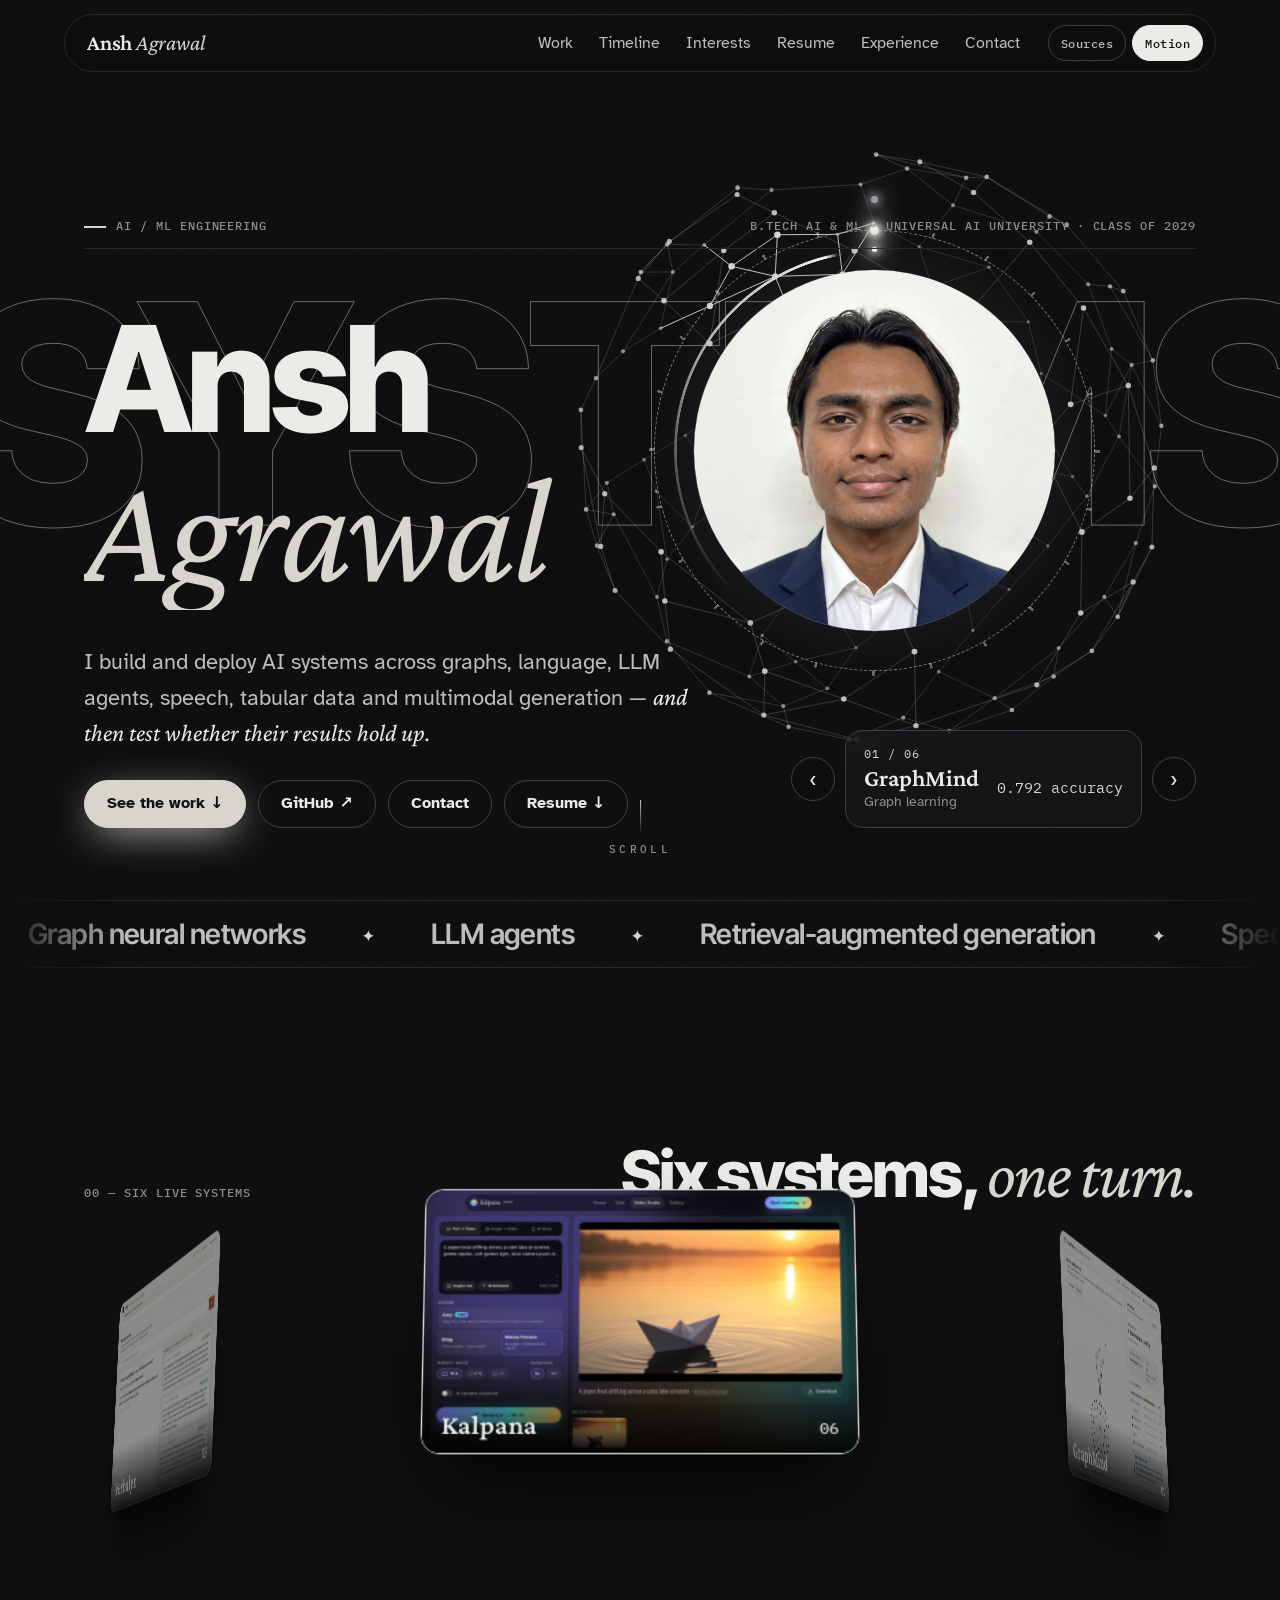
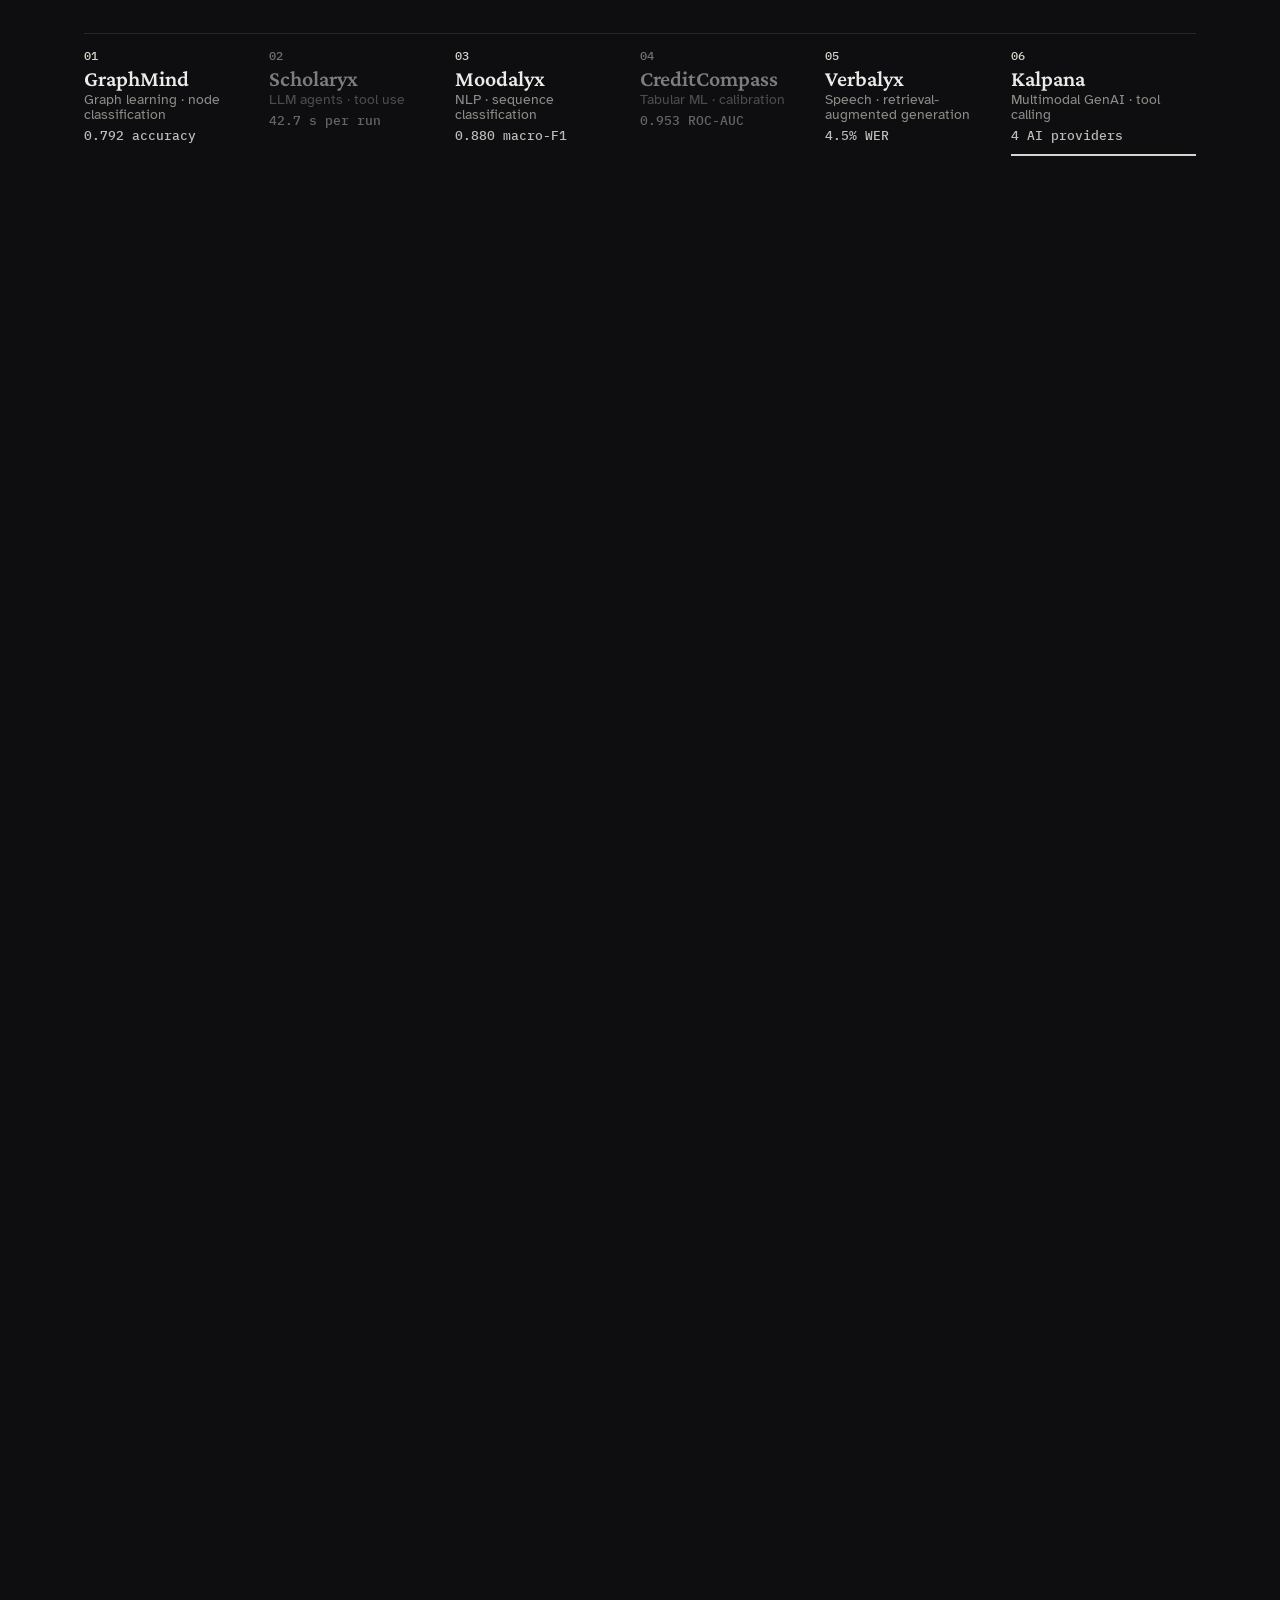
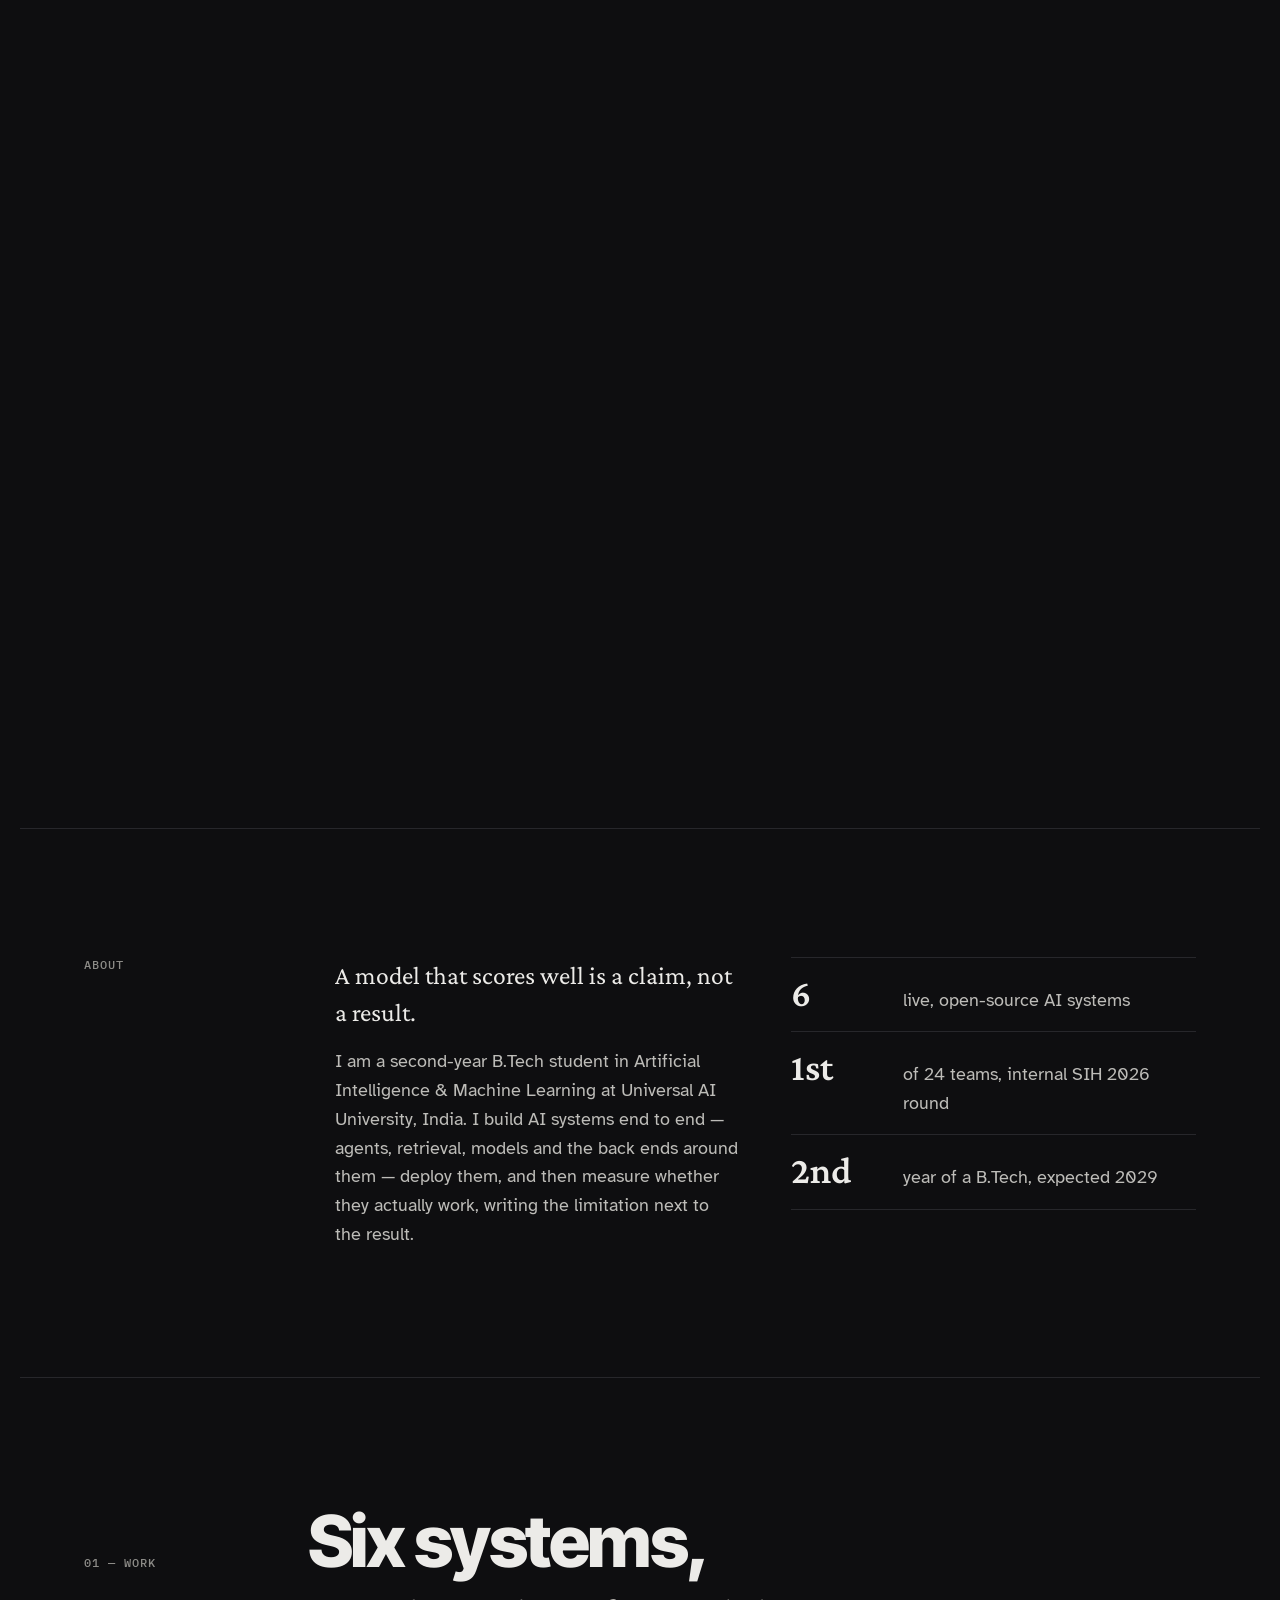
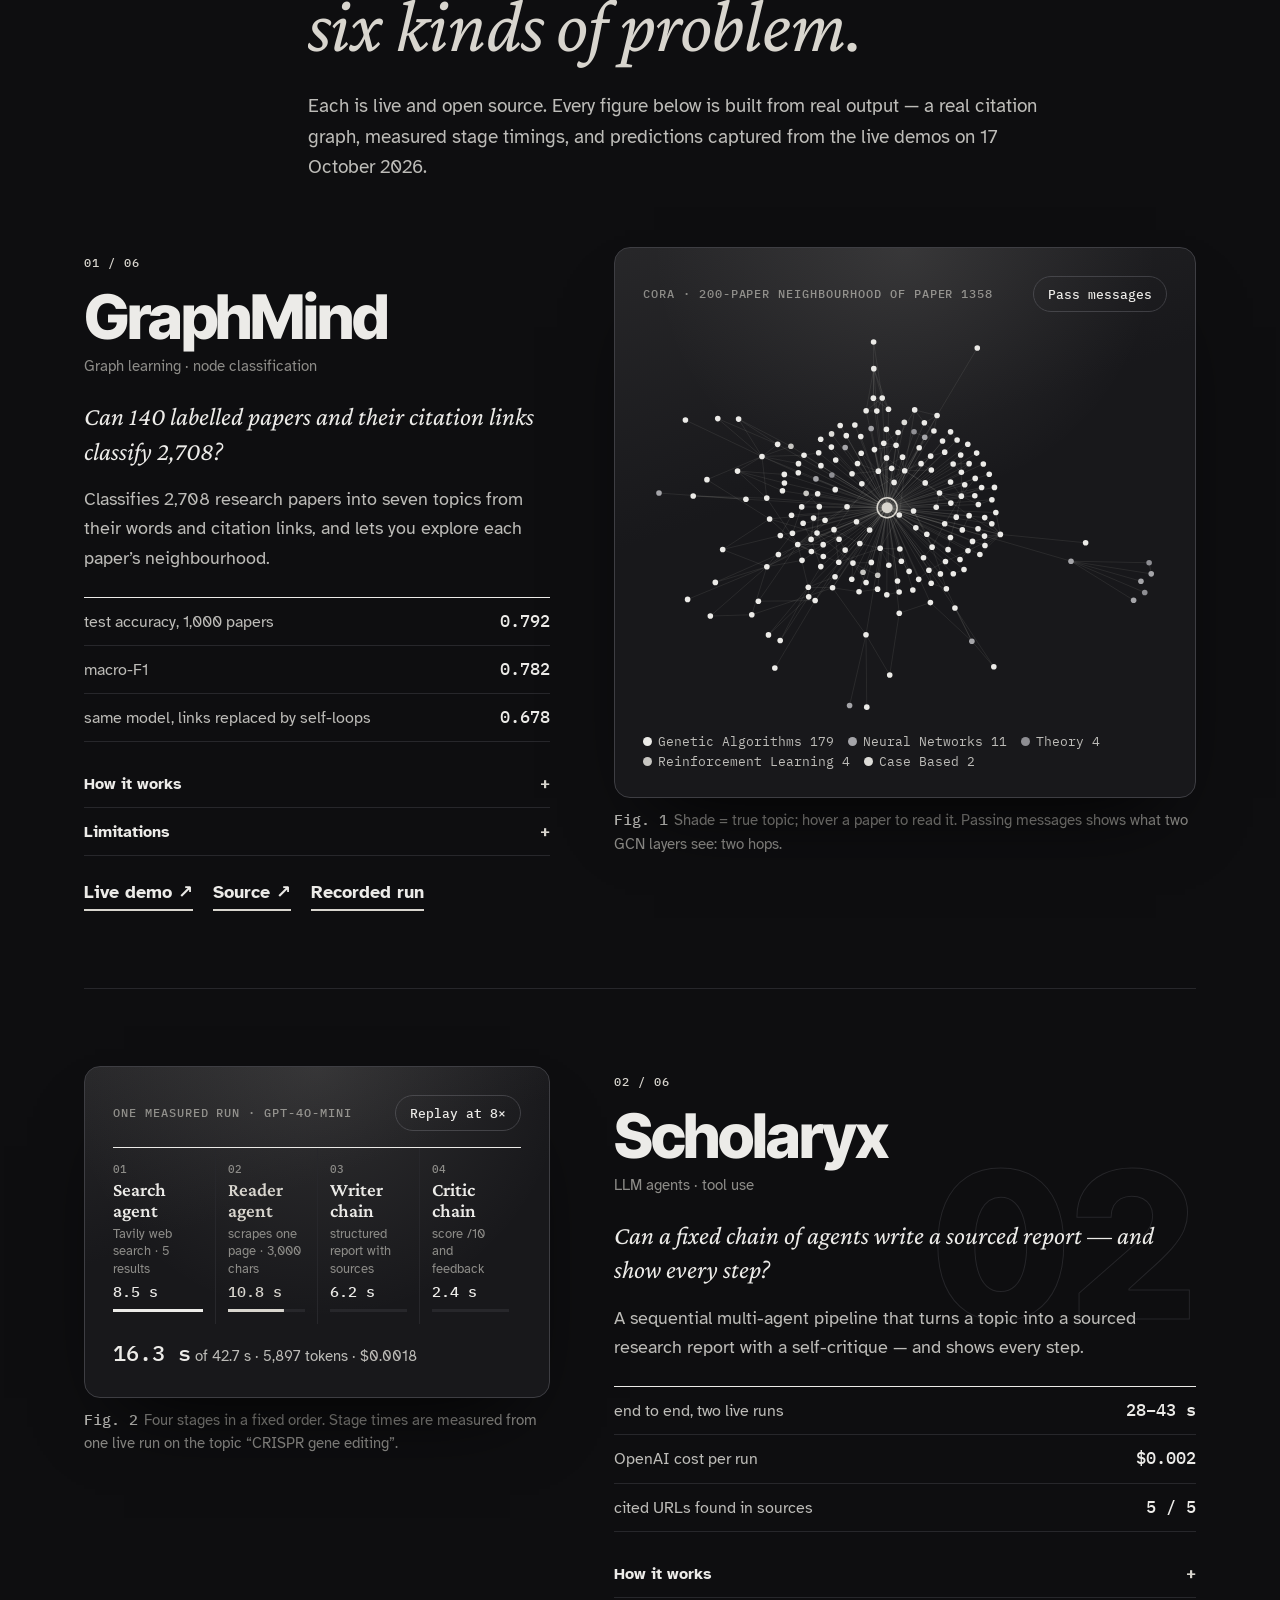
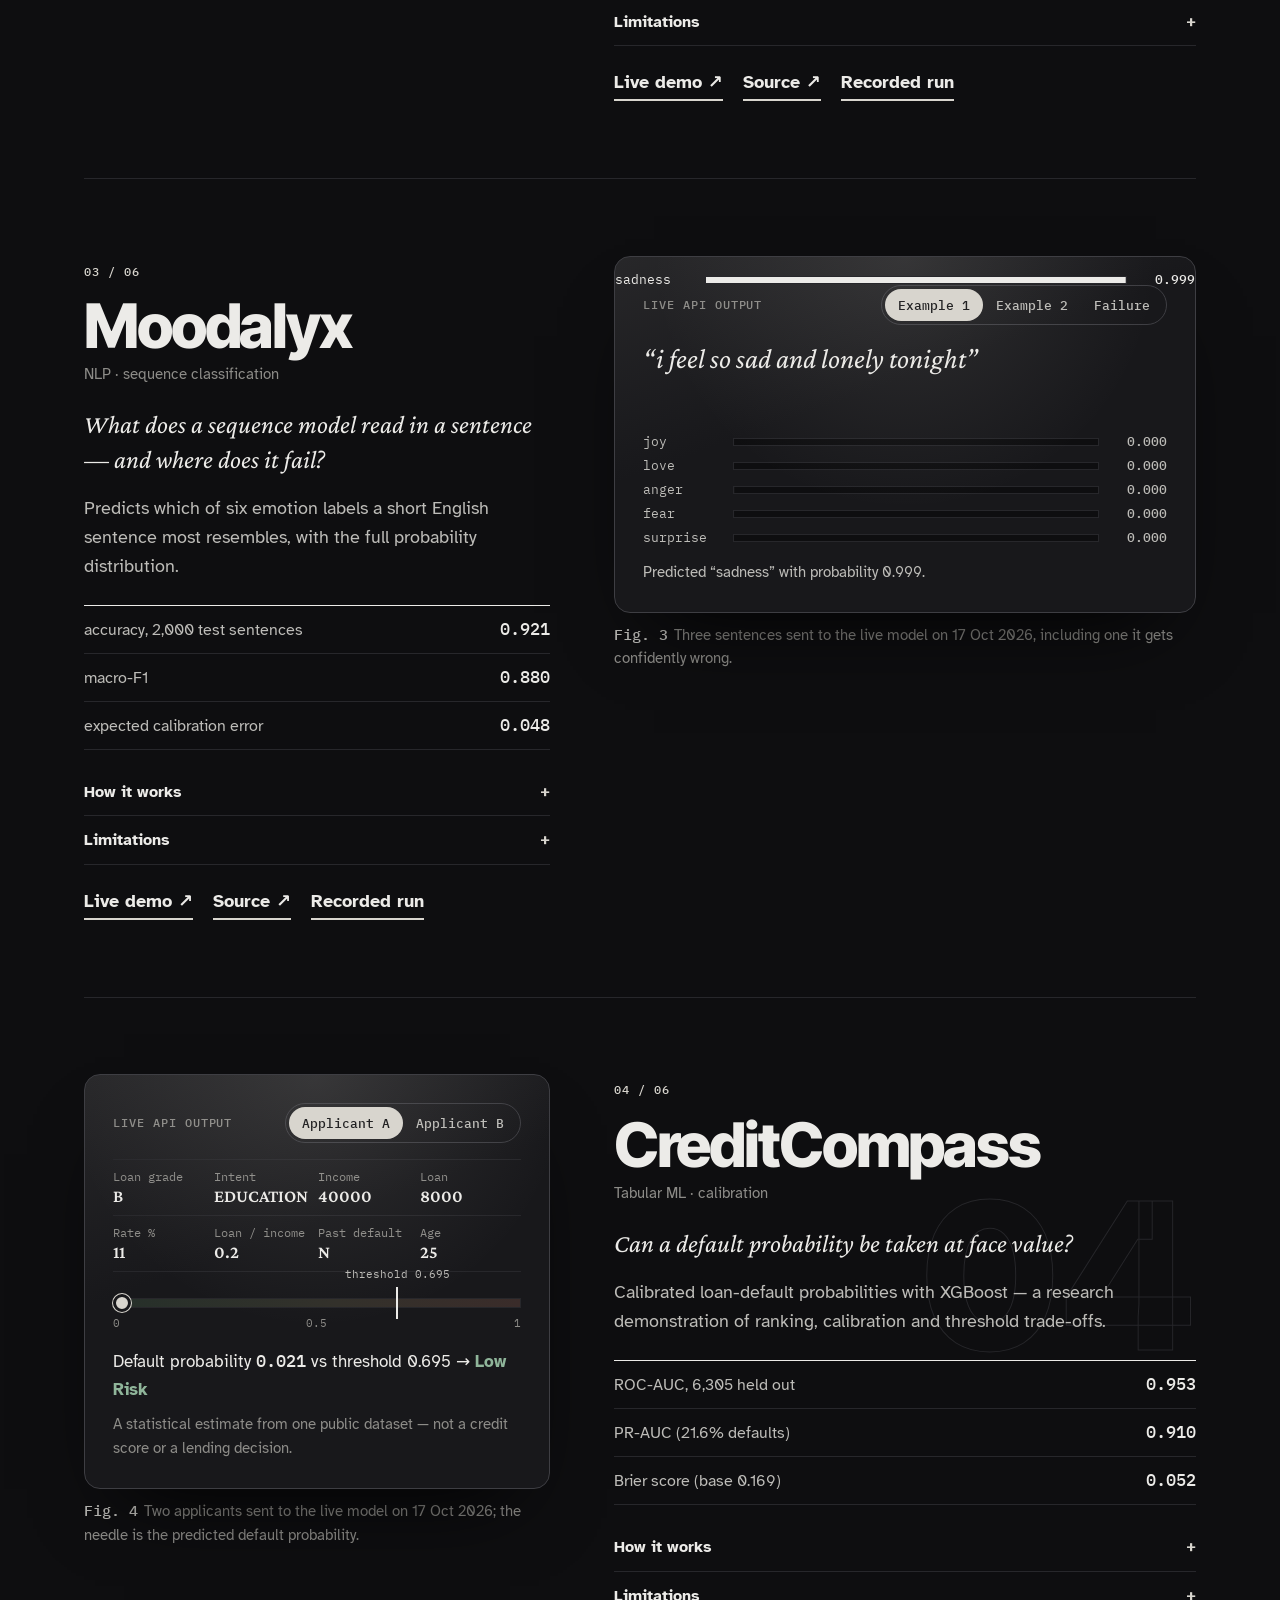
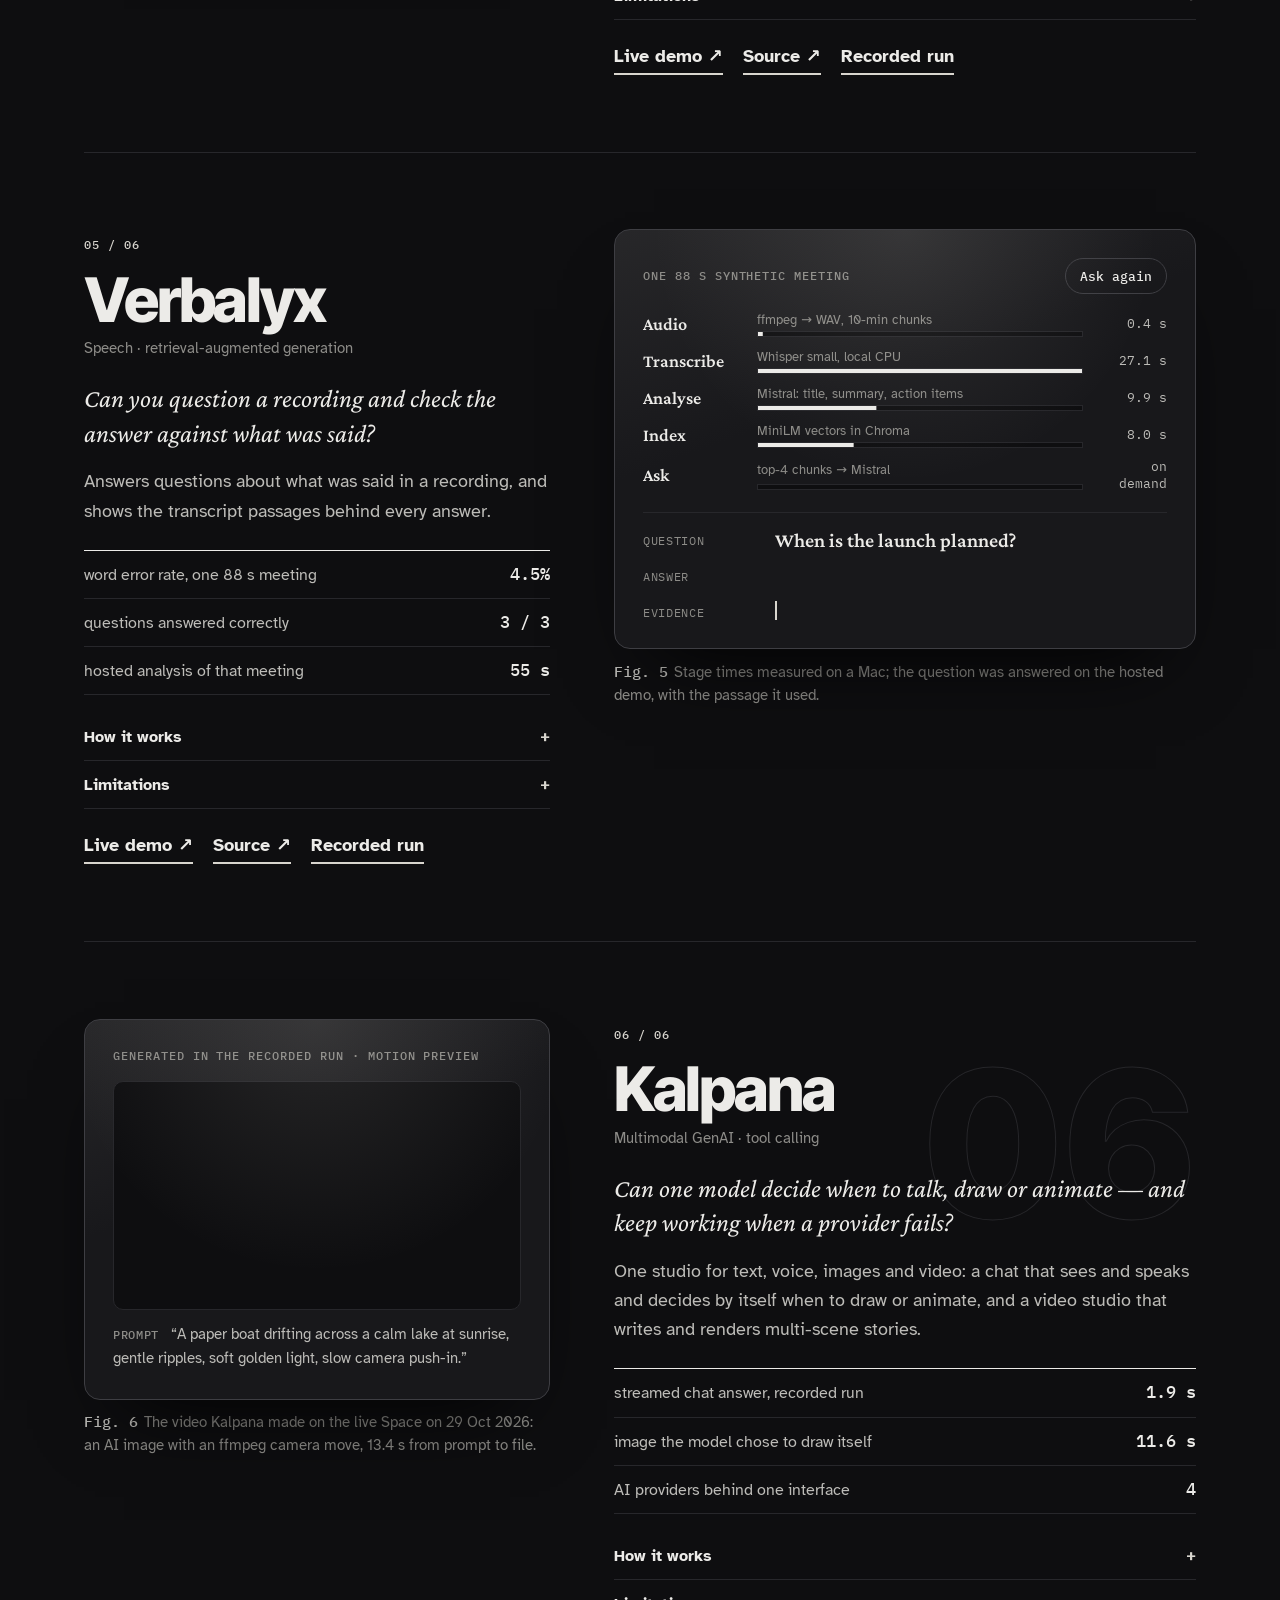
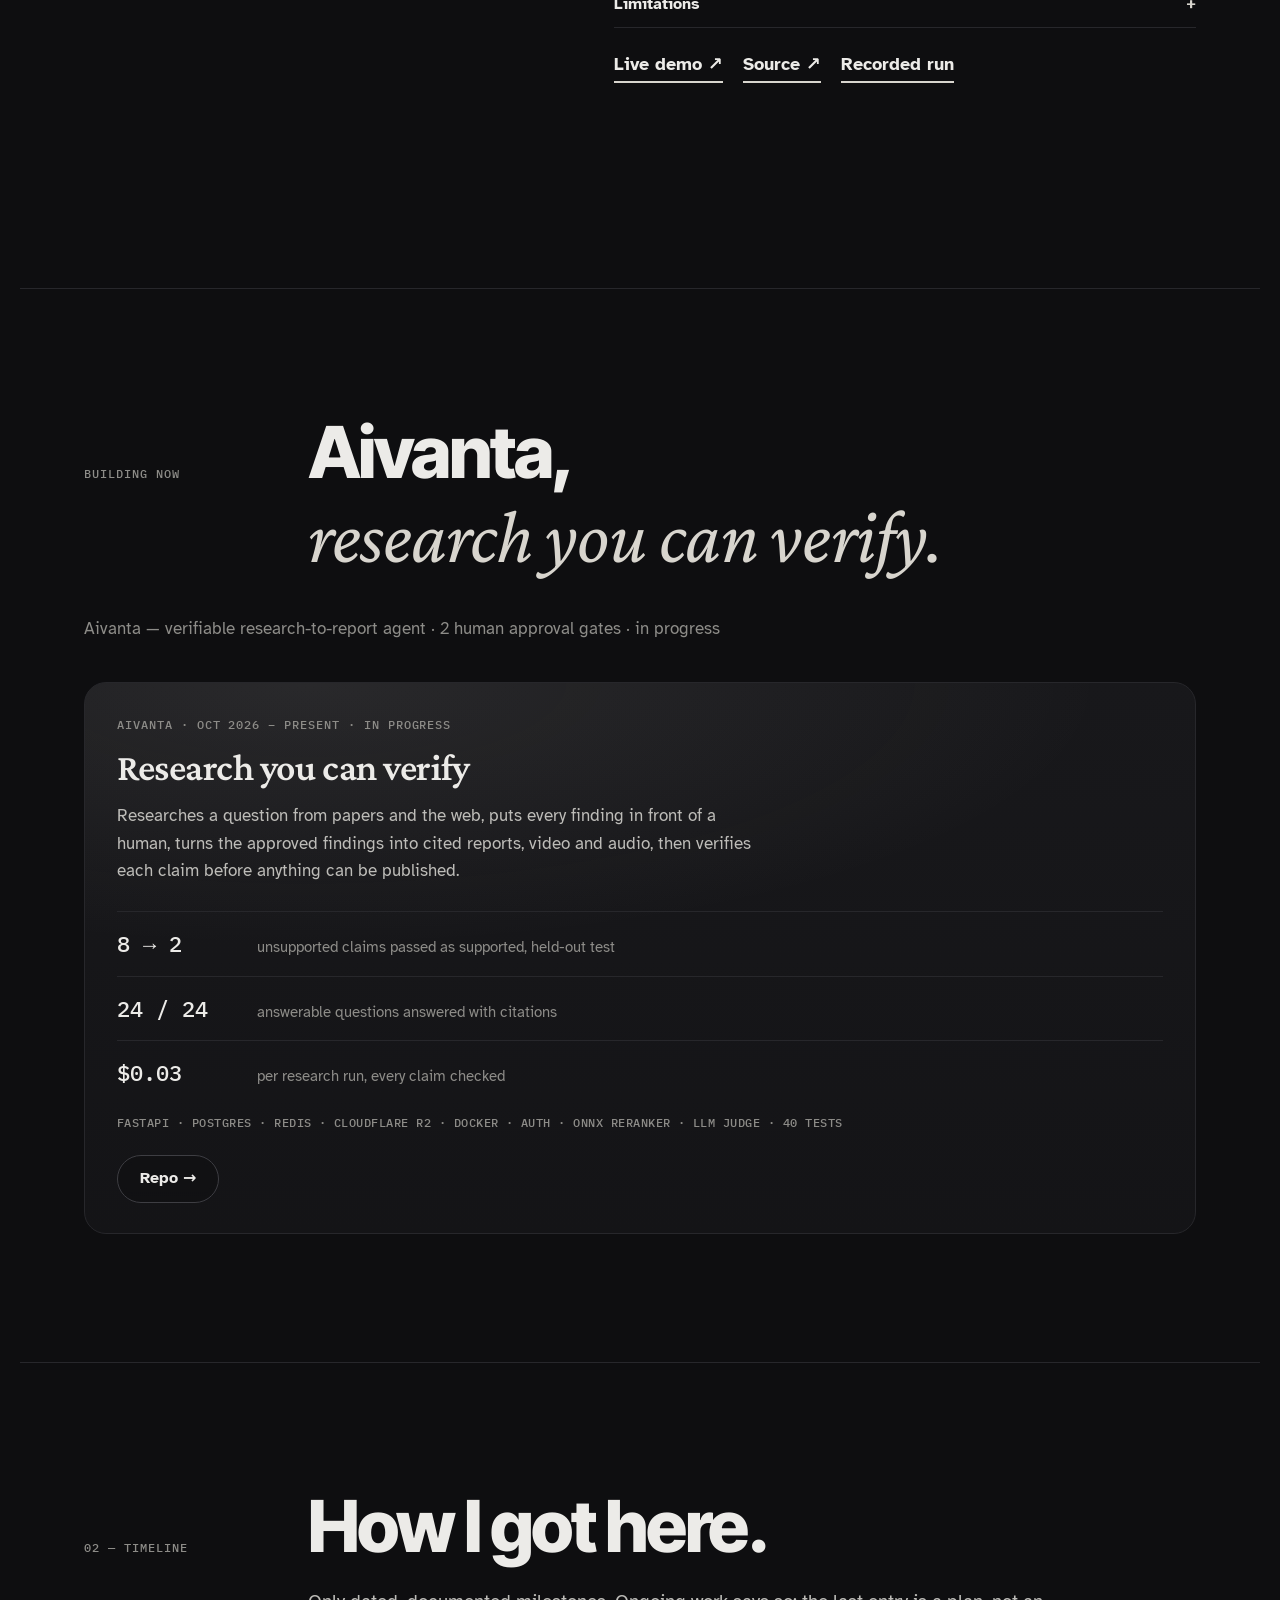
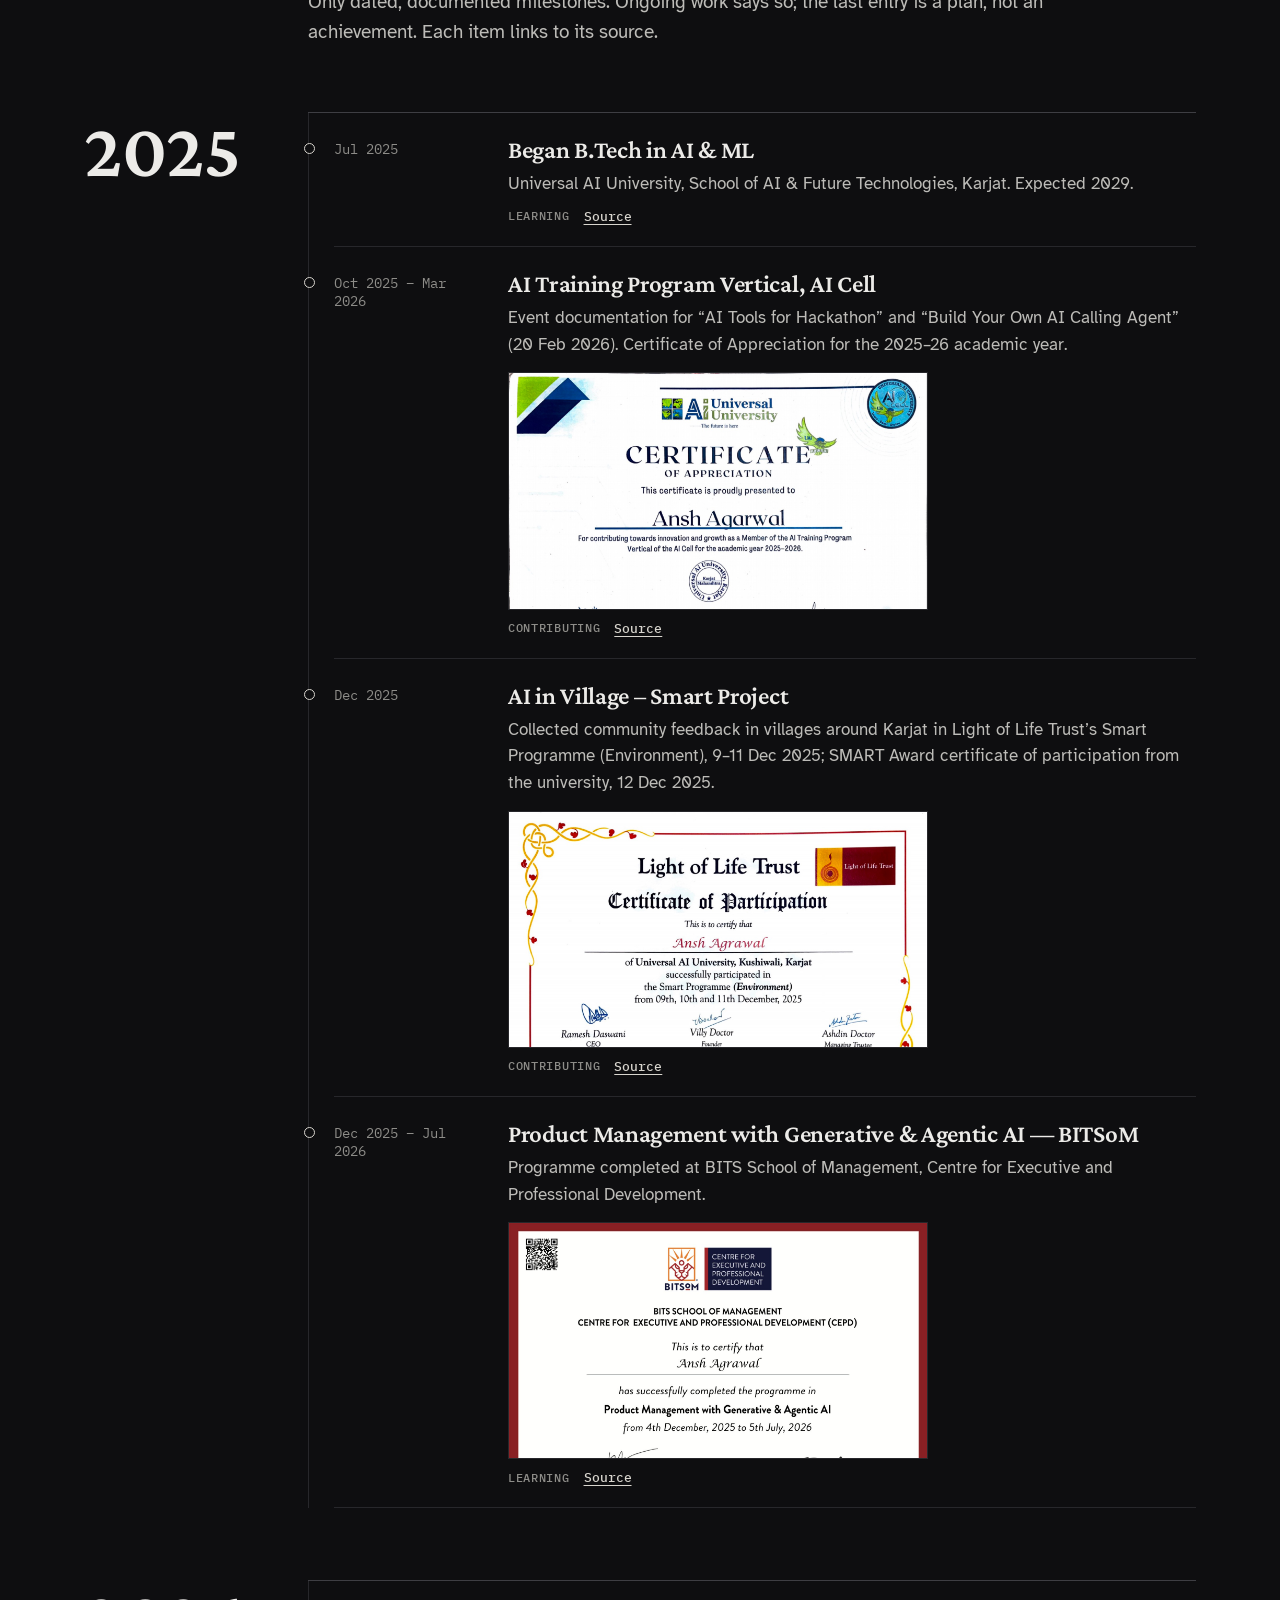
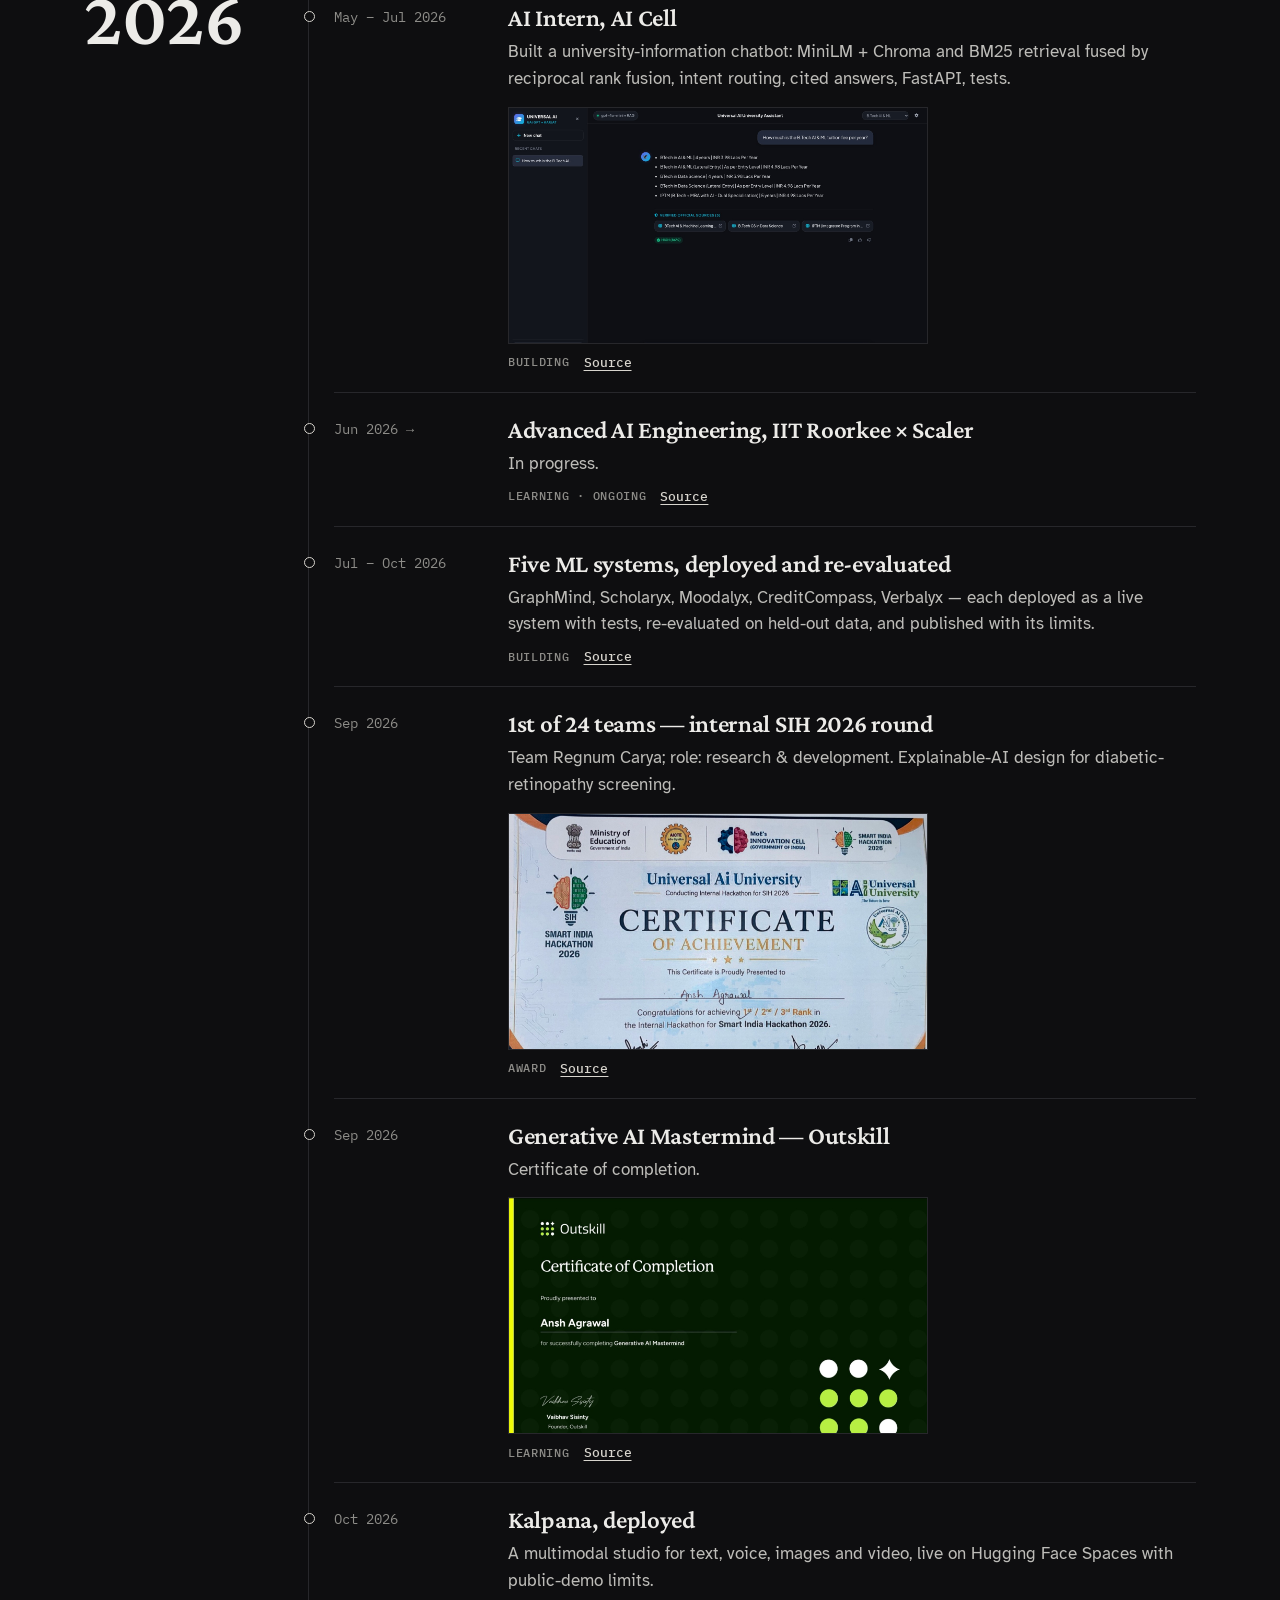
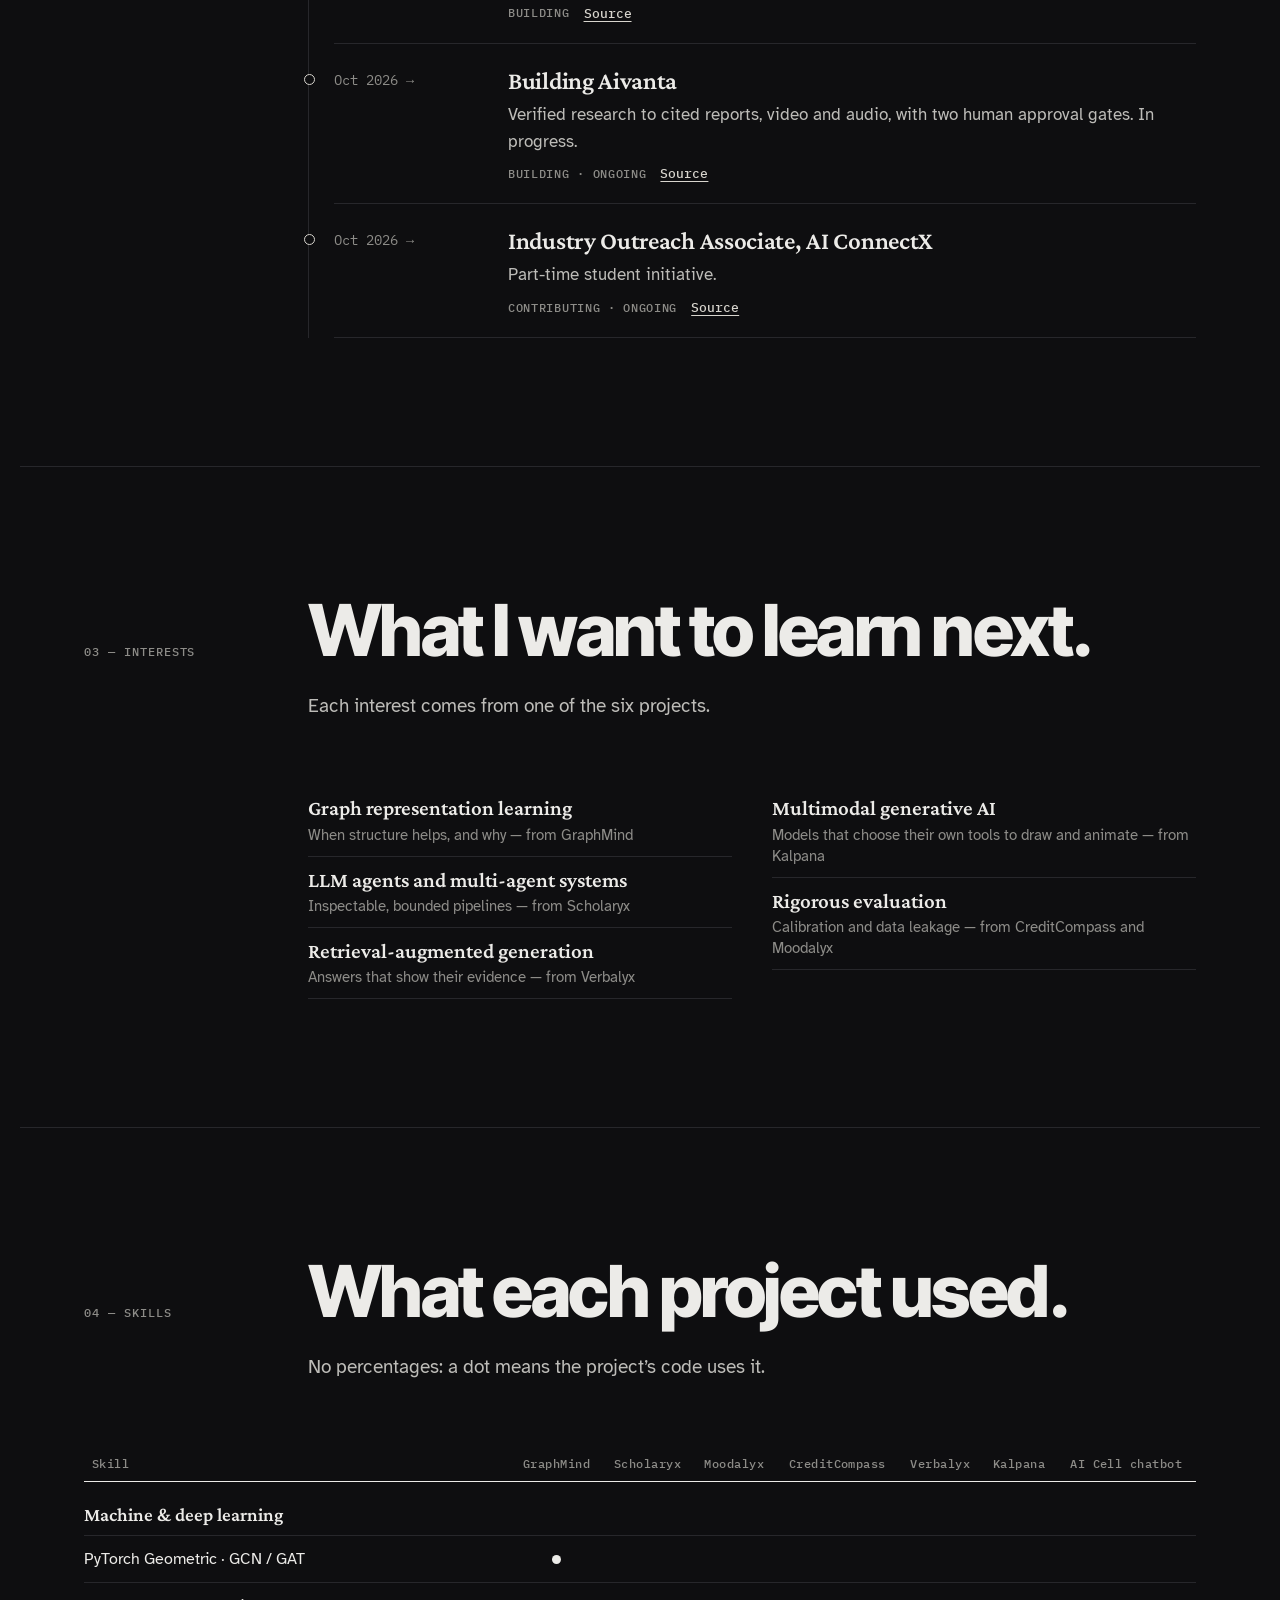
==== index.html @ 38a1052b "Revert "Mirror: swap to anshaiml369 identity" This reverts commit 66f76820b9efb1f8fb9ae2992f6c72053b" ====
<!doctype html>
<html lang="en" class="no-js">
<head>
<meta charset="utf-8">
<meta name="viewport" content="width=device-width, initial-scale=1">
<title>Ansh Agrawal — AI / ML engineering</title>
<meta name="description" content="Ansh Agrawal, B.Tech AI & ML student. Six live AI systems across graphs, language, LLM agents, speech, tabular data and multimodal generation — each re-evaluated, with every claim traced to its source.">
<meta name="theme-color" content="#0c0b0a">
<meta property="og:title" content="Ansh Agrawal — AI / ML engineering">
<meta property="og:description" content="Six live AI systems across graphs, language, LLM agents, speech, tabular data and multimodal generation, each deployed and measured.">
<meta property="og:type" content="website">
<meta property="og:url" content="https://oblivioncore-369.github.io/">
<meta property="og:image" content="https://oblivioncore-369.github.io/assets/og-card.png">
<meta property="og:image:width" content="1200">
<meta property="og:image:height" content="630">
<meta property="og:image:alt" content="Ansh Agrawal — AI / ML engineering">
<meta name="twitter:card" content="summary_large_image">
<meta name="twitter:image" content="https://oblivioncore-369.github.io/assets/og-card.png">
<link rel="icon" href="assets/favicon-aa.svg" type="image/svg+xml">
<link rel="preconnect" href="https://fonts.googleapis.com">
<link rel="preconnect" href="https://fonts.gstatic.com" crossorigin>
<link href="https://fonts.googleapis.com/css2?family=Atkinson+Hyperlegible:ital,wght@0,400;0,700;1,400&family=Crimson+Pro:ital,wght@0,400;0,600;1,400&family=Inter+Tight:wght@600;800&display=swap" rel="stylesheet">
<link rel="stylesheet" href="vendor/lenis-1.3.27.css">
<link rel="stylesheet" href="css/journal.css?v=17">
<script>document.documentElement.classList.replace("no-js", "js");</script>
</head>
<body>
<a class="skip" href="#main">Skip to content</a>
<div class="intro" aria-hidden="true"><div class="intro-in"><span class="intro-name">Ansh <em>Agrawal</em></span><span class="intro-count num">000</span></div><i class="intro-l"></i><i class="intro-r"></i></div>
<div class="progress" aria-hidden="true"><i></i></div>
<div class="spot" aria-hidden="true"></div>
<div class="grid-bg" aria-hidden="true"></div>

<header class="top" id="top-bar">
  <div class="wrap top-in">
    <a class="wordmark" href="#main">Ansh <em>Agrawal</em></a>
    <button class="menu-btn" type="button" aria-expanded="false" aria-controls="menu">Menu</button>
    <ul class="menu" id="menu">
      <li><a href="#systems">Work</a></li>
      <li><a href="#timeline">Timeline</a></li>
      <li><a href="#interests">Interests</a></li>
      <li><a href="assets/cv/Ansh_Agrawal_Resume.pdf" target="_blank" rel="noopener">Resume</a></li>
      <li><a href="#experience">Experience</a></li>
      <li><a href="#contact">Contact</a></li>
    </ul>
    <div class="tools">
      <button class="tog" id="lens" type="button" aria-pressed="false" title="Show the source of every claim (E)">Sources</button>
      <button class="tog" id="motion" type="button" aria-pressed="true" title="Turn animation on or off">Motion</button>
    </div>
  </div>
</header>

<main id="main" tabindex="-1">

<!-- 1–3 · identity, positioning, introduction -->
<section class="hero" aria-labelledby="name">
  <p class="hero-word" aria-hidden="true">SYSTEMS</p>
  <canvas class="hero-orb" aria-hidden="true"></canvas>
  <figure class="hero-portrait">
    <div class="pf">
      <span class="pf-glow"></span><span class="pf-dash"></span><span class="pf-ping"></span>
      <picture><source srcset="assets/photo/ansh-hero-circle.webp" type="image/webp"><img src="assets/photo/ansh-hero-circle.jpg" width="1200" height="1200" alt="Ansh Agrawal" fetchpriority="high"></picture>
      <span class="pf-arc"></span>
      <span class="pf-orbit o1"><i></i></span><span class="pf-orbit o2"><i></i></span><span class="pf-orbit o3"><i></i></span><span class="pf-orbit o4"><i></i></span>
    </div>
  </figure>
  <div class="wrap hero-in">
    <div class="mast"><span class="label"><i class="tick"></i>AI / ML engineering</span><span class="label">B.Tech AI &amp; ML · Universal AI University · class of 2029</span></div>
    <div class="hero-copy">
      <h1 class="hero-name" id="name"><span class="line rise"><span class="hn-sans">Ansh</span></span><span class="line rise"><span class="hn-serif">Agrawal</span></span></h1>
      <div class="enter">
        <p class="position">I build and deploy AI systems across graphs, language, LLM agents, speech, tabular data and multimodal generation — <em>and then test whether their results hold up.</em></p>
        <div class="hero-links">
          <a class="btn-pill solid" href="#systems">See the work ↓</a>
          <a class="btn-pill" href="https://github.com/OblivionCore-369" target="_blank" rel="noopener">GitHub ↗</a>
          <a class="btn-pill" href="#contact">Contact</a>
          <a class="btn-pill" href="assets/cv/Ansh_Agrawal_Resume.pdf" download>Resume ↓</a>
        </div>
      </div>
    </div>
    <div class="hero-switch enter" aria-label="The six systems">
      <button class="sw-arrow" type="button" data-dir="-1" aria-label="Previous system">‹</button>
      <a class="sw-card" href="#work"><span class="sw-n num">01 / 06</span><b class="sw-name">GraphMind</b><span class="sw-dom">Graph learning</span><span class="sw-fig num">0.792 accuracy</span></a>
      <button class="sw-arrow" type="button" data-dir="1" aria-label="Next system">›</button>
    </div>
    <span class="scroll-cue" aria-hidden="true">Scroll</span>
  </div>
</section>

<div class="marquee" aria-hidden="true"><div class="mq-track"><span>Graph neural networks</span><span>LLM agents</span><span>Retrieval-augmented generation</span><span>Speech recognition</span><span>Calibration</span><span>PyTorch Geometric</span><span>TensorFlow</span><span>LangChain</span><span>XGBoost</span><span>FastAPI</span><span>ONNX</span><span>Hugging Face Spaces</span><span>Function calling</span><span>Multimodal generation</span><span>Docker</span></div></div>

<!-- 3D ring: the six systems turn as you scroll -->
<section class="systems" id="systems" aria-labelledby="sys-h">
  <div class="sys-pin">
    <div class="wrap sys-head">
      <span class="label">00 — Six live systems</span>
      <h2 id="sys-h"><span class="line rise"><span>Six systems, <em>one turn.</em></span></span></h2>
    </div>
    <div class="ring-stage" aria-hidden="true"><div class="ring" id="ring"></div></div>
    <nav class="wrap contents" aria-label="Six systems"><ol id="contents"></ol></nav>
  </div>
</section>

<section class="section wrap" id="about" aria-labelledby="about-h">
  <div class="about">
    <h2 class="label" id="about-h">About</h2>
    <div class="about-text enter">
      <p>A model that scores well is a claim, not a result.</p>
      <p>I am a second-year B.Tech student in Artificial Intelligence &amp; Machine Learning at Universal AI University, India. I build AI systems end to end — agents, retrieval, models and the back ends around them — deploy them, and then measure whether they actually work, writing the limitation next to the result.</p>
    </div>
    <ul class="facts enter">
      <li data-ev="verified" data-src="Six Hugging Face Spaces, all HTTP 200 on 29 Oct 2026"><b class="num">6</b><span>live, open-source AI systems</span></li>
      <li data-ev="checked" data-src="Certificate of Achievement, internal hackathon for SIH 2026"><b class="num">1st</b><span>of 24 teams, internal SIH 2026 round</span></li>
      <li data-ev="checked" data-src="Résumé; AI Cell offer letter"><b class="num">2nd</b><span>year of a B.Tech, expected 2029</span></li>
    </ul>
  </div>
</section>

<!-- 4 · the six systems, equal weight -->
<section class="section wrap" id="work" aria-labelledby="work-h">
  <header class="sec-head">
    <span class="label">01 — Work</span>
    <div>
      <h2 id="work-h"><span class="line rise"><span>Six systems,</span></span><span class="line rise"><span><em>six kinds of problem.</em></span></span></h2>
      <p class="sec-lead">Each is live and open source. Every figure below is built from real output — a real citation graph, measured stage timings, and predictions captured from the live demos on 17 October 2026.</p>
    </div>
  </header>
  <div id="work-list"></div>
</section>

<!-- 4b · what I am building now -->
<section class="section wrap" id="building" aria-labelledby="bd-h">
  <header class="sec-head build-head">
    <p class="label">Building now</p>
    <h2 id="bd-h"><span class="line rise"><span>Aivanta,</span></span><span class="line rise"><span><em>research you can verify.</em></span></span></h2>
    <p class="build-subtitle">Aivanta — verifiable research-to-report agent · 2 human approval gates · in progress</p>
  </header>
  <div class="build-grid">
    <article class="build-card enter">
      <p class="label">Aivanta · Oct 2026 – present · in progress</p>
      <h3>Research you can verify</h3>
      <p class="build-line">Researches a question from papers and the web, puts every finding in front of a human, turns the approved findings into cited reports, video and audio, then verifies each claim before anything can be published.</p>
      <ul class="build-metrics">
        <li data-ev="verified" data-src="Held-out test, 69 constructed claims, run once on the frozen system (docs/STAGE3_VERIFICATION.md)"><b class="num">8 → 2</b><span>unsupported claims passed as supported, held-out test</span></li>
        <li data-ev="verified" data-src="Assistant held-out test, 45 questions (docs/STAGE5_ASSISTANT.md)"><b class="num">24 / 24</b><span>answerable questions answered with citations</span></li>
        <li data-ev="checked" data-src="Metering table, 20 live research runs"><b class="num">$0.03</b><span>per research run, every claim checked</span></li>
      </ul>
      <p class="build-tags">FastAPI · Postgres · Redis · Cloudflare R2 · Docker · auth · ONNX reranker · LLM judge · 40 tests</p>
      <div class="build-links">
        <a class="btn-pill" href="https://github.com/OblivionCore-369/aivanta" target="_blank" rel="noopener">Repo →</a>
        <!-- <a class="btn-pill" href="[AIVANTA_DEMO_URL]" target="_blank" rel="noopener">Demo →</a> -->
      </div>
    </article>
  </div>
</section>

<!-- 5 · timeline -->
<section class="section wrap" id="timeline" aria-labelledby="tl-h">
  <header class="sec-head">
    <span class="label">02 — Timeline</span>
    <div>
      <h2 id="tl-h"><span class="line rise"><span>How I got here.</span></span></h2>
      <p class="sec-lead">Only dated, documented milestones. Ongoing work says so; the last entry is a plan, not an achievement. Each item links to its source.</p>
    </div>
  </header>
  <div id="tl"></div>
</section>

<!-- 6 · interests -->
<section class="section wrap" id="interests" aria-labelledby="in-h">
  <header class="sec-head">
    <span class="label">03 — Interests</span>
    <div>
      <h2 id="in-h"><span class="line rise"><span>What I want to learn next.</span></span></h2>
      <p class="sec-lead">Each interest comes from one of the six projects.</p>
    </div>
  </header>
  <div class="interests">
    <span aria-hidden="true"></span>
    <ul class="enter" data-ev="checked" data-src="Interests as stated on the CV; each linked to the project that sparked it">
      <li>Graph representation learning<span>When structure helps, and why — from GraphMind</span></li>
      <li>LLM agents and multi-agent systems<span>Inspectable, bounded pipelines — from Scholaryx</span></li>
      <li>Retrieval-augmented generation<span>Answers that show their evidence — from Verbalyx</span></li>
      <li>Multimodal generative AI<span>Models that choose their own tools to draw and animate — from Kalpana</span></li>
      <li>Rigorous evaluation<span>Calibration and data leakage — from CreditCompass and Moodalyx</span></li>
    </ul>
  </div>
</section>

<!-- 6b · skills -->
<section class="section wrap" id="skills" aria-labelledby="sk-h">
  <header class="sec-head">
    <span class="label">04 — Skills</span>
    <div>
      <h2 id="sk-h"><span class="line rise"><span>What each project used.</span></span></h2>
      <p class="sec-lead">No percentages: a dot means the project’s code uses it.</p>
    </div>
  </header>
  <div class="skills-wrap enter"><table class="skills" id="skills-table"></table></div>
  <div class="skills-mobile enter" id="skills-mobile"></div>
</section>

<!-- 7 · experience & achievements -->
<section class="section wrap" id="experience" aria-labelledby="xp-h">
  <div class="xp">
    <h2 class="label" id="xp-h">05 — Experience</h2>
    <div class="xp-col enter">
      <h3>Roles</h3>
      <ul class="xp-list">
        <li data-ev="checked" data-src="Offer letter (4 May – 14 Jul 2026); internship report"><b>Artificial Intelligence Intern</b><span>AI Cell, Universal AI University · May – Jul 2026 · remote</span><p>Built a university-information chatbot: dense and keyword retrieval fused by reciprocal rank fusion, intent routing, cited answers, FastAPI, tests.</p></li>
        <li data-ev="self" data-src="LinkedIn (self-reported)"><b>Industry Outreach Associate</b><span>AI ConnectX · Oct 2026 – present</span></li>
        <li data-ev="checked" data-src="Certificate of Appreciation (AI Cell, AY 2025–26), inspected; AI Cell event report"><b>Member, AI Training Program Vertical</b><span>AI Cell, Universal AI University · academic year 2025–26</span><p>Documentation for two training events, including “Build Your Own AI Calling Agent” (20 Feb 2026).</p></li>
        <li data-ev="checked" data-src="Light of Life Trust participation certificate and UAi SMART Award certificate, both inspected"><b>AI in Village – Smart Project</b><span>Light of Life Trust · Smart Programme (Environment) · 9–11 Dec 2025</span><p>Community feedback collection in villages around Karjat.</p></li>
      </ul>
    </div>
    <div class="xp-col enter">
      <h3>Achievements &amp; credentials</h3>
      <ul class="xp-list">
        <li><b>Product Management with Generative &amp; Agentic AI</b><span>BITS School of Management (BITSoM), Centre for Executive and Professional Development · 4 Dec 2025 – 5 Jul 2026</span><span class="status s-info">Certificate inspected</span></li>
        <li><b>1st of 24 teams — internal hackathon for SIH 2026</b><span>Universal AI University · Sep 2026 · team Regnum Carya · role: research &amp; development</span><span class="status s-info">Certificate inspected</span></li>
        <li><b>Certificate of Appreciation</b><span>AI Cell, AI Training Program Vertical · 2025–26</span><span class="status s-info">Certificate inspected</span></li>
        <li><b>SMART Award · Certificate of Participation</b><span>Universal AI University, Centre for Social, Sustainable &amp; Spiritual Development · 12 Dec 2025</span><span class="status s-info">Certificate inspected</span></li>
        <li><b>Generative AI Mastermind</b><span>Outskill · Sep 2026</span><span class="status s-info">Certificate inspected</span></li>
        <li><b>Advanced AI Engineering</b><span>IIT Roorkee × Scaler · Jun 2026 – present · Scaler progress card: top 20% of learners, 77.42% problem solving</span><span class="status s-warn">In progress</span></li>
        <li><b>Master Python Programming</b><span>Udemy · 2026</span><span class="status s-warn">Self-reported</span></li>
      </ul>
    </div>
  </div>
  <div class="certs-wrap enter">
    <h3 class="certs-h">Certificates <span>— select one to open it</span></h3>
    <ul class="certs" id="certs" aria-label="Certificate images"></ul>
  </div>
</section>

<!-- 8 · contact -->
<section class="contact wrap" id="contact" aria-labelledby="ct-h">
  <span class="label">06 — Contact</span>
  <h2 id="ct-h"><span class="line rise"><span>Let’s <em>talk.</em></span></span></h2>
  <div class="contact-grid">
    <div>
      <p class="sec-lead" style="margin:0 0 18px">Open to Forward Deployed Engineering, generative-AI and applied-ML engineering internships — onsite anywhere in the world, or remote.</p>
      <a class="mail" href="mailto:ansh.aiml369@gmail.com">ansh.aiml369@gmail.com</a>
      <div class="ct-buttons">
        <a class="btn-pill solid" href="assets/cv/Ansh_Agrawal_Resume.pdf" target="_blank" rel="noopener">Download Resume (PDF)</a>
        <a class="btn-pill" href="https://github.com/OblivionCore-369" target="_blank" rel="noopener">GitHub</a>
        <a class="btn-pill" href="https://www.linkedin.com/in/ansh-agrawal-0738803a6/" target="_blank" rel="noopener">LinkedIn</a>
      </div>
    </div>
    <ul class="c-links">
      <li><a href="https://github.com/OblivionCore-369" target="_blank" rel="noopener">GitHub <span>OblivionCore-369 ↗</span></a></li>
      <li><a href="https://www.linkedin.com/in/ansh-agrawal-0738803a6/" target="_blank" rel="noopener">LinkedIn <span>ansh-agrawal ↗</span></a></li>
      <li><a href="assets/cv/Ansh_Agrawal_Resume.pdf" download>Resume <span>1 page · PDF ↓</span></a></li>
      <li><a href="assets/cv/Ansh_Agrawal_CV.pdf" download>CV <span>2 pages · PDF ↓</span></a></li>
      <li><a href="#systems">The six systems <span>↑</span></a></li>
    </ul>
  </div>
  <footer class="foot">
    <p>© 2026 Ansh Agrawal · HTML, CSS and JavaScript · no trackers.</p>
    <p class="legend"><span><i style="background:var(--ok)"></i>re-run</span><span><i style="background:var(--info)"></i>document checked</span><span><i style="background:var(--warn)"></i>self-reported</span><span>press <b>E</b> or “Sources” to show them</span></p>
  </footer>
</section>

</main>

<dialog id="media"><form method="dialog"><button class="dlg-close" aria-label="Close">×</button></form><div id="media-body"></div><p id="media-cap"></p></dialog>

<script src="vendor/motion-12.43.0.js"></script>
<script src="vendor/lenis-1.3.27.min.js"></script>
<script src="js/data.js?v=23"></script>
<script src="js/evidence-data.js?v=23"></script>
<script src="js/core.js?v=20"></script>
<script src="js/work.js?v=4"></script>
<script src="js/timeline.js?v=1"></script>
<script src="js/skills.js?v=2"></script>
<script src="js/fx.js?v=3"></script>
<script src="js/site.js?v=4"></script>
</body>
</html>
---- vendor/lenis-1.3.27.css ----
html.lenis,
html.lenis body {
  height: auto;
}

.lenis:not(.lenis-autoToggle).lenis-stopped {
  overflow: clip;
}

.lenis [data-lenis-prevent],
.lenis [data-lenis-prevent-wheel],
.lenis [data-lenis-prevent-touch],
.lenis [data-lenis-prevent-vertical],
.lenis [data-lenis-prevent-horizontal] {
  overscroll-behavior: contain;
}

.lenis.lenis-smooth iframe {
  pointer-events: none;
}

.lenis.lenis-autoToggle {
  transition-property: overflow;
  transition-duration: 1ms;
  transition-behavior: allow-discrete;
}
---- css/journal.css ----
/* ANSH AGRAWAL — "Research journal" theme.
   UI UX Pro Max: academic/scholarly pairing (Crimson Pro display · Atkinson Hyperlegible text), neutral ground,
   minimal accent, 4.5:1+ contrast, 150–300 ms feedback, reduced motion respected.
   Roles: Crimson Pro = names, headings, quotes · Atkinson = everything you read · Plex Mono = numbers, figure labels. */
@font-face { font-family: "Plex Mono"; src: url(../assets/fonts/ibm-plex-mono-400.woff2) format("woff2"); font-weight: 400; font-display: swap; }
@font-face { font-family: "Plex Mono"; src: url(../assets/fonts/ibm-plex-mono-500.woff2) format("woff2"); font-weight: 500; font-display: swap; }

:root {
  /* v8 "monochrome": graphite ground, warm off-white ink, silver accent; no pure black or white */
  --paper: #0e0e10;      /* ground */
  --sheet: #18181b;      /* figure surfaces */
  --ink: #ecebe8;        /* text */
  --ink-2: #bdbcb8;      /* secondary */
  --ink-3: #8d8c88;      /* captions */
  --rule: #27272b;
  --rule-2: #3e3e43;
  --accent: #d8d5ce;     /* silver: the only highlight */
  --accent-soft: #2b2b2f;
  --on-accent: #111113;
  --ok: #8fb59a; --info: #9aaec2; --warn: #c8b07c; --bad: #c78c82;   /* evidence + model outputs only, muted */
  --display: "Inter Tight", "Atkinson Hyperlegible", system-ui, sans-serif;
  --serif: "Crimson Pro", Georgia, "Times New Roman", serif;
  --sans: "Atkinson Hyperlegible", system-ui, -apple-system, "Segoe UI", sans-serif;
  --mono: "Plex Mono", ui-monospace, "SF Mono", Menlo, monospace;
  --gut: clamp(20px, 5vw, 72px);
  --max: 1240px;
  --ease: cubic-bezier(.22,1,.36,1);
  --t-fast: .2s; --t-base: .6s; --t-head: .9s;
  color-scheme: dark;
}
* { box-sizing: border-box; }
html { background: var(--paper); }
body { margin: 0; background: var(--paper); color: var(--ink); font: 400 18px/1.62 var(--sans); -webkit-font-smoothing: antialiased; text-rendering: optimizeLegibility; overflow-x: clip; }
img, svg, canvas, video { display: block; max-width: 100%; }
img { height: auto; }
a { color: inherit; text-decoration-color: var(--rule-2); text-underline-offset: 3px; }
a:hover { text-decoration-color: var(--accent); }
button { font: inherit; color: inherit; }
::selection { background: var(--accent); color: var(--on-accent); }
:focus-visible { outline: 2px solid var(--accent); outline-offset: 3px; border-radius: 3px; }
.sr-only { position: absolute; width: 1px; height: 1px; overflow: hidden; clip: rect(0 0 0 0); white-space: nowrap; }
.skip { position: fixed; left: 16px; top: -60px; z-index: 50; padding: 10px 14px; background: var(--ink); color: var(--paper); text-decoration: none; border-radius: 4px; }
.skip:focus { top: 16px; }
.wrap { max-width: var(--max); margin: 0 auto; padding: 0 var(--gut); }
.label { font: 500 12px/1.4 var(--mono); letter-spacing: .08em; text-transform: uppercase; color: var(--ink-3); }
.num { font-family: var(--mono); font-feature-settings: "tnum"; }
h1, h2, h3 { font-family: var(--serif); font-weight: 600; letter-spacing: -.012em; margin: 0; }
p { margin: 0; }

/* ---------- header ---------- */
.top { position: fixed; top: 14px; left: 0; right: 0; z-index: 30; transition: transform .5s var(--ease); }
.top .top-in { max-width: calc(var(--max) - 2 * var(--gut) + 40px); padding: 0 12px 0 22px; border: 1px solid var(--rule); border-radius: 999px; background: color-mix(in srgb, var(--paper) 62%, transparent); backdrop-filter: blur(14px) saturate(1.3); transition: background var(--t-fast), border-color var(--t-fast); }
.top.scrolled .top-in { background: color-mix(in srgb, var(--sheet) 85%, transparent); border-color: var(--rule-2); }
.top.hide { transform: translateY(-140%); }
.top-in { display: flex; align-items: center; gap: 28px; height: 58px; margin: 0 auto; }
.wordmark { font: 600 22px/1 var(--serif); text-decoration: none; letter-spacing: -.01em; white-space: nowrap; }
.menu { display: flex; gap: 26px; margin-left: auto; list-style: none; padding: 0; }
.menu a { text-decoration: none; font-size: 16px; color: var(--ink-2); padding: 6px 0; border-bottom: 1px solid transparent; transition: color var(--t-fast), border-color var(--t-fast); }
.menu a:hover, .menu a[aria-current] { color: var(--ink); border-bottom-color: var(--accent); }
.tools { display: flex; gap: 6px; }
.tog { min-height: 36px; padding: 0 12px; border: 1px solid var(--rule-2); border-radius: 999px; background: transparent; font: 500 12px var(--mono); letter-spacing: .04em; color: var(--ink-2); cursor: pointer; transition: background var(--t-fast), color var(--t-fast); }
.tog[aria-pressed="true"] { background: var(--ink); color: var(--paper); border-color: var(--ink); }
.wordmark em { font-style: italic; font-weight: 400; color: var(--accent); }
.menu-btn { display: none; min-height: 40px; padding: 0 14px; border: 1px solid var(--rule-2); border-radius: 999px; background: transparent; cursor: pointer; }

/* ---------- hero: giant outlined word + 3D graph orb behind the name (reel 1 · VVP) ---------- */
.hero { position: relative; min-height: 100svh; display: flex; align-items: flex-end; overflow: clip; padding: 110px 0 clamp(40px, 6vw, 72px); }
.hero-in { position: relative; z-index: 2; width: 100%; }
.hero-word { position: absolute; left: 50%; top: 46%; margin: 0; transform: translate(-50%, -50%) scale(var(--ws, 1)); font: 800 clamp(110px, 24vw, 420px)/.8 var(--display); letter-spacing: -.04em; color: transparent; -webkit-text-stroke: 1px color-mix(in srgb, var(--accent) 45%, transparent); white-space: nowrap; pointer-events: none; user-select: none; z-index: 0; }
.hero-orb { position: absolute; z-index: 1; right: max(2vw, calc(50% - 760px)); top: 50%; width: min(64vw, 760px); aspect-ratio: 1; height: auto; transform: translateY(-50%); pointer-events: none; }
.hero-portrait { position: absolute; z-index: 1; right: max(2vw, calc(50% - 760px)); top: 50%; width: min(64vw, 760px); aspect-ratio: 1; margin: 0; transform: translateY(-50%); display: grid; place-items: center; pointer-events: none; }
.hero-portrait .pf { position: relative; width: 46%; aspect-ratio: 1; transform: translate3d(var(--px, 0px), var(--py, 0px), 0) scale(var(--ps, 1)); will-change: transform; }
.hero-portrait picture { position: absolute; inset: 9%; border-radius: 50%; overflow: hidden; z-index: 2; background: #141416; box-shadow: 0 0 0 1px color-mix(in srgb, var(--accent) 50%, transparent), 0 30px 90px -20px color-mix(in srgb, var(--accent) 55%, transparent); }
.hero-portrait img { display: block; width: 100%; height: 100%; object-fit: cover; object-position: 50% 50%; }
/* soft ember aura */
.pf-glow { position: absolute; inset: -18%; border-radius: 50%; background: radial-gradient(closest-side, color-mix(in srgb, var(--accent) 40%, transparent), color-mix(in srgb, #5d5d66 14%, transparent) 55%, transparent 74%); filter: blur(14px); z-index: 0; animation: pf-breathe 6s ease-in-out infinite; }
/* sweeping light arc (conic gradient masked to a thin ring) */
.pf-arc { position: absolute; inset: 4.5%; border-radius: 50%; z-index: 3; background: conic-gradient(from 0deg, transparent 0 62%, color-mix(in srgb, var(--accent) 30%, transparent) 76%, var(--accent) 92%, #f4f2ee 96%, transparent 97%); -webkit-mask: radial-gradient(closest-side, transparent calc(100% - 3px), #000 calc(100% - 2.5px)); mask: radial-gradient(closest-side, transparent calc(100% - 3px), #000 calc(100% - 2.5px)); filter: drop-shadow(0 0 6px var(--accent)); animation: pf-spin 5.5s linear infinite; }
/* outer dashed ring, counter-rotating, with tick marks */
.pf-dash { position: absolute; inset: 0; border-radius: 50%; z-index: 1; border: 1px dashed color-mix(in srgb, var(--accent) 55%, transparent); animation: pf-spin 40s linear infinite reverse; }
.pf-dash::before { content: ""; position: absolute; inset: -6px; border-radius: 50%; background: repeating-conic-gradient(color-mix(in srgb, var(--ink) 40%, transparent) 0 .6deg, transparent .6deg 15deg); -webkit-mask: radial-gradient(closest-side, transparent calc(100% - 6px), #000 calc(100% - 5px)); mask: radial-gradient(closest-side, transparent calc(100% - 6px), #000 calc(100% - 5px)); }
/* graph nodes orbiting the portrait, like messages passing along edges */
.pf-orbit { position: absolute; inset: var(--o, 0%); border-radius: 50%; z-index: 4; animation: pf-spin var(--d, 9s) linear infinite; animation-delay: var(--dl, 0s); }
.pf-orbit i { position: absolute; left: 50%; top: 0; width: var(--s, 9px); aspect-ratio: 1; margin: calc(var(--s, 9px) / -2) 0 0 calc(var(--s, 9px) / -2); border-radius: 50%; background: var(--c, var(--accent)); box-shadow: 0 0 10px 2px var(--c, var(--accent)), 0 0 24px 6px color-mix(in srgb, var(--c, var(--accent)) 40%, transparent); }
.pf-orbit.o1 { --o: 0%; --d: 9s; --s: 9px; }
.pf-orbit.o2 { --o: 0%; --d: 14s; --s: 6px; --dl: -6s; --c: #ecebe8; animation-direction: reverse; }
.pf-orbit.o3 { --o: 4.5%; --d: 5.5s; --s: 5px; --dl: -1.2s; --c: #f4f2ee; }
.pf-orbit.o4 { --o: -7%; --d: 22s; --s: 7px; --dl: -11s; --c: #9b9ba3; }
/* ripple fired in sync with the orb's message-passing pulse (fx.js adds .ping) */
.pf-ping { position: absolute; inset: 9%; border-radius: 50%; z-index: 1; border: 1.5px solid var(--accent); opacity: 0; }
.hero-portrait.ping .pf-ping { animation: pf-ping 1.6s cubic-bezier(.2,.7,.2,1) 1; }
/* entrance: circular wipe + settle, after the intro curtain */
.motion-on .hero-portrait .pf { opacity: 0; --ps: .86; filter: blur(8px); transition: opacity .9s var(--ease), filter .9s var(--ease); }
.motion-on .hero-portrait.in .pf { opacity: 1; --ps: 1; filter: none; transition: opacity .9s var(--ease), filter .9s var(--ease), transform 1.2s var(--ease); }
.motion-on .hero-portrait.settled .pf { transition: none; }
.motion-on .hero-portrait picture { clip-path: circle(0% at 50% 50%); transition: clip-path 1.3s cubic-bezier(.76,0,.24,1) .15s; }
.motion-on .hero-portrait.in picture { clip-path: circle(50% at 50% 50%); }
@media (min-width: 1280px) { .hero-portrait .pf { width: 58%; } }
@keyframes pf-spin { to { transform: rotate(1turn); } }
@keyframes pf-breathe { 50% { transform: scale(1.06); opacity: .8; } }
@keyframes pf-ping { 0% { opacity: .9; transform: scale(1); } 100% { opacity: 0; transform: scale(1.45); } }
.motion-off .hero-portrait *, .motion-off .hero-portrait *::before { animation: none !important; }
.motion-off .pf-orbit.o2, .motion-off .pf-orbit.o4 { transform: rotate(140deg); }
.motion-off .pf-orbit.o3 { transform: rotate(250deg); }
.motion-off .pf-arc { transform: rotate(200deg); }
.mast { display: flex; justify-content: space-between; gap: 16px; flex-wrap: wrap; padding-bottom: 14px; border-bottom: 1px solid var(--rule); }
.mast .tick { display: inline-block; width: 22px; height: 2px; background: var(--accent); vertical-align: middle; margin-right: 10px; }
.hero-copy { max-width: 760px; margin-top: clamp(28px, 5vw, 64px); }
.hero-name { font-size: clamp(64px, 11.5vw, 184px); line-height: .9; margin: 0 0 clamp(20px, 3vw, 36px); }
.hero-name .line { display: block; overflow: hidden; padding-bottom: .08em; }
.hero-name .line > span { display: inline-block; }
.hn-sans { font: 800 1em/.9 var(--display); letter-spacing: -.045em; }
.hn-serif { font: italic 400 1.04em/.9 var(--serif); color: var(--accent); letter-spacing: -.02em; }
.position { font-size: clamp(19px, 1.7vw, 23px); line-height: 1.5; color: var(--ink-2); max-width: 46ch; }
.position em { font-family: var(--serif); font-style: italic; font-size: 1.12em; color: var(--ink); }
.hero-links { display: flex; gap: 12px; margin-top: 28px; flex-wrap: wrap; }
.btn-pill { display: inline-flex; align-items: center; min-height: 48px; padding: 0 22px; border: 1px solid var(--rule-2); border-radius: 999px; text-decoration: none; font-weight: 700; font-size: 16px; background: color-mix(in srgb, var(--paper) 50%, transparent); backdrop-filter: blur(6px); transition: background var(--t-fast), border-color var(--t-fast), color var(--t-fast); }
.btn-pill:hover { border-color: var(--accent); color: var(--accent); }
.btn-pill.solid { background: var(--accent); border-color: var(--accent); color: var(--on-accent); box-shadow: 0 10px 40px -10px var(--accent); }
.btn-pill.solid:hover { color: var(--on-accent); filter: brightness(1.08); }
.link-arrow { font-weight: 700; text-decoration: none; border-bottom: 2px solid var(--accent); padding-bottom: 2px; transition: color var(--t-fast); }
.link-arrow:hover { color: var(--accent); }
/* switcher card (VVP / KKBM): one system at a time, arrows + auto-advance */
.hero-switch { position: absolute; right: var(--gut); bottom: 0; display: flex; align-items: center; gap: 10px; }
.sw-arrow { width: 44px; height: 44px; border-radius: 50%; border: 1px solid var(--rule-2); background: color-mix(in srgb, var(--paper) 60%, transparent); font-size: 22px; line-height: 1; cursor: pointer; transition: border-color var(--t-fast), color var(--t-fast); }
.sw-arrow:hover { border-color: var(--accent); color: var(--accent); }
.sw-card { display: grid; grid-template-columns: 1fr auto; column-gap: 18px; min-width: 260px; padding: 14px 18px; border: 1px solid var(--rule-2); border-radius: 18px; background: color-mix(in srgb, var(--sheet) 70%, transparent); backdrop-filter: blur(12px); text-decoration: none; }
.sw-card.swap { animation: swap .55s var(--ease); }
@keyframes swap { from { opacity: 0; transform: translateY(10px) rotateX(-30deg); } }
.sw-n { font-size: 11.5px; color: var(--accent); letter-spacing: .08em; grid-column: 1 / 3; }
.sw-name { font: 600 24px/1.15 var(--serif); }
.sw-dom { grid-column: 1; font-size: 13.5px; color: var(--ink-3); }
.sw-fig { grid-column: 2; grid-row: 2 / 4; align-self: center; font-size: 15px; color: var(--accent); }
.scroll-cue { position: absolute; left: 50%; bottom: -28px; transform: translateX(-50%); font: 500 11px var(--mono); letter-spacing: .3em; text-transform: uppercase; color: var(--ink-3); }
.scroll-cue::before { content: ""; position: absolute; left: 50%; bottom: 22px; width: 1px; height: 34px; background: linear-gradient(var(--accent), transparent); animation: cue 2s var(--ease) infinite; }
@keyframes cue { 0% { transform: scaleY(0); transform-origin: top; } 50% { transform: scaleY(1); transform-origin: top; } 51% { transform-origin: bottom; } 100% { transform: scaleY(0); transform-origin: bottom; } }

/* intro curtain (VVP / KKBM): counter, then two panels part */
.intro { position: fixed; inset: 0; z-index: 100; pointer-events: none; display: none; }
.motion-on .intro { display: block; }
.intro-l, .intro-r { position: absolute; top: 0; bottom: 0; width: 50.5%; background: #09090b; transition: transform 1s cubic-bezier(.76,0,.24,1); }
.intro-l { left: 0; } .intro-r { right: 0; }
.intro-in { position: absolute; inset: 0; z-index: 1; display: grid; place-content: center; justify-items: center; gap: 14px; transition: opacity .4s; }
.intro-name { font: 800 clamp(34px, 6vw, 72px)/1 var(--display); letter-spacing: -.04em; }
.intro-name em { font: italic 400 1.05em var(--serif); color: var(--accent); }
.intro-count { font-size: 13px; color: var(--ink-3); letter-spacing: .2em; }
.intro.open .intro-in { opacity: 0; }
.intro.open .intro-l { transform: translateX(-100%); } .intro.open .intro-r { transform: translateX(100%); }
.intro.gone { display: none; }

/* ambient layers: grid paper (reel 2), cursor spotlight, scroll progress */
.grid-bg { position: fixed; inset: 0; z-index: -1; pointer-events: none; background-image: linear-gradient(var(--rule) 1px, transparent 1px), linear-gradient(90deg, var(--rule) 1px, transparent 1px); background-size: 64px 64px; opacity: .45; -webkit-mask-image: radial-gradient(ellipse 80% 70% at 50% 30%, #000 20%, transparent 75%); mask-image: radial-gradient(ellipse 80% 70% at 50% 30%, #000 20%, transparent 75%); }
.spot { position: fixed; z-index: 0; left: 0; top: 0; width: 640px; height: 640px; margin: -320px 0 0 -320px; border-radius: 50%; pointer-events: none; background: radial-gradient(circle, color-mix(in srgb, var(--accent) 13%, transparent), transparent 62%); opacity: 0; transition: opacity .6s; }
.spot.on { opacity: 1; }
.progress { position: fixed; top: 0; left: 0; right: 0; height: 2px; z-index: 40; pointer-events: none; }
.progress i { display: block; height: 100%; background: var(--accent); transform-origin: left; transform: scaleX(var(--sp, 0)); box-shadow: 0 0 12px var(--accent); }
main { position: relative; z-index: 1; }

/* marquee */
.marquee { overflow: hidden; border-block: 1px solid var(--rule); padding: 16px 0; -webkit-mask-image: linear-gradient(90deg, transparent, #000 10%, #000 90%, transparent); mask-image: linear-gradient(90deg, transparent, #000 10%, #000 90%, transparent); }
.mq-track { display: flex; width: max-content; animation: mq 38s linear infinite; }
.mq-track span { font: 600 clamp(20px, 2.2vw, 30px) var(--display); letter-spacing: -.02em; padding: 0 28px; white-space: nowrap; color: var(--ink-2); }
.mq-track span::after { content: "✦"; margin-left: 56px; color: var(--accent); font-size: .6em; vertical-align: middle; }
.motion-off .mq-track { animation: none; flex-wrap: wrap; width: auto; }
@keyframes mq { to { transform: translateX(-50%); } }

/* 3D ring (reel 3 · VVP ring gallery): pinned while the posters turn with scroll */
.systems { position: relative; }
.motion-on .systems { height: 340vh; }
.sys-pin { position: relative; padding-block: clamp(72px, 9vw, 120px) 40px; }
.motion-on .sys-pin { position: sticky; top: 0; height: 100svh; display: flex; flex-direction: column; justify-content: center; padding: 76px 0 20px; overflow: clip; }
.sys-head { display: flex; justify-content: space-between; align-items: baseline; gap: 16px; flex-wrap: wrap; width: 100%; }
.sys-head h2 { font: 800 clamp(36px, 5vw, 72px)/1 var(--display); letter-spacing: -.035em; }
.sys-head h2 .line { display: block; overflow: hidden; padding-bottom: .1em; }
.sys-head h2 .line > span { display: inline-block; }
.sys-head h2 em { font: italic 400 1.06em var(--serif); color: var(--accent); }
.ring-stage { --r: min(40vw, 480px); position: relative; height: clamp(240px, 46vh, 480px); perspective: 1800px; margin: 0; }
.ring { position: absolute; left: 50%; top: 50%; width: 0; height: 0; transform-style: preserve-3d; transform: rotateX(var(--rx, -6deg)) rotateY(var(--ry, 0deg)); }
.ring figure { position: absolute; margin: 0; width: clamp(220px, 25vw, 360px); aspect-ratio: 16 / 10; left: 0; top: 0; transform: translate(-50%, -50%) rotateY(calc(var(--n) * 360deg / var(--count, 6))) translateZ(var(--r)); border-radius: 14px; overflow: hidden; border: 1px solid var(--rule-2); background: var(--sheet); backface-visibility: hidden; cursor: pointer; box-shadow: 0 30px 60px -20px #000; transition: border-color .3s, filter .3s; }
.ring figure img { width: 100%; height: 100%; object-fit: cover; object-position: top left; }
.ring figure figcaption { position: absolute; left: 0; right: 0; bottom: 0; padding: 26px 14px 10px; background: linear-gradient(transparent, rgba(0,0,0,.85)); font: 600 20px var(--serif); display: flex; justify-content: space-between; align-items: baseline; }
.ring figure figcaption span { font: 500 11.5px var(--mono); color: var(--accent); }
.ring figure.front { border-color: var(--accent); }
.ring figure:not(.front) { filter: brightness(.55) saturate(.7); }
.motion-off .ring-stage { display: none; }
.contents { width: 100%; }
.contents ol { list-style: none; margin: 0; padding: 0; display: grid; grid-template-columns: repeat(6, 1fr); border-top: 1px solid var(--rule); }
.contents a { display: grid; gap: 4px; padding: 14px 14px 10px 0; text-decoration: none; border-bottom: 2px solid transparent; transition: border-color var(--t-fast), opacity var(--t-fast); }
.motion-on .contents a { opacity: .5; }
.contents a:hover, .contents a.on, .contents a:focus-visible { opacity: 1; border-bottom-color: var(--accent); }
.contents .c-n { font: 500 12px var(--mono); color: var(--accent); }
.contents .c-name { font: 600 22px/1.1 var(--serif); }
.contents .c-dom { display: block; font-size: 13.5px; color: var(--ink-3); margin-top: 2px; font-family: var(--sans); font-weight: 400; }
.contents .c-fig { font: 500 13px var(--mono); color: var(--ink-2); }
/* ---------- sections ---------- */
.section { padding-block: clamp(72px, 10vw, 140px); border-top: 1px solid var(--rule); }
.sec-head { display: grid; grid-template-columns: 200px 1fr; gap: 24px; margin-bottom: clamp(36px, 5vw, 64px); align-items: baseline; }
.sec-head h2 { font: 800 clamp(40px, 5.6vw, 80px)/1 var(--display); letter-spacing: -.035em; }
.sec-head h2 .line { display: block; overflow: hidden; padding-bottom: .08em; }
.sec-head h2 .line > span { display: inline-block; }
.sec-head h2 em { font: italic 400 1.06em var(--serif); letter-spacing: -.01em; color: var(--accent); }
.sec-lead { grid-column: 2; max-width: 62ch; color: var(--ink-2); font-size: 19px; margin-top: 18px; }

/* about */
.about { display: grid; grid-template-columns: 200px 1fr 1fr; gap: 24px clamp(24px, 4vw, 64px); }
.about-text p { font: 400 clamp(22px, 2vw, 28px)/1.45 var(--serif); color: var(--ink); }
.about-text p + p { margin-top: 16px; font: 400 18px/1.6 var(--sans); color: var(--ink-2); }
.facts { list-style: none; margin: 0; padding: 0; }
.facts li { display: grid; grid-template-columns: 96px 1fr; gap: 16px; padding: 16px 0; border-top: 1px solid var(--rule); align-items: baseline; }
.facts li:last-child { border-bottom: 1px solid var(--rule); }
.facts b { font: 600 38px/1 var(--serif); }
.facts span { color: var(--ink-2); }

/* ---------- work: five equal figure spreads ---------- */
.work-item { position: relative; display: grid; grid-template-columns: 1fr 1.25fr; gap: clamp(28px, 5vw, 80px); padding: clamp(48px, 6vw, 80px) 0; border-top: 1px solid var(--rule); align-items: start; }
.work-item:first-of-type { border-top: 0; padding-top: 0; }
.work-item:nth-of-type(even) .w-text { order: 2; }
.w-n { font: 500 12px var(--mono); color: var(--accent); letter-spacing: .08em; }
.w-name { font: 800 clamp(42px, 4.8vw, 68px)/1 var(--display); letter-spacing: -.035em; margin: 10px 0 6px; }
.work-item::before { content: attr(data-n); position: absolute; right: 0; top: clamp(20px, 3vw, 40px); font: 800 clamp(120px, 16vw, 240px)/1 var(--display); color: transparent; -webkit-text-stroke: 1px var(--rule-2); opacity: .5; pointer-events: none; z-index: -1; transform: translateY(var(--py, 0px)); }
.w-dom { color: var(--ink-3); font-size: 15px; }
.w-q { font: italic 400 clamp(22px, 2vw, 27px)/1.35 var(--serif); color: var(--ink); margin: 22px 0 16px; }
.w-line { color: var(--ink-2); }
.w-metrics { margin: 24px 0 0; padding: 0; border-top: 1px solid var(--ink); }
.w-metrics div { display: flex; justify-content: space-between; gap: 16px; align-items: baseline; padding: 11px 0; border-bottom: 1px solid var(--rule); }
.w-metrics dt { color: var(--ink-2); font-size: 15.5px; }
.w-metrics dd { margin: 0; font: 500 17px var(--mono); white-space: nowrap; }
.w-more { margin-top: 18px; }
.w-more details { border-bottom: 1px solid var(--rule); }
.w-more summary { cursor: pointer; list-style: none; padding: 11px 0; font-weight: 700; font-size: 15.5px; display: flex; justify-content: space-between; }
.w-more summary::-webkit-details-marker { display: none; }
.w-more summary::after { content: "+"; font-family: var(--mono); color: var(--accent); }
.w-more details[open] summary::after { content: "−"; }
.w-more details p { padding: 0 0 14px; color: var(--ink-2); font-size: 16px; }
.w-links { display: flex; gap: 20px; flex-wrap: wrap; margin-top: 22px; align-items: center; }
.w-links button.link-arrow { background: none; border-width: 0 0 2px; cursor: pointer; padding: 0 0 2px; }
.fig { margin: 0; }
.fig-box { position: relative; background: linear-gradient(160deg, color-mix(in srgb, var(--sheet) 92%, var(--accent)), var(--sheet) 40%); border: 1px solid var(--rule-2); border-radius: 16px; padding: clamp(18px, 2.4vw, 28px); box-shadow: 0 40px 80px -40px #000; transform: perspective(1400px) rotateX(var(--tx, 0deg)) rotateY(var(--ty, 0deg)); transition: transform .5s var(--ease), border-color .3s; }
.fig-box:hover { border-color: color-mix(in srgb, var(--accent) 55%, var(--rule-2)); }
.fig-box::before { content: ""; position: absolute; inset: 0; border-radius: inherit; pointer-events: none; background: radial-gradient(420px circle at var(--mx, 50%) var(--my, 0%), color-mix(in srgb, var(--accent) 12%, transparent), transparent 60%); }
.fig figcaption { margin-top: 10px; font-size: 14.5px; color: var(--ink-3); }
.fig figcaption b { font-family: var(--mono); font-weight: 500; color: var(--ink-2); margin-right: 6px; }
.fig-top { display: flex; justify-content: space-between; align-items: center; gap: 12px; margin-bottom: 16px; flex-wrap: wrap; }
.btn-line { min-height: 36px; padding: 0 14px; border: 1px solid var(--rule-2); border-radius: 999px; background: transparent; font: 500 12.5px var(--mono); cursor: pointer; transition: background var(--t-fast), color var(--t-fast); }
.btn-line:hover { background: var(--accent); border-color: var(--accent); color: var(--on-accent); }
.tabs { display: inline-flex; border: 1px solid var(--rule-2); border-radius: 999px; padding: 3px; flex-wrap: wrap; }
.tabs button { min-height: 32px; padding: 0 13px; border: 0; border-radius: 999px; background: transparent; font: 500 12.5px var(--mono); color: var(--ink-2); cursor: pointer; }
.tabs button[aria-selected="true"], .tabs button[aria-checked="true"] { background: var(--accent); color: var(--on-accent); }

/* GraphMind figure */
.gm-canvas { width: 100%; aspect-ratio: 4 / 3; cursor: crosshair; }
.gm-legend { display: flex; flex-wrap: wrap; gap: 4px 14px; margin-top: 12px; font: 400 12.5px var(--mono); color: var(--ink-2); }
.gm-legend i { display: inline-block; width: 9px; height: 9px; border-radius: 50%; margin-right: 6px; }
/* Scholaryx figure */
.pipe { display: grid; grid-template-columns: repeat(4, 1fr); border-top: 1px solid var(--ink); }
.pipe-node { padding: 14px 12px 12px 0; display: grid; gap: 4px; position: relative; }
.pipe-node + .pipe-node { padding-left: 12px; border-left: 1px solid var(--rule); }
.pipe-n { font: 500 11px var(--mono); color: var(--ink-3); }
.pipe-node b { font: 600 19px/1.1 var(--serif); }
.pipe-d { font-size: 13px; color: var(--ink-3); line-height: 1.35; min-height: 36px; }
.pipe-t { font: 500 15px var(--mono); }
.pipe-bar { height: 3px; background: var(--rule); margin-top: 4px; }
.pipe-bar i { display: block; height: 100%; background: var(--ink); transform-origin: left; transform: scaleX(0); }
.pipe-node.active b, .pipe-node.active .pipe-t { color: var(--accent); }
.pipe-node.active .pipe-bar i { background: var(--accent); }
.pipe-total { margin-top: 14px; color: var(--ink-2); font-size: 15px; }
.pipe-total b { font: 500 22px var(--mono); color: var(--ink); }
/* Moodalyx figure */
.md-text { font: italic 400 clamp(23px, 2.2vw, 30px)/1.3 var(--serif); min-height: 2.7em; margin: 4px 0 16px; }
.md-bars { display: grid; gap: 7px; }
.md-row { display: grid; grid-template-columns: 78px 1fr 56px; gap: 12px; align-items: center; font: 400 13px var(--mono); color: var(--ink-2); }
.md-track { height: 8px; background: var(--paper); border: 1px solid var(--rule); }
.md-track i { display: block; height: 100%; background: var(--rule-2); transform-origin: left; transform: scaleX(0); }
.md-row.top { color: var(--ink); } .md-row.top .md-track i { background: var(--ink); }
.md-row.fail, .md-row.fail b { color: var(--bad); } .md-row.fail .md-track i { background: var(--bad); }
.md-row b { text-align: right; font-weight: 500; }
.md-note { margin-top: 14px; font-size: 15px; color: var(--ink-2); }
.md-note.is-fail { color: var(--bad); }
/* CreditCompass figure */
.cc-inputs { display: grid; grid-template-columns: repeat(4, 1fr); border-top: 1px solid var(--rule); margin: 4px 0 26px; }
.cc-inputs div { padding: 9px 10px 9px 0; border-bottom: 1px solid var(--rule); }
.cc-inputs dt { font: 400 11.5px var(--mono); color: var(--ink-3); }
.cc-inputs dd { margin: 2px 0 0; font: 600 18px var(--serif); }
.cc-track { position: relative; height: 10px; background: linear-gradient(90deg, #26302a, #33312b 55%, #3a2c2a); border: 1px solid var(--rule); }
.cc-thr { position: absolute; top: -12px; bottom: -12px; width: 2px; background: var(--ink); }
.cc-thr::after { content: "threshold 0.695"; position: absolute; top: -20px; left: 50%; transform: translateX(-50%); white-space: nowrap; font: 400 11px var(--mono); color: var(--ink-2); }
.cc-needle { position: absolute; top: 50%; width: 18px; height: 18px; margin: -9px 0 0 -9px; border-radius: 50%; background: var(--accent); border: 3px solid var(--sheet); box-shadow: 0 0 0 1px var(--accent); }
.cc-ticks { display: flex; justify-content: space-between; font: 400 11px var(--mono); color: var(--ink-3); margin-top: 8px; }
.cc-out { margin-top: 18px; font-size: 17px; }
.cc-out b { font-family: var(--mono); font-weight: 500; }
.cc-out .hi { color: var(--bad); font-weight: 700; } .cc-out .lo { color: var(--ok); font-weight: 700; }
.cc-note { margin-top: 10px; font-size: 14.5px; color: var(--ink-3); }
/* Verbalyx figure */
.vx-stages { display: grid; gap: 10px; }
.vx-row { display: grid; grid-template-columns: 100px 1fr 70px; column-gap: 14px; align-items: center; }
.vx-n { font: 600 18px var(--serif); grid-row: 1 / 3; }
.vx-d { font-size: 13px; color: var(--ink-3); }
.vx-track { grid-column: 2; height: 6px; background: var(--paper); border: 1px solid var(--rule); }
.vx-track i { display: block; height: 100%; background: var(--ink); transform-origin: left; transform: scaleX(0); }
.vx-row b { grid-column: 3; grid-row: 1 / 3; text-align: right; font: 400 13px var(--mono); color: var(--ink-2); }
.vx-qa { margin-top: 20px; padding-top: 16px; border-top: 1px solid var(--rule); display: grid; gap: 10px; }
.vx-qa p { display: grid; grid-template-columns: 120px 1fr; gap: 12px; }
.vx-qa span { font: 400 11.5px var(--mono); text-transform: uppercase; letter-spacing: .06em; color: var(--ink-3); padding-top: 4px; }
.vx-q b { font: 600 20px var(--serif); min-height: 1.3em; }
.vx-a b { font: 600 20px var(--serif); color: var(--accent); min-height: 1.3em; }
.vx-ev i { font-style: normal; color: var(--ink-2); font-size: 14.5px; border-left: 2px solid var(--accent); padding-left: 10px; }

/* ---------- timeline ---------- */
.tl { display: grid; grid-template-columns: 200px 1fr; gap: 24px; }
.tl-year { font: 600 clamp(54px, 6vw, 84px)/1 var(--serif); position: sticky; top: 90px; align-self: start; color: var(--ink); }
.tl-list { position: relative; list-style: none; margin: 0; padding: 0 0 0 26px; border-top: 1px solid var(--rule-2); }
.tl-list::before { content: ""; position: absolute; left: 0; top: 0; bottom: 0; width: 1px; background: var(--rule); }
.tl-list::after { content: ""; position: absolute; left: 0; top: 0; bottom: 0; width: 1px; background: var(--accent); box-shadow: 0 0 10px var(--accent); transform-origin: top; transform: scaleY(var(--lp, 1)); }
.tl-item { position: relative; }
.tl-item::before { content: ""; position: absolute; left: -30px; top: 30px; width: 9px; height: 9px; border-radius: 50%; background: var(--paper); border: 1px solid var(--accent); }
.tl-item { display: grid; grid-template-columns: 150px 1fr; gap: 24px; padding: 22px 0; border-bottom: 1px solid var(--rule); }
.tl-item time { font: 400 13.5px var(--mono); color: var(--ink-3); padding-top: 5px; }
.tl-item h3 { font-size: 25px; line-height: 1.2; }
.tl-item p { color: var(--ink-2); margin-top: 6px; font-size: 16.5px; }
.tl-meta { display: flex; gap: 14px; align-items: center; margin-top: 10px; flex-wrap: wrap; }
.tl-tag { font: 500 11.5px var(--mono); letter-spacing: .06em; text-transform: uppercase; color: var(--ink-3); }
.tl-src { background: none; border: 0; padding: 0; font: 500 12.5px var(--mono); color: var(--accent); cursor: pointer; text-decoration: underline; text-underline-offset: 3px; }
.tl-srctext { margin-top: 8px; font-size: 14.5px; color: var(--ink-2); background: var(--sheet); border-left: 2px solid var(--accent); padding: 8px 12px; }
.tl-art { display: block; margin-top: 14px; max-width: 420px; padding: 0; border: 1px solid var(--rule); background: var(--sheet); cursor: zoom-in; }
.tl-art img { width: 100%; aspect-ratio: 16 / 9; object-fit: cover; object-position: top left; }
.tl-item.next h3 { font-style: italic; font-weight: 400; }
.tl-item.next time, .tl-item.next .tl-tag { color: var(--warn); }
.tl-years + .tl-years { margin-top: clamp(40px, 6vw, 72px); }

/* ---------- research ---------- */
.abstract { font: 400 clamp(21px, 1.9vw, 25px)/1.5 var(--serif); max-width: 62ch; }
.method { list-style: none; padding: 0; margin: clamp(36px, 5vw, 56px) 0; display: grid; grid-template-columns: repeat(7, 1fr); border-top: 1px solid var(--ink); }
.m-step { padding: 14px 14px 0 0; }
.m-step + .m-step { padding-left: 14px; border-left: 1px solid var(--rule); }
.m-n { font: 500 11px var(--mono); color: var(--ink-3); }
.m-step b { display: block; font: 600 19px/1.15 var(--serif); margin: 4px 0 6px; }
.m-step span:not(.m-n) { font-size: 14px; color: var(--ink-2); line-height: 1.45; display: block; }
.m-step.planned b { font-style: italic; font-weight: 400; color: var(--warn); }
.m-tag { display: block; margin-top: 6px; font: 500 11px var(--mono); color: var(--warn); }
.study { display: grid; grid-template-columns: 1.2fr 1fr; gap: clamp(28px, 5vw, 72px); align-items: start; }
.chart-fig { position: sticky; top: 90px; }
.chart-head { display: flex; justify-content: space-between; gap: 12px; align-items: center; margin-bottom: 8px; flex-wrap: wrap; }
#chart { width: 100%; height: auto; }
#chart text { font-family: var(--sans); }
#chart .row { transition: opacity .4s var(--ease); }
#chart.has-focus .row:not(.focus) { opacity: .3; }
.steps { list-style: none; margin: 0; padding: 0; }
.step { min-height: 52vh; display: flex; flex-direction: column; justify-content: center; padding: 18px 0 18px 22px; border-left: 2px solid var(--rule); transition: border-color .4s, color .4s; }
.motion-on .step { color: var(--ink-3); }
.motion-on .step.active { border-color: var(--accent); color: var(--ink); }
.step .label { color: var(--accent); }
.step h3 { font-size: clamp(26px, 2.4vw, 34px); line-height: 1.1; margin: 8px 0 10px; }
.step p { color: inherit; }
.motion-on .step:not(.active) p { color: var(--ink-3); }
.step b { font-family: var(--mono); font-weight: 500; }
.interests { margin-top: clamp(24px, 3vw, 40px); display: grid; grid-template-columns: 200px 1fr; gap: 24px; }
.interests ul { list-style: none; margin: 0; padding: 0; columns: 2; column-gap: 40px; }
.interests li { padding: 10px 0; border-bottom: 1px solid var(--rule); break-inside: avoid; font: 600 21px/1.3 var(--serif); }
.interests li span { display: block; font: 400 14.5px/1.45 var(--sans); color: var(--ink-3); margin-top: 2px; }

/* ---------- skills table ---------- */
.skills-wrap { overflow-x: auto; }
.skills { width: 100%; border-collapse: collapse; font-size: 15.5px; }
.skills th, .skills td { padding: 10px 8px; border-bottom: 1px solid var(--rule); text-align: center; }
.skills thead th { font: 500 11.5px var(--mono); letter-spacing: .04em; color: var(--ink-3); vertical-align: bottom; border-bottom: 1px solid var(--ink); }
.skills tbody th { text-align: left; font-weight: 400; padding-left: 0; }
.skills .grp th { font: 600 19px var(--serif); padding-top: 22px; color: var(--ink); text-align: left; padding-left: 0; }
.skills td .dot { display: inline-block; width: 9px; height: 9px; border-radius: 50%; background: var(--ink); }
.skills tr:hover td .dot { background: var(--accent); }
.skills tbody tr:not(.grp):hover { background: var(--sheet); }

/* ---------- experience & credentials ---------- */
.xp { display: grid; grid-template-columns: 200px 1fr 1fr; gap: 24px clamp(24px, 4vw, 64px); }
.xp-col h3 { font: 500 12px var(--mono); letter-spacing: .08em; text-transform: uppercase; color: var(--ink-3); font-family: var(--mono); padding-bottom: 10px; border-bottom: 1px solid var(--ink); }
.xp-list { list-style: none; margin: 0; padding: 0; }
.xp-list li { padding: 16px 0; border-bottom: 1px solid var(--rule); }
.xp-list b { display: block; font: 600 21px/1.25 var(--serif); }
.xp-list span { display: block; color: var(--ink-3); font-size: 15px; margin-top: 2px; }
.xp-list p { color: var(--ink-2); font-size: 16px; margin-top: 6px; }
.xp-list .status { display: inline-block; margin-top: 8px; font: 500 11px var(--mono); letter-spacing: .04em; text-transform: uppercase; }
.s-ok { color: var(--ok); } .s-info { color: var(--info); } .s-warn { color: var(--warn); }
.certs-wrap { margin-top: clamp(40px, 5vw, 64px); }
.certs-h { font: 500 12px var(--mono); letter-spacing: .08em; text-transform: uppercase; color: var(--ink-3); padding-bottom: 10px; border-bottom: 1px solid var(--ink); }
.certs-h span { text-transform: none; letter-spacing: 0; }
.certs { list-style: none; margin: 18px 0 0; padding: 0; display: grid; grid-template-columns: repeat(auto-fill, minmax(128px, 1fr)); gap: 22px 16px; }
.certs li { display: flex; flex-direction: column; gap: 6px; font-size: .82rem; line-height: 1.35; color: var(--ink-2); }
.cert-thumb { display: block; width: 100%; aspect-ratio: 4 / 3; padding: 0; border: 1px solid var(--rule); background: var(--sheet); cursor: zoom-in; overflow: hidden; transition: border-color .2s; }
.cert-thumb img { width: 100%; height: 100%; object-fit: cover; object-position: top; display: block; }
.cert-thumb:hover, .cert-thumb:focus-visible { border-color: var(--accent); }

/* ---------- contact ---------- */
.contact { padding-block: clamp(80px, 12vw, 160px) 40px; border-top: 1px solid var(--rule); }
.contact h2 { font: 800 clamp(64px, 12vw, 190px)/.92 var(--display); letter-spacing: -.045em; }
.contact h2 em { font: italic 400 1.05em var(--serif); color: var(--accent); }
.contact-grid { display: grid; grid-template-columns: 1.2fr 1fr; gap: clamp(28px, 5vw, 72px); margin-top: clamp(32px, 4vw, 52px); align-items: end; }
.mail { font: 600 clamp(26px, 3.4vw, 46px)/1.1 var(--serif); text-decoration: none; border-bottom: 2px solid var(--accent); word-break: break-word; }
.mail:hover { color: var(--accent); }
.c-links { list-style: none; margin: 0; padding: 0; border-top: 1px solid var(--ink); }
.c-links a { display: flex; justify-content: space-between; padding: 14px 0; border-bottom: 1px solid var(--rule); text-decoration: none; font-weight: 700; transition: padding-left var(--t-fast) var(--ease); }
.c-links a:hover { padding-left: 8px; color: var(--accent); }
.c-links a span { font: 400 14px var(--mono); color: var(--ink-3); }
.foot { display: flex; justify-content: space-between; gap: 16px 30px; flex-wrap: wrap; margin-top: clamp(60px, 8vw, 110px); padding-top: 18px; border-top: 1px solid var(--rule); color: var(--ink-3); font-size: 14px; }
.legend { display: flex; gap: 16px; flex-wrap: wrap; }
.legend i { display: inline-block; width: 8px; height: 8px; border-radius: 50%; margin-right: 6px; }

/* ---------- dialogs ---------- */
dialog { max-width: min(1100px, 94vw); width: 100%; padding: 16px; border: 1px solid var(--rule-2); background: var(--sheet); color: var(--ink); }
dialog::backdrop { background: rgba(0,0,0,.78); backdrop-filter: blur(6px); }
dialog img, dialog video { width: 100%; }
dialog p { color: var(--ink-2); font-size: 14.5px; margin-top: 10px; }
dialog form { margin: 0; }
.dlg-close { position: absolute; right: 10px; top: 8px; z-index: 2; width: 40px; height: 40px; border-radius: 50%; border: 1px solid var(--rule-2); background: var(--sheet); font-size: 20px; cursor: pointer; }

/* ---------- evidence lens (zero specificity: never overrides layout) ---------- */
:where([data-ev]) { position: relative; }
[data-ev="verified"] { --evc: var(--ok); } [data-ev="checked"] { --evc: var(--info); } [data-ev="self"] { --evc: var(--warn); }
body.lens :where([data-ev]) { outline: 1px dashed var(--evc); outline-offset: 4px; }
body.lens :where([data-ev])::after { content: attr(data-src); display: block; width: fit-content; max-width: 100%; margin-top: 8px; padding: 3px 8px; font: 400 11.5px/1.4 var(--mono); color: var(--on-accent); background: var(--evc); }

/* ---------- motion language: one heading reveal, one entrance ---------- */
.motion-on .rise > span { transform: translateY(105%); transition: transform var(--t-head) var(--ease); }
.motion-on .rise.in > span { transform: none; }
.motion-on .enter { opacity: 0; transform: translateY(16px); transition: opacity var(--t-base) var(--ease), transform var(--t-base) var(--ease); }
.motion-on .enter.in { opacity: 1; transform: none; }

/* ---------- responsive ---------- */
@media (max-width: 1080px) {
  .method { grid-template-columns: repeat(4, 1fr); row-gap: 18px; }
  .m-step:nth-child(5) { border-left: 0; padding-left: 0; }
}
@media (max-width: 960px) {
  .menu { display: none; }
  .menu.open { display: grid; position: absolute; top: 66px; left: 10px; right: 10px; gap: 0; padding: 8px 22px 16px; background: var(--sheet); border: 1px solid var(--rule-2); border-radius: 22px; }
  .menu.open a { display: block; padding: 12px 0; border-bottom: 1px solid var(--rule); }
  .menu-btn { display: inline-block; margin-left: auto; }
  .hero-grid, .about, .work-item, .study, .contact-grid, .xp, .interests, .tl { grid-template-columns: 1fr; }
  .work-item:nth-of-type(even) .w-text { order: 0; }
  .sec-head { grid-template-columns: 1fr; gap: 10px; }
  .sec-lead { grid-column: 1; }
  .tl-year { position: static; }
  .chart-fig { position: relative; top: 0; }
  .step { min-height: 0; padding: 20px 0 20px 18px; }
  .motion-on .step, .motion-on .step:not(.active) p { color: inherit; }
}
@media (max-width: 960px) {
  .hero-orb { width: 110vw; right: -30vw; top: 34%; opacity: .55; }
  .hero { padding-top: 330px; }
  .hero-portrait { width: 200px; left: calc(var(--gut) - 22px); right: auto; top: 78px; transform: none; }
  .hero-portrait .pf { width: 100%; }
  .hero-switch { position: static; margin-top: 28px; }
  .sw-card { flex: 1; min-width: 0; }
  .contents ol { grid-template-columns: 1fr 1fr; }
  .motion-on .contents ol { grid-template-columns: repeat(3, 1fr); }
  .motion-on .contents .c-dom, .motion-on .contents .c-fig { display: none; }
  .motion-on .contents .c-name { font-size: 16px; }
  .ring-stage { --r: 46vw; }
  .ring figure { width: 46vw; }
  .ring figure figcaption { font-size: 15px; padding: 18px 10px 8px; }
  .top { top: 8px; } .top .top-in { margin: 0 10px; }
}
@media (max-width: 640px) {
  .contents ol { grid-template-columns: 1fr; }
  .motion-on .contents { display: none; }
  .hero-word { top: 30%; }
  .scroll-cue { display: none; }
  body { font-size: 17px; }
  .wordmark { font-size: 19px; }
  .top-in { gap: 10px; }
  .menu-btn { padding: 0 12px; }
  .tools .tog { padding: 0 9px; font-size: 11px; }
  .tl-item { grid-template-columns: 1fr; gap: 4px; }
  .facts li { grid-template-columns: 80px 1fr; }
  .facts b { font-size: 32px; }
  .pipe { grid-template-columns: 1fr 1fr; }
  .pipe-node:nth-child(3) { border-left: 0; padding-left: 0; }
  .cc-inputs { grid-template-columns: repeat(2, 1fr); }
  .method { grid-template-columns: 1fr 1fr; }
  .m-step:nth-child(odd) { border-left: 0; padding-left: 0; }
  .m-step:nth-child(5) { border-left: 0; }
  .interests ul { columns: 1; }
  .vx-qa p { grid-template-columns: 1fr; gap: 2px; }
  .skills thead th { writing-mode: vertical-rl; transform: rotate(180deg); white-space: nowrap; }
}
@media (prefers-reduced-motion: reduce) {
  .hero-portrait *, .hero-portrait *::before { animation: none !important; }
  *, *::before, *::after { transition-duration: .01ms !important; animation-duration: .01ms !important; }
}

/* ---------- building now (v8) ---------- */
.build-head { margin-bottom: 40px; }
.build-grid { display: grid; grid-template-columns: repeat(auto-fit, minmax(min(100%, 420px), 1fr)); gap: 22px; }
.build-card { position: relative; padding: 34px 32px 30px; border: 1px solid var(--rule); border-radius: 22px; background:
    radial-gradient(120% 80% at var(--mx, 20%) var(--my, 0%), color-mix(in srgb, var(--accent) 9%, transparent), transparent 60%),
    linear-gradient(180deg, var(--sheet), color-mix(in srgb, var(--sheet) 60%, var(--paper))); overflow: hidden; isolation: isolate;
  transition: border-color var(--t-fast), transform .5s var(--ease); }
.build-card::before { content: ""; position: absolute; inset: -1px; border-radius: inherit; padding: 1px; z-index: -1; pointer-events: none;
  background: conic-gradient(from var(--sweep, 0deg), transparent 0 70%, color-mix(in srgb, var(--accent) 70%, transparent) 85%, transparent 95%);
  -webkit-mask: linear-gradient(#000 0 0) content-box, linear-gradient(#000 0 0); -webkit-mask-composite: xor; mask-composite: exclude; opacity: 0; transition: opacity .4s; }
.build-card:hover { border-color: var(--rule-2); transform: translateY(-3px); }
.build-card:hover::before { opacity: 1; animation: sweep 3.2s linear infinite; }
@property --sweep { syntax: "<angle>"; inherits: false; initial-value: 0deg; }
@keyframes sweep { to { --sweep: 360deg; } }
.build-card h3 { font: 600 clamp(28px, 3vw, 38px)/1.08 var(--serif); margin: 14px 0 14px; }
.build-line { color: var(--ink-2); font-size: 17px; max-width: 58ch; }
.build-metrics { list-style: none; padding: 0; margin: 26px 0 22px; display: grid; gap: 14px; }
.build-metrics li { display: grid; grid-template-columns: 10.5ch 1fr; gap: 14px; align-items: baseline; padding-top: 14px; border-top: 1px solid var(--rule); }
.build-metrics b { font-size: 22px; color: var(--ink); font-weight: 500; }
.build-metrics span { color: var(--ink-3); font-size: 15px; }
.build-tags { font: 500 12px/1.7 var(--mono); letter-spacing: .04em; color: var(--ink-3); text-transform: uppercase; }
@media (prefers-reduced-motion: reduce) { .build-card, .build-card:hover::before { transition: none; animation: none; transform: none; } }

/* ---------- building now subtitle ---------- */
.build-subtitle { grid-column: 1 / -1; font: 400 17px/1.5 var(--sans); color: var(--ink-3); margin-top: 8px; }

/* ---------- contact button row ---------- */
.ct-buttons { display: flex; gap: 12px; flex-wrap: wrap; margin-top: 22px; }

/* ---------- mobile skill matrix ---------- */
.skills-mobile { display: none; }

@media (max-width: 1023px) {
  .skills-wrap { display: none; }
  .skills-mobile { display: block; list-style: none; margin: 0; padding: 0; }
  .skills-mobile .sm-project { padding: 14px 0; border-bottom: 1px solid var(--rule); }
  .skills-mobile .sm-name { font: 600 20px var(--serif); display: block; margin-bottom: 4px; }
  .skills-mobile .sm-skills { font: 400 15px/1.6 var(--sans); color: var(--ink-2); }
}

/* film grain over the monochrome ground: texture instead of colour */
body::after { content: ""; position: fixed; inset: -50%; z-index: 60; pointer-events: none; opacity: .055; mix-blend-mode: overlay;
  background-image: url("data:image/svg+xml;utf8,<svg xmlns='http://www.w3.org/2000/svg' width='180' height='180'><filter id='n'><feTurbulence type='fractalNoise' baseFrequency='.85' numOctaves='2' stitchTiles='stitch'/></filter><rect width='100%25' height='100%25' filter='url(%23n)'/></svg>"); }
.build-links { margin-top: 22px; display: flex; gap: 10px; flex-wrap: wrap; }
.build-links a { display: inline-flex; align-items: center; text-decoration: none; color: var(--ink); }
.build-poster { display: block; position: relative; width: 100%; margin: 0 0 22px; padding: 0; border: 1px solid var(--rule); border-radius: 14px; overflow: hidden; background: var(--paper); cursor: pointer; aspect-ratio: 16 / 10; }
.build-poster img { width: 100%; height: 100%; object-fit: cover; filter: grayscale(.35) contrast(1.05); transition: transform .8s var(--ease), filter .5s; }
.build-poster span { position: absolute; left: 14px; bottom: 12px; padding: 7px 12px; border-radius: 999px; background: color-mix(in srgb, var(--paper) 78%, transparent); backdrop-filter: blur(6px); font: 500 12px var(--mono); letter-spacing: .04em; color: var(--ink); }
.build-poster:hover img { transform: scale(1.03); filter: none; }

/* Kalpana figure: the clip it generated, looping */
.kp-out { width: 100%; aspect-ratio: 16 / 9; object-fit: cover; border-radius: 10px; border: 1px solid var(--rule); background: var(--paper); }
.kp-prompt { margin-top: 12px; color: var(--ink-2); font-size: 15px; }
.kp-prompt span { font: 500 11.5px var(--mono); letter-spacing: .06em; text-transform: uppercase; color: var(--ink-3); margin-right: 8px; }
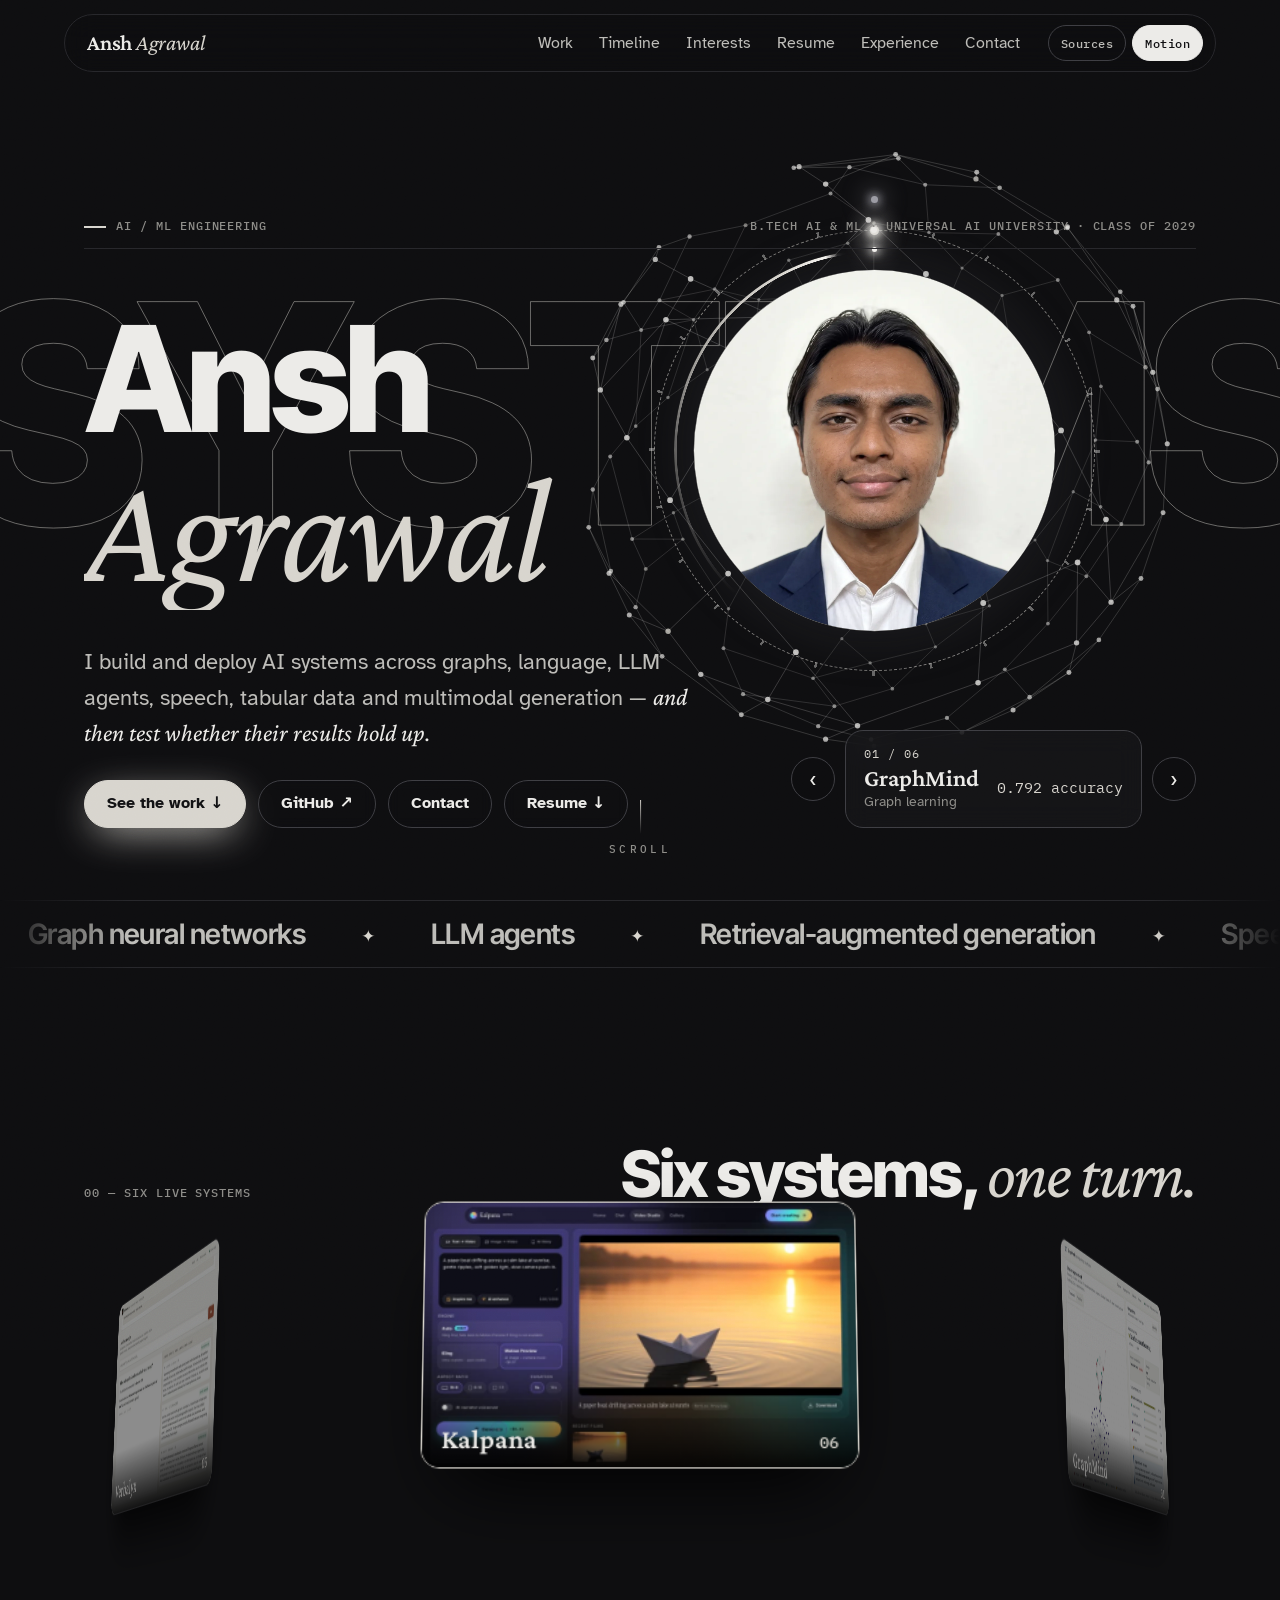
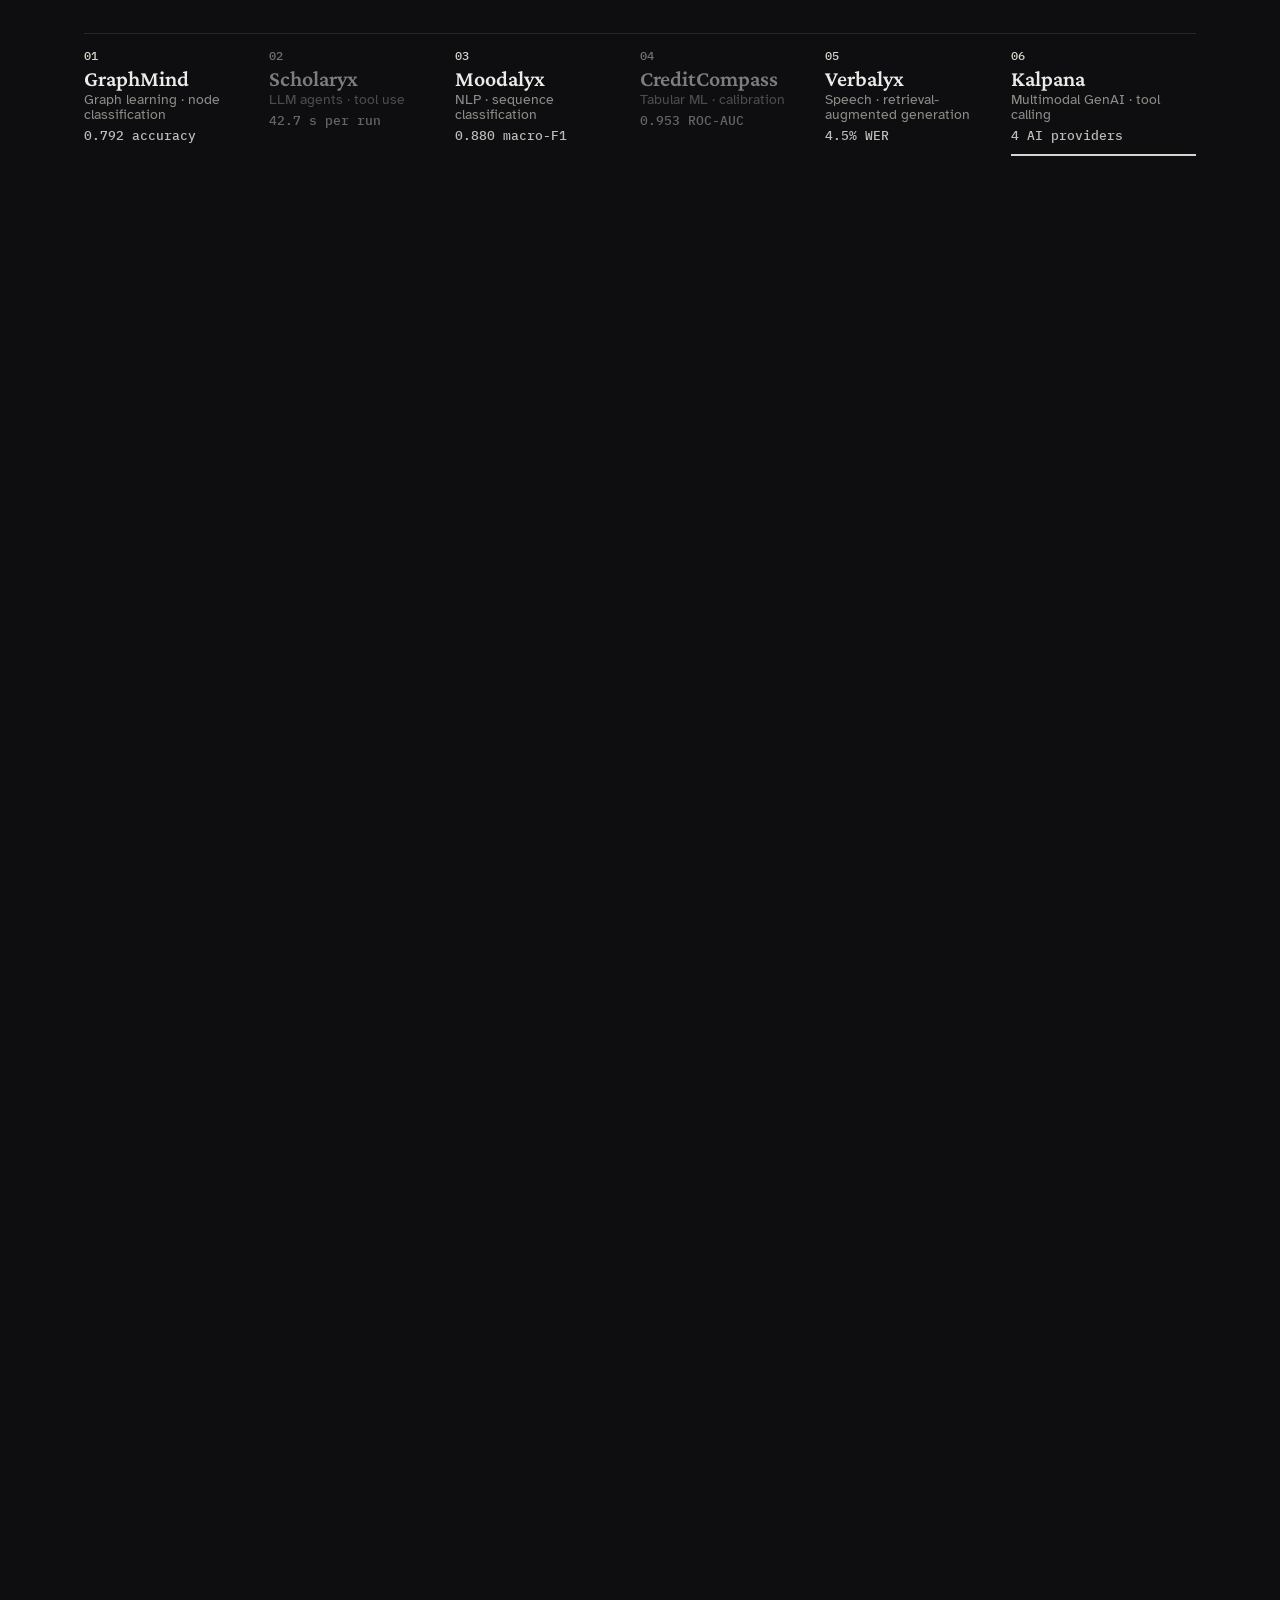
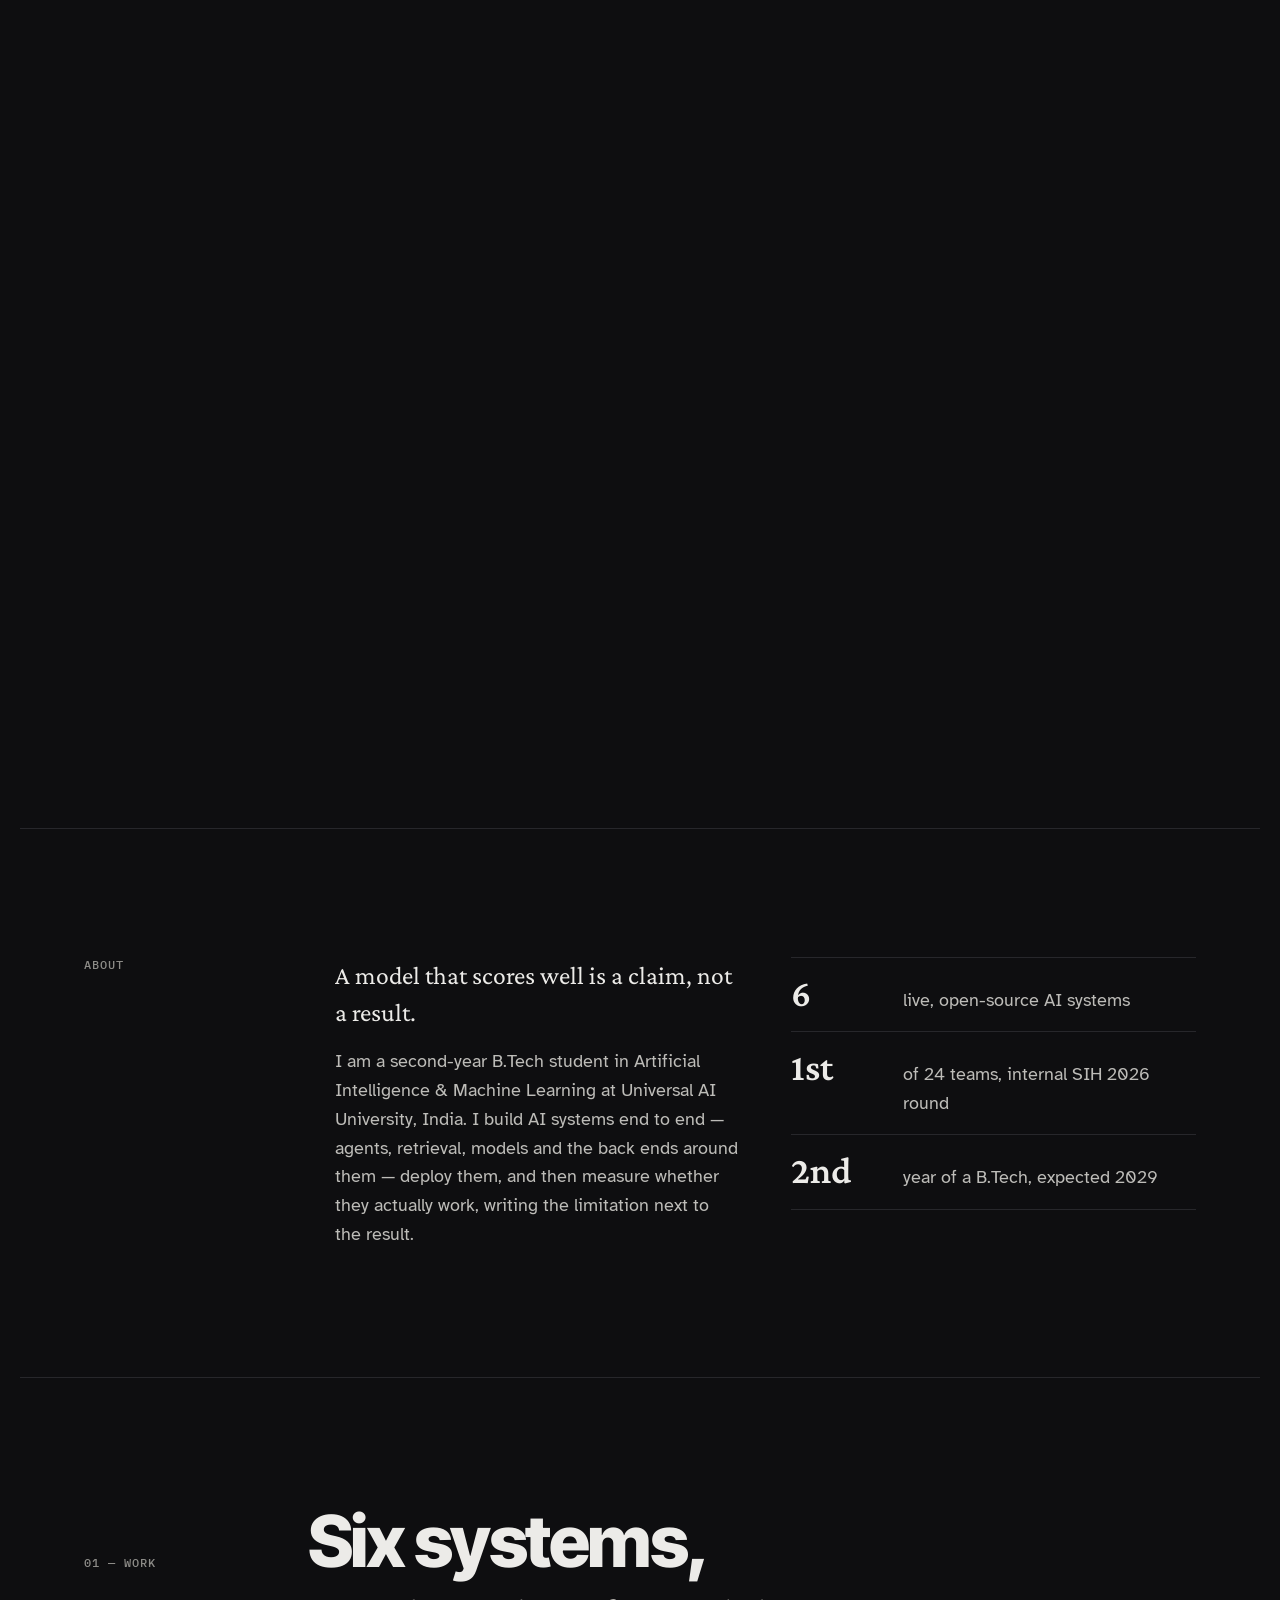
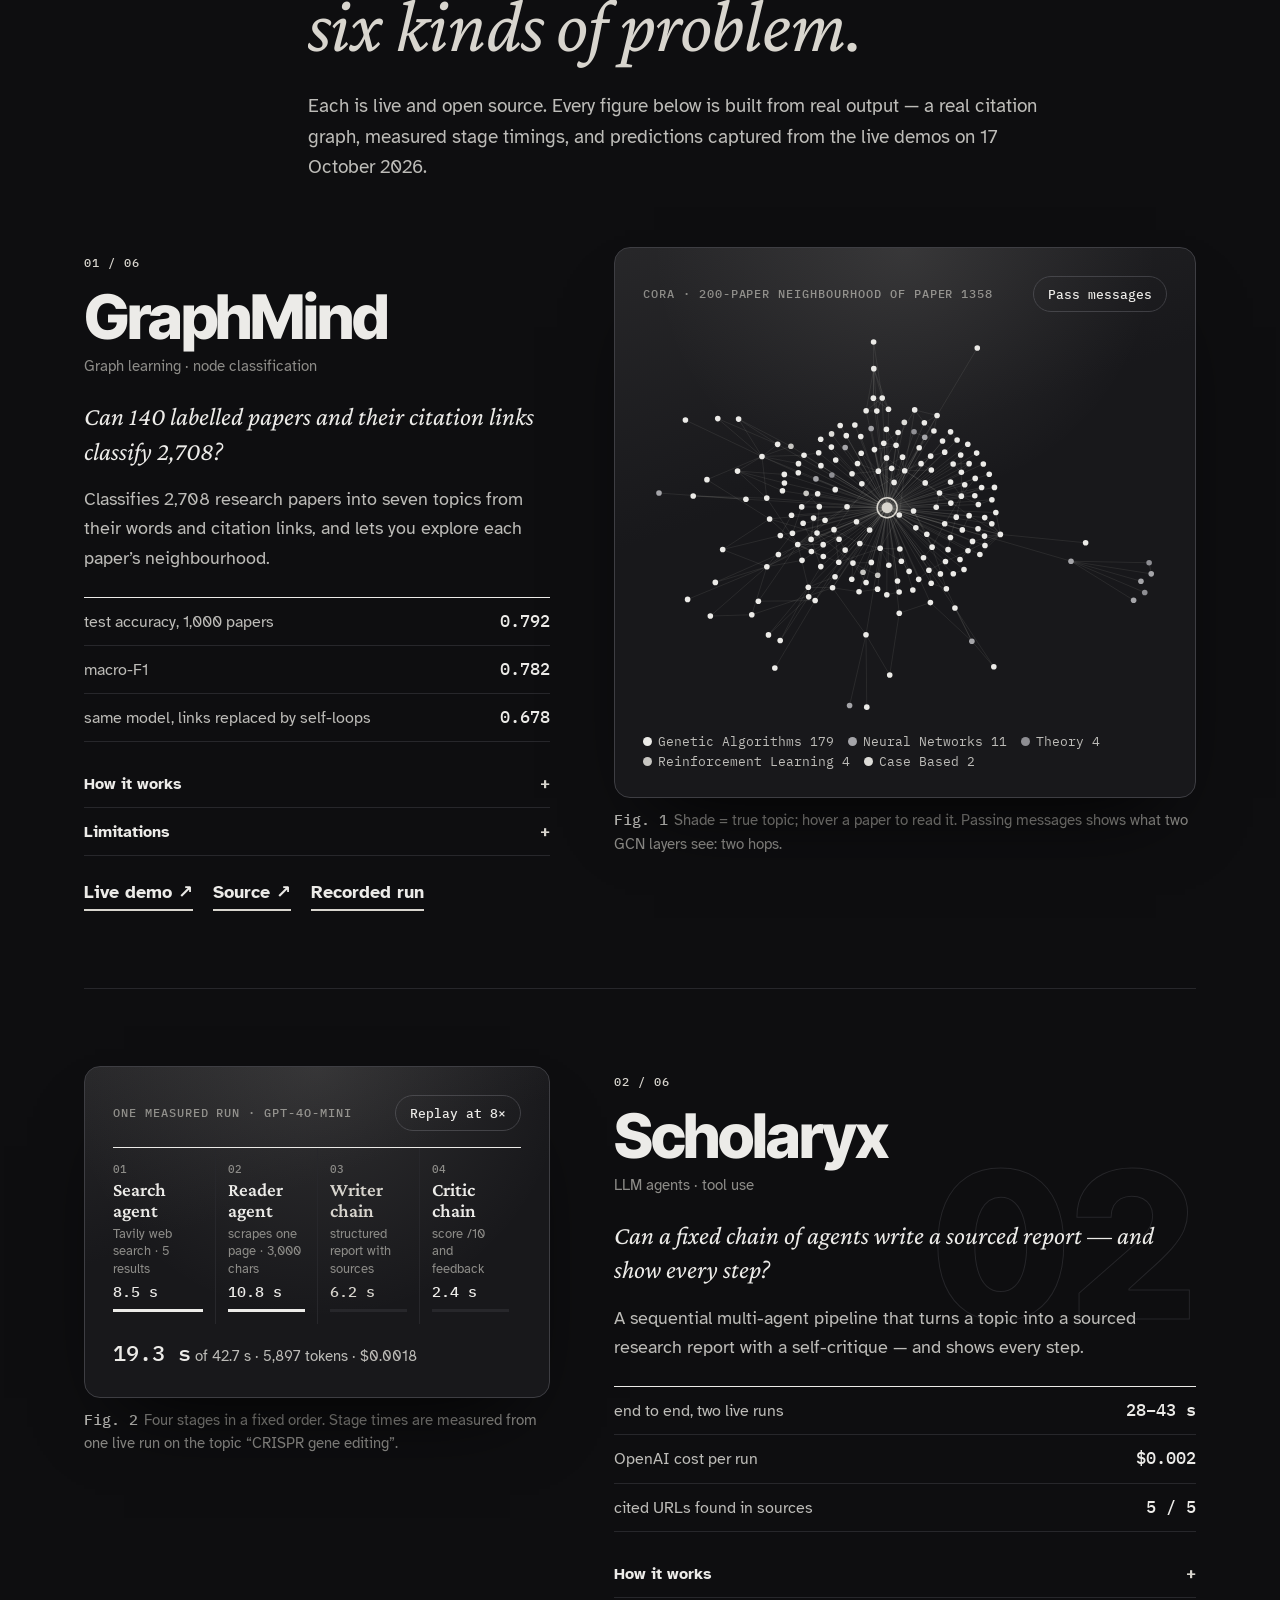
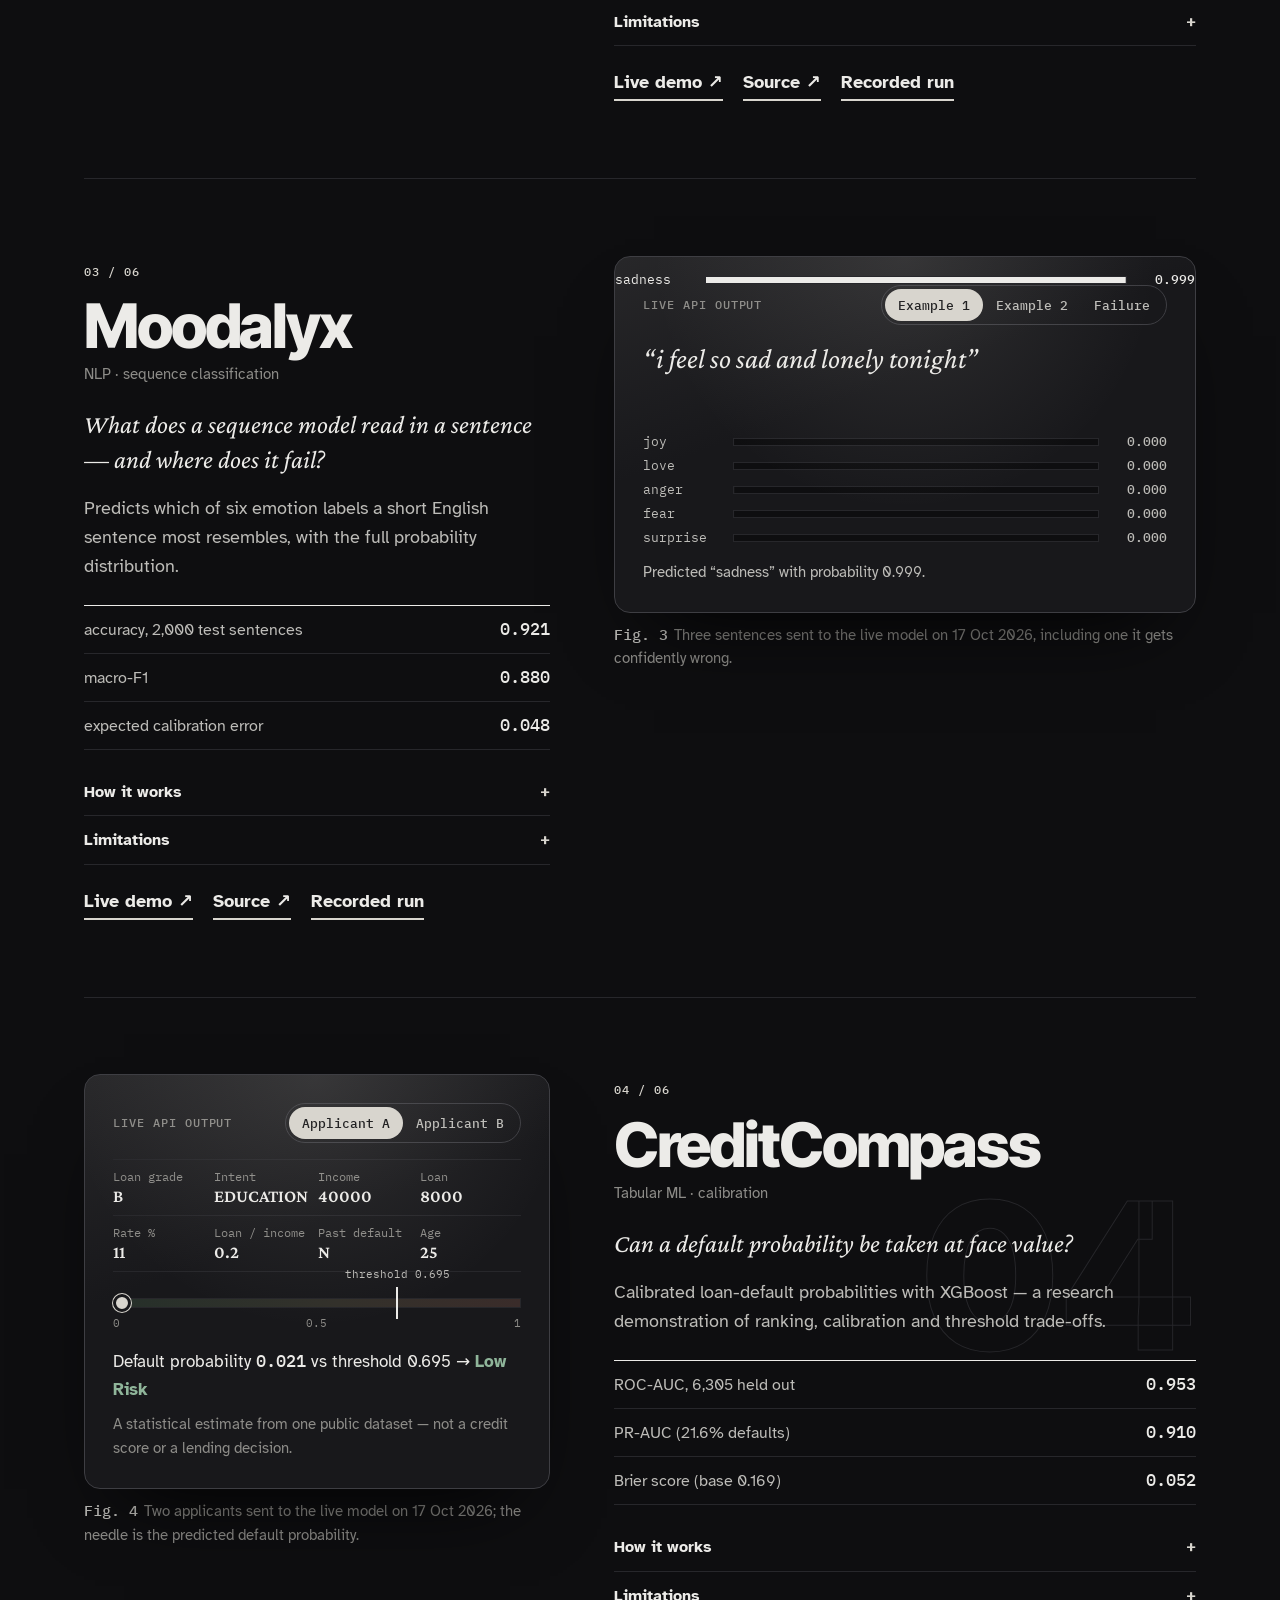
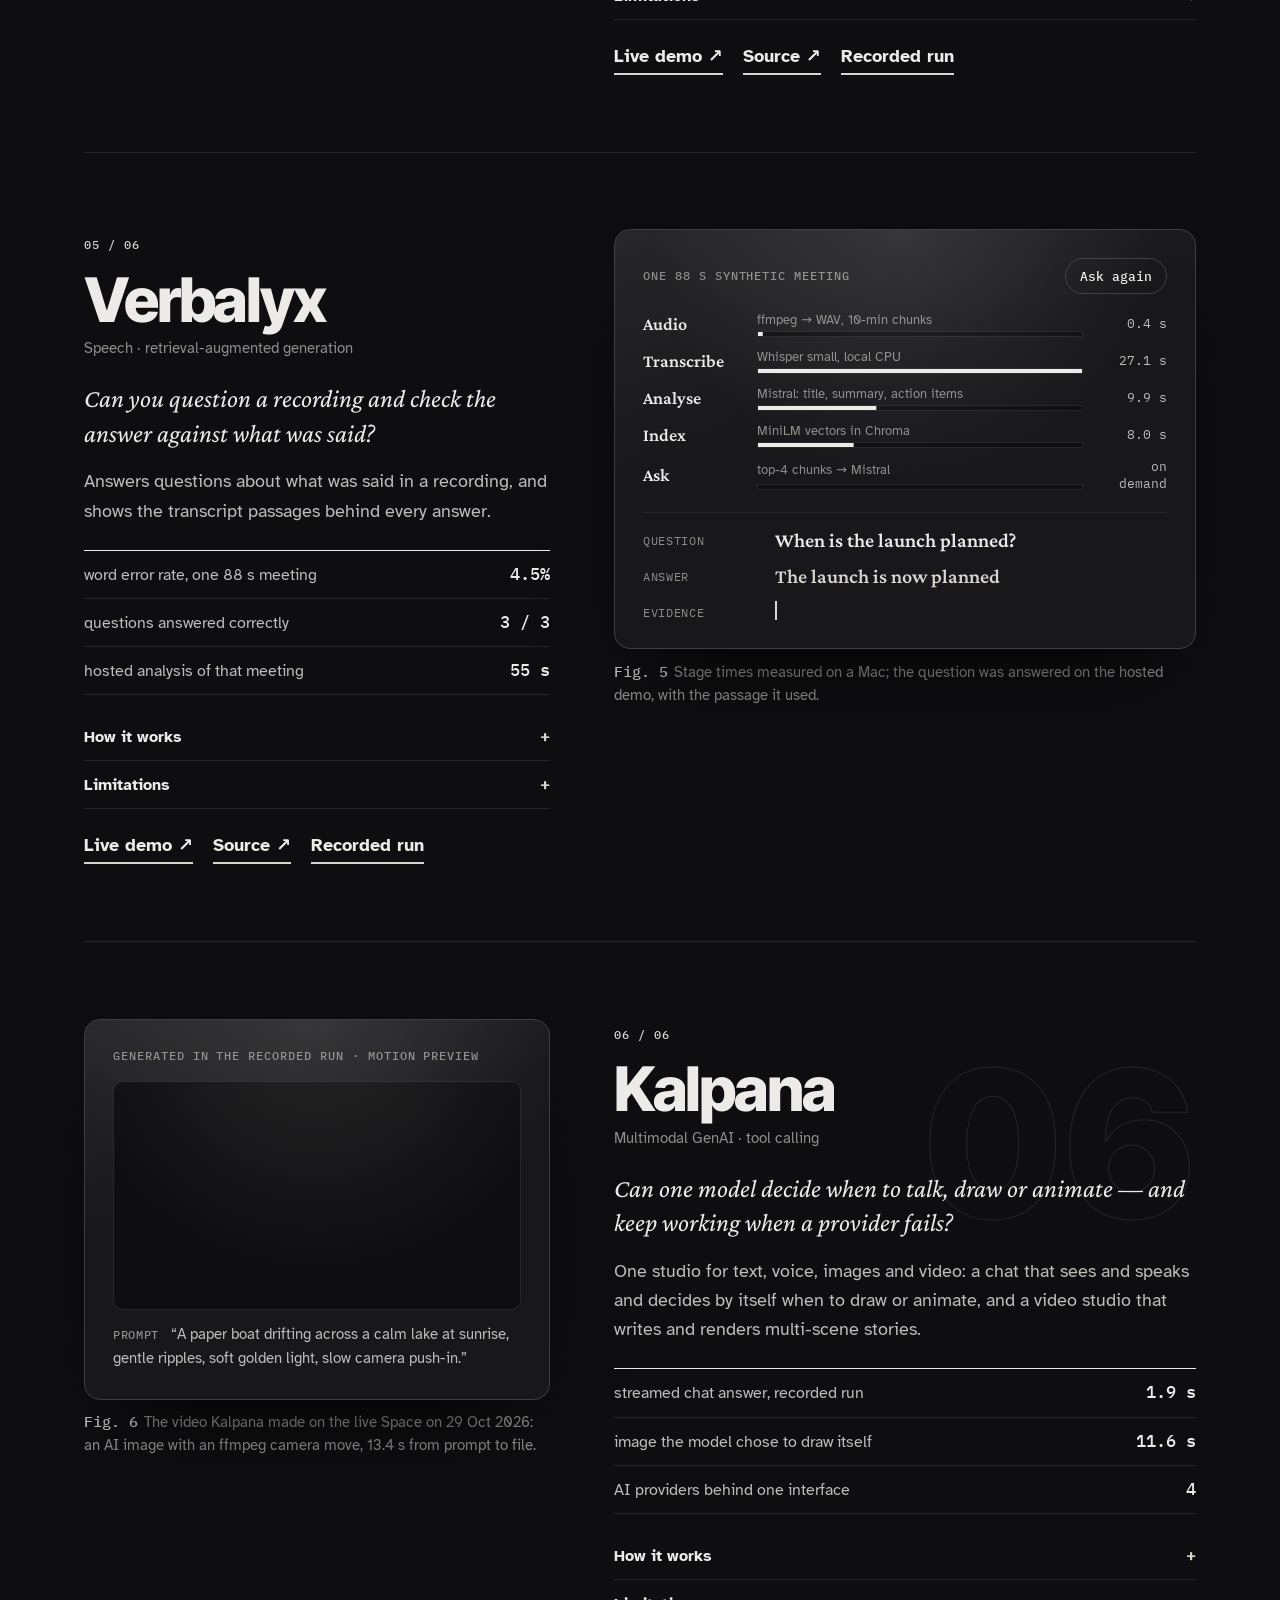
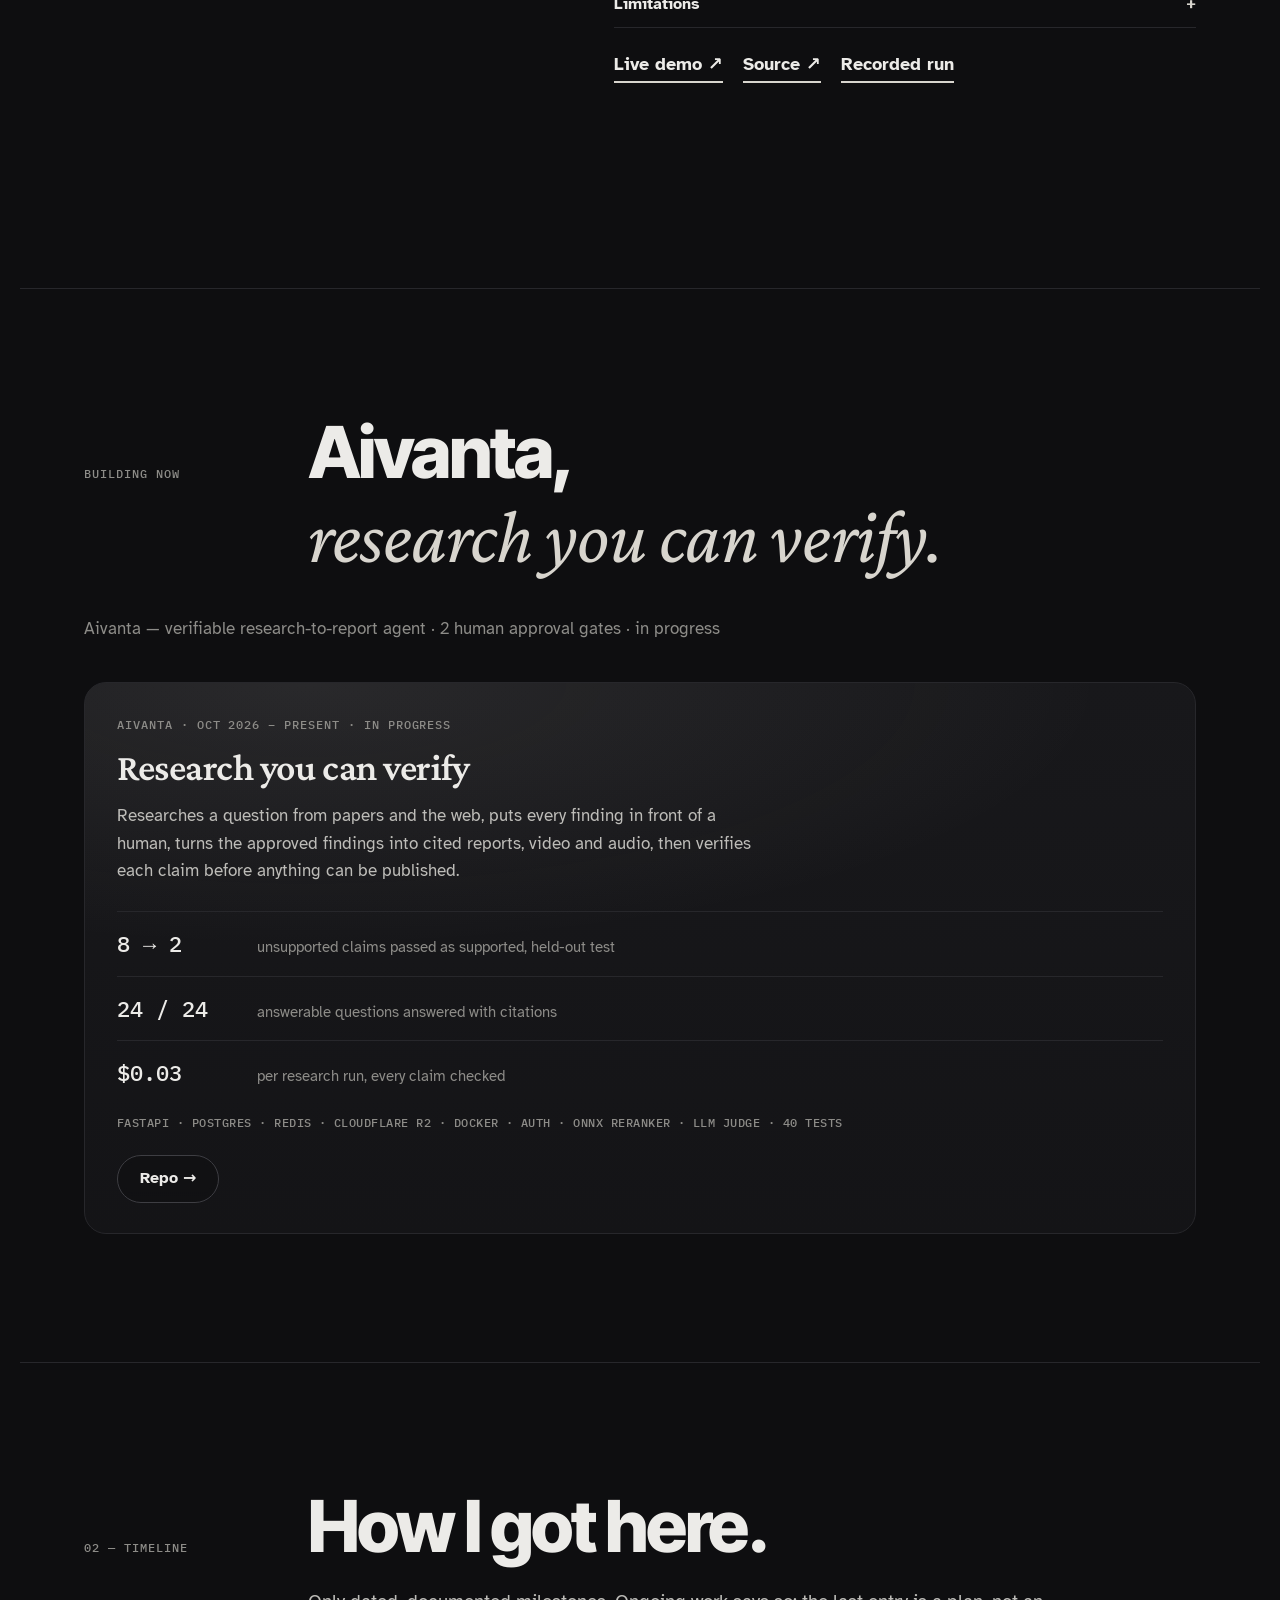
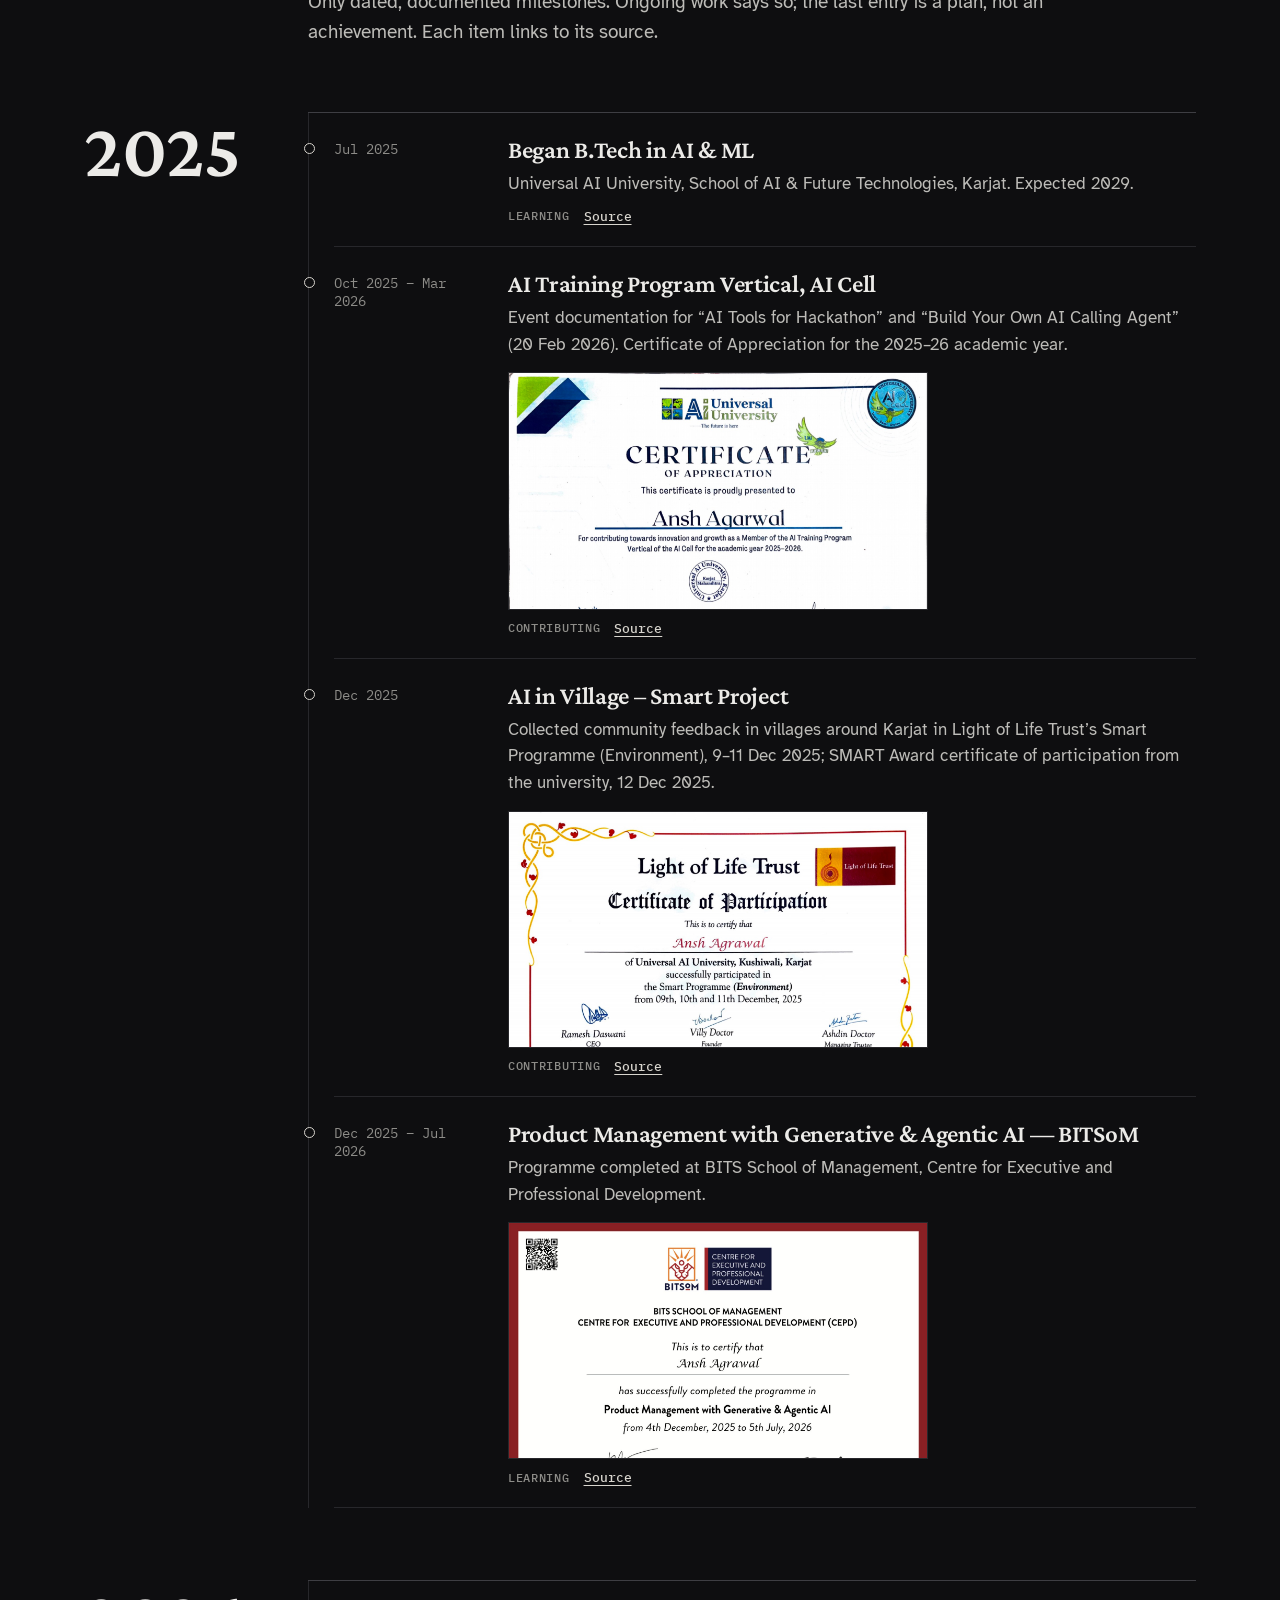
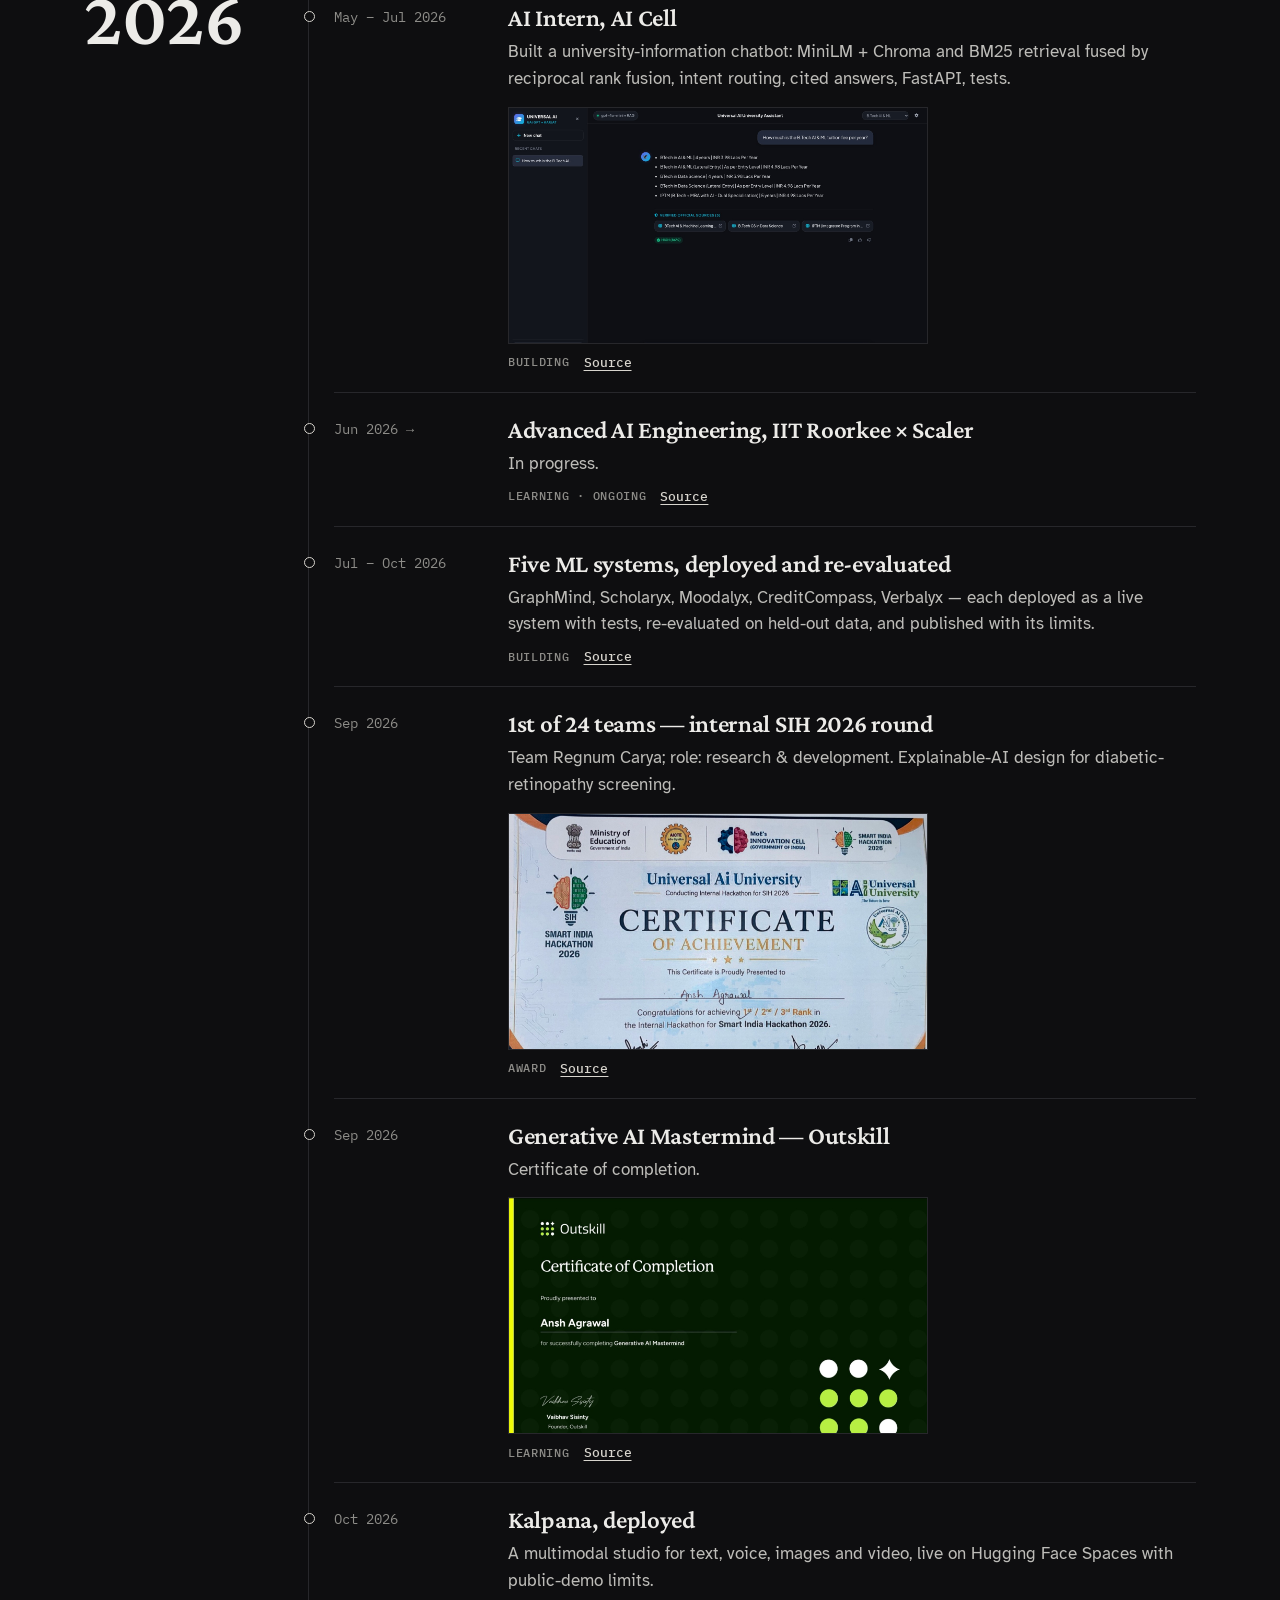
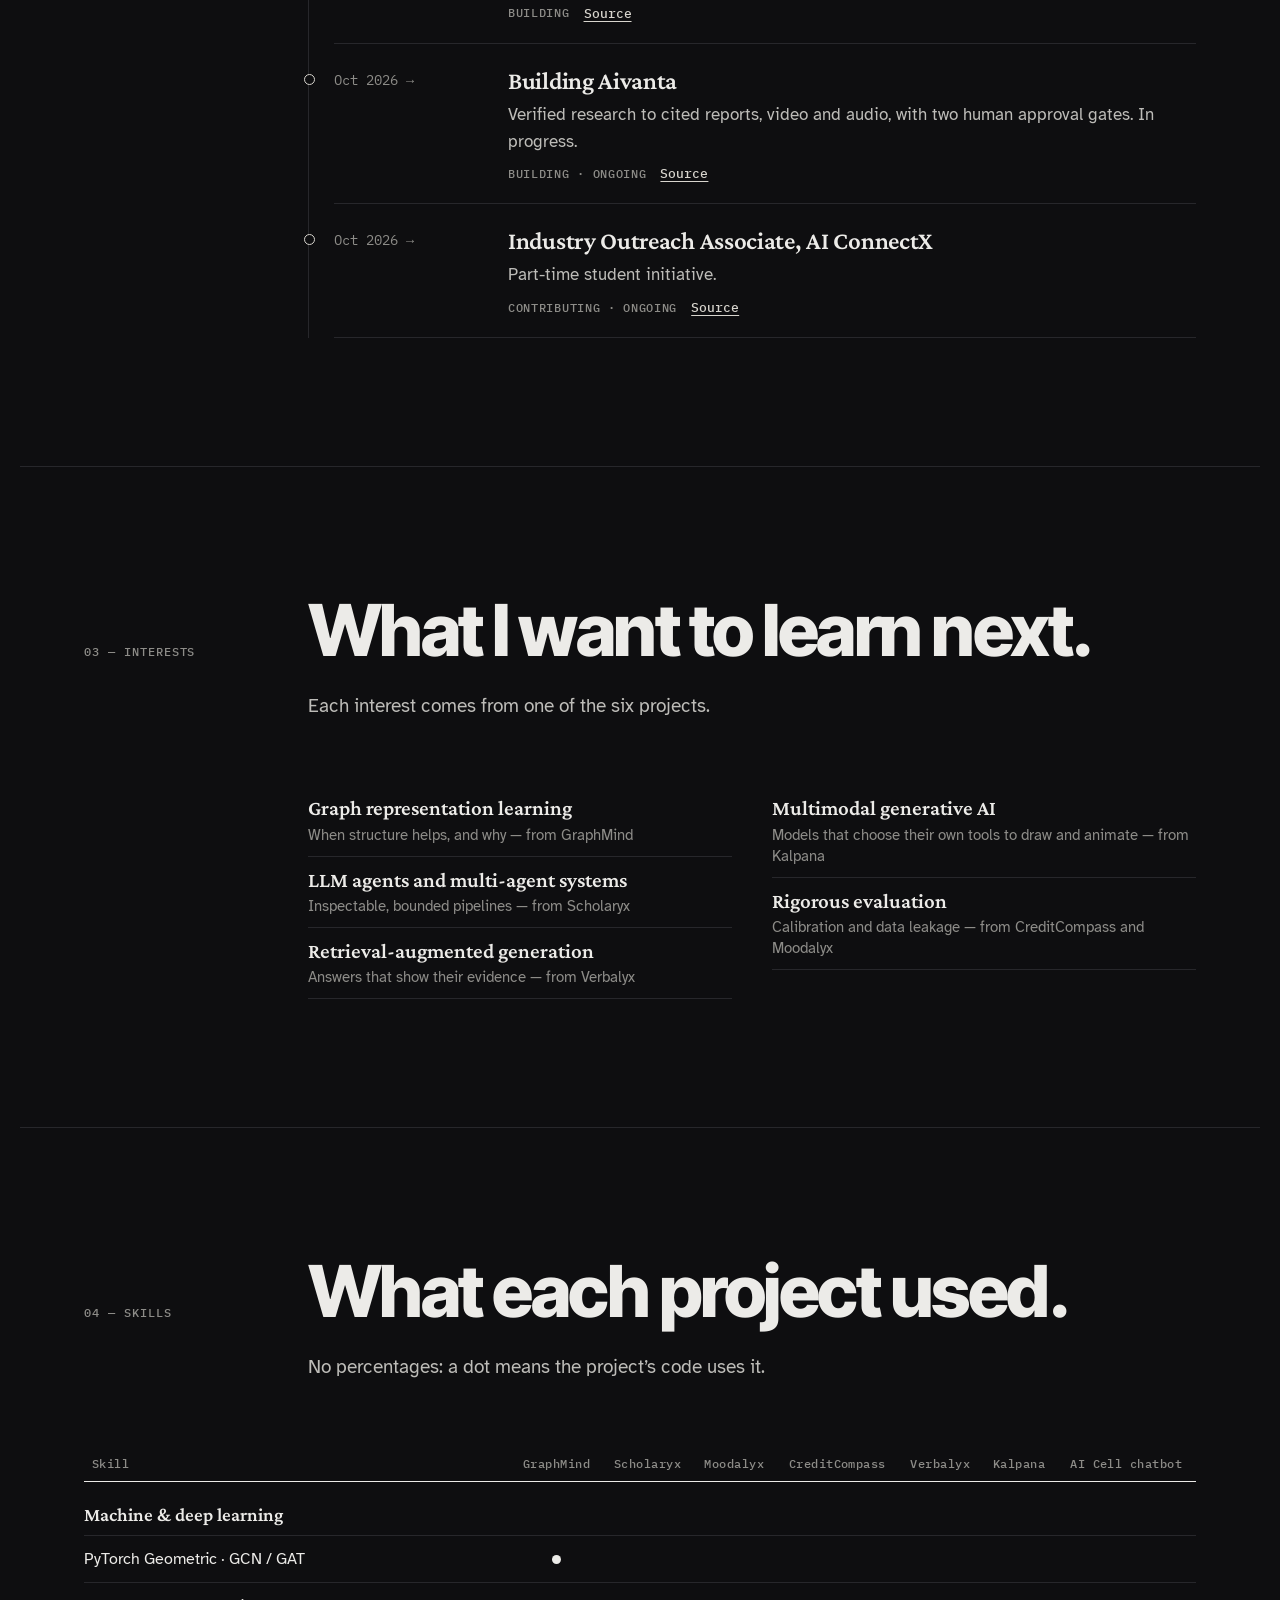
==== commit 12a5540f: "Mirror: swap to anshaiml369 identity (includes anshaiml369 resume/CV PDFs) Co-Authored-By: Claude Op" ====
--- a/index.html
+++ b/index.html
@@ -9,13 +9,13 @@
 <meta property="og:title" content="Ansh Agrawal — AI / ML engineering">
 <meta property="og:description" content="Six live AI systems across graphs, language, LLM agents, speech, tabular data and multimodal generation, each deployed and measured.">
 <meta property="og:type" content="website">
-<meta property="og:url" content="https://oblivioncore-369.github.io/">
-<meta property="og:image" content="https://oblivioncore-369.github.io/assets/og-card.png">
+<meta property="og:url" content="https://anshaiml369.github.io/">
+<meta property="og:image" content="https://anshaiml369.github.io/assets/og-card.png">
 <meta property="og:image:width" content="1200">
 <meta property="og:image:height" content="630">
 <meta property="og:image:alt" content="Ansh Agrawal — AI / ML engineering">
 <meta name="twitter:card" content="summary_large_image">
-<meta name="twitter:image" content="https://oblivioncore-369.github.io/assets/og-card.png">
+<meta name="twitter:image" content="https://anshaiml369.github.io/assets/og-card.png">
 <link rel="icon" href="assets/favicon-aa.svg" type="image/svg+xml">
 <link rel="preconnect" href="https://fonts.googleapis.com">
 <link rel="preconnect" href="https://fonts.gstatic.com" crossorigin>
@@ -72,7 +72,7 @@
         <p class="position">I build and deploy AI systems across graphs, language, LLM agents, speech, tabular data and multimodal generation — <em>and then test whether their results hold up.</em></p>
         <div class="hero-links">
           <a class="btn-pill solid" href="#systems">See the work ↓</a>
-          <a class="btn-pill" href="https://github.com/OblivionCore-369" target="_blank" rel="noopener">GitHub ↗</a>
+          <a class="btn-pill" href="https://github.com/anshaiml369" target="_blank" rel="noopener">GitHub ↗</a>
           <a class="btn-pill" href="#contact">Contact</a>
           <a class="btn-pill" href="assets/cv/Ansh_Agrawal_Resume.pdf" download>Resume ↓</a>
         </div>
@@ -147,7 +147,7 @@
       </ul>
       <p class="build-tags">FastAPI · Postgres · Redis · Cloudflare R2 · Docker · auth · ONNX reranker · LLM judge · 40 tests</p>
       <div class="build-links">
-        <a class="btn-pill" href="https://github.com/OblivionCore-369/aivanta" target="_blank" rel="noopener">Repo →</a>
+        <a class="btn-pill" href="https://github.com/anshaiml369/aivanta" target="_blank" rel="noopener">Repo →</a>
         <!-- <a class="btn-pill" href="[AIVANTA_DEMO_URL]" target="_blank" rel="noopener">Demo →</a> -->
       </div>
     </article>
@@ -242,12 +242,12 @@
       <a class="mail" href="mailto:ansh.aiml369@gmail.com">ansh.aiml369@gmail.com</a>
       <div class="ct-buttons">
         <a class="btn-pill solid" href="assets/cv/Ansh_Agrawal_Resume.pdf" target="_blank" rel="noopener">Download Resume (PDF)</a>
-        <a class="btn-pill" href="https://github.com/OblivionCore-369" target="_blank" rel="noopener">GitHub</a>
+        <a class="btn-pill" href="https://github.com/anshaiml369" target="_blank" rel="noopener">GitHub</a>
         <a class="btn-pill" href="https://www.linkedin.com/in/ansh-agrawal-0738803a6/" target="_blank" rel="noopener">LinkedIn</a>
       </div>
     </div>
     <ul class="c-links">
-      <li><a href="https://github.com/OblivionCore-369" target="_blank" rel="noopener">GitHub <span>OblivionCore-369 ↗</span></a></li>
+      <li><a href="https://github.com/anshaiml369" target="_blank" rel="noopener">GitHub <span>anshaiml369 ↗</span></a></li>
       <li><a href="https://www.linkedin.com/in/ansh-agrawal-0738803a6/" target="_blank" rel="noopener">LinkedIn <span>ansh-agrawal ↗</span></a></li>
       <li><a href="assets/cv/Ansh_Agrawal_Resume.pdf" download>Resume <span>1 page · PDF ↓</span></a></li>
       <li><a href="assets/cv/Ansh_Agrawal_CV.pdf" download>CV <span>2 pages · PDF ↓</span></a></li>
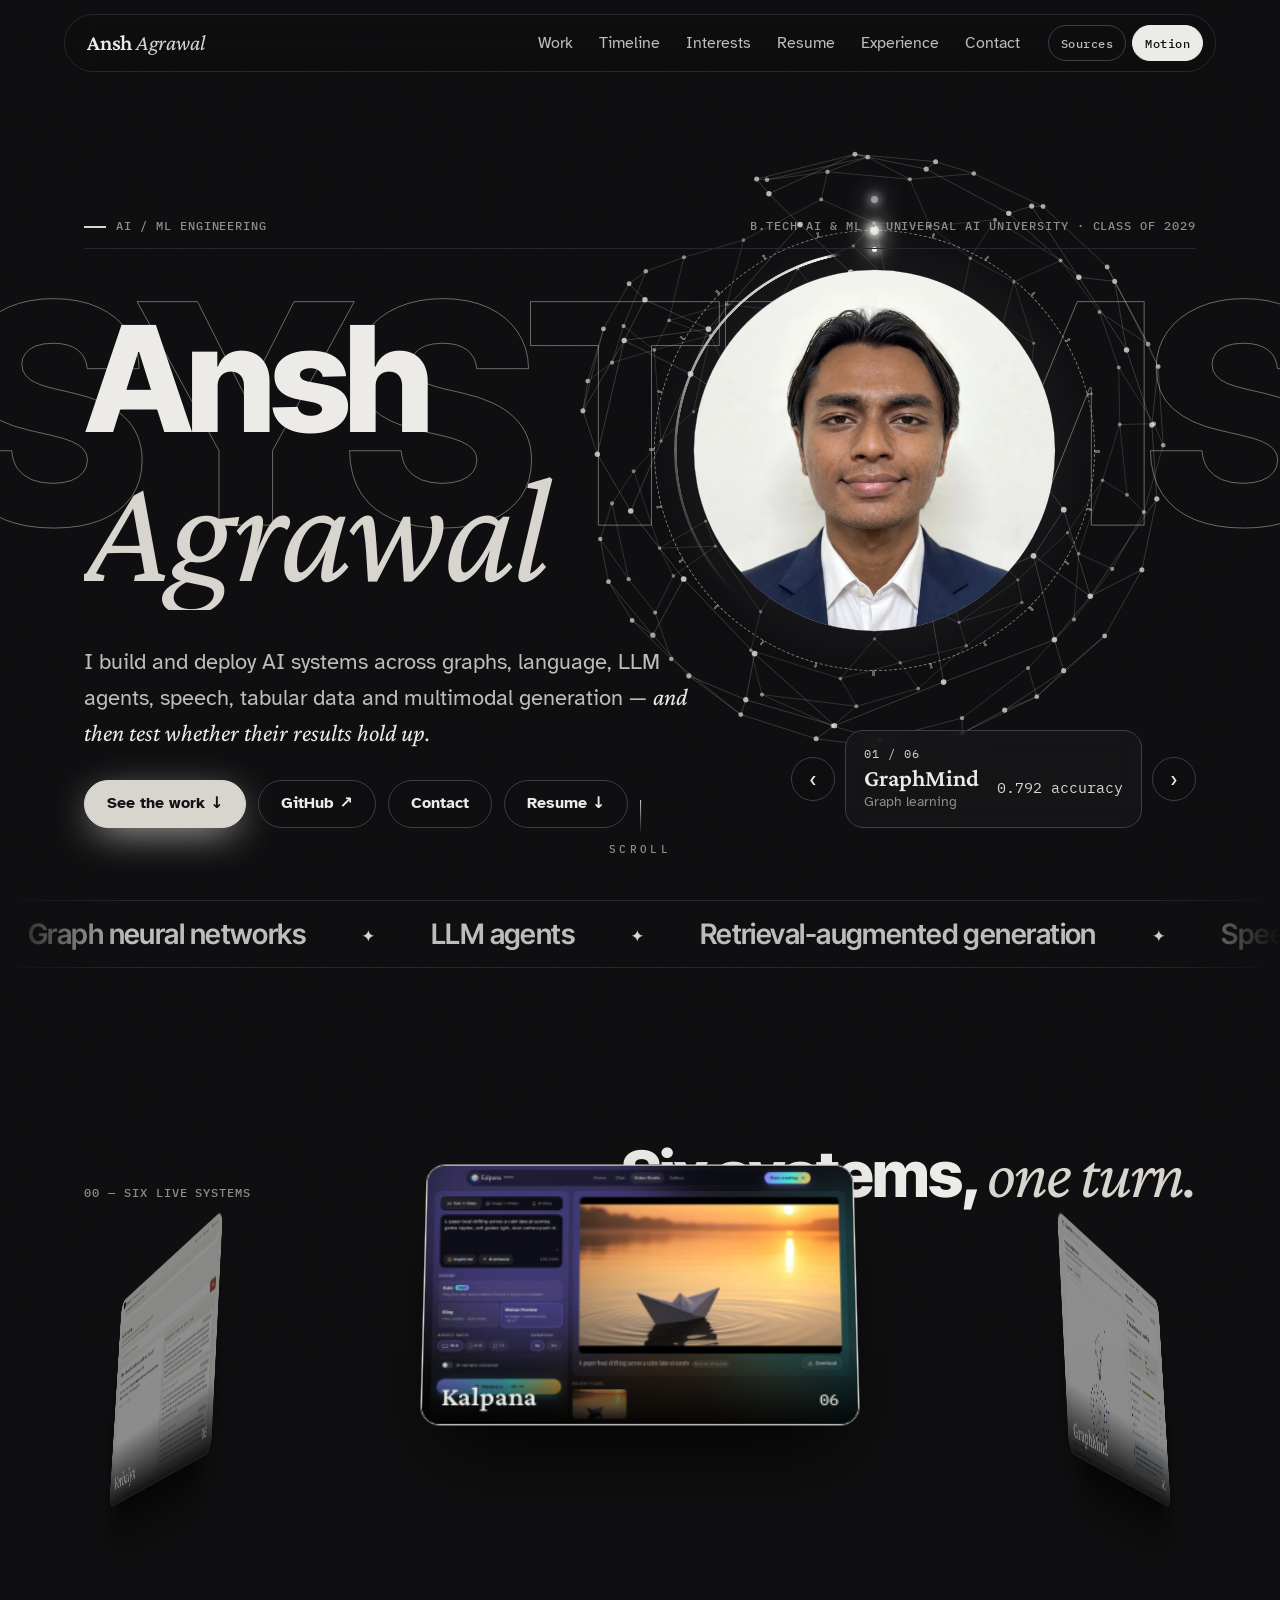
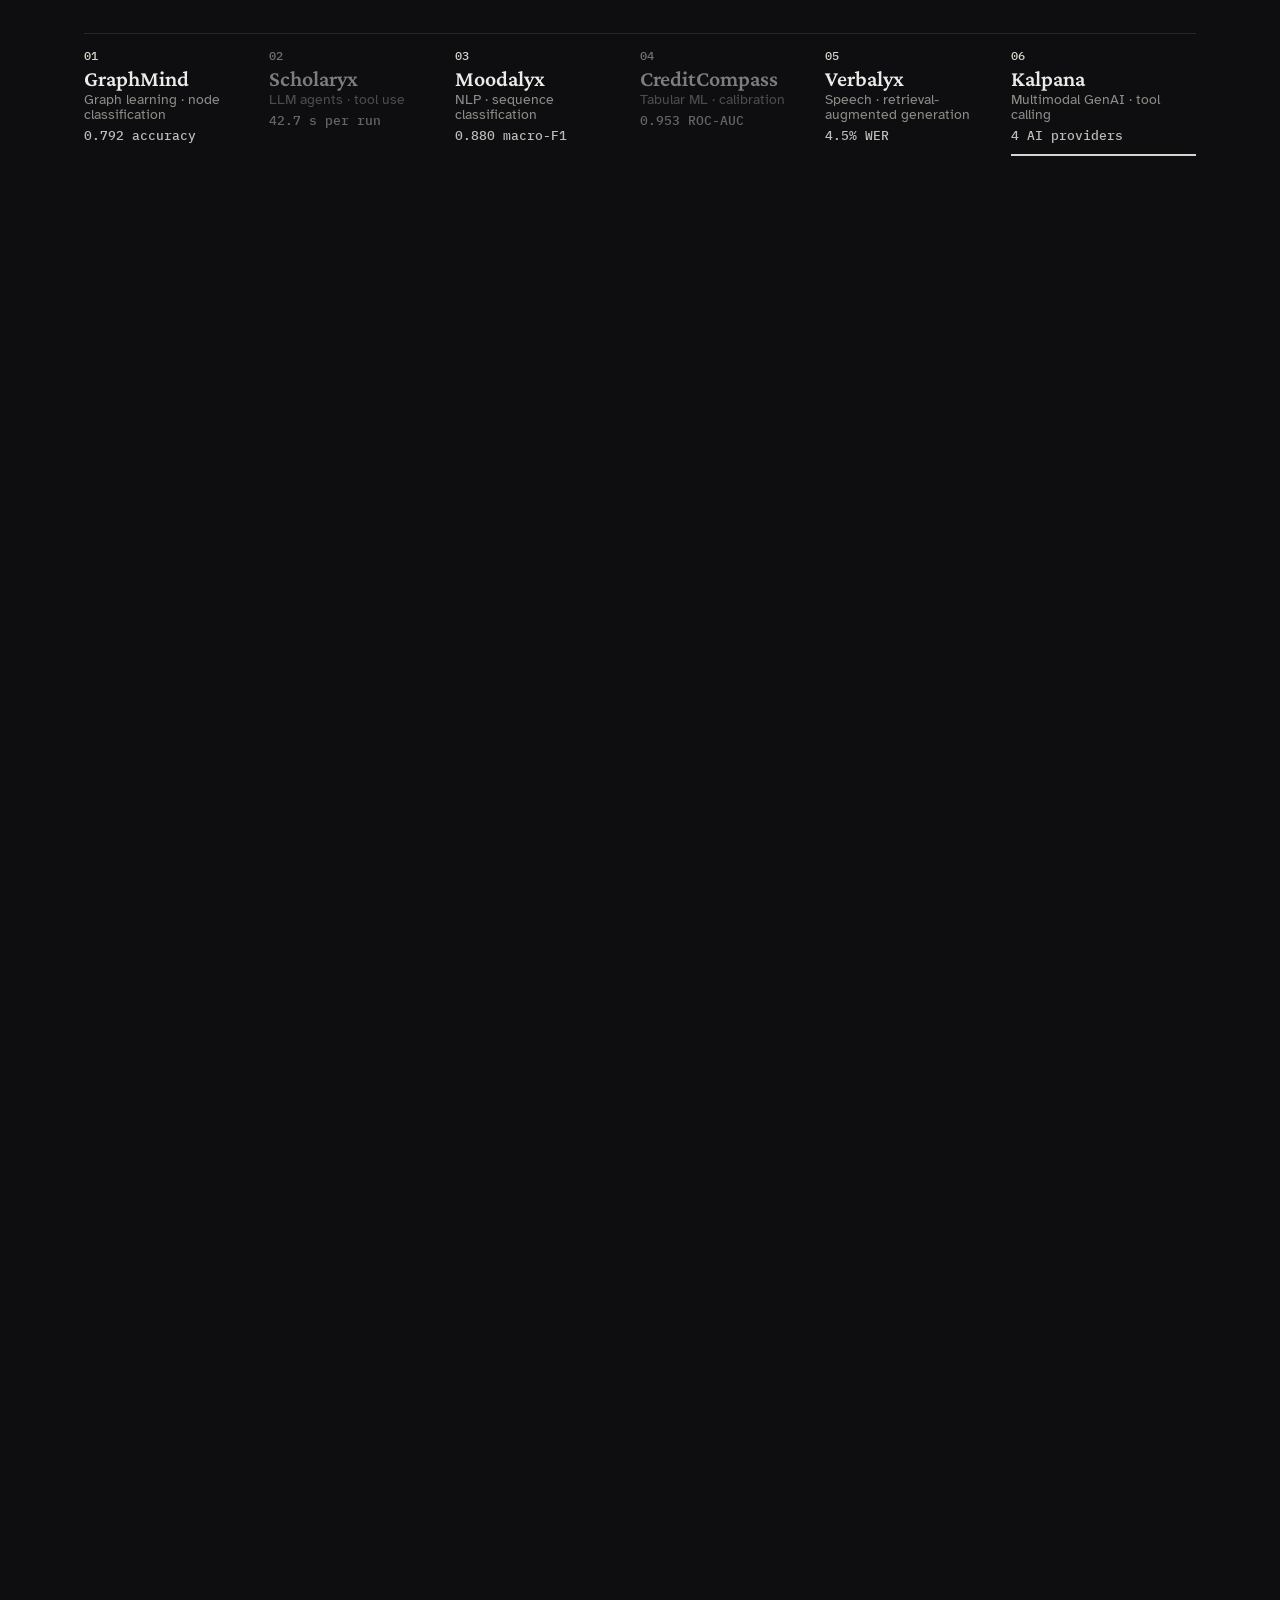
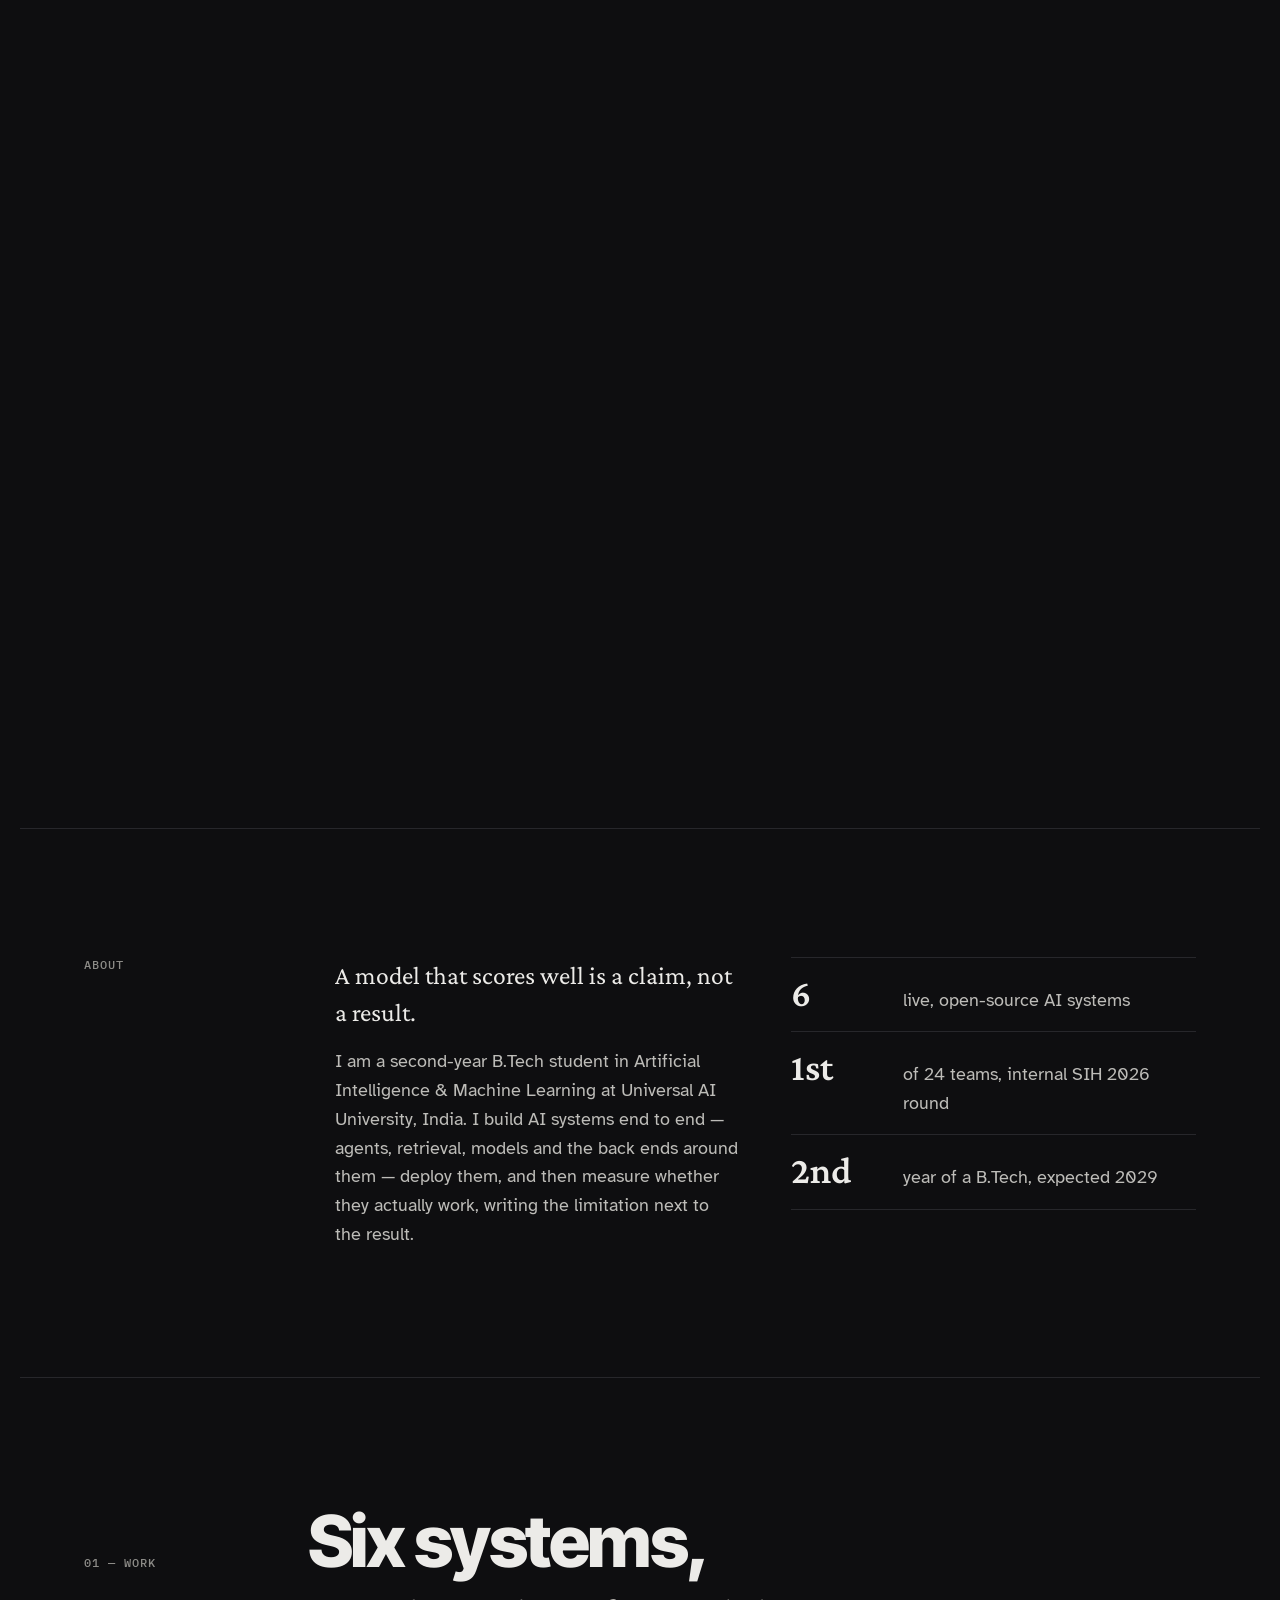
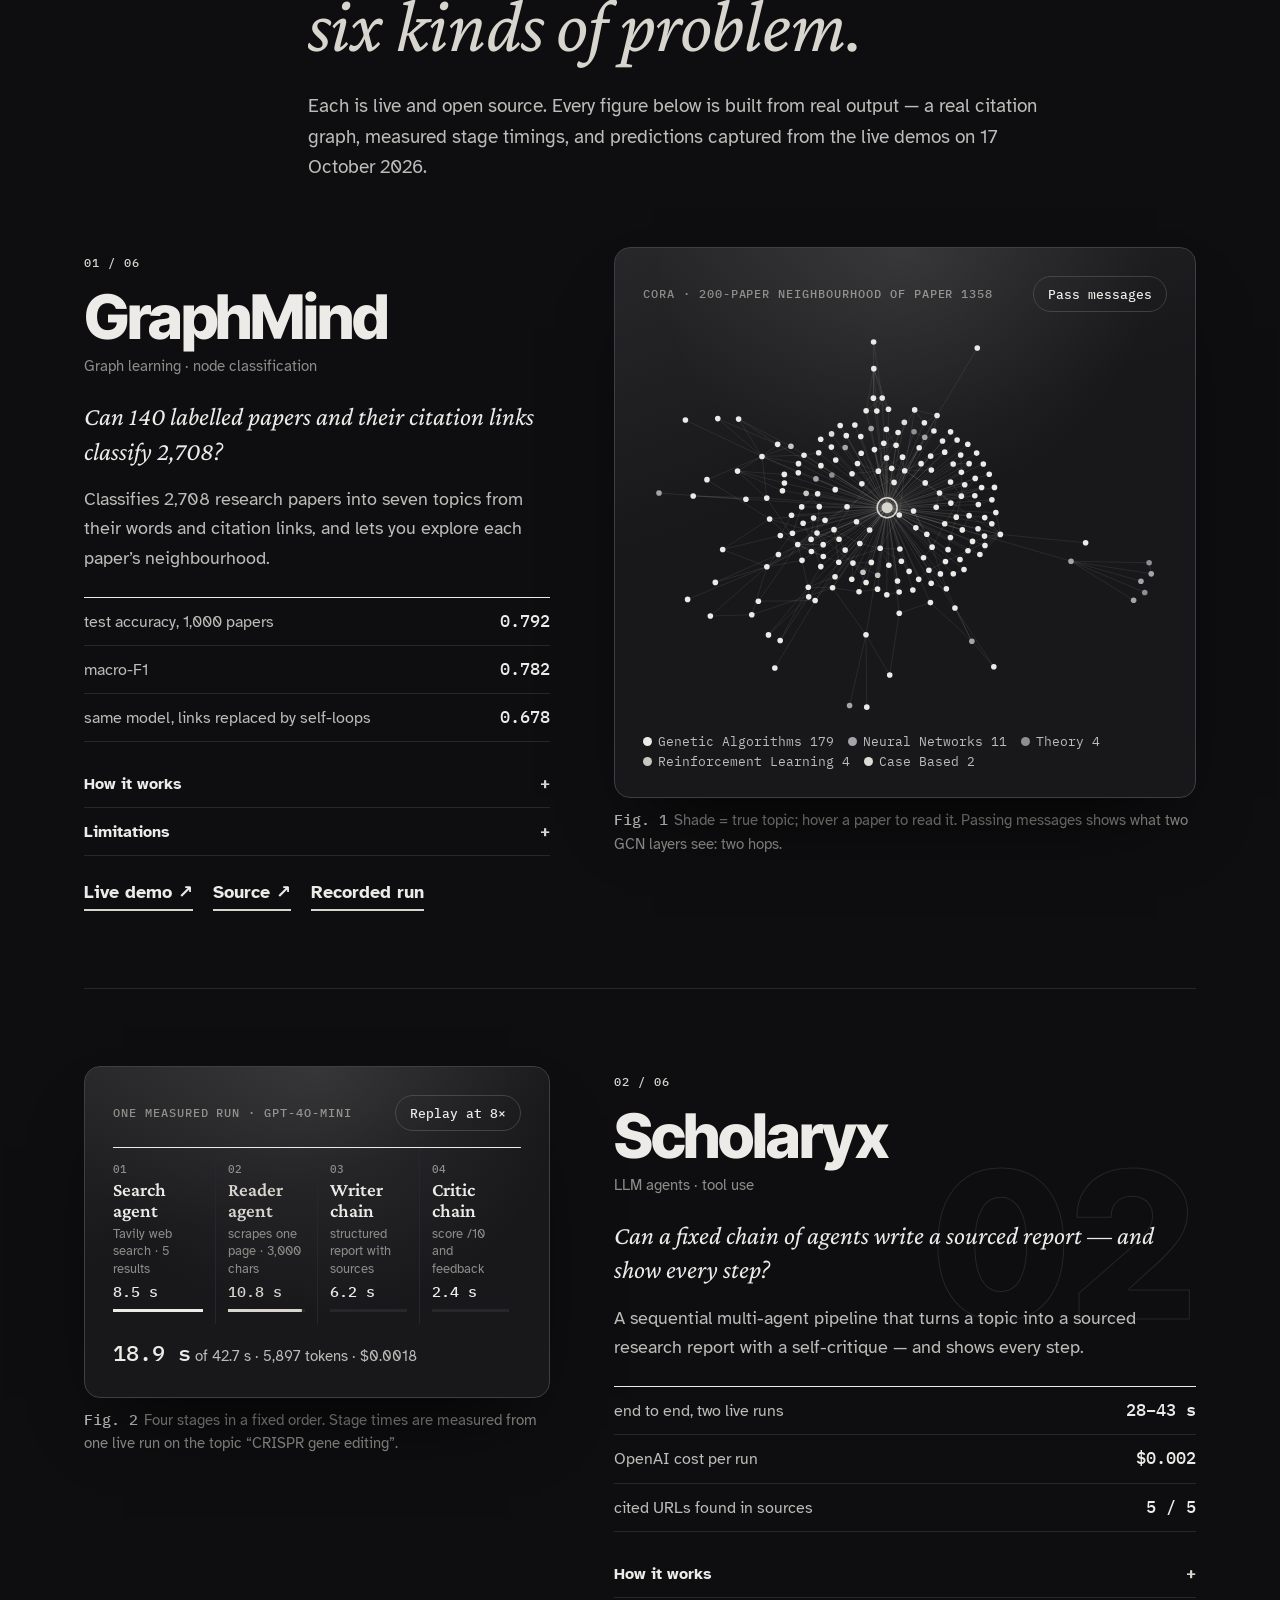
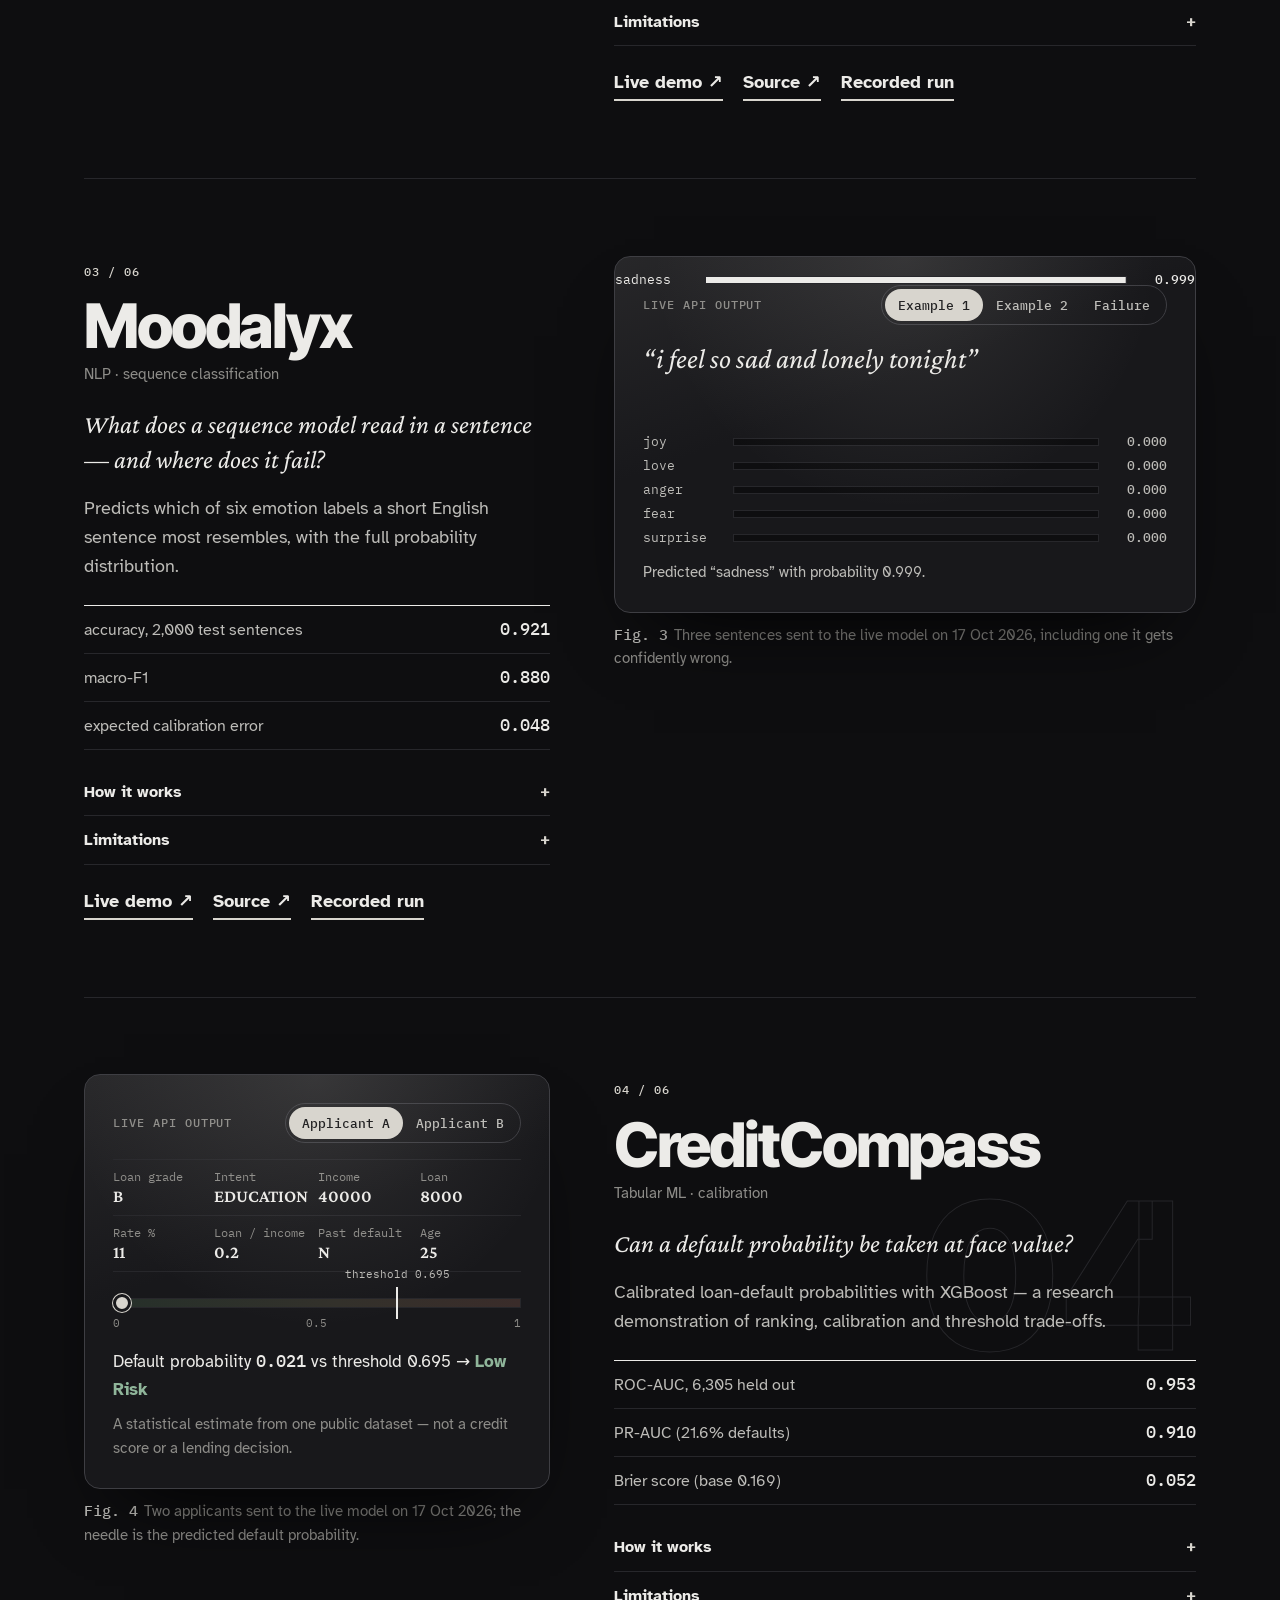
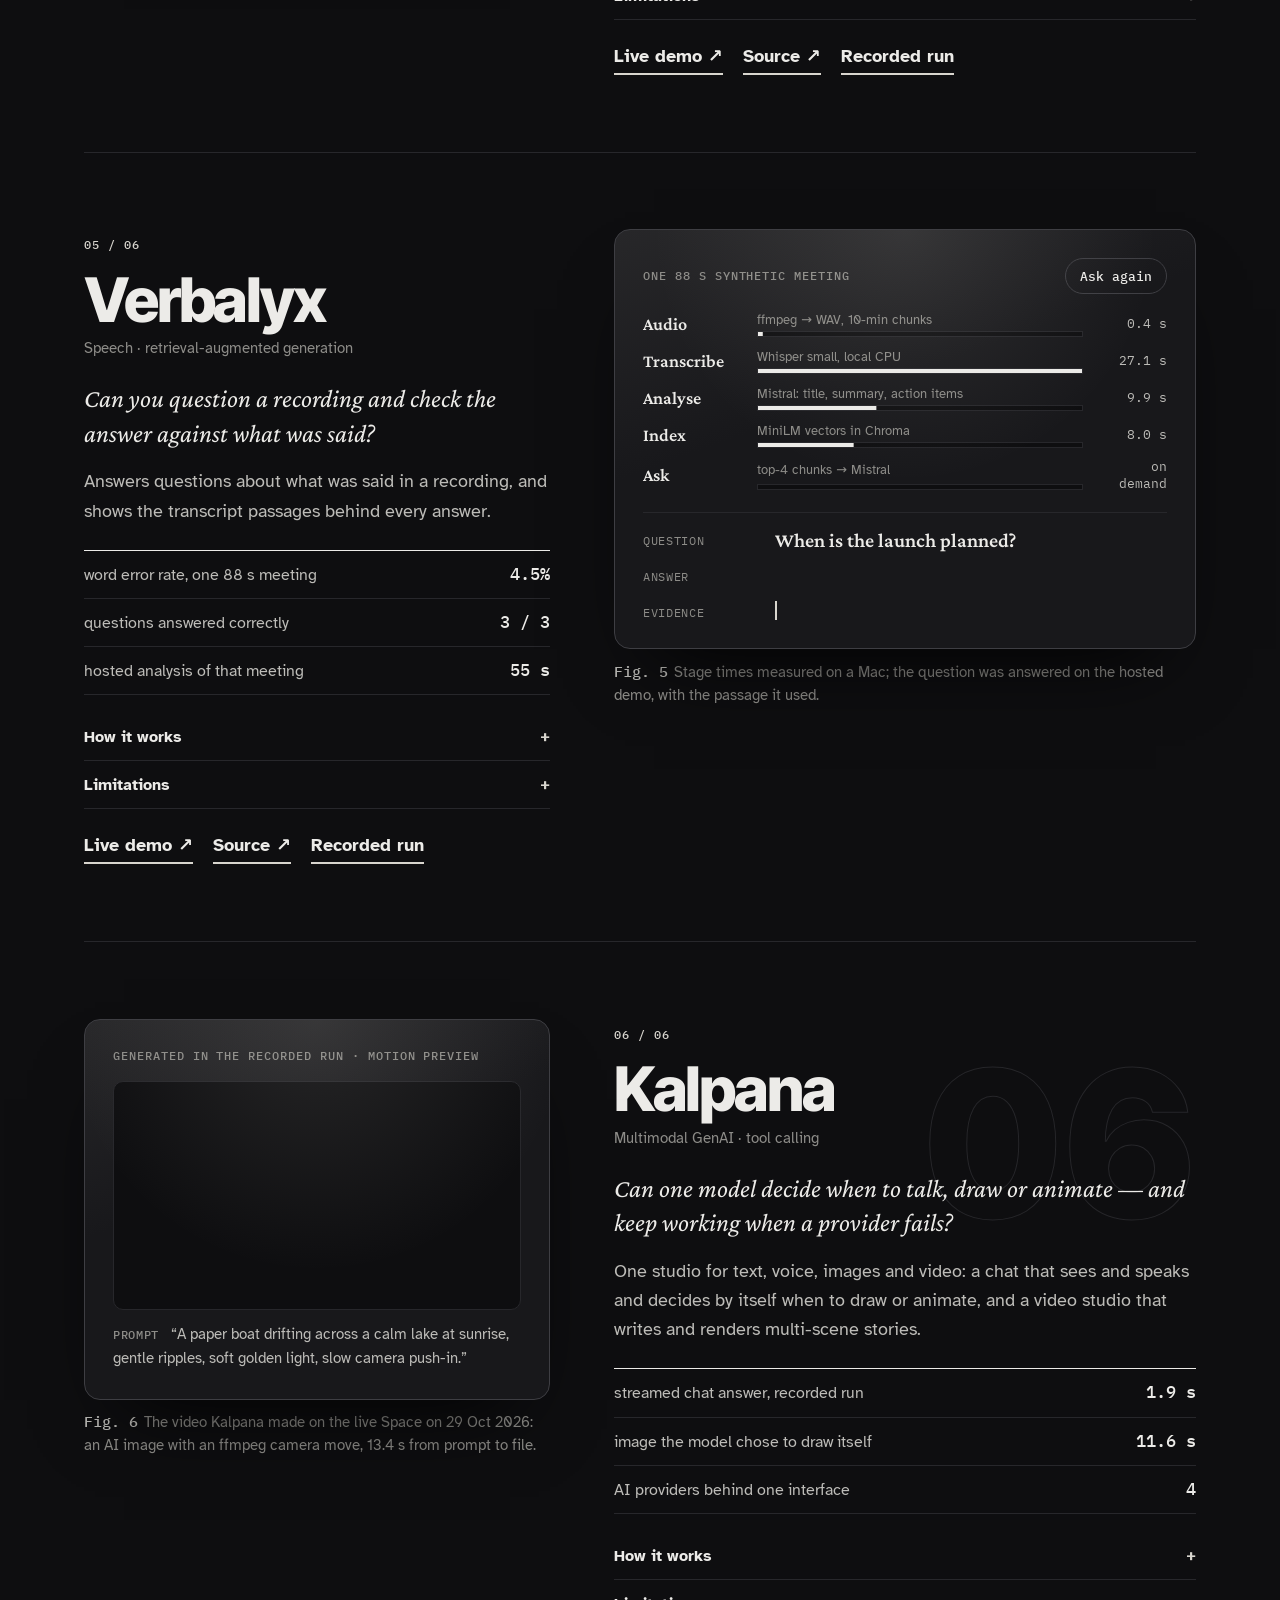
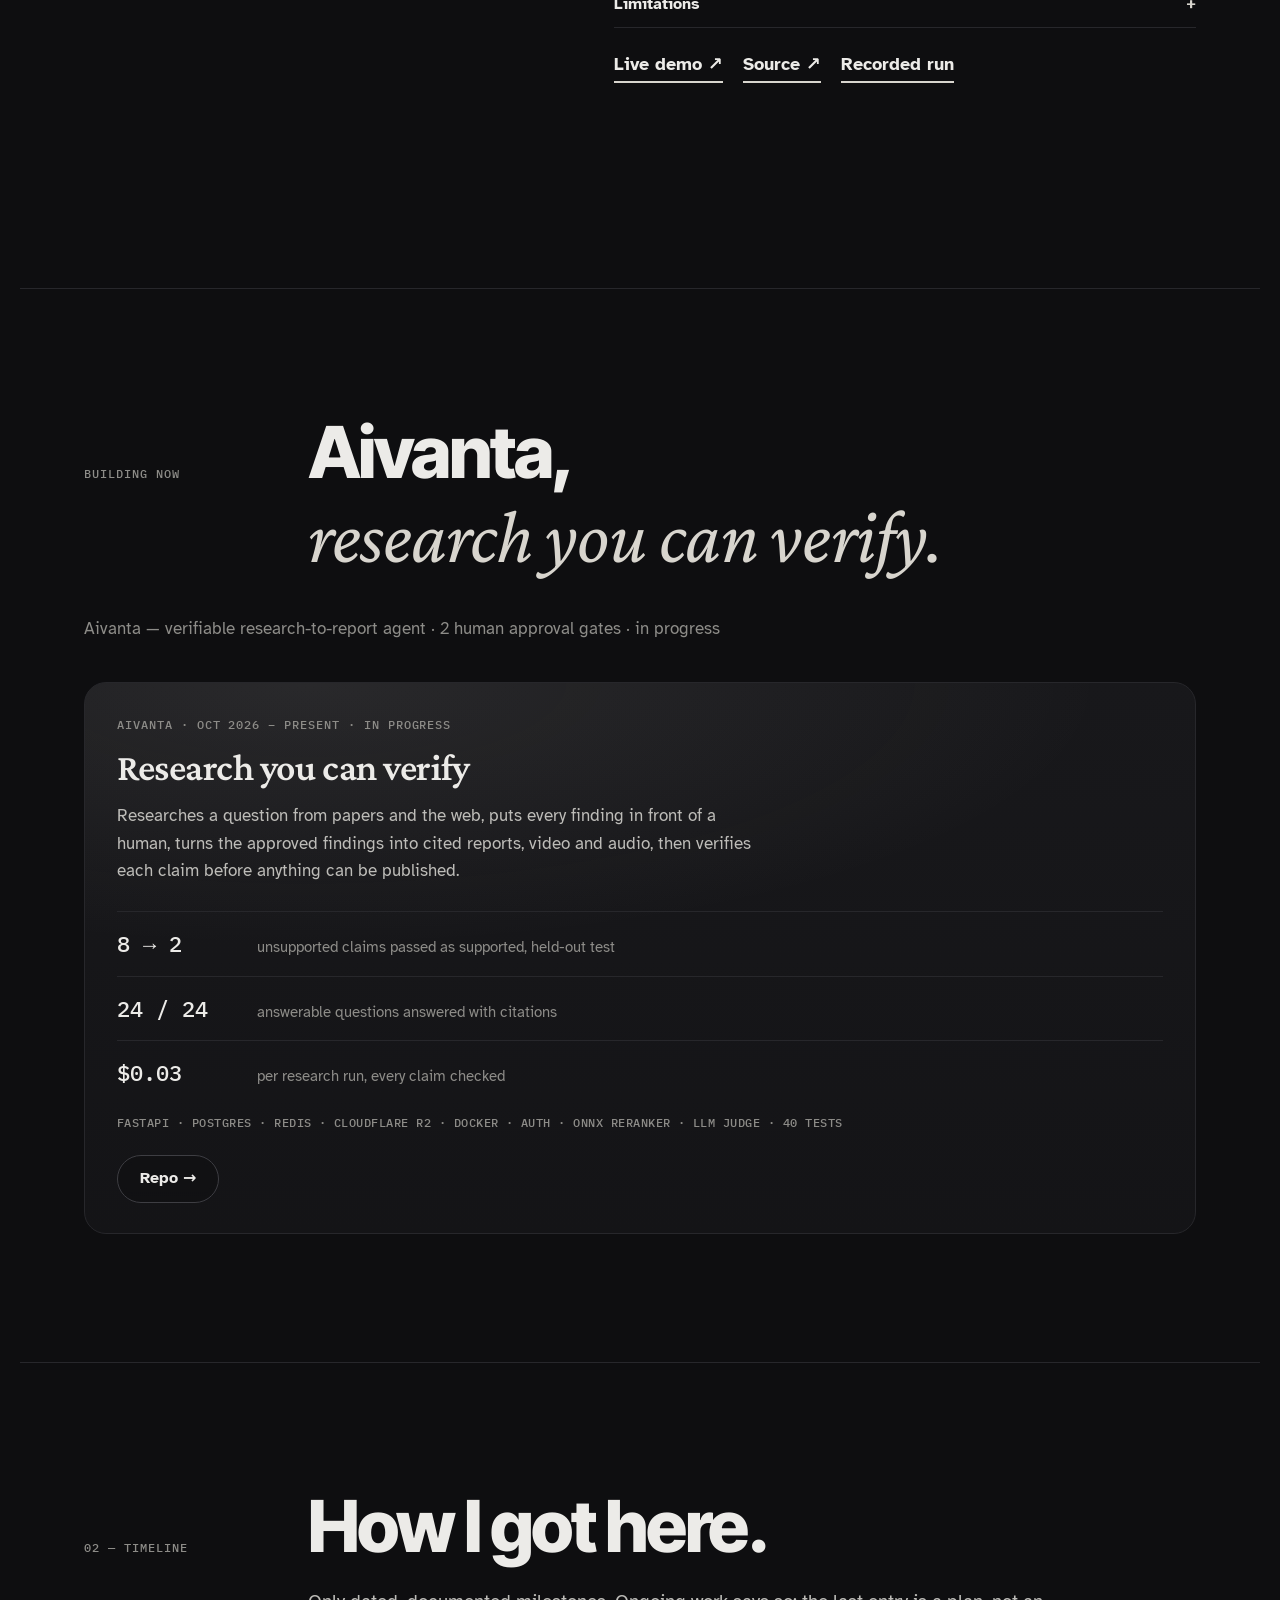
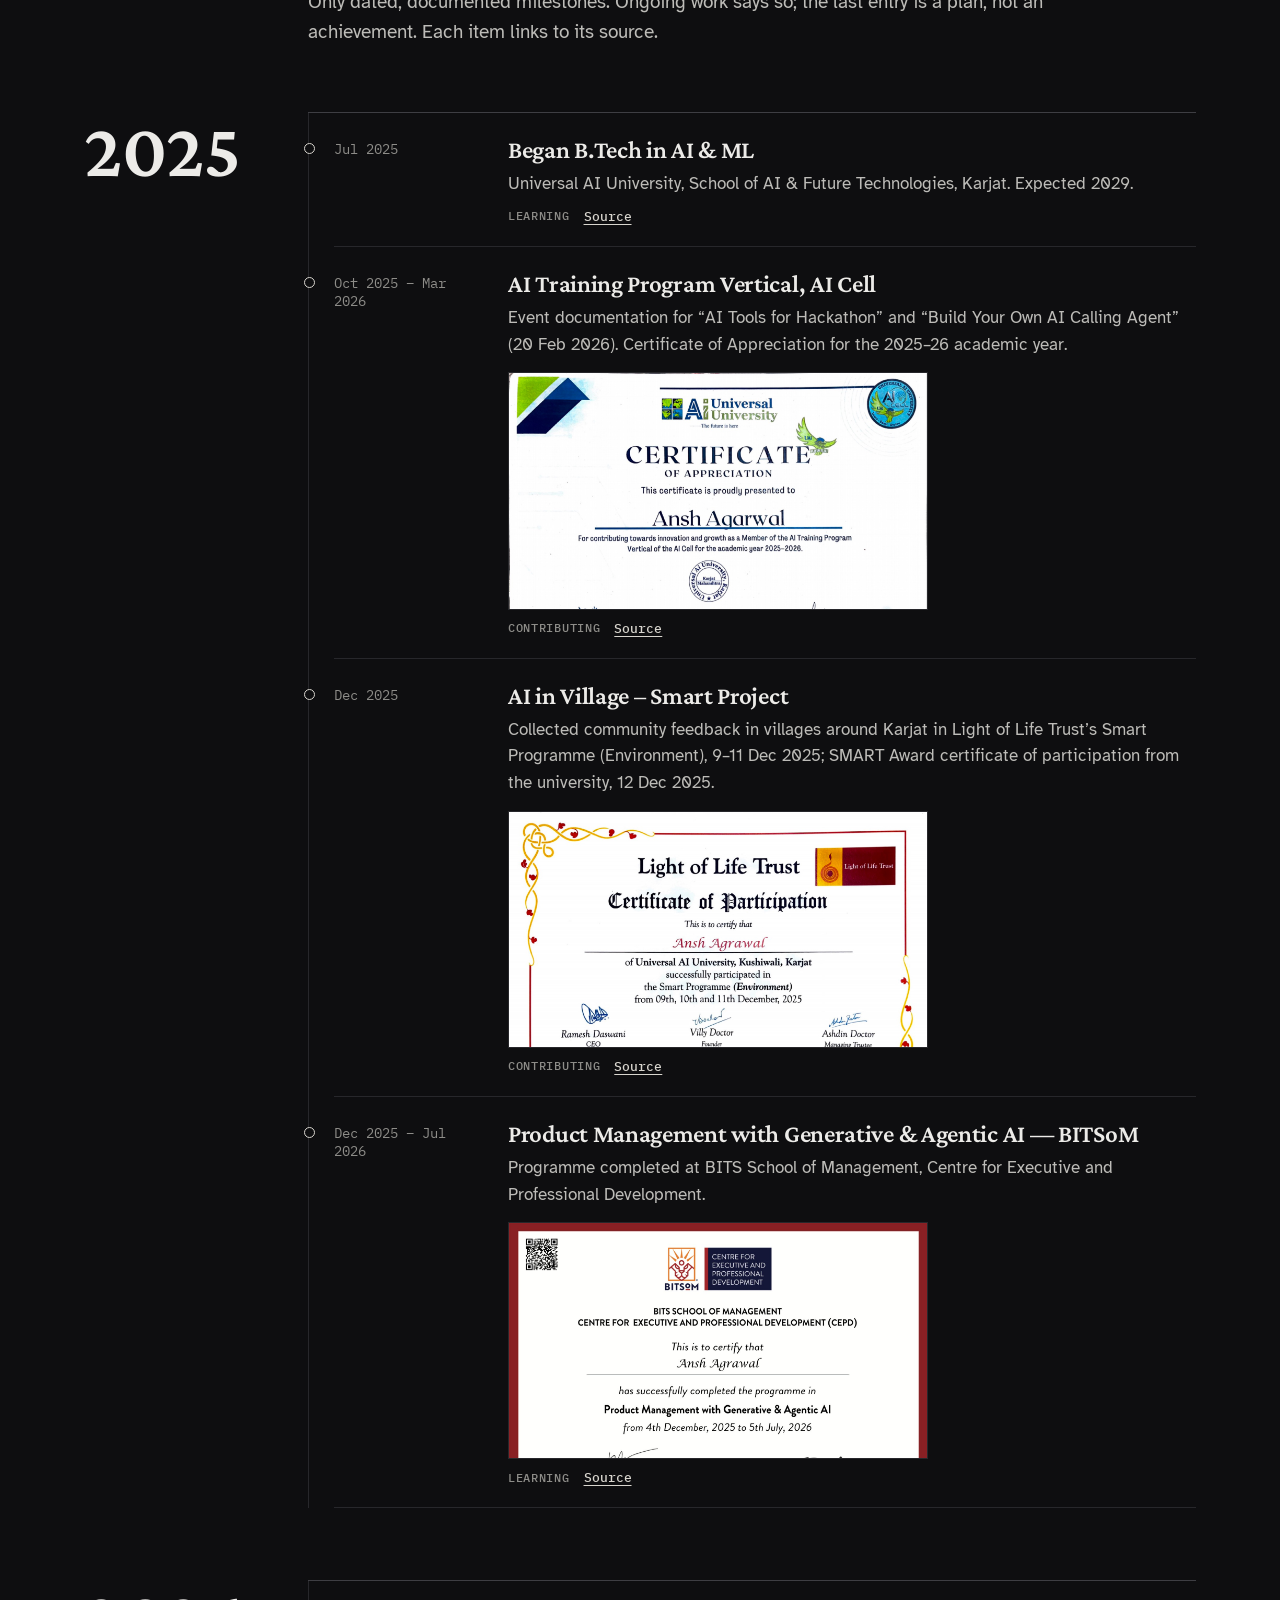
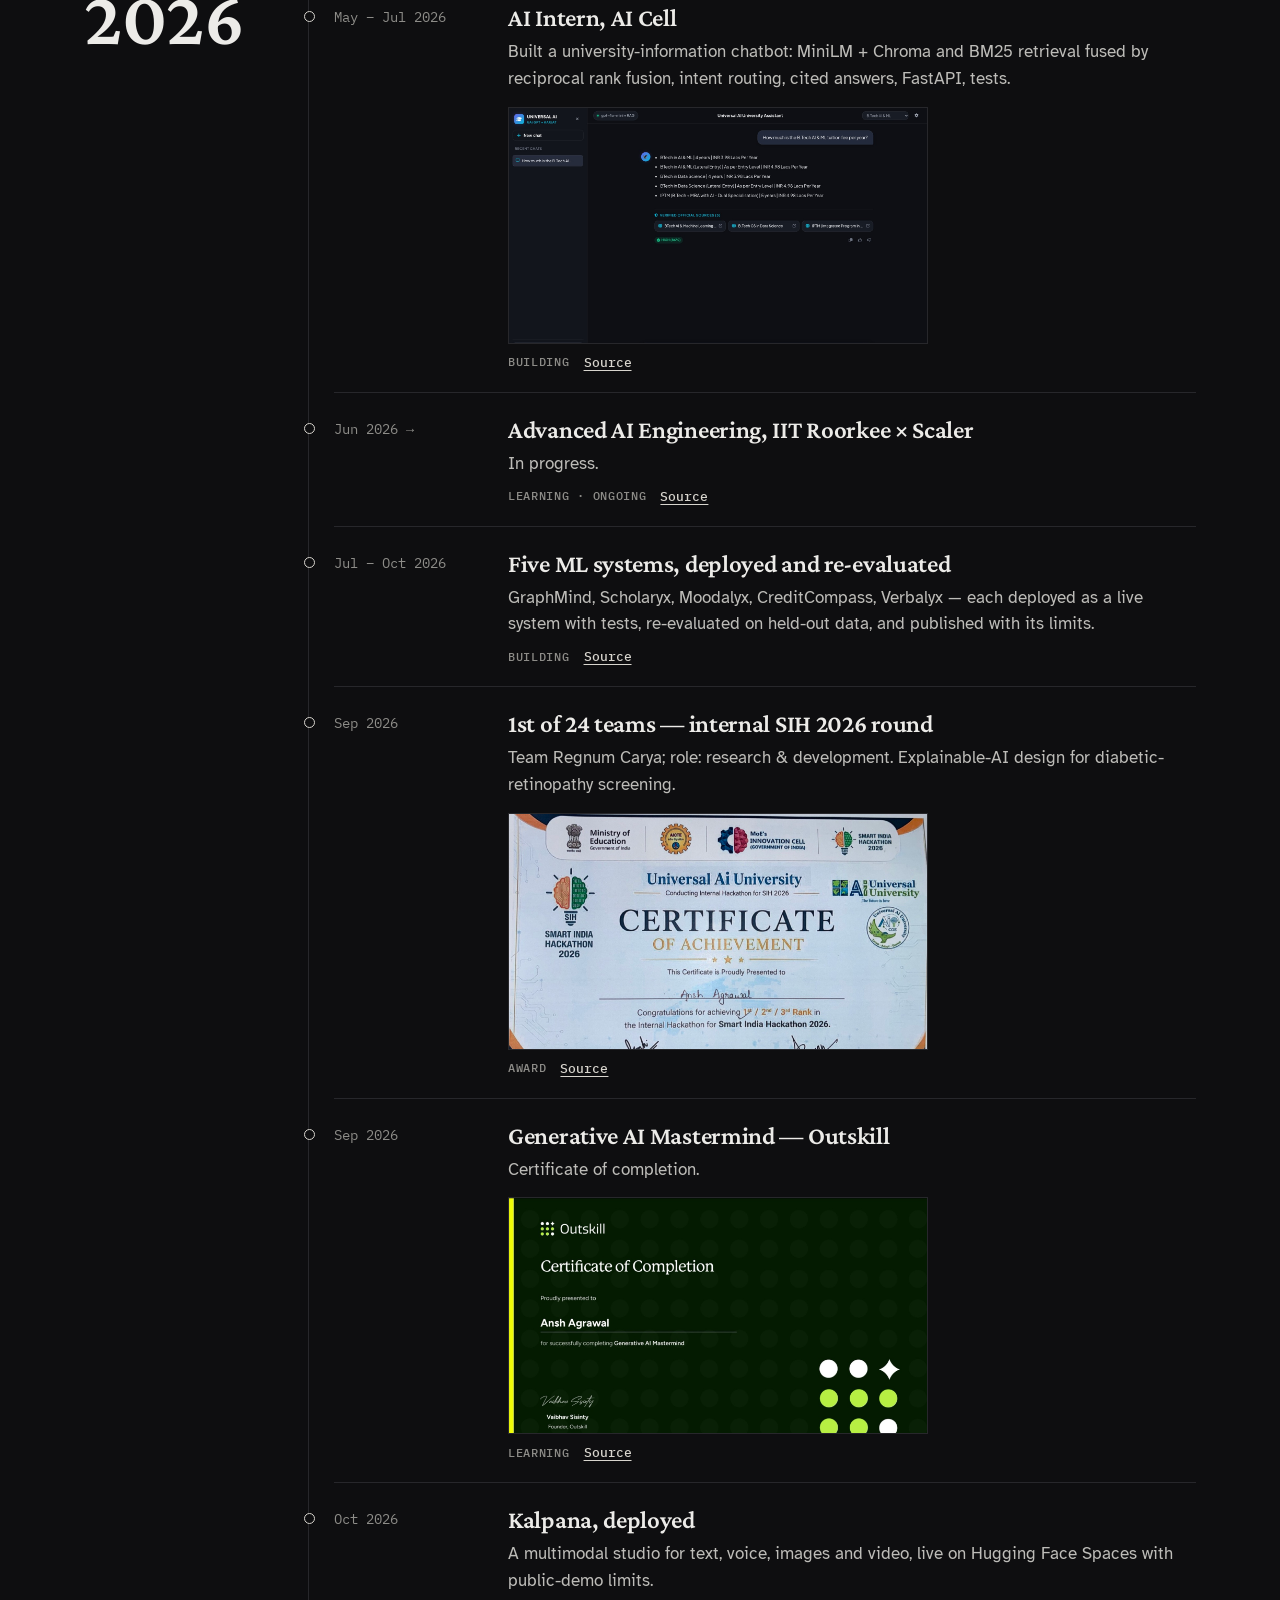
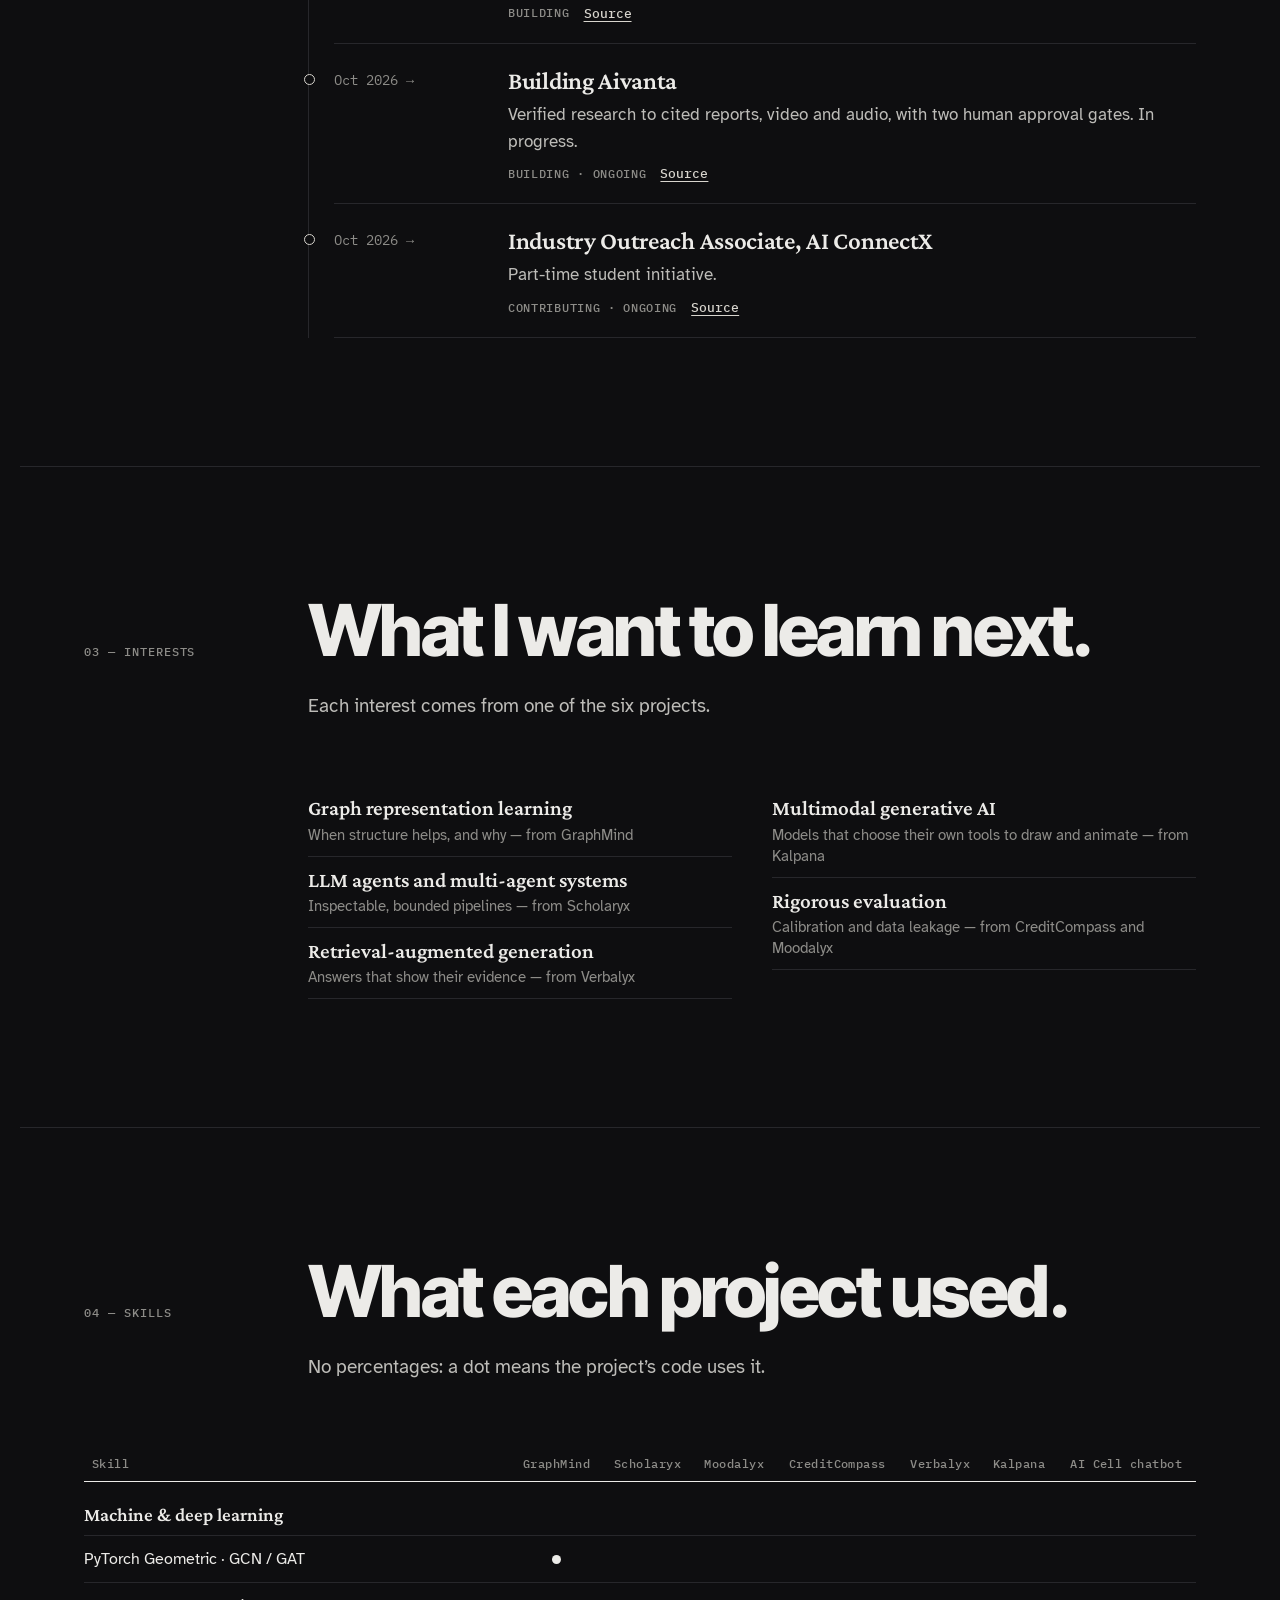
==== commit 955a4eba: "Revert "Mirror: swap to anshaiml369 identity (includes anshaiml369 resume/CV PDFs)" This reverts com" ====
--- a/index.html
+++ b/index.html
@@ -9,13 +9,13 @@
 <meta property="og:title" content="Ansh Agrawal — AI / ML engineering">
 <meta property="og:description" content="Six live AI systems across graphs, language, LLM agents, speech, tabular data and multimodal generation, each deployed and measured.">
 <meta property="og:type" content="website">
-<meta property="og:url" content="https://anshaiml369.github.io/">
-<meta property="og:image" content="https://anshaiml369.github.io/assets/og-card.png">
+<meta property="og:url" content="https://oblivioncore-369.github.io/">
+<meta property="og:image" content="https://oblivioncore-369.github.io/assets/og-card.png">
 <meta property="og:image:width" content="1200">
 <meta property="og:image:height" content="630">
 <meta property="og:image:alt" content="Ansh Agrawal — AI / ML engineering">
 <meta name="twitter:card" content="summary_large_image">
-<meta name="twitter:image" content="https://anshaiml369.github.io/assets/og-card.png">
+<meta name="twitter:image" content="https://oblivioncore-369.github.io/assets/og-card.png">
 <link rel="icon" href="assets/favicon-aa.svg" type="image/svg+xml">
 <link rel="preconnect" href="https://fonts.googleapis.com">
 <link rel="preconnect" href="https://fonts.gstatic.com" crossorigin>
@@ -72,7 +72,7 @@
         <p class="position">I build and deploy AI systems across graphs, language, LLM agents, speech, tabular data and multimodal generation — <em>and then test whether their results hold up.</em></p>
         <div class="hero-links">
           <a class="btn-pill solid" href="#systems">See the work ↓</a>
-          <a class="btn-pill" href="https://github.com/anshaiml369" target="_blank" rel="noopener">GitHub ↗</a>
+          <a class="btn-pill" href="https://github.com/OblivionCore-369" target="_blank" rel="noopener">GitHub ↗</a>
           <a class="btn-pill" href="#contact">Contact</a>
           <a class="btn-pill" href="assets/cv/Ansh_Agrawal_Resume.pdf" download>Resume ↓</a>
         </div>
@@ -147,7 +147,7 @@
       </ul>
       <p class="build-tags">FastAPI · Postgres · Redis · Cloudflare R2 · Docker · auth · ONNX reranker · LLM judge · 40 tests</p>
       <div class="build-links">
-        <a class="btn-pill" href="https://github.com/anshaiml369/aivanta" target="_blank" rel="noopener">Repo →</a>
+        <a class="btn-pill" href="https://github.com/OblivionCore-369/aivanta" target="_blank" rel="noopener">Repo →</a>
         <!-- <a class="btn-pill" href="[AIVANTA_DEMO_URL]" target="_blank" rel="noopener">Demo →</a> -->
       </div>
     </article>
@@ -242,12 +242,12 @@
       <a class="mail" href="mailto:ansh.aiml369@gmail.com">ansh.aiml369@gmail.com</a>
       <div class="ct-buttons">
         <a class="btn-pill solid" href="assets/cv/Ansh_Agrawal_Resume.pdf" target="_blank" rel="noopener">Download Resume (PDF)</a>
-        <a class="btn-pill" href="https://github.com/anshaiml369" target="_blank" rel="noopener">GitHub</a>
+        <a class="btn-pill" href="https://github.com/OblivionCore-369" target="_blank" rel="noopener">GitHub</a>
         <a class="btn-pill" href="https://www.linkedin.com/in/ansh-agrawal-0738803a6/" target="_blank" rel="noopener">LinkedIn</a>
       </div>
     </div>
     <ul class="c-links">
-      <li><a href="https://github.com/anshaiml369" target="_blank" rel="noopener">GitHub <span>anshaiml369 ↗</span></a></li>
+      <li><a href="https://github.com/OblivionCore-369" target="_blank" rel="noopener">GitHub <span>OblivionCore-369 ↗</span></a></li>
       <li><a href="https://www.linkedin.com/in/ansh-agrawal-0738803a6/" target="_blank" rel="noopener">LinkedIn <span>ansh-agrawal ↗</span></a></li>
       <li><a href="assets/cv/Ansh_Agrawal_Resume.pdf" download>Resume <span>1 page · PDF ↓</span></a></li>
       <li><a href="assets/cv/Ansh_Agrawal_CV.pdf" download>CV <span>2 pages · PDF ↓</span></a></li>
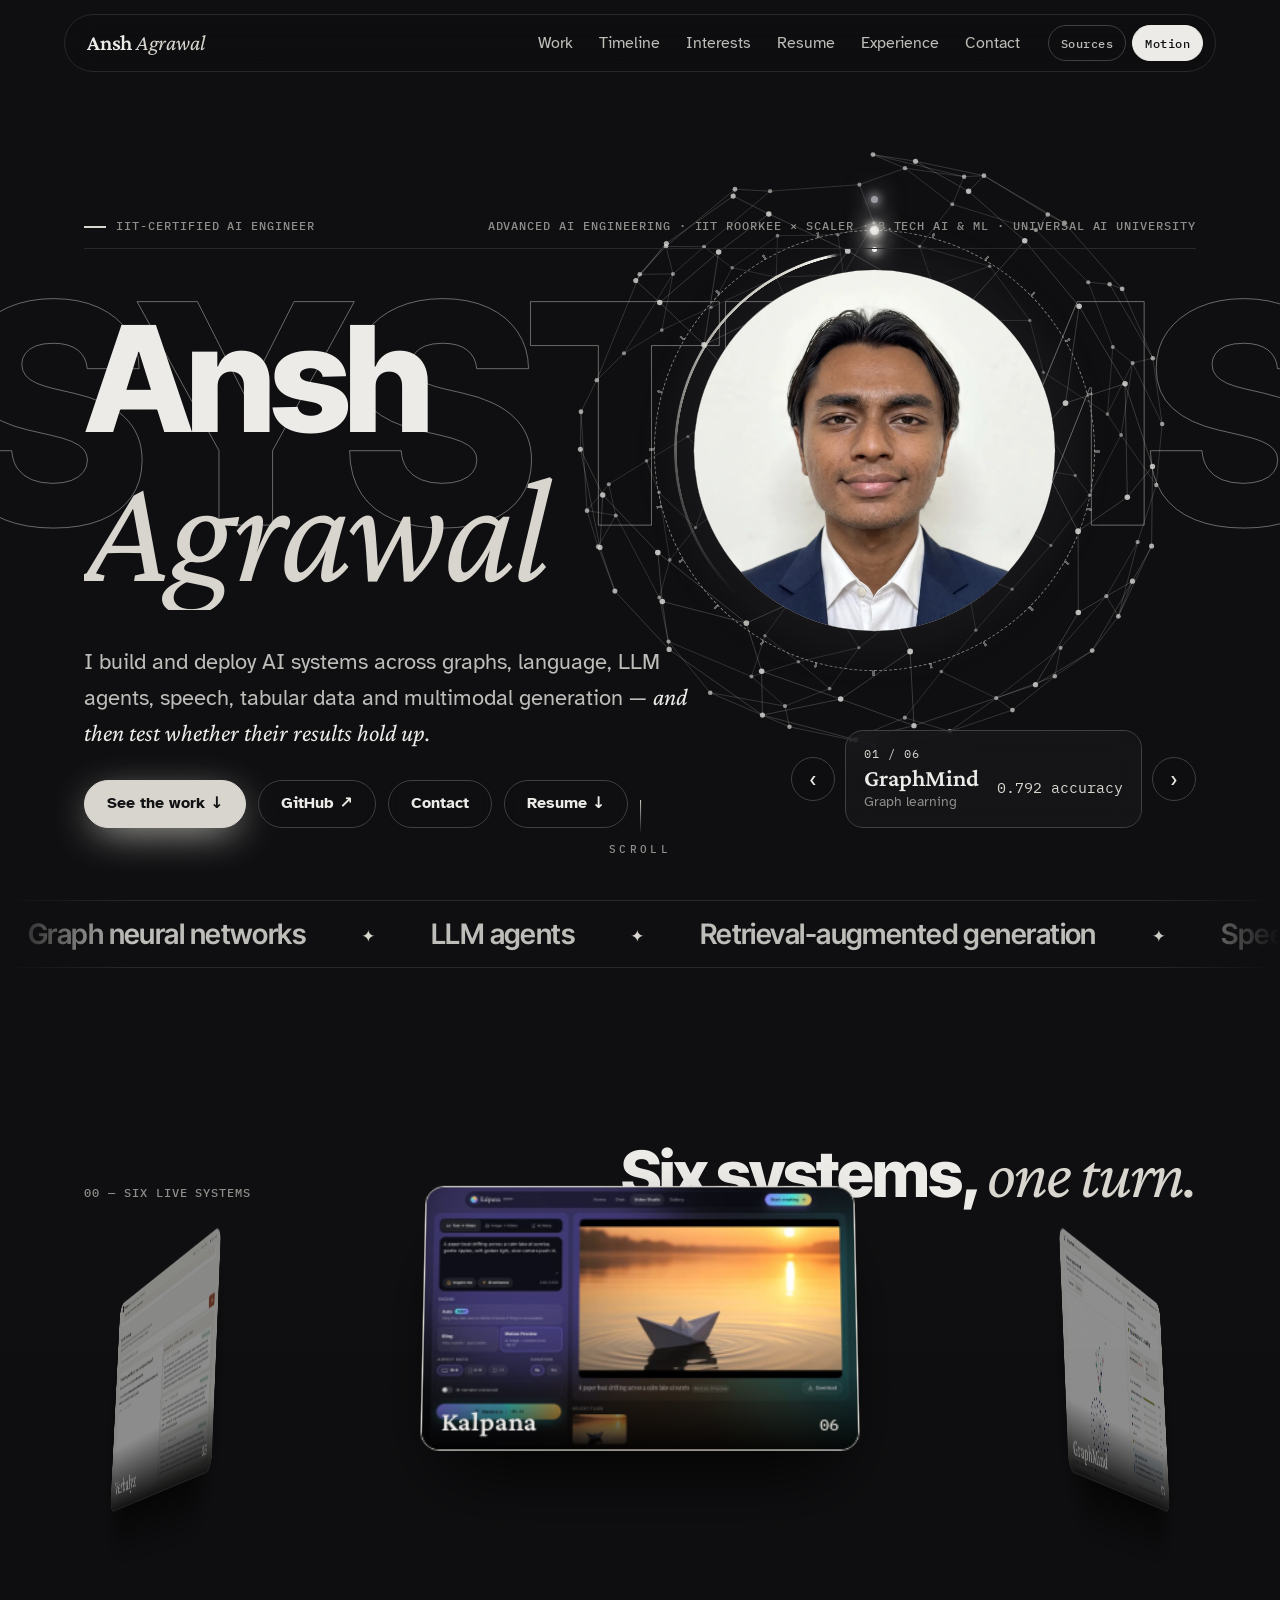
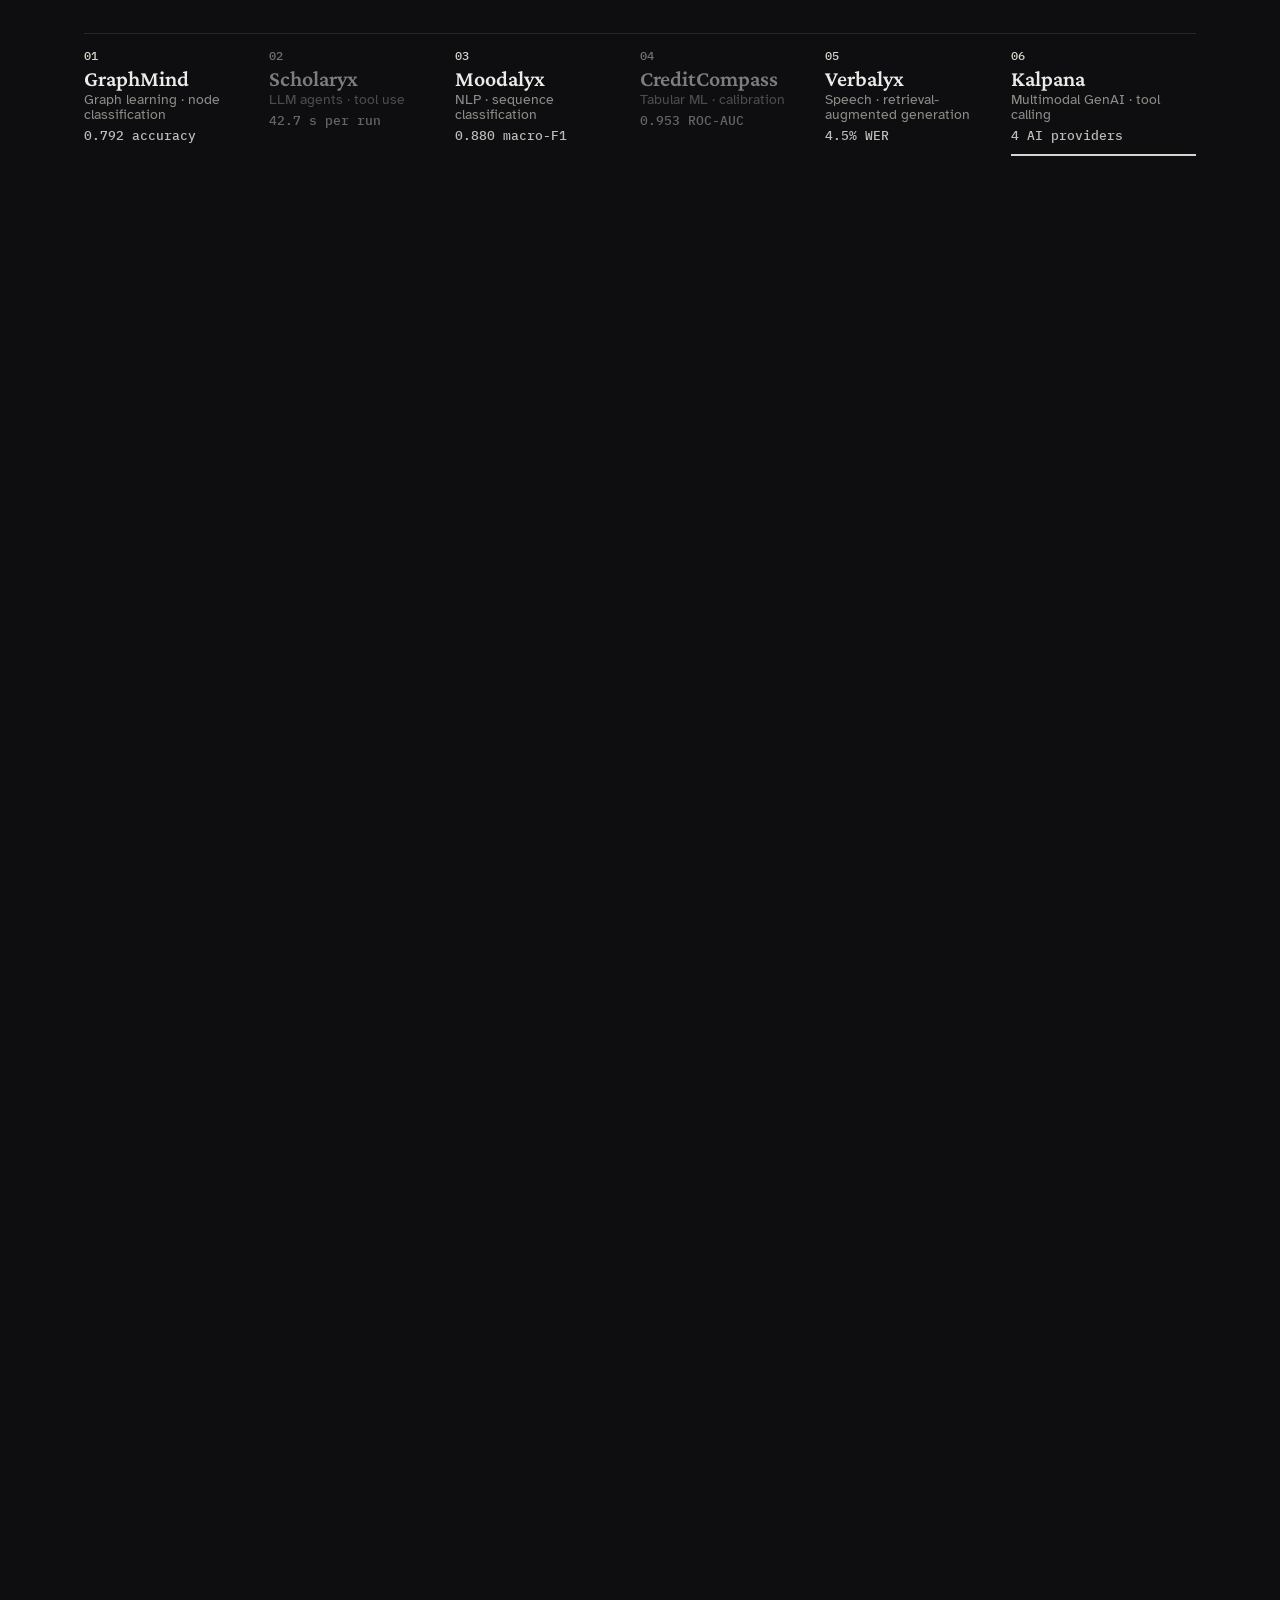
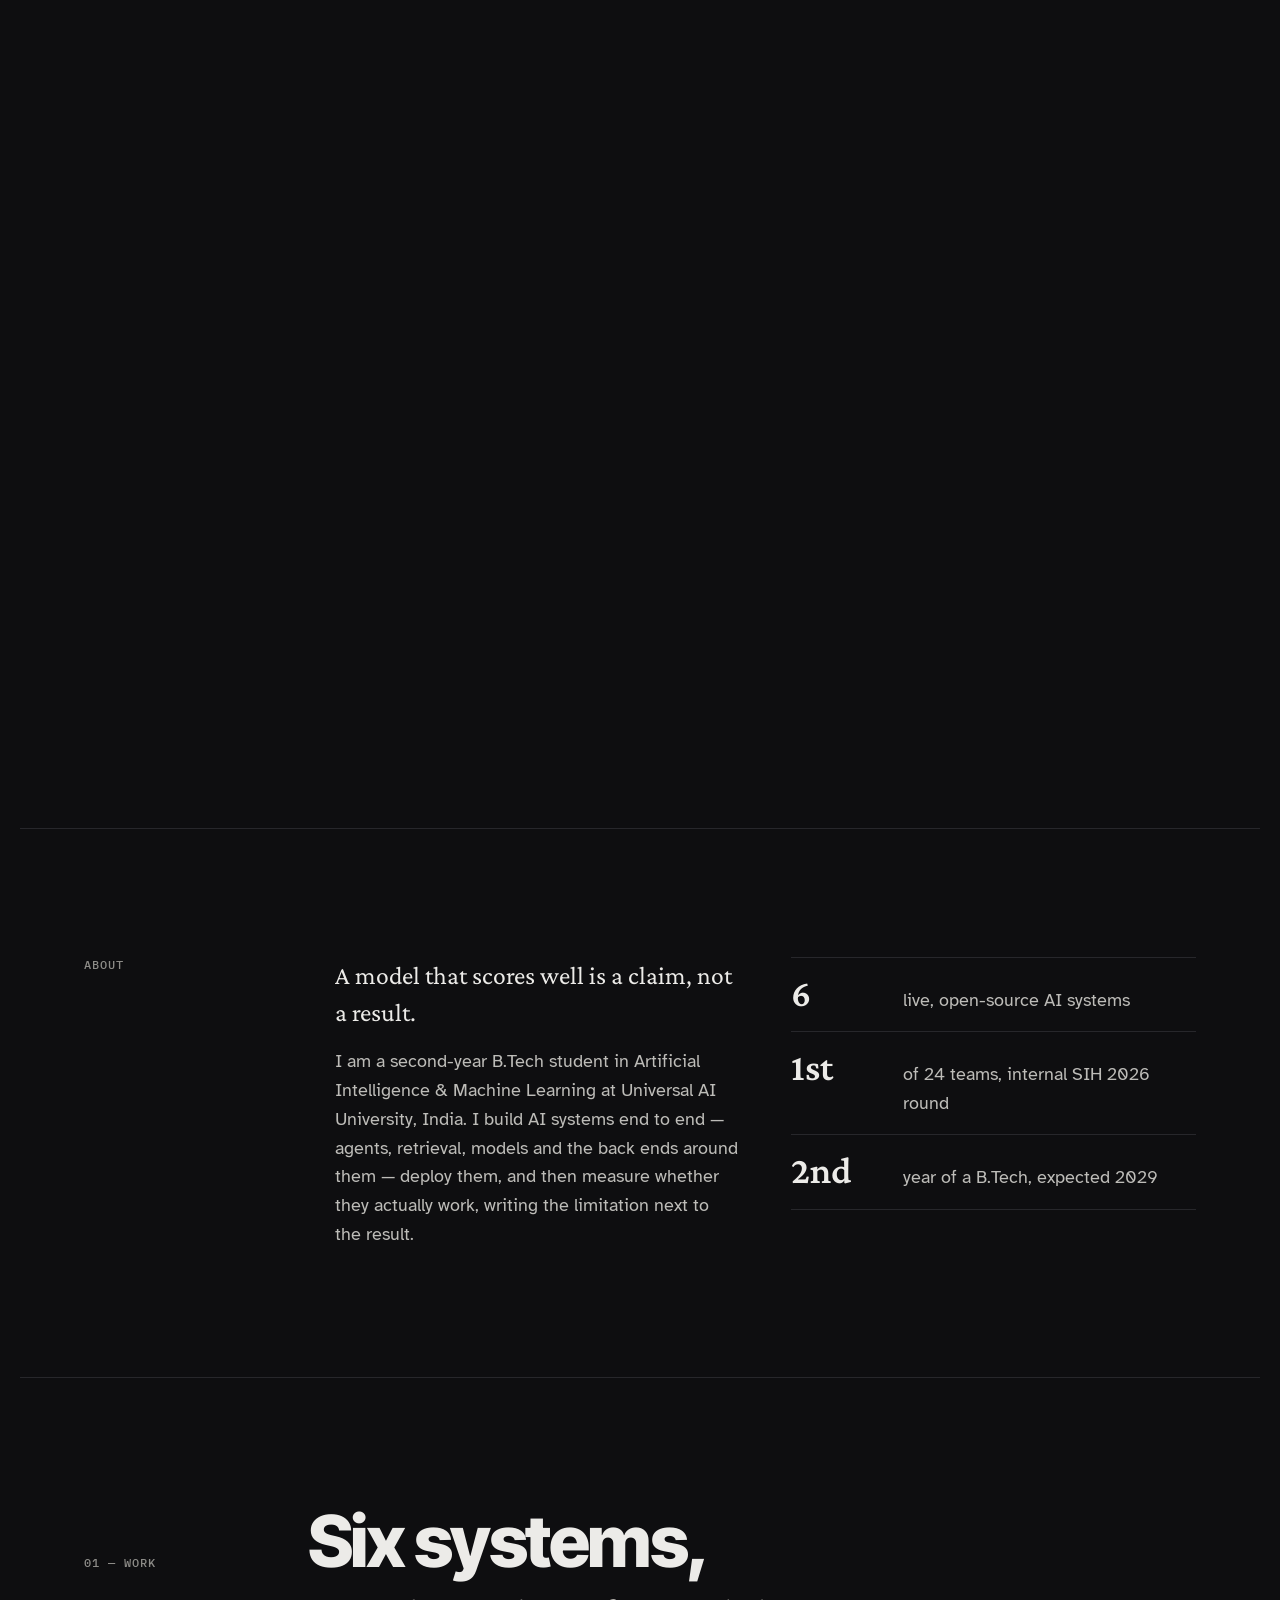
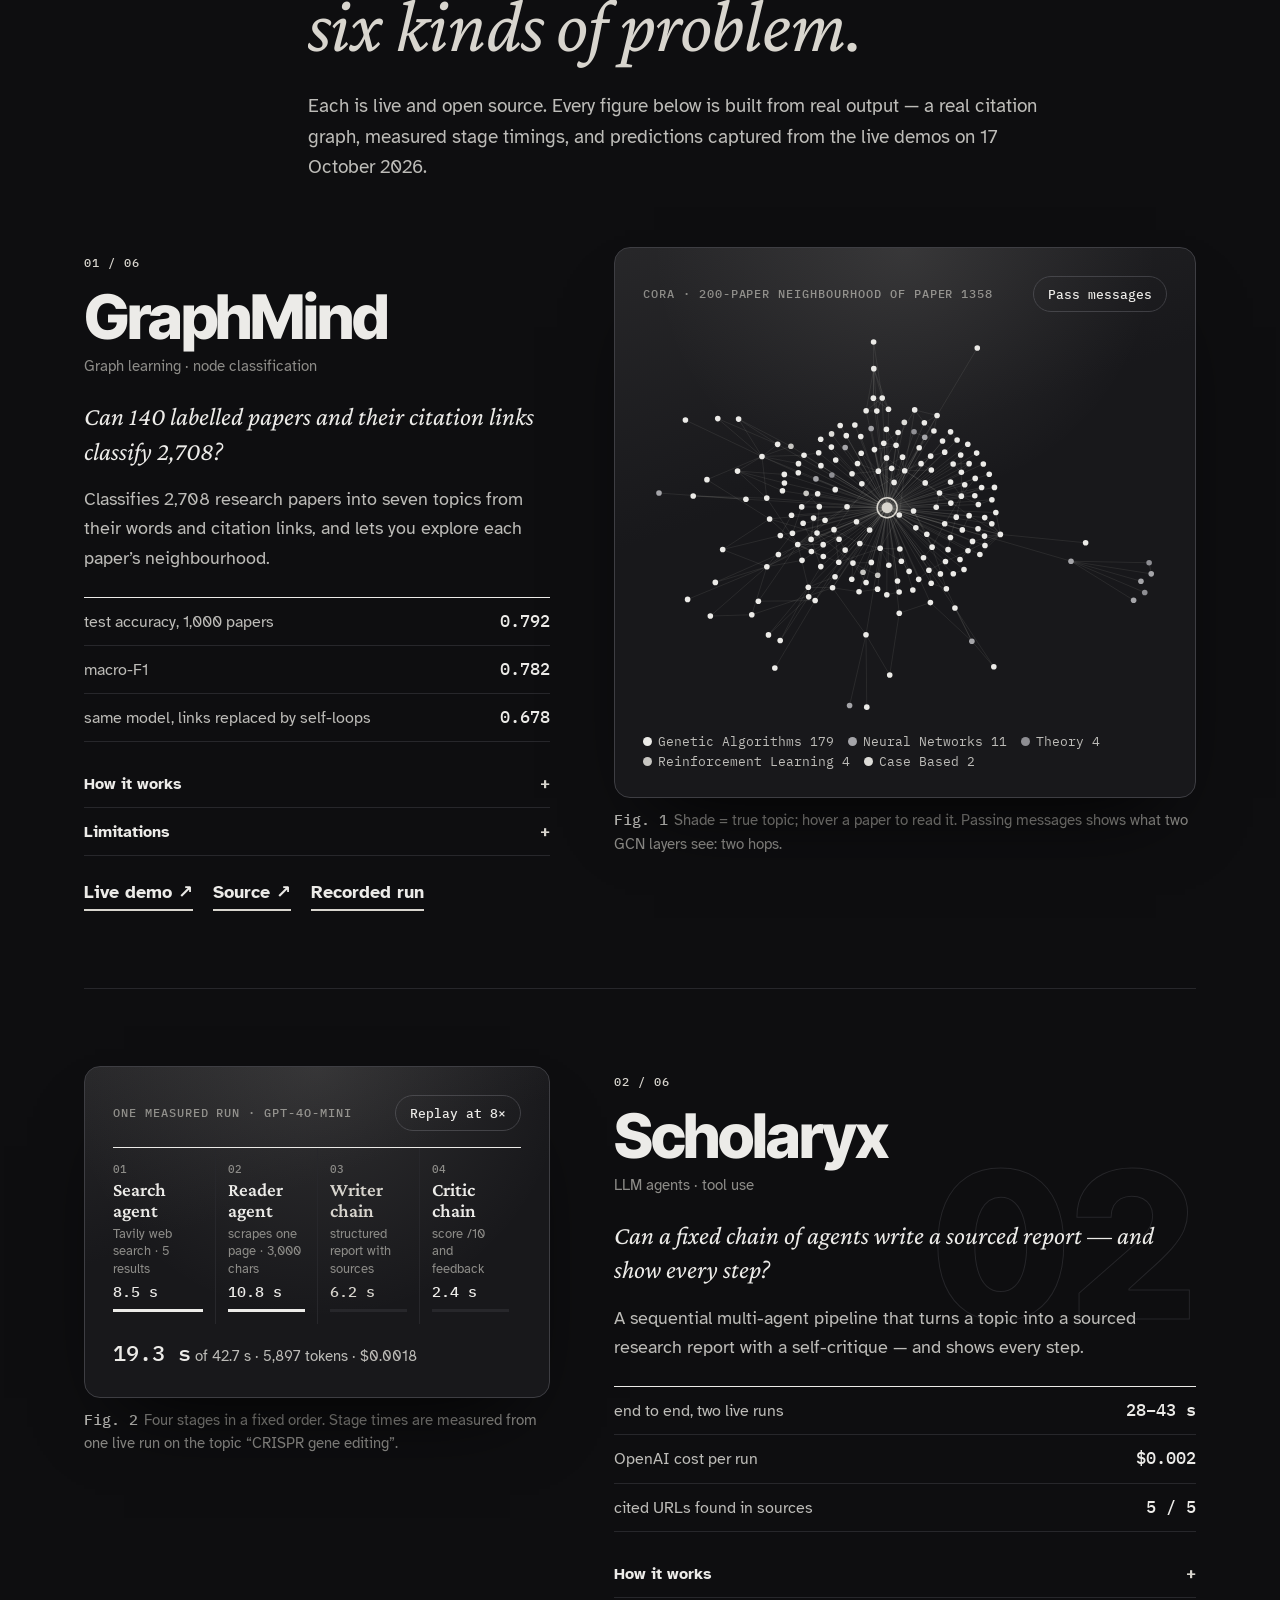
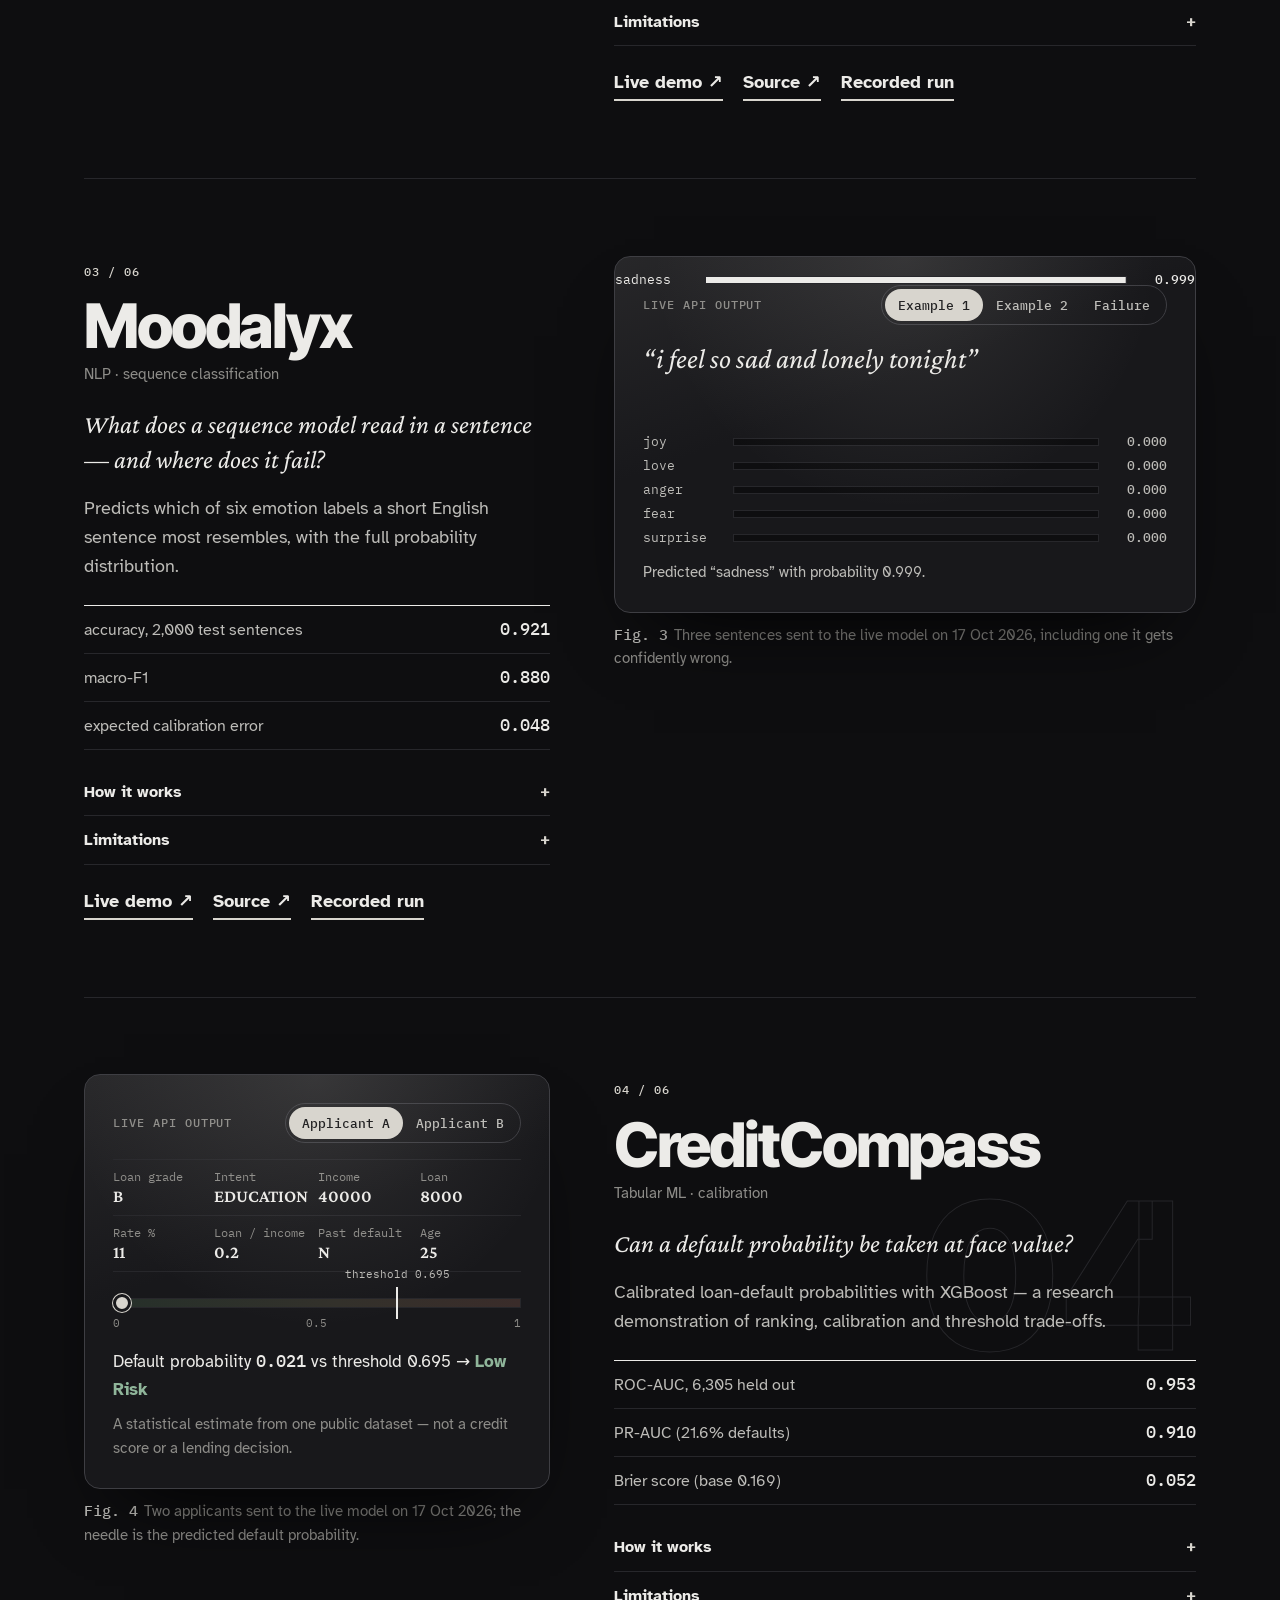
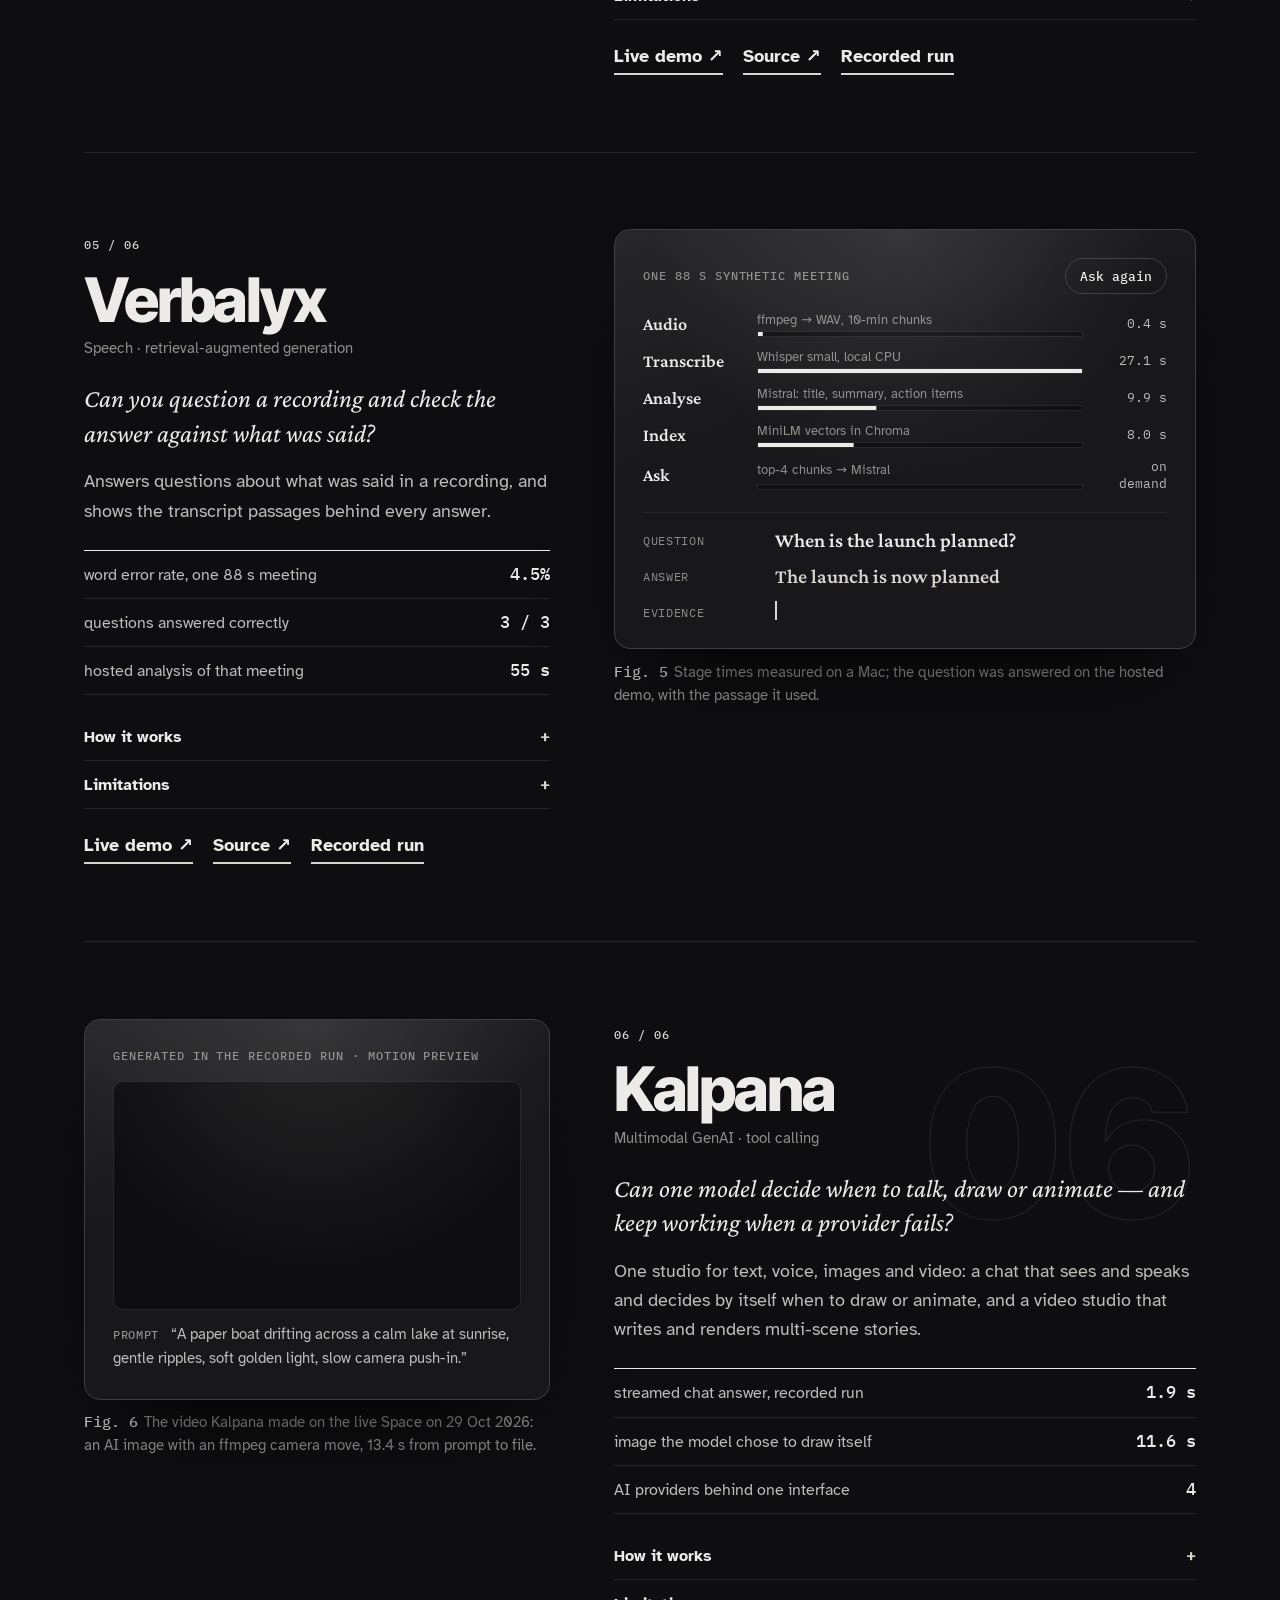
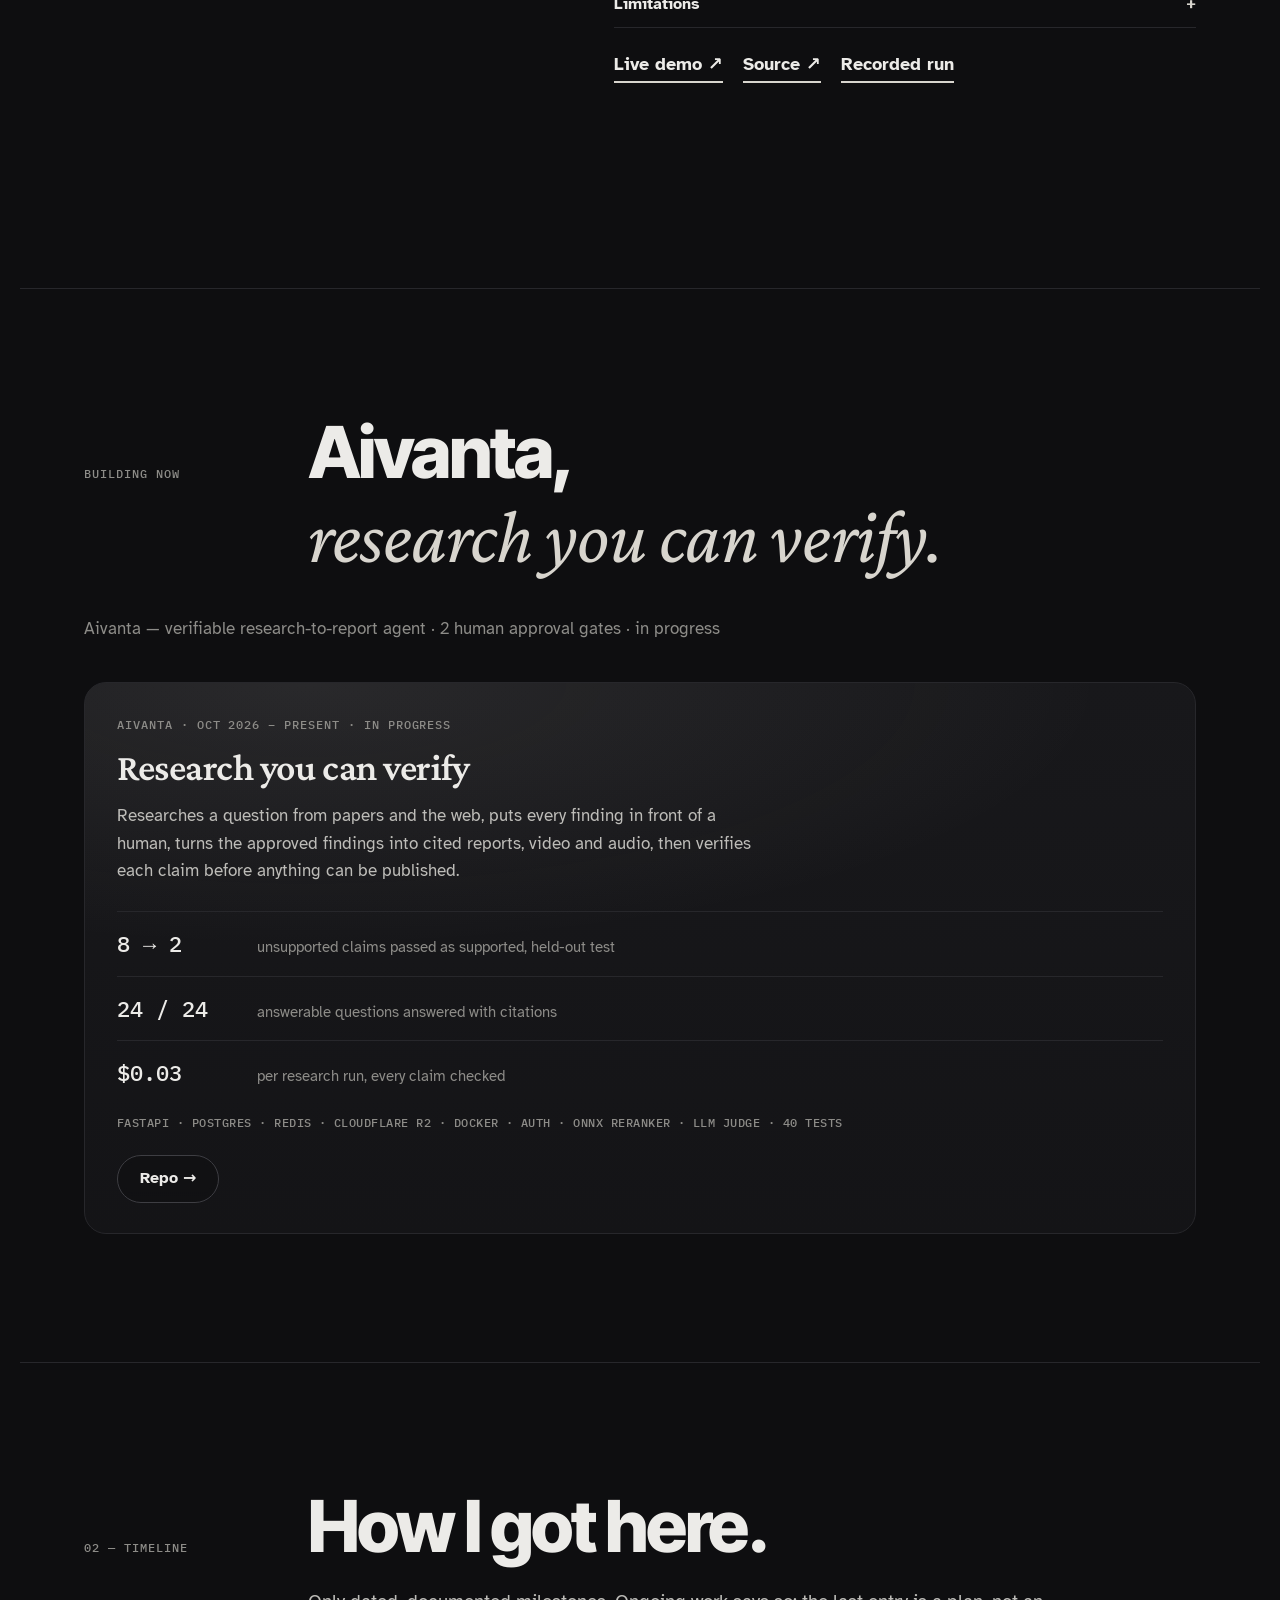
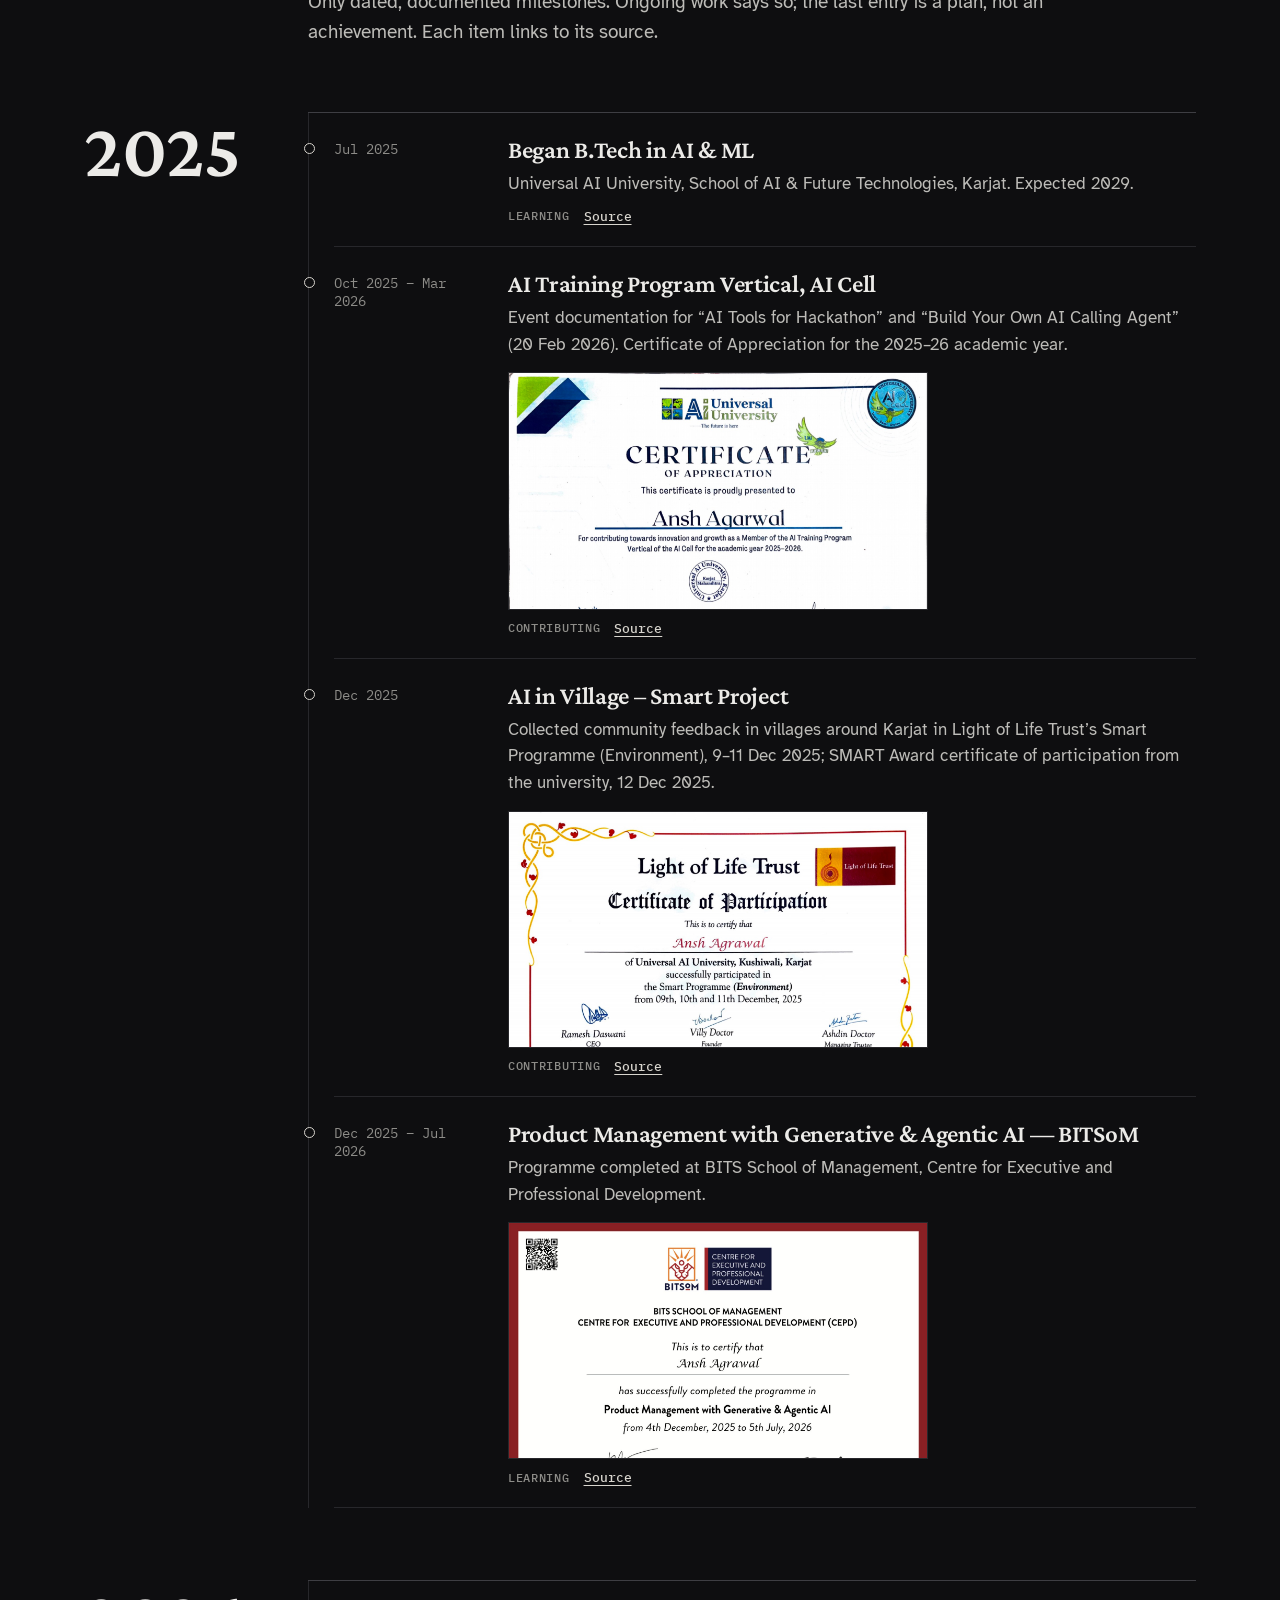
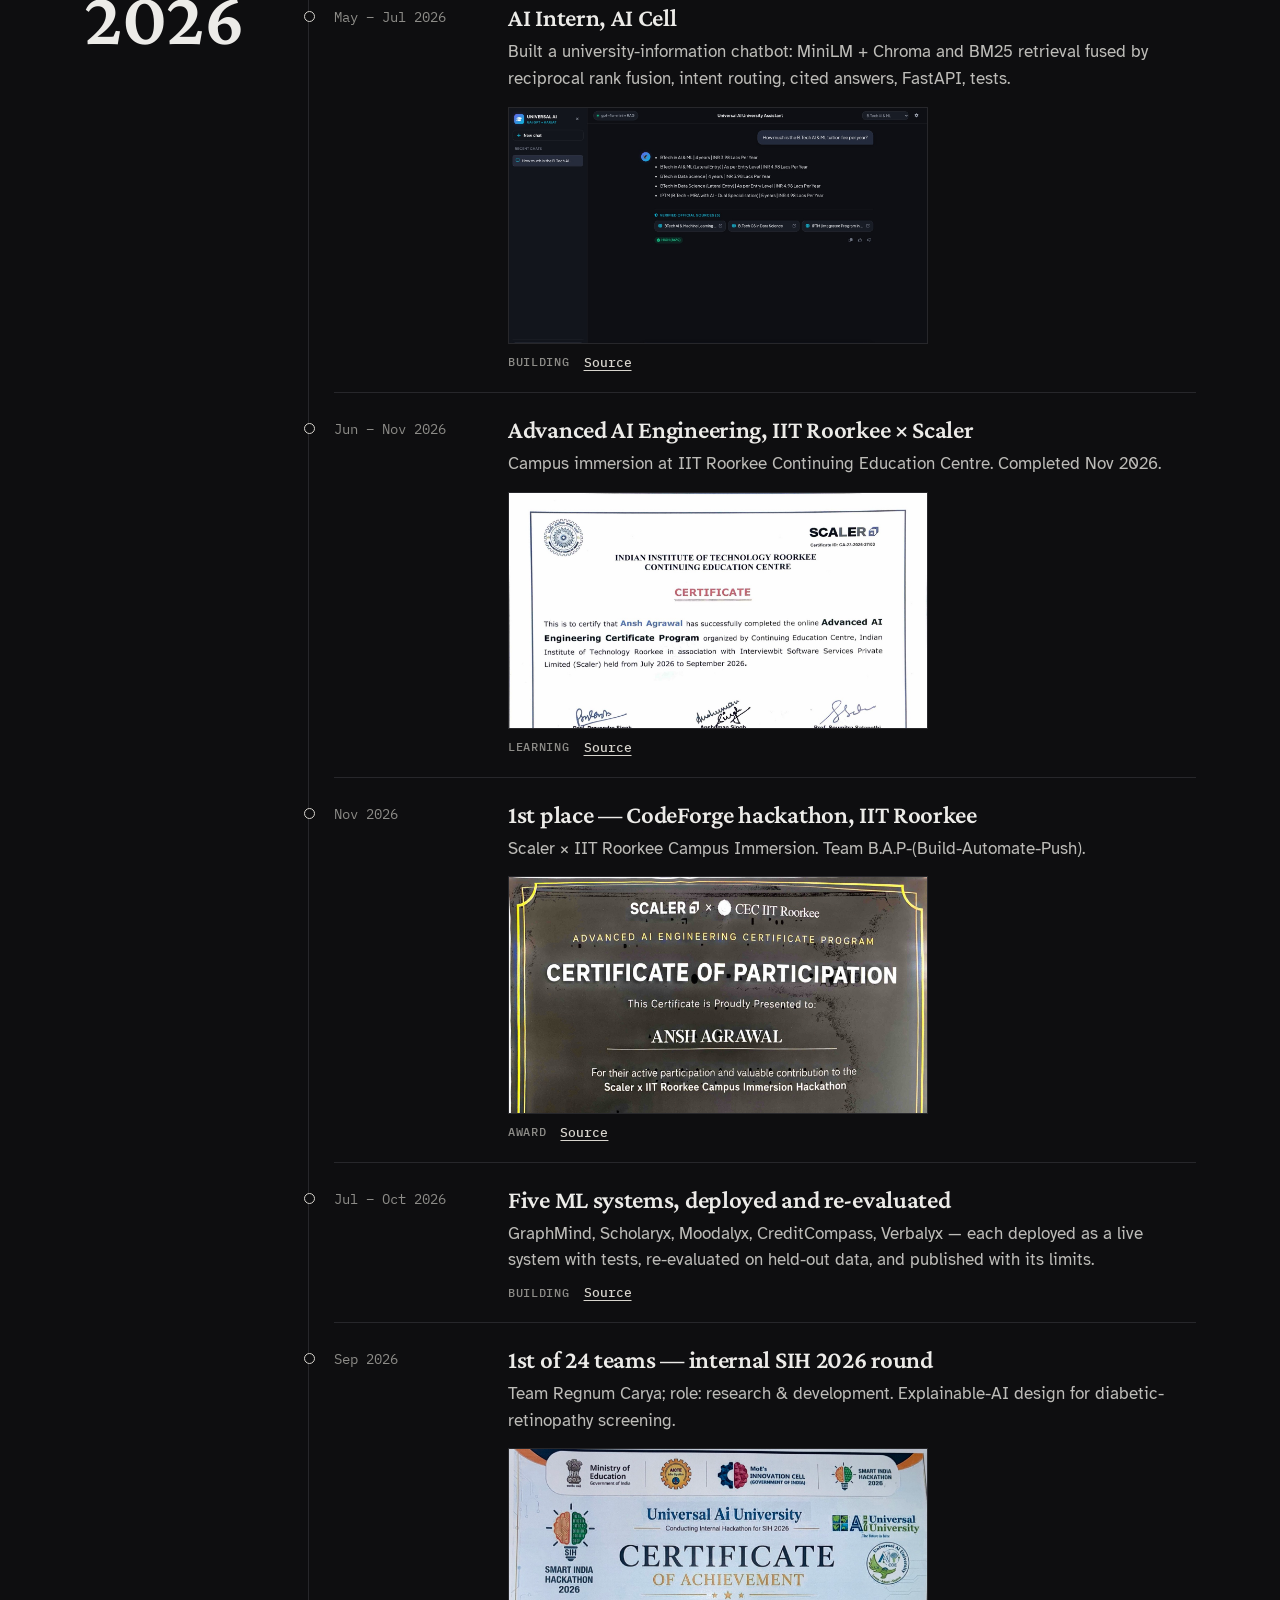
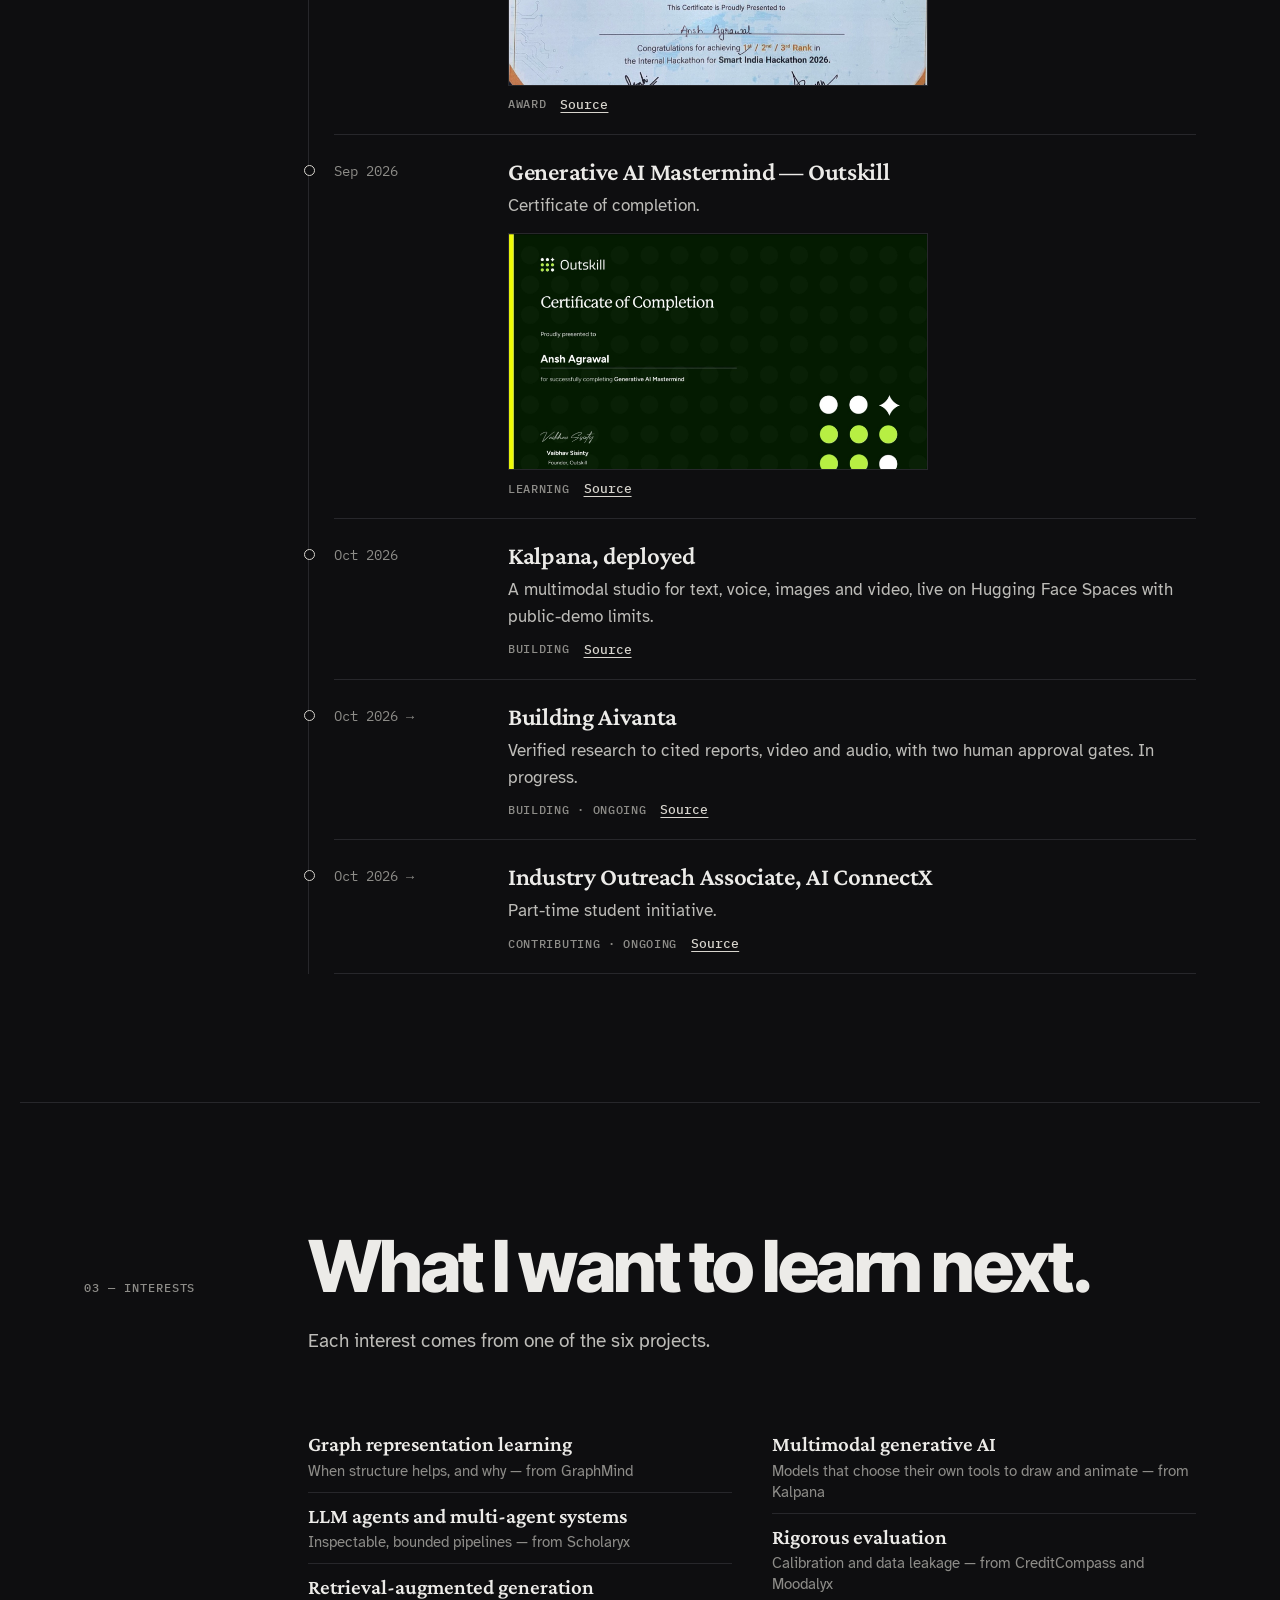
==== commit 1e74bbce: "IIT Roorkee programme completed, CodeForge 1st place, Education section Marks the IIT Roorkee × Scal" ====
--- a/index.html
+++ b/index.html
@@ -3,10 +3,10 @@
 <head>
 <meta charset="utf-8">
 <meta name="viewport" content="width=device-width, initial-scale=1">
-<title>Ansh Agrawal — AI / ML engineering</title>
+<title>Ansh Agrawal — IIT-certified AI engineer</title>
 <meta name="description" content="Ansh Agrawal, B.Tech AI & ML student. Six live AI systems across graphs, language, LLM agents, speech, tabular data and multimodal generation — each re-evaluated, with every claim traced to its source.">
 <meta name="theme-color" content="#0c0b0a">
-<meta property="og:title" content="Ansh Agrawal — AI / ML engineering">
+<meta property="og:title" content="Ansh Agrawal — IIT-certified AI engineer">
 <meta property="og:description" content="Six live AI systems across graphs, language, LLM agents, speech, tabular data and multimodal generation, each deployed and measured.">
 <meta property="og:type" content="website">
 <meta property="og:url" content="https://oblivioncore-369.github.io/">
@@ -65,7 +65,7 @@
     </div>
   </figure>
   <div class="wrap hero-in">
-    <div class="mast"><span class="label"><i class="tick"></i>AI / ML engineering</span><span class="label">B.Tech AI &amp; ML · Universal AI University · class of 2029</span></div>
+    <div class="mast"><span class="label"><i class="tick"></i>IIT-certified AI engineer</span><span class="label">Advanced AI Engineering · IIT Roorkee × Scaler · B.Tech AI &amp; ML · Universal AI University</span></div>
     <div class="hero-copy">
       <h1 class="hero-name" id="name"><span class="line rise"><span class="hn-sans">Ansh</span></span><span class="line rise"><span class="hn-serif">Agrawal</span></span></h1>
       <div class="enter">
@@ -216,15 +216,22 @@
     <div class="xp-col enter">
       <h3>Achievements &amp; credentials</h3>
       <ul class="xp-list">
+        <li data-ev="checked" data-src="On-site presentation slides listing team B.A.P as CodeForge winner"><b>1st place — CodeForge hackathon</b><span>Scaler × IIT Roorkee Campus Immersion · 15 Nov 2026 · team B.A.P-(Build-Automate-Push)</span><span class="status s-info">Document checked</span></li>
         <li><b>Product Management with Generative &amp; Agentic AI</b><span>BITS School of Management (BITSoM), Centre for Executive and Professional Development · 4 Dec 2025 – 5 Jul 2026</span><span class="status s-info">Certificate inspected</span></li>
         <li><b>1st of 24 teams — internal hackathon for SIH 2026</b><span>Universal AI University · Sep 2026 · team Regnum Carya · role: research &amp; development</span><span class="status s-info">Certificate inspected</span></li>
         <li><b>Certificate of Appreciation</b><span>AI Cell, AI Training Program Vertical · 2025–26</span><span class="status s-info">Certificate inspected</span></li>
         <li><b>SMART Award · Certificate of Participation</b><span>Universal AI University, Centre for Social, Sustainable &amp; Spiritual Development · 12 Dec 2025</span><span class="status s-info">Certificate inspected</span></li>
         <li><b>Generative AI Mastermind</b><span>Outskill · Sep 2026</span><span class="status s-info">Certificate inspected</span></li>
-        <li><b>Advanced AI Engineering</b><span>IIT Roorkee × Scaler · Jun 2026 – present · Scaler progress card: top 20% of learners, 77.42% problem solving</span><span class="status s-warn">In progress</span></li>
-        <li><b>Master Python Programming</b><span>Udemy · 2026</span><span class="status s-warn">Self-reported</span></li>
+        <li data-ev="checked" data-src="Certificate inspected (IIT Roorkee CEC × Scaler)"><b>Advanced AI Engineering</b><span>IIT Roorkee × Scaler · Jun – Nov 2026 · completed</span><span class="status s-info">Certificate inspected</span></li>
       </ul>
     </div>
+  </div>
+  <div class="xp-col enter">
+    <h3>Education</h3>
+    <ul class="xp-list">
+      <li data-ev="checked" data-src="Certificate inspected (IIT Roorkee CEC × Scaler)"><b>Advanced AI Engineering Program</b><span>IIT Roorkee, Continuing Education Centre × Scaler · Jun – Nov 2026 · 5 months</span><p>Production-grade AI systems, NL-to-code agents, policy gates, sandbox execution. Campus immersion at IIT Roorkee CEC, Nov 2026.</p></li>
+      <li data-ev="checked" data-src="Course schedule from 15 Jul 2025; offer letter"><b>B.Tech, Artificial Intelligence &amp; Machine Learning</b><span>Universal AI University, Karjat · Jul 2025 – 2029 (expected) · CGPA 7.78/10</span></li>
+    </ul>
   </div>
   <div class="certs-wrap enter">
     <h3 class="certs-h">Certificates <span>— select one to open it</span></h3>
@@ -266,7 +273,7 @@
 
 <script src="vendor/motion-12.43.0.js"></script>
 <script src="vendor/lenis-1.3.27.min.js"></script>
-<script src="js/data.js?v=23"></script>
+<script src="js/data.js?v=24"></script>
 <script src="js/evidence-data.js?v=23"></script>
 <script src="js/core.js?v=20"></script>
 <script src="js/work.js?v=4"></script>
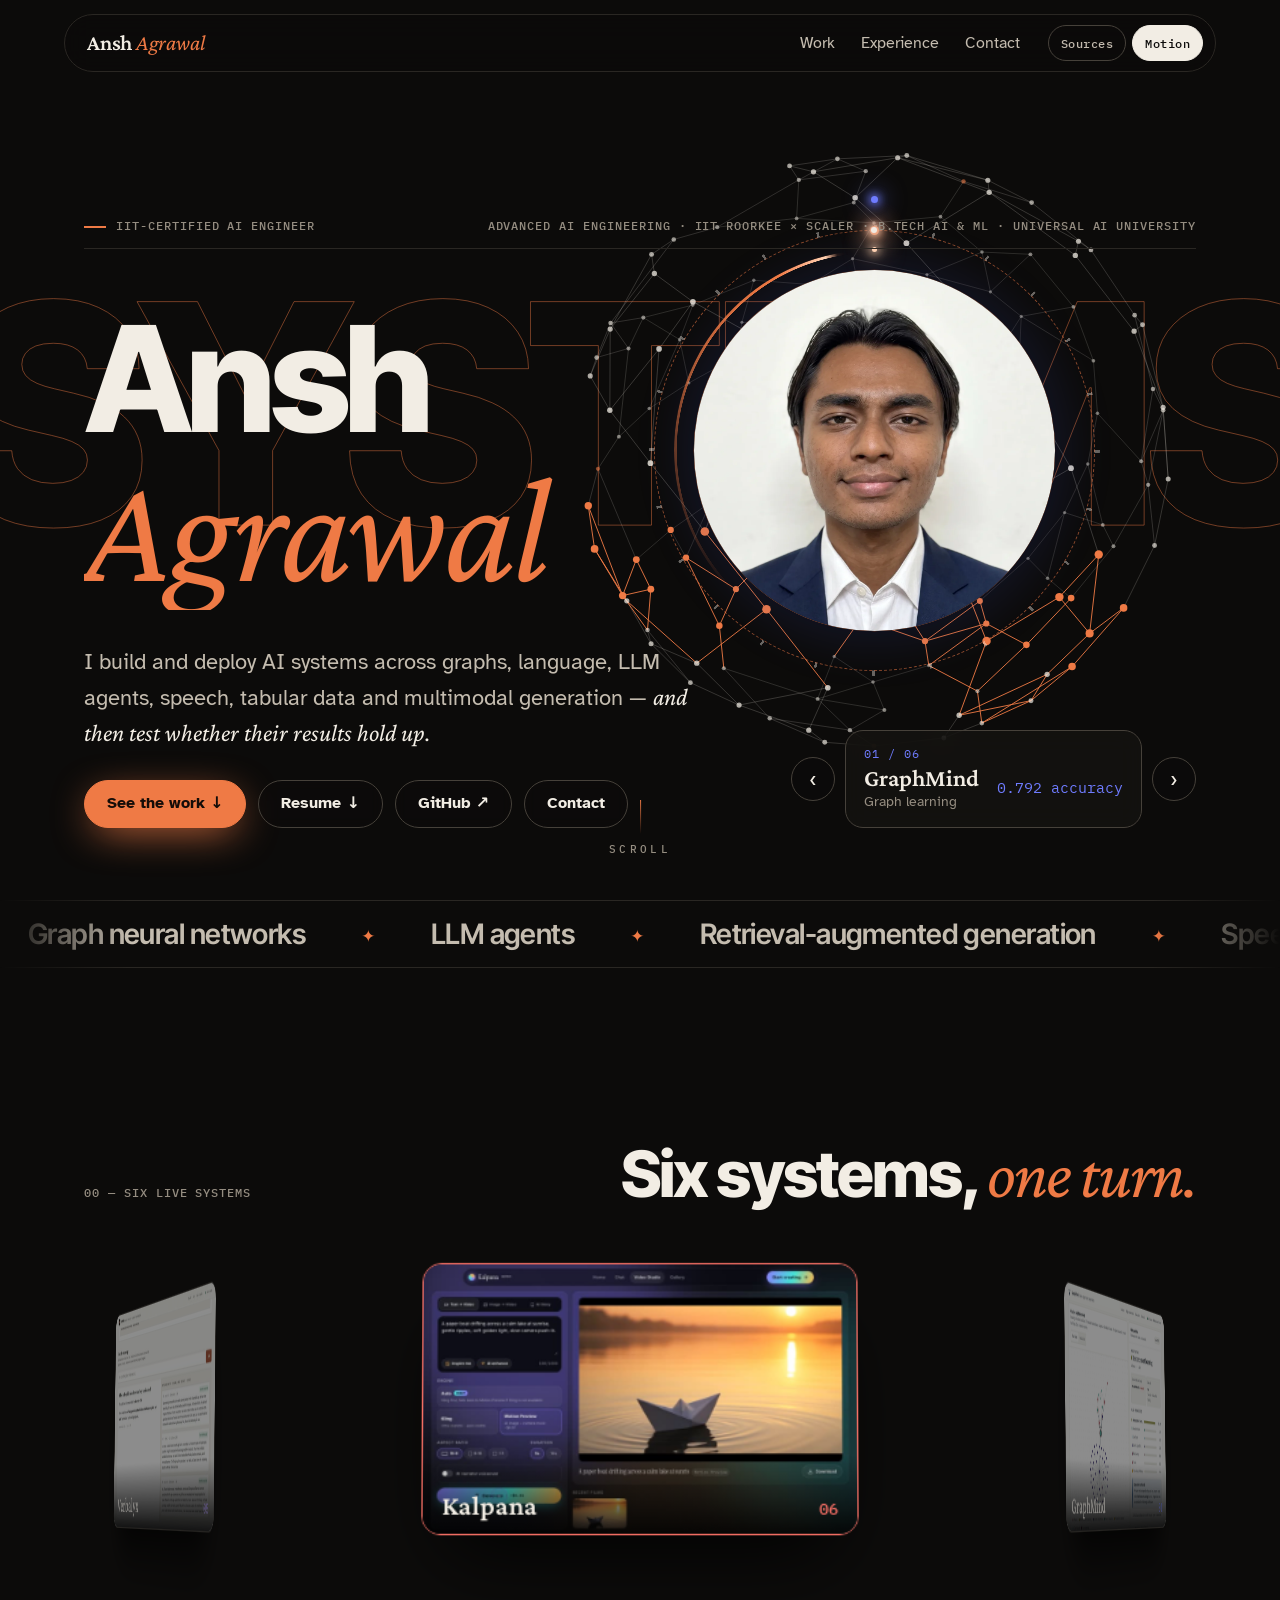
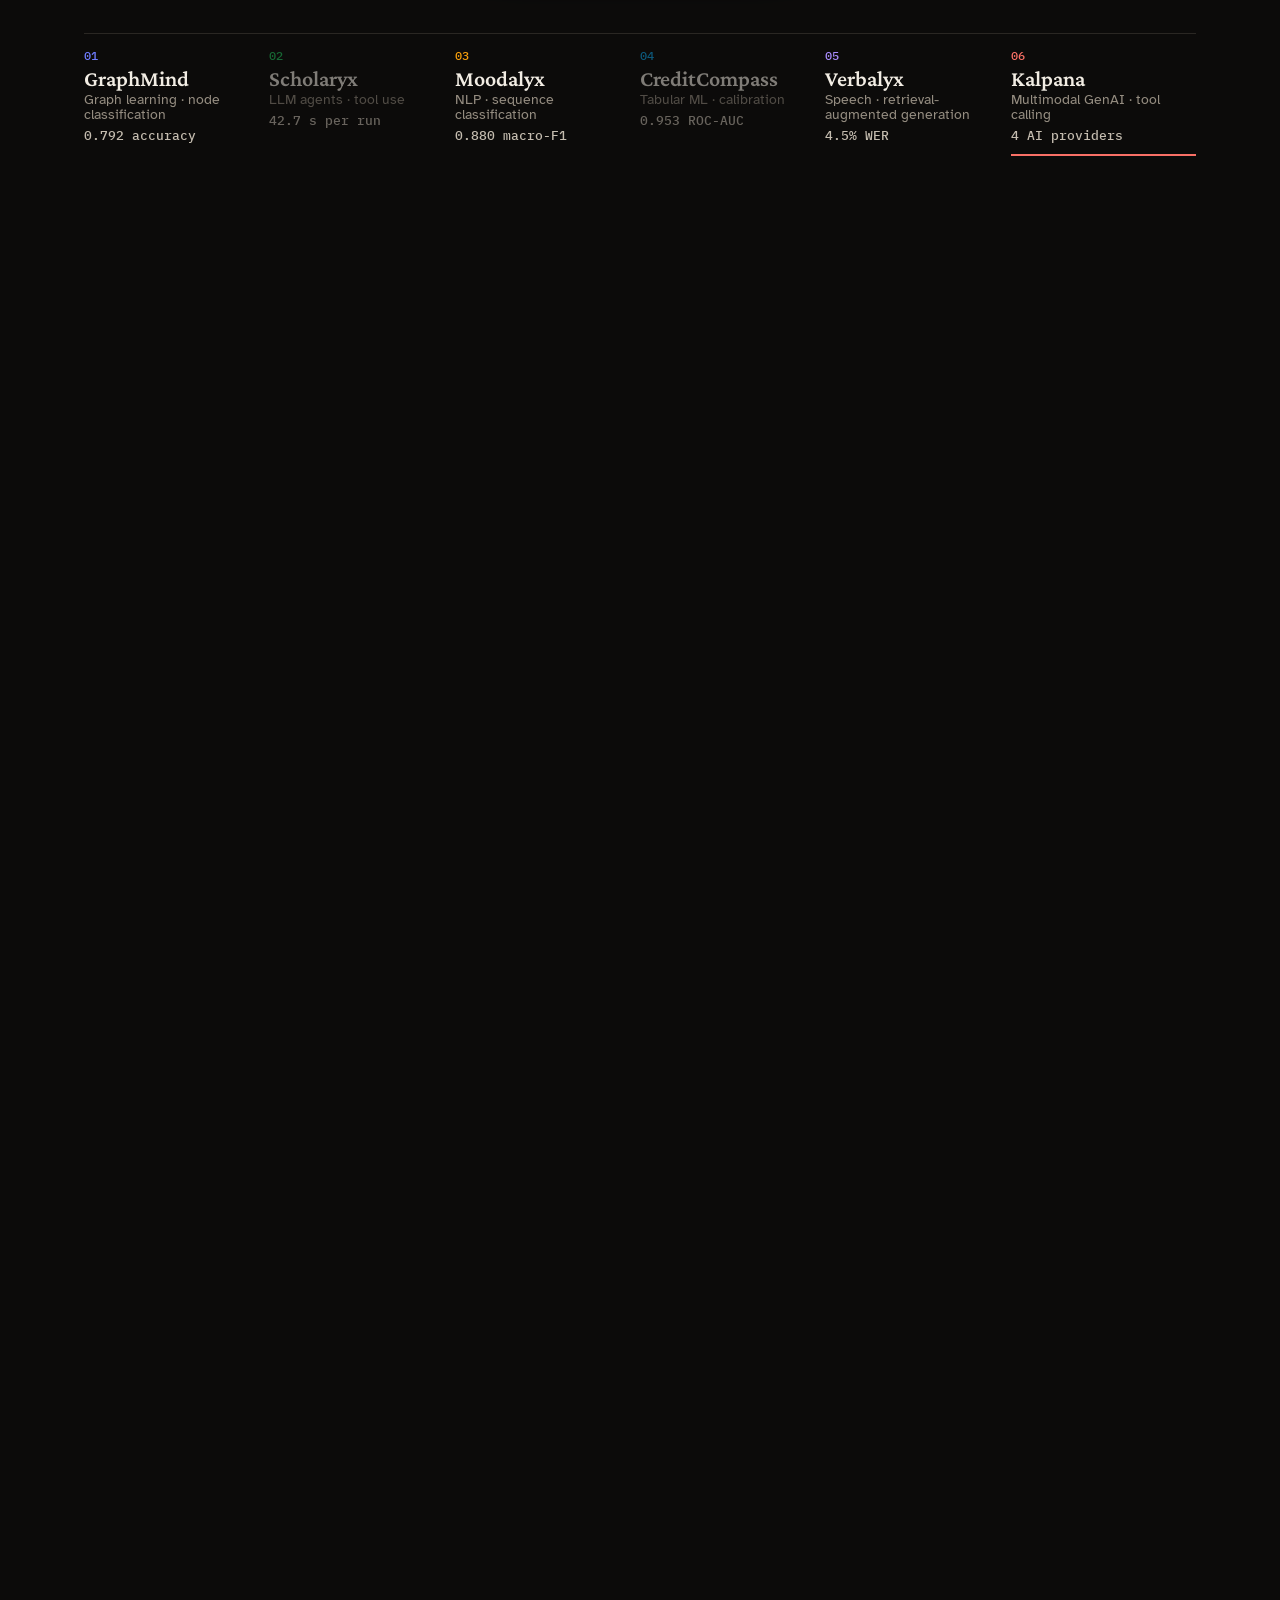
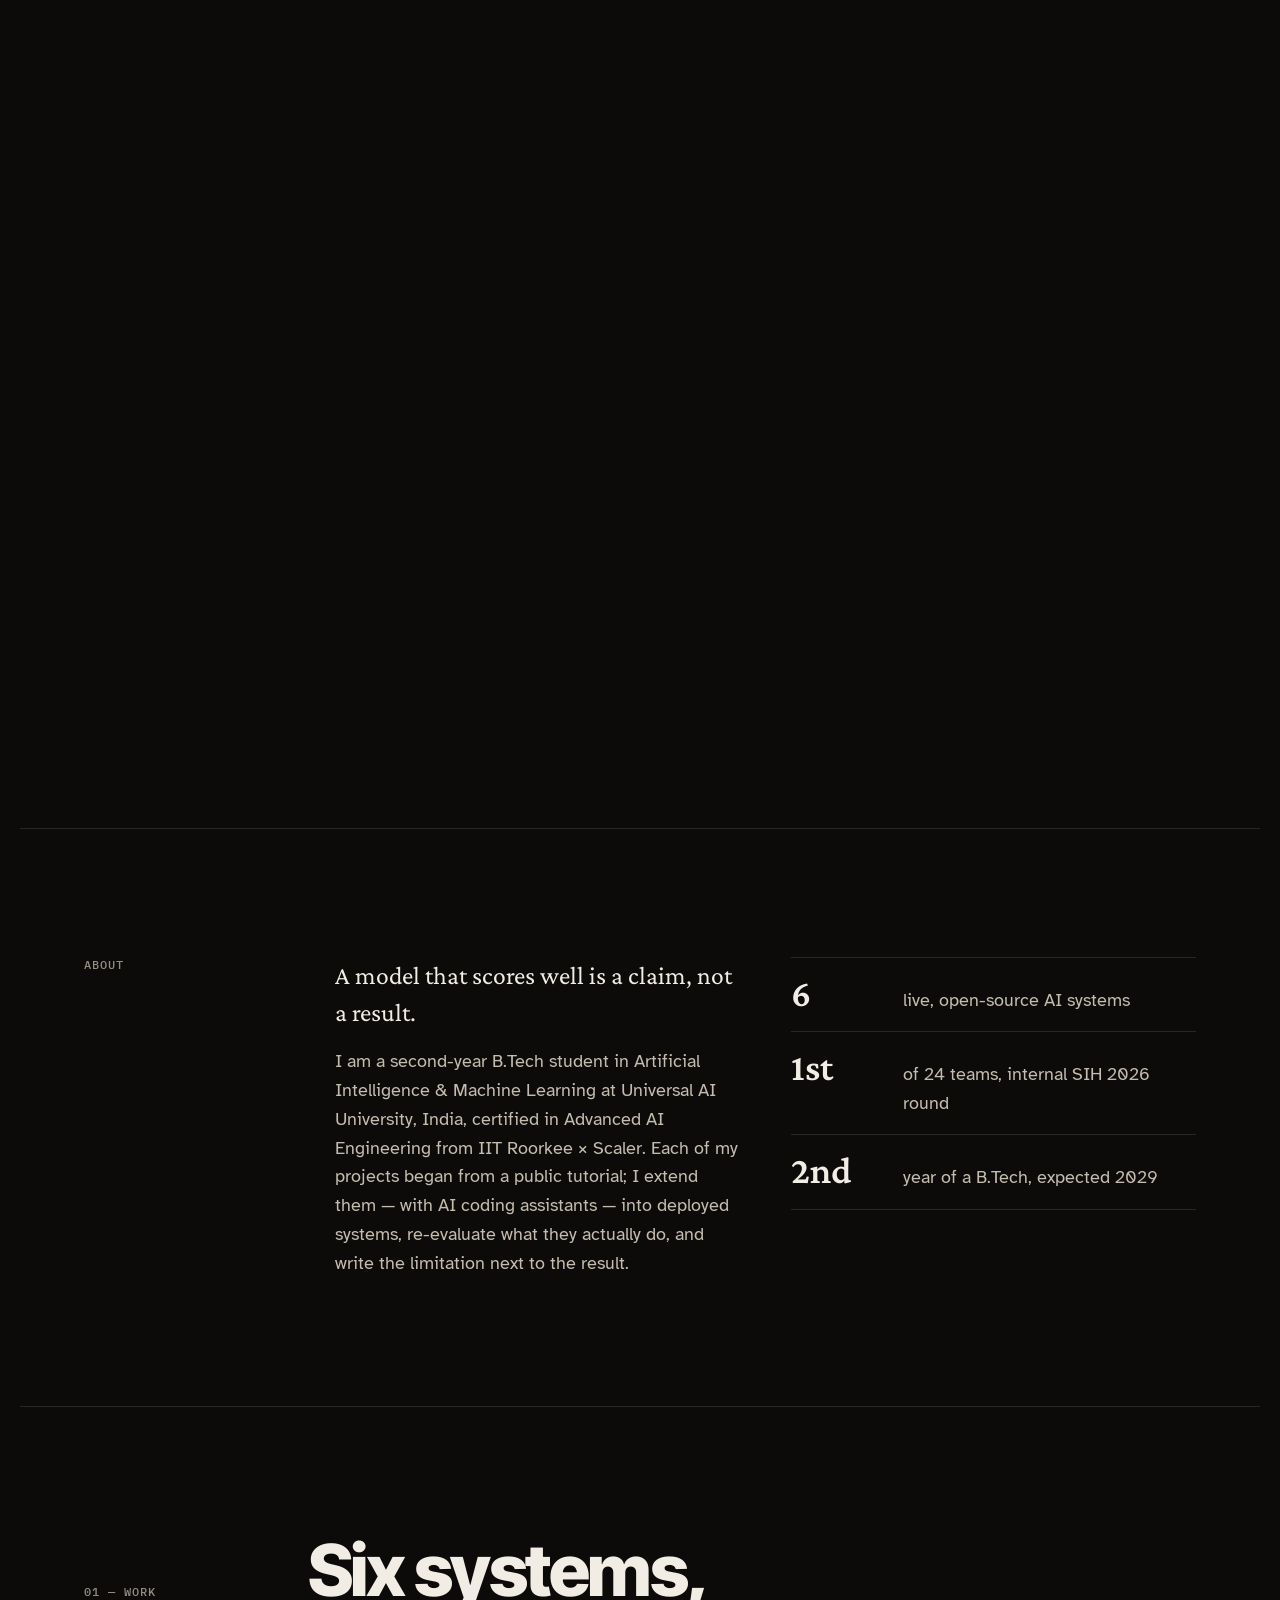
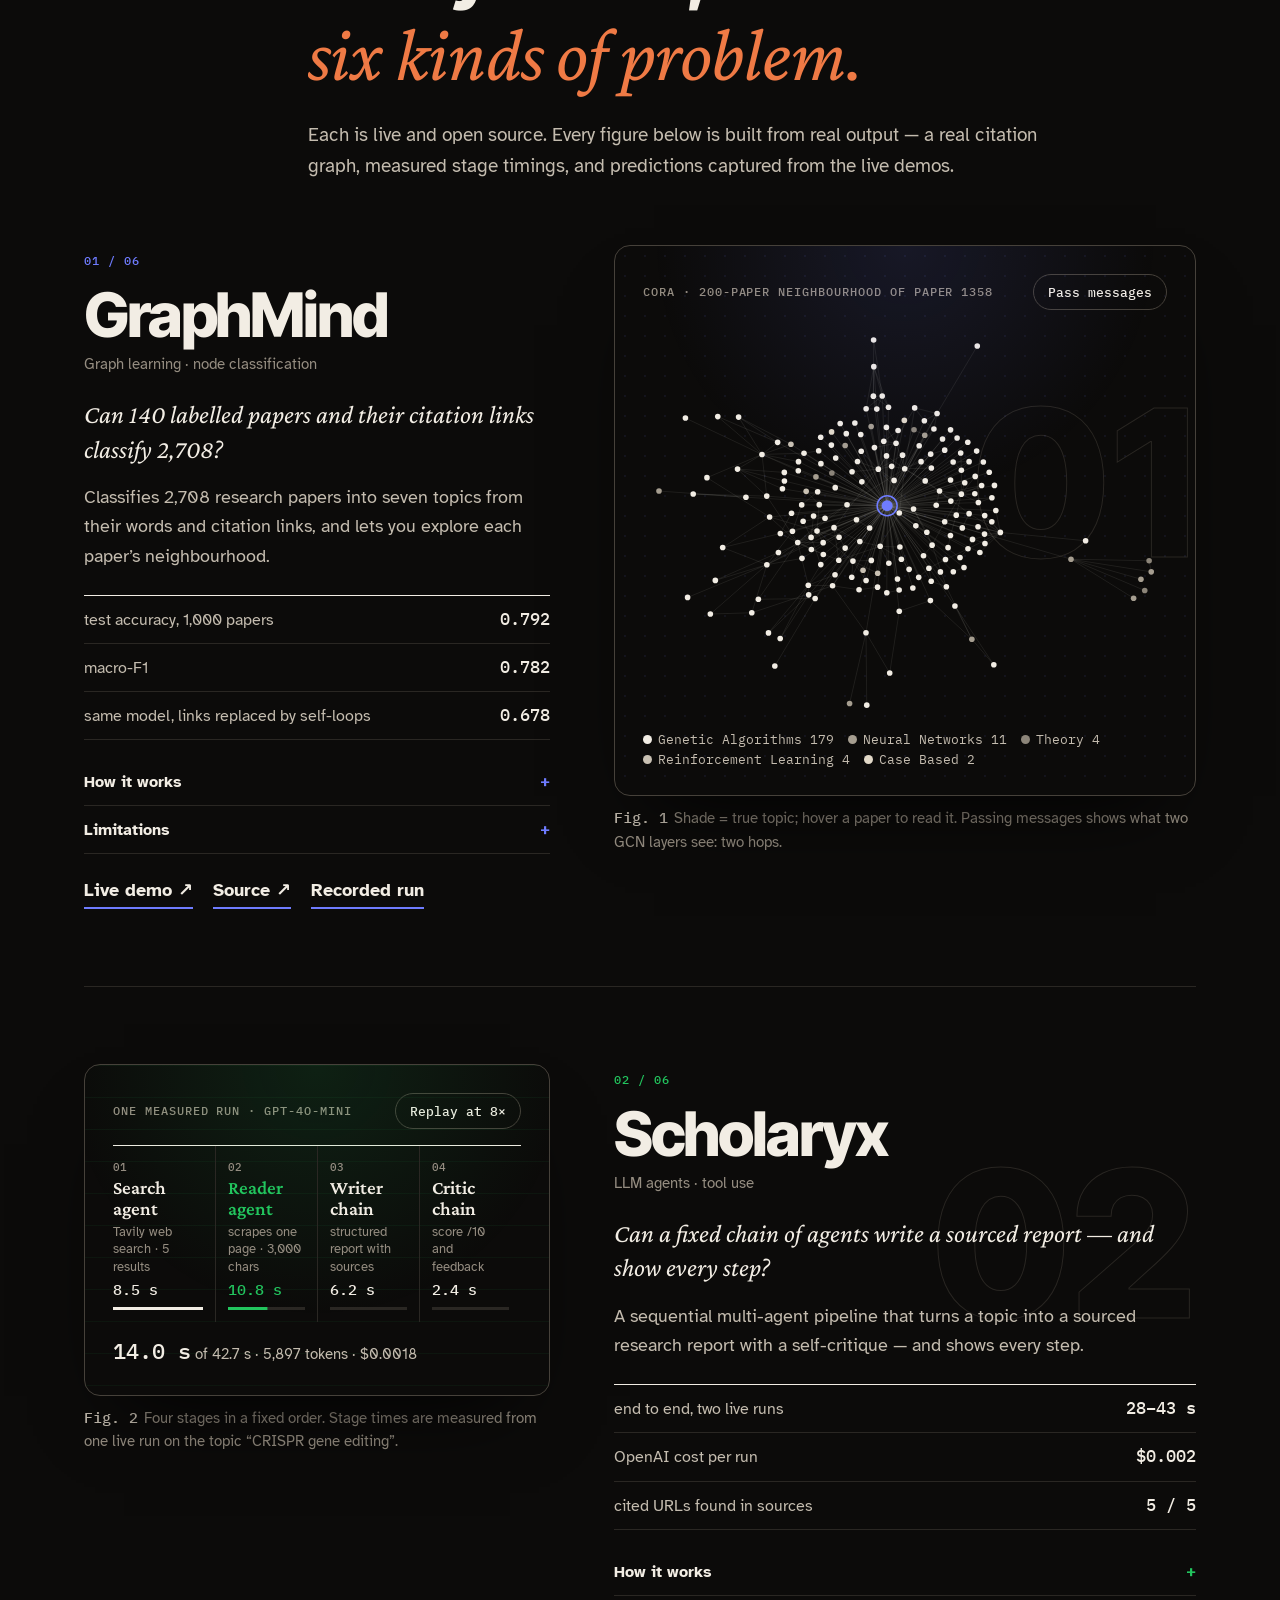
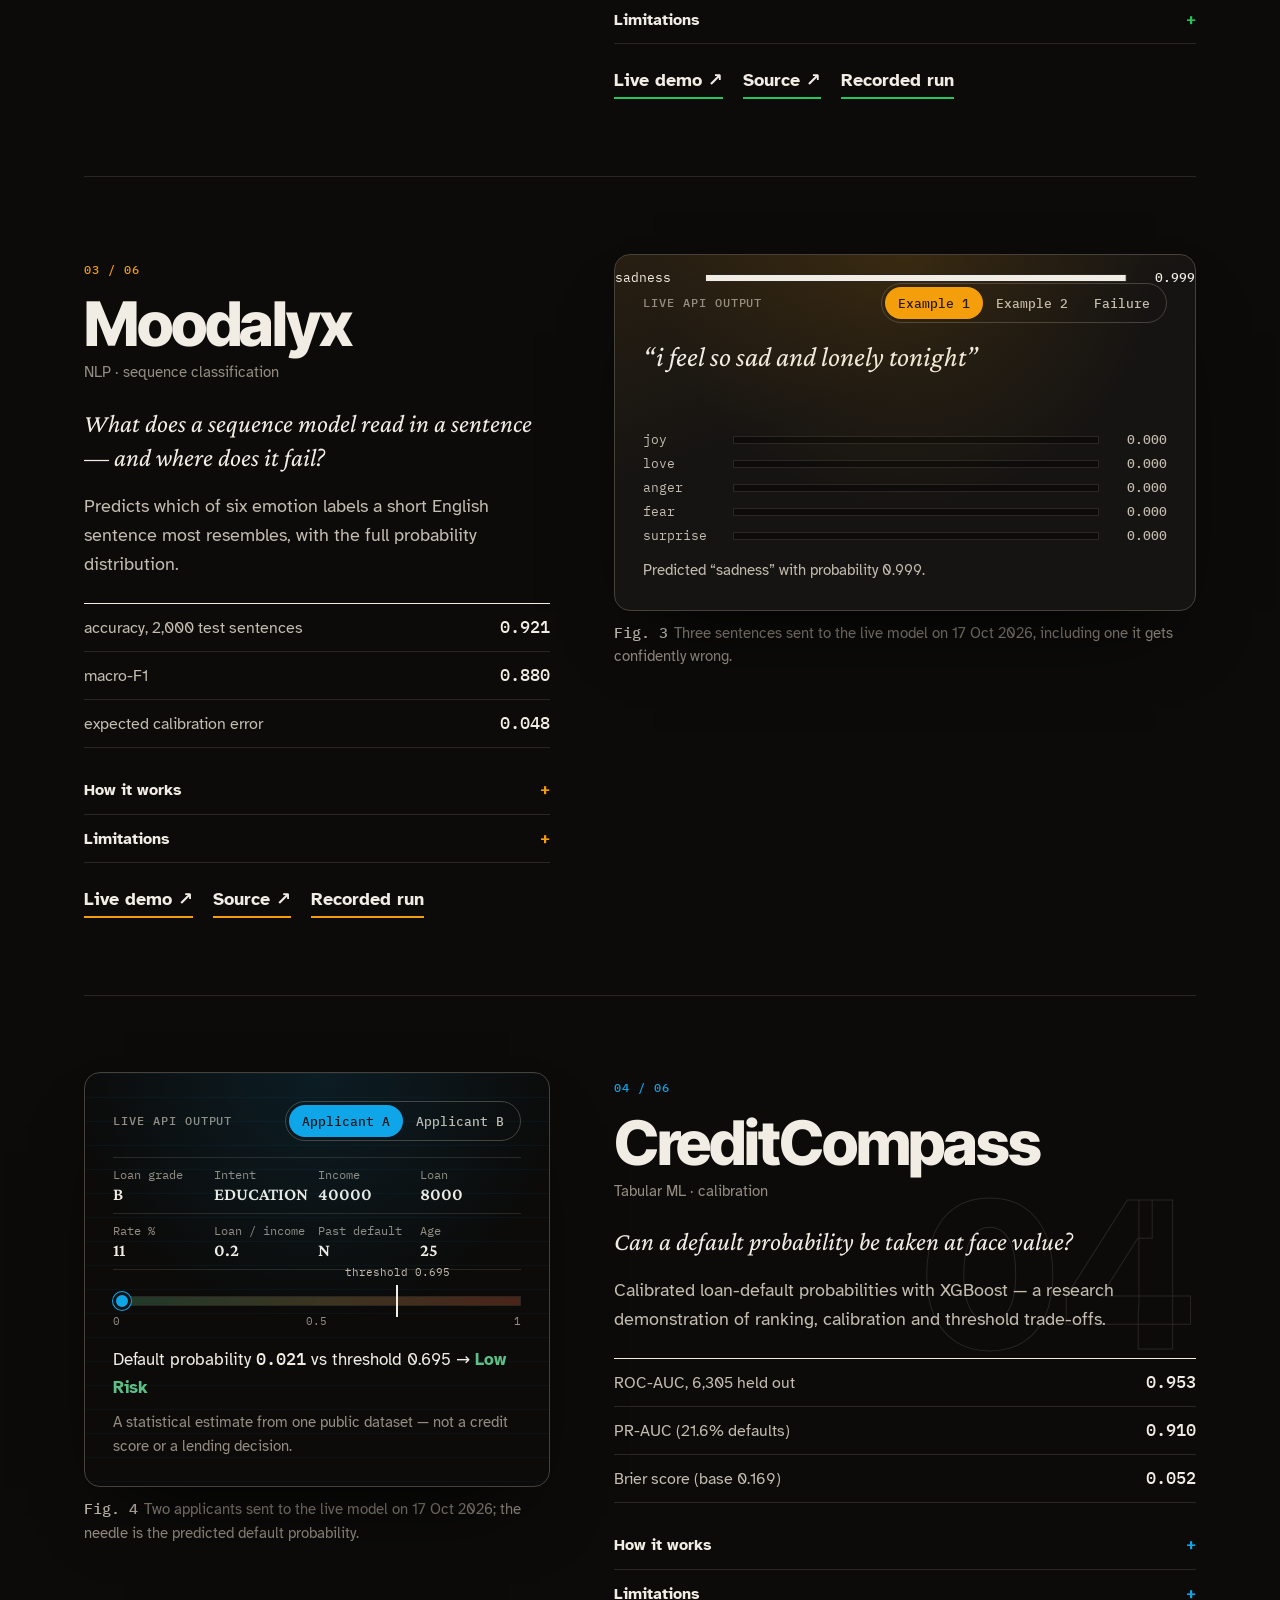
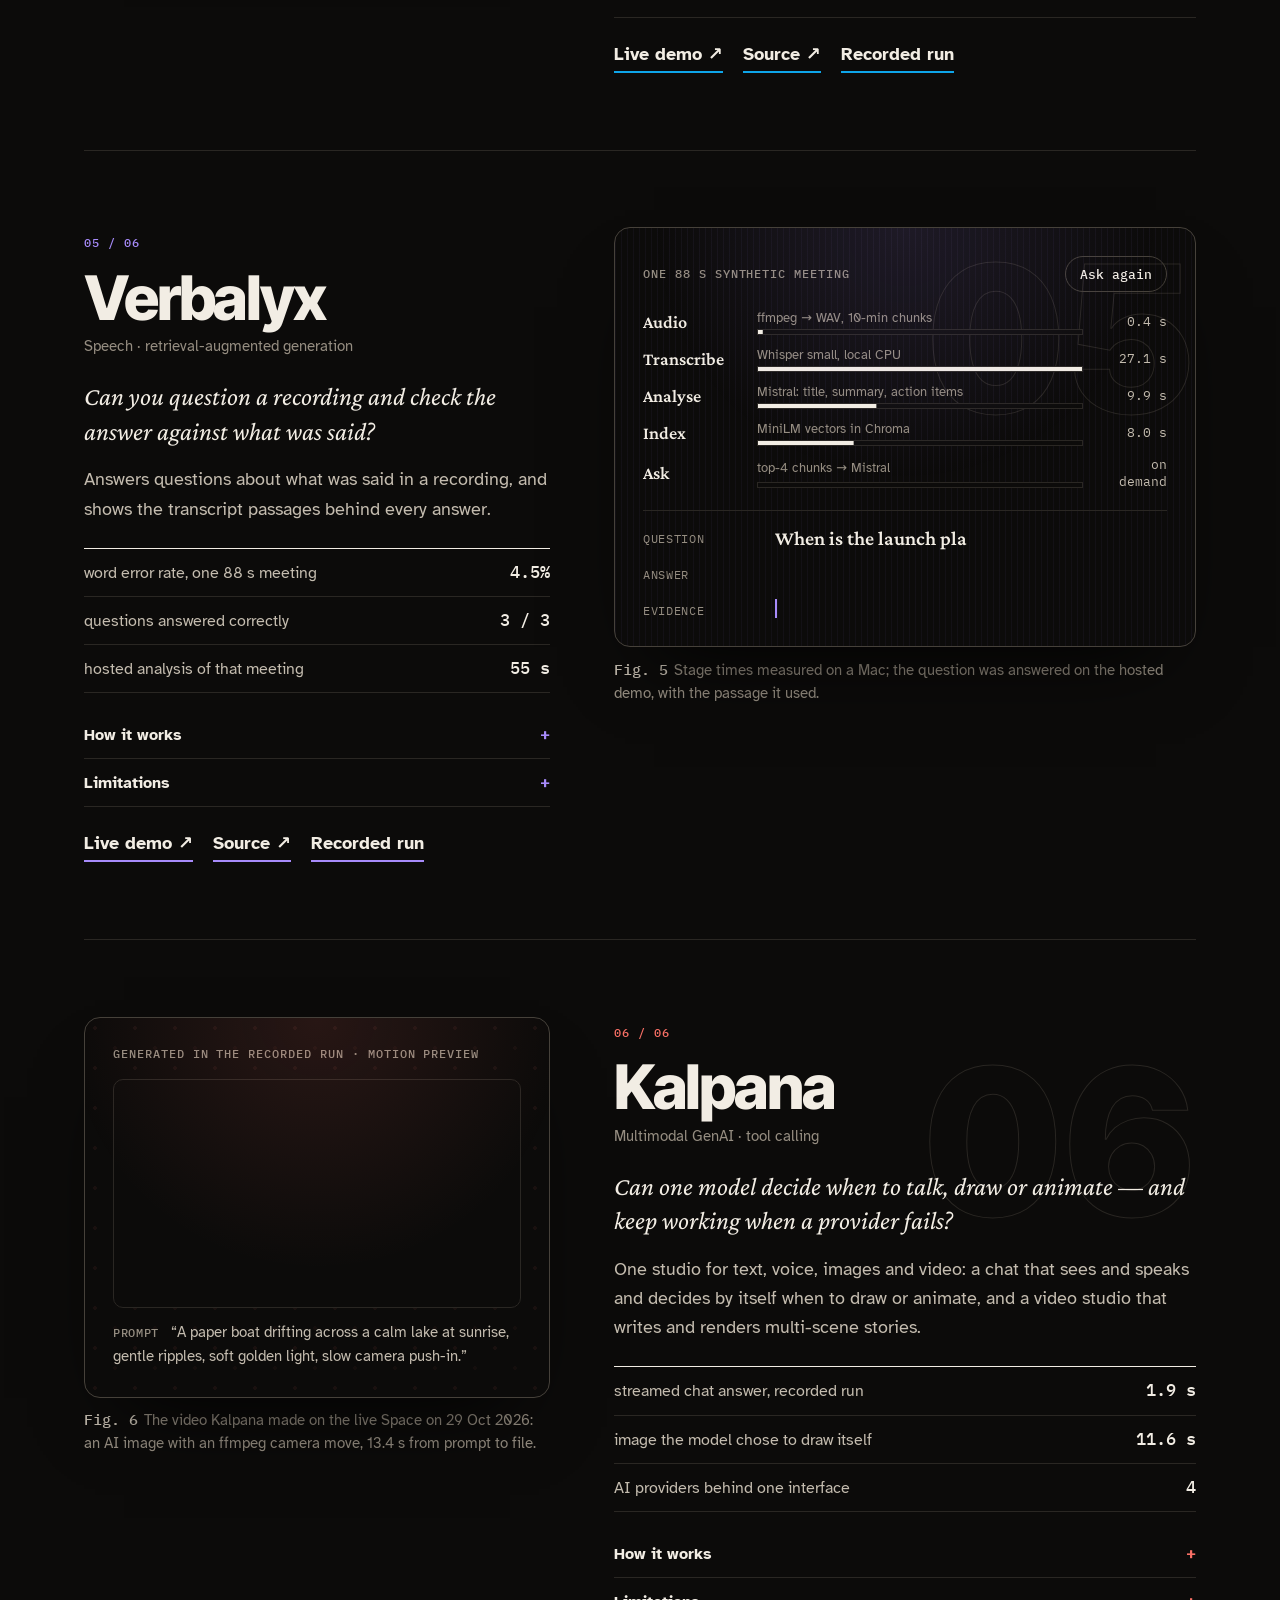
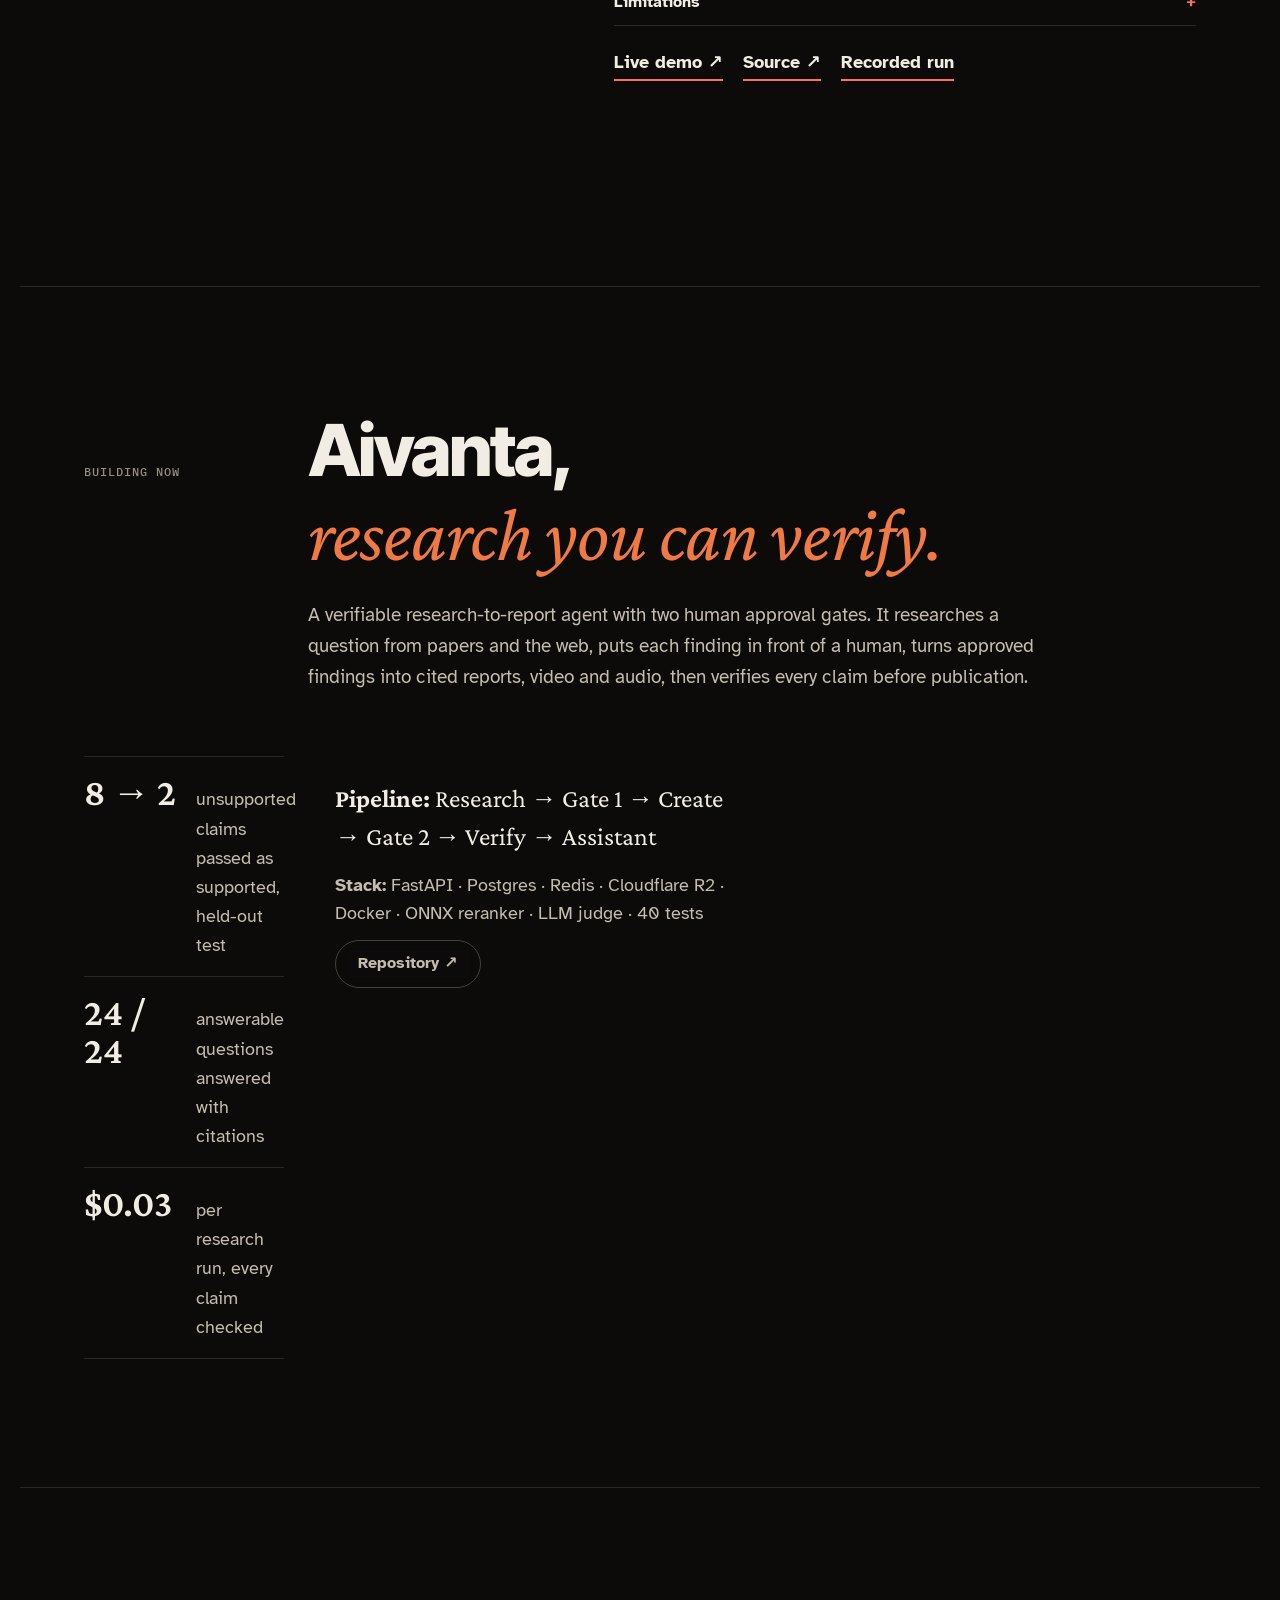
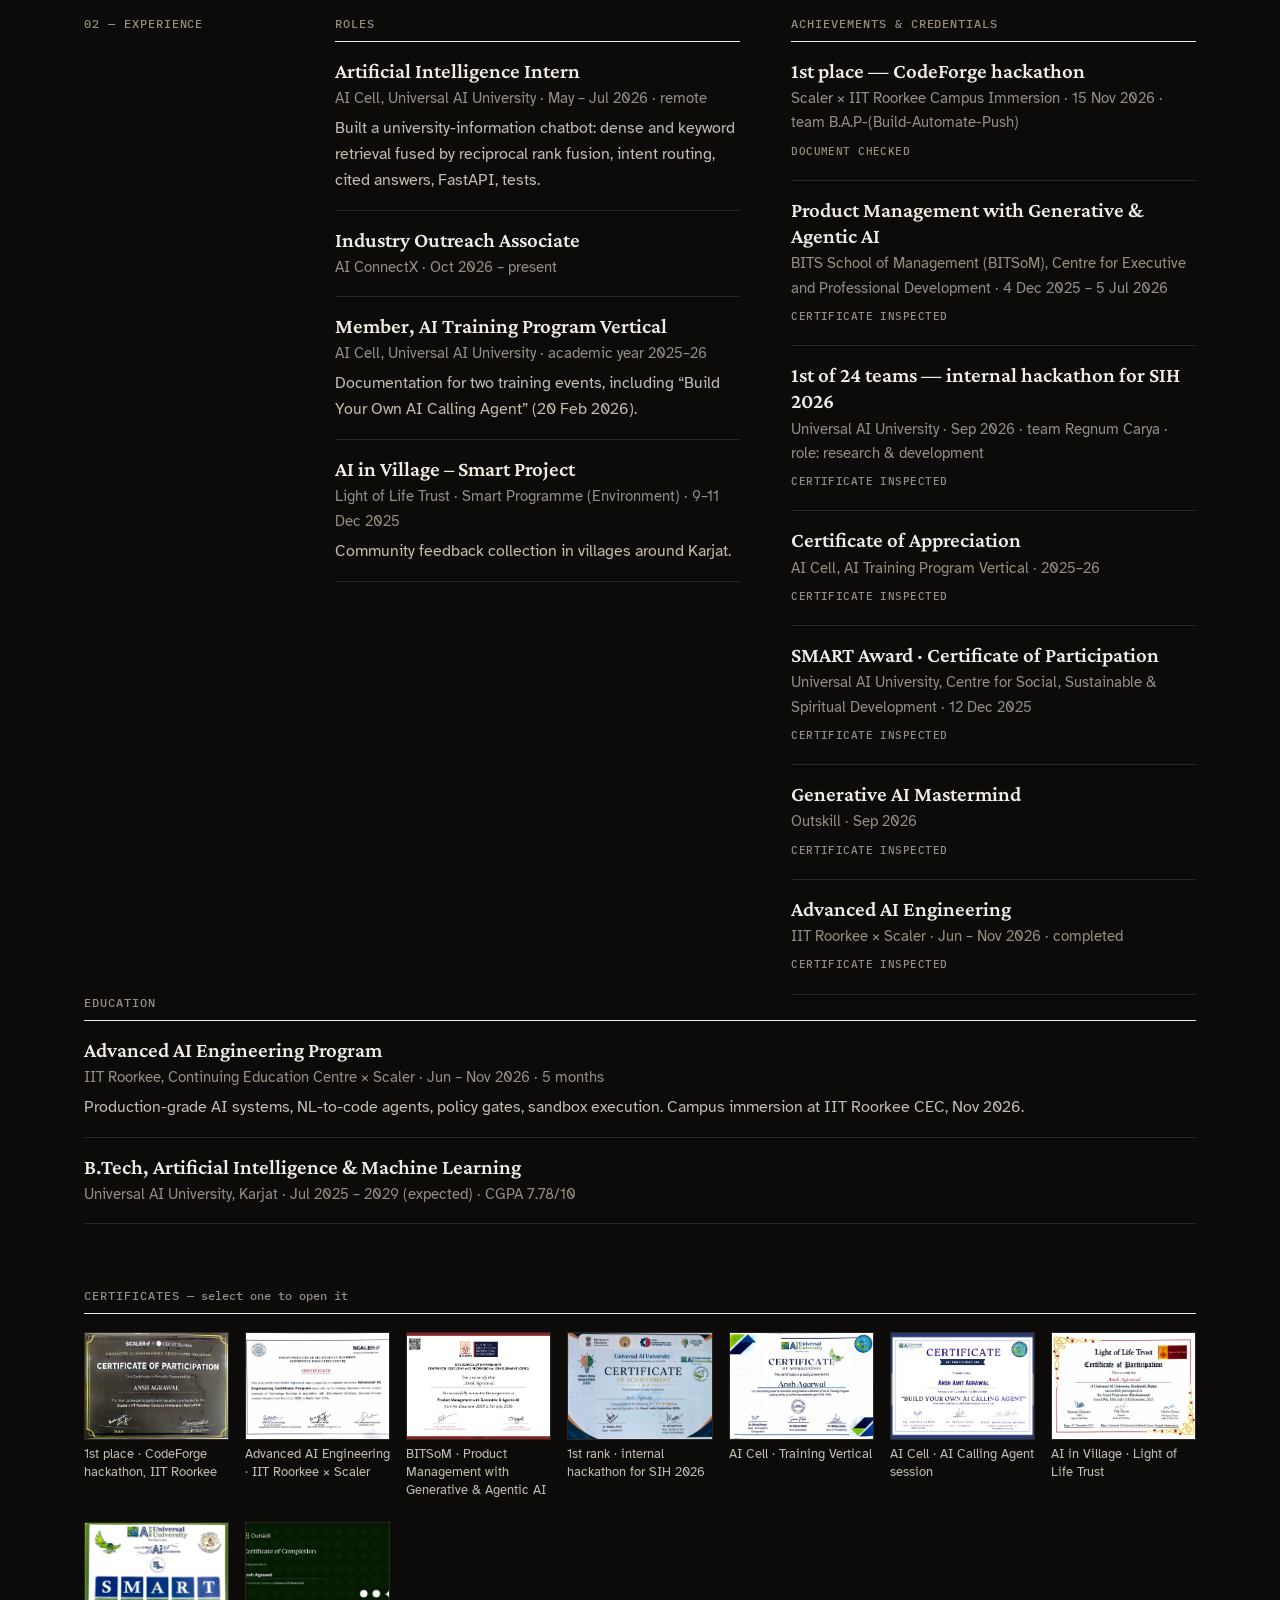
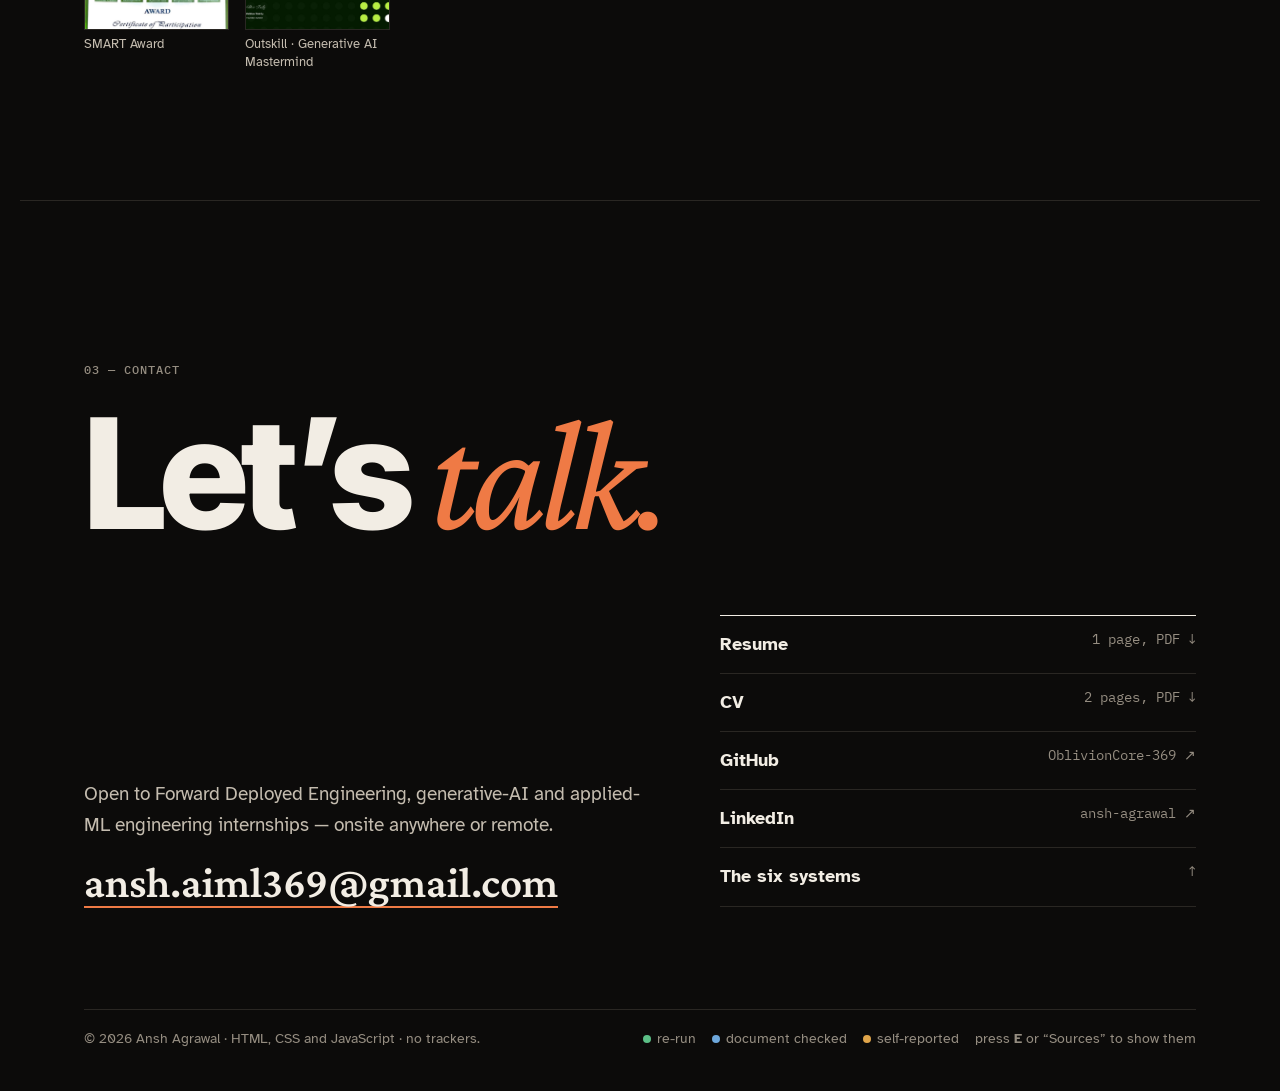
==== commit df35b729: "Deploy the merged portfolio layout Hero, About, six systems, Aivanta, Experience with Education, Cer" ====
--- a/index.html
+++ b/index.html
@@ -7,13 +7,13 @@
 <meta name="description" content="Ansh Agrawal, B.Tech AI & ML student. Six live AI systems across graphs, language, LLM agents, speech, tabular data and multimodal generation — each re-evaluated, with every claim traced to its source.">
 <meta name="theme-color" content="#0c0b0a">
 <meta property="og:title" content="Ansh Agrawal — IIT-certified AI engineer">
-<meta property="og:description" content="Six live AI systems across graphs, language, LLM agents, speech, tabular data and multimodal generation, each deployed and measured.">
+<meta property="og:description" content="Six live AI systems across graphs, language, agents, speech, tabular data and multimodal generation, each re-evaluated.">
 <meta property="og:type" content="website">
 <meta property="og:url" content="https://oblivioncore-369.github.io/">
 <meta property="og:image" content="https://oblivioncore-369.github.io/assets/og-card.png">
 <meta property="og:image:width" content="1200">
 <meta property="og:image:height" content="630">
-<meta property="og:image:alt" content="Ansh Agrawal — AI / ML engineering">
+<meta property="og:image:alt" content="Ansh Agrawal — IIT-certified AI engineer">
 <meta name="twitter:card" content="summary_large_image">
 <meta name="twitter:image" content="https://oblivioncore-369.github.io/assets/og-card.png">
 <link rel="icon" href="assets/favicon-aa.svg" type="image/svg+xml">
@@ -21,7 +21,7 @@
 <link rel="preconnect" href="https://fonts.gstatic.com" crossorigin>
 <link href="https://fonts.googleapis.com/css2?family=Atkinson+Hyperlegible:ital,wght@0,400;0,700;1,400&family=Crimson+Pro:ital,wght@0,400;0,600;1,400&family=Inter+Tight:wght@600;800&display=swap" rel="stylesheet">
 <link rel="stylesheet" href="vendor/lenis-1.3.27.css">
-<link rel="stylesheet" href="css/journal.css?v=17">
+<link rel="stylesheet" href="css/journal.css?v=20">
 <script>document.documentElement.classList.replace("no-js", "js");</script>
 </head>
 <body>
@@ -37,9 +37,6 @@
     <button class="menu-btn" type="button" aria-expanded="false" aria-controls="menu">Menu</button>
     <ul class="menu" id="menu">
       <li><a href="#systems">Work</a></li>
-      <li><a href="#timeline">Timeline</a></li>
-      <li><a href="#interests">Interests</a></li>
-      <li><a href="assets/cv/Ansh_Agrawal_Resume.pdf" target="_blank" rel="noopener">Resume</a></li>
       <li><a href="#experience">Experience</a></li>
       <li><a href="#contact">Contact</a></li>
     </ul>
@@ -72,9 +69,9 @@
         <p class="position">I build and deploy AI systems across graphs, language, LLM agents, speech, tabular data and multimodal generation — <em>and then test whether their results hold up.</em></p>
         <div class="hero-links">
           <a class="btn-pill solid" href="#systems">See the work ↓</a>
+          <a class="btn-pill" href="assets/cv/Ansh_Agrawal_Resume.pdf" target="_blank" rel="noopener">Resume ↓</a>
           <a class="btn-pill" href="https://github.com/OblivionCore-369" target="_blank" rel="noopener">GitHub ↗</a>
           <a class="btn-pill" href="#contact">Contact</a>
-          <a class="btn-pill" href="assets/cv/Ansh_Agrawal_Resume.pdf" download>Resume ↓</a>
         </div>
       </div>
     </div>
@@ -87,7 +84,7 @@
   </div>
 </section>
 
-<div class="marquee" aria-hidden="true"><div class="mq-track"><span>Graph neural networks</span><span>LLM agents</span><span>Retrieval-augmented generation</span><span>Speech recognition</span><span>Calibration</span><span>PyTorch Geometric</span><span>TensorFlow</span><span>LangChain</span><span>XGBoost</span><span>FastAPI</span><span>ONNX</span><span>Hugging Face Spaces</span><span>Function calling</span><span>Multimodal generation</span><span>Docker</span></div></div>
+<div class="marquee" aria-hidden="true"><div class="mq-track"><span>Graph neural networks</span><span>LLM agents</span><span>Retrieval-augmented generation</span><span>Speech recognition</span><span>Multimodal generation</span><span>Calibration</span><span>PyTorch Geometric</span><span>TensorFlow</span><span>LangChain</span><span>XGBoost</span><span>FastAPI</span><span>ONNX</span><span>Gemini</span><span>Hugging Face Spaces</span></div></div>
 
 <!-- 3D ring: the six systems turn as you scroll -->
 <section class="systems" id="systems" aria-labelledby="sys-h">
@@ -106,7 +103,7 @@
     <h2 class="label" id="about-h">About</h2>
     <div class="about-text enter">
       <p>A model that scores well is a claim, not a result.</p>
-      <p>I am a second-year B.Tech student in Artificial Intelligence &amp; Machine Learning at Universal AI University, India. I build AI systems end to end — agents, retrieval, models and the back ends around them — deploy them, and then measure whether they actually work, writing the limitation next to the result.</p>
+      <p>I am a second-year B.Tech student in Artificial Intelligence &amp; Machine Learning at Universal AI University, India, certified in Advanced AI Engineering from IIT Roorkee × Scaler. Each of my projects began from a public tutorial; I extend them — with AI coding assistants — into deployed systems, re-evaluate what they actually do, and write the limitation next to the result.</p>
     </div>
     <ul class="facts enter">
       <li data-ev="verified" data-src="Six Hugging Face Spaces, all HTTP 200 on 29 Oct 2026"><b class="num">6</b><span>live, open-source AI systems</span></li>
@@ -122,88 +119,39 @@
     <span class="label">01 — Work</span>
     <div>
       <h2 id="work-h"><span class="line rise"><span>Six systems,</span></span><span class="line rise"><span><em>six kinds of problem.</em></span></span></h2>
-      <p class="sec-lead">Each is live and open source. Every figure below is built from real output — a real citation graph, measured stage timings, and predictions captured from the live demos on 17 October 2026.</p>
+      <p class="sec-lead">Each is live and open source. Every figure below is built from real output — a real citation graph, measured stage timings, and predictions captured from the live demos.</p>
     </div>
   </header>
   <div id="work-list"></div>
 </section>
 
-<!-- 4b · what I am building now -->
-<section class="section wrap" id="building" aria-labelledby="bd-h">
-  <header class="sec-head build-head">
-    <p class="label">Building now</p>
-    <h2 id="bd-h"><span class="line rise"><span>Aivanta,</span></span><span class="line rise"><span><em>research you can verify.</em></span></span></h2>
-    <p class="build-subtitle">Aivanta — verifiable research-to-report agent · 2 human approval gates · in progress</p>
+<!-- Building now: Aivanta -->
+<section class="section wrap" id="aivanta" aria-labelledby="av-h">
+  <header class="sec-head">
+    <span class="label">Building now</span>
+    <div>
+      <h2 id="av-h"><span class="line rise"><span>Aivanta,</span></span><span class="line rise"><span><em>research you can verify.</em></span></span></h2>
+      <p class="sec-lead">A verifiable research-to-report agent with two human approval gates. It researches a question from papers and the web, puts each finding in front of a human, turns approved findings into cited reports, video and audio, then verifies every claim before publication.</p>
+    </div>
   </header>
-  <div class="build-grid">
-    <article class="build-card enter">
-      <p class="label">Aivanta · Oct 2026 – present · in progress</p>
-      <h3>Research you can verify</h3>
-      <p class="build-line">Researches a question from papers and the web, puts every finding in front of a human, turns the approved findings into cited reports, video and audio, then verifies each claim before anything can be published.</p>
-      <ul class="build-metrics">
-        <li data-ev="verified" data-src="Held-out test, 69 constructed claims, run once on the frozen system (docs/STAGE3_VERIFICATION.md)"><b class="num">8 → 2</b><span>unsupported claims passed as supported, held-out test</span></li>
-        <li data-ev="verified" data-src="Assistant held-out test, 45 questions (docs/STAGE5_ASSISTANT.md)"><b class="num">24 / 24</b><span>answerable questions answered with citations</span></li>
-        <li data-ev="checked" data-src="Metering table, 20 live research runs"><b class="num">$0.03</b><span>per research run, every claim checked</span></li>
-      </ul>
-      <p class="build-tags">FastAPI · Postgres · Redis · Cloudflare R2 · Docker · auth · ONNX reranker · LLM judge · 40 tests</p>
-      <div class="build-links">
-        <a class="btn-pill" href="https://github.com/OblivionCore-369/aivanta" target="_blank" rel="noopener">Repo →</a>
-        <!-- <a class="btn-pill" href="[AIVANTA_DEMO_URL]" target="_blank" rel="noopener">Demo →</a> -->
-      </div>
-    </article>
-  </div>
-</section>
-
-<!-- 5 · timeline -->
-<section class="section wrap" id="timeline" aria-labelledby="tl-h">
-  <header class="sec-head">
-    <span class="label">02 — Timeline</span>
-    <div>
-      <h2 id="tl-h"><span class="line rise"><span>How I got here.</span></span></h2>
-      <p class="sec-lead">Only dated, documented milestones. Ongoing work says so; the last entry is a plan, not an achievement. Each item links to its source.</p>
-    </div>
-  </header>
-  <div id="tl"></div>
-</section>
-
-<!-- 6 · interests -->
-<section class="section wrap" id="interests" aria-labelledby="in-h">
-  <header class="sec-head">
-    <span class="label">03 — Interests</span>
-    <div>
-      <h2 id="in-h"><span class="line rise"><span>What I want to learn next.</span></span></h2>
-      <p class="sec-lead">Each interest comes from one of the six projects.</p>
-    </div>
-  </header>
-  <div class="interests">
-    <span aria-hidden="true"></span>
-    <ul class="enter" data-ev="checked" data-src="Interests as stated on the CV; each linked to the project that sparked it">
-      <li>Graph representation learning<span>When structure helps, and why — from GraphMind</span></li>
-      <li>LLM agents and multi-agent systems<span>Inspectable, bounded pipelines — from Scholaryx</span></li>
-      <li>Retrieval-augmented generation<span>Answers that show their evidence — from Verbalyx</span></li>
-      <li>Multimodal generative AI<span>Models that choose their own tools to draw and animate — from Kalpana</span></li>
-      <li>Rigorous evaluation<span>Calibration and data leakage — from CreditCompass and Moodalyx</span></li>
-    </ul>
-  </div>
-</section>
-
-<!-- 6b · skills -->
-<section class="section wrap" id="skills" aria-labelledby="sk-h">
-  <header class="sec-head">
-    <span class="label">04 — Skills</span>
-    <div>
-      <h2 id="sk-h"><span class="line rise"><span>What each project used.</span></span></h2>
-      <p class="sec-lead">No percentages: a dot means the project’s code uses it.</p>
-    </div>
-  </header>
-  <div class="skills-wrap enter"><table class="skills" id="skills-table"></table></div>
-  <div class="skills-mobile enter" id="skills-mobile"></div>
-</section>
-
-<!-- 7 · experience & achievements -->
+  <div class="about">
+    <ul class="facts enter">
+      <li data-ev="verified" data-src="Held-out test, 69 constructed claims, run once on the frozen system (docs/STAGE3_VERIFICATION.md)"><b class="num">8 → 2</b><span>unsupported claims passed as supported, held-out test</span></li>
+      <li data-ev="verified" data-src="Assistant held-out test, 45 questions (docs/STAGE5_ASSISTANT.md)"><b class="num">24 / 24</b><span>answerable questions answered with citations</span></li>
+      <li data-ev="checked" data-src="Metering table, 20 live research runs"><b class="num">$0.03</b><span>per research run, every claim checked</span></li>
+    </ul>
+    <div class="about-text enter" style="margin-top:24px">
+      <p><b>Pipeline:</b> Research → Gate 1 → Create → Gate 2 → Verify → Assistant</p>
+      <p><b>Stack:</b> FastAPI · Postgres · Redis · Cloudflare R2 · Docker · ONNX reranker · LLM judge · 40 tests</p>
+      <p style="margin-top:12px"><a class="btn-pill" href="https://github.com/OblivionCore-369/aivanta" target="_blank" rel="noopener">Repository ↗</a></p>
+    </div>
+  </div>
+</section>
+
+<!-- 5 · experience & achievements -->
 <section class="section wrap" id="experience" aria-labelledby="xp-h">
   <div class="xp">
-    <h2 class="label" id="xp-h">05 — Experience</h2>
+    <h2 class="label" id="xp-h">02 — Experience</h2>
     <div class="xp-col enter">
       <h3>Roles</h3>
       <ul class="xp-list">
@@ -241,23 +189,18 @@
 
 <!-- 8 · contact -->
 <section class="contact wrap" id="contact" aria-labelledby="ct-h">
-  <span class="label">06 — Contact</span>
+  <span class="label">03 — Contact</span>
   <h2 id="ct-h"><span class="line rise"><span>Let’s <em>talk.</em></span></span></h2>
   <div class="contact-grid">
     <div>
-      <p class="sec-lead" style="margin:0 0 18px">Open to Forward Deployed Engineering, generative-AI and applied-ML engineering internships — onsite anywhere in the world, or remote.</p>
+      <p class="sec-lead" style="margin:0 0 18px">Open to Forward Deployed Engineering, generative-AI and applied-ML engineering internships — onsite anywhere or remote.</p>
       <a class="mail" href="mailto:ansh.aiml369@gmail.com">ansh.aiml369@gmail.com</a>
-      <div class="ct-buttons">
-        <a class="btn-pill solid" href="assets/cv/Ansh_Agrawal_Resume.pdf" target="_blank" rel="noopener">Download Resume (PDF)</a>
-        <a class="btn-pill" href="https://github.com/OblivionCore-369" target="_blank" rel="noopener">GitHub</a>
-        <a class="btn-pill" href="https://www.linkedin.com/in/ansh-agrawal-0738803a6/" target="_blank" rel="noopener">LinkedIn</a>
-      </div>
     </div>
     <ul class="c-links">
+      <li><a href="assets/cv/Ansh_Agrawal_Resume.pdf" target="_blank" rel="noopener">Resume <span>1 page, PDF ↓</span></a></li>
+      <li><a href="assets/cv/Ansh_Agrawal_CV.pdf" target="_blank" rel="noopener">CV <span>2 pages, PDF ↓</span></a></li>
       <li><a href="https://github.com/OblivionCore-369" target="_blank" rel="noopener">GitHub <span>OblivionCore-369 ↗</span></a></li>
       <li><a href="https://www.linkedin.com/in/ansh-agrawal-0738803a6/" target="_blank" rel="noopener">LinkedIn <span>ansh-agrawal ↗</span></a></li>
-      <li><a href="assets/cv/Ansh_Agrawal_Resume.pdf" download>Resume <span>1 page · PDF ↓</span></a></li>
-      <li><a href="assets/cv/Ansh_Agrawal_CV.pdf" download>CV <span>2 pages · PDF ↓</span></a></li>
       <li><a href="#systems">The six systems <span>↑</span></a></li>
     </ul>
   </div>
@@ -273,13 +216,11 @@
 
 <script src="vendor/motion-12.43.0.js"></script>
 <script src="vendor/lenis-1.3.27.min.js"></script>
-<script src="js/data.js?v=24"></script>
+<script src="js/data.js?v=26"></script>
 <script src="js/evidence-data.js?v=23"></script>
 <script src="js/core.js?v=20"></script>
-<script src="js/work.js?v=4"></script>
-<script src="js/timeline.js?v=1"></script>
-<script src="js/skills.js?v=2"></script>
-<script src="js/fx.js?v=3"></script>
-<script src="js/site.js?v=4"></script>
+<script src="js/work.js?v=6"></script>
+<script src="js/fx.js?v=4"></script>
+<script src="js/site.js?v=3"></script>
 </body>
 </html>
--- a/css/journal.css
+++ b/css/journal.css
@@ -6,18 +6,17 @@
 @font-face { font-family: "Plex Mono"; src: url(../assets/fonts/ibm-plex-mono-500.woff2) format("woff2"); font-weight: 500; font-display: swap; }
 
 :root {
-  /* v8 "monochrome": graphite ground, warm off-white ink, silver accent; no pure black or white */
-  --paper: #0e0e10;      /* ground */
-  --sheet: #18181b;      /* figure surfaces */
-  --ink: #ecebe8;        /* text */
-  --ink-2: #bdbcb8;      /* secondary */
-  --ink-3: #8d8c88;      /* captions */
-  --rule: #27272b;
-  --rule-2: #3e3e43;
-  --accent: #d8d5ce;     /* silver: the only highlight */
-  --accent-soft: #2b2b2f;
-  --on-accent: #111113;
-  --ok: #8fb59a; --info: #9aaec2; --warn: #c8b07c; --bad: #c78c82;   /* evidence + model outputs only, muted */
+  /* v7 "cinema": dark ground, warm ink, one ember accent (reels: cinematic hero · grid paper · 3D scroll) */
+  --paper: #0c0b0a;      /* ground */
+  --sheet: #161412;      /* figure surfaces */
+  --ink: #f2ede4;        /* text  — 16.9:1 on ground */
+  --ink-2: #c4bcaf;      /* secondary — 10.5:1 */
+  --ink-3: #958d81;      /* captions — 5.9:1 */
+  --rule: #2a2723;
+  --rule-2: #46413a;
+  --accent: #ef7a45;     /* ember — 6.9:1 on ground; the only brand colour */
+  --accent-soft: #3a2117;
+  --ok: #5cbf86; --info: #6ea8dc; --warn: #e0a54a; --bad: #f0715a;   /* evidence + model outputs only */
   --display: "Inter Tight", "Atkinson Hyperlegible", system-ui, sans-serif;
   --serif: "Crimson Pro", Georgia, "Times New Roman", serif;
   --sans: "Atkinson Hyperlegible", system-ui, -apple-system, "Segoe UI", sans-serif;
@@ -36,7 +35,7 @@
 a { color: inherit; text-decoration-color: var(--rule-2); text-underline-offset: 3px; }
 a:hover { text-decoration-color: var(--accent); }
 button { font: inherit; color: inherit; }
-::selection { background: var(--accent); color: var(--on-accent); }
+::selection { background: var(--accent); color: #0c0b0a; }
 :focus-visible { outline: 2px solid var(--accent); outline-offset: 3px; border-radius: 3px; }
 .sr-only { position: absolute; width: 1px; height: 1px; overflow: hidden; clip: rect(0 0 0 0); white-space: nowrap; }
 .skip { position: fixed; left: 16px; top: -60px; z-index: 50; padding: 10px 14px; background: var(--ink); color: var(--paper); text-decoration: none; border-radius: 4px; }
@@ -70,12 +69,12 @@
 .hero-orb { position: absolute; z-index: 1; right: max(2vw, calc(50% - 760px)); top: 50%; width: min(64vw, 760px); aspect-ratio: 1; height: auto; transform: translateY(-50%); pointer-events: none; }
 .hero-portrait { position: absolute; z-index: 1; right: max(2vw, calc(50% - 760px)); top: 50%; width: min(64vw, 760px); aspect-ratio: 1; margin: 0; transform: translateY(-50%); display: grid; place-items: center; pointer-events: none; }
 .hero-portrait .pf { position: relative; width: 46%; aspect-ratio: 1; transform: translate3d(var(--px, 0px), var(--py, 0px), 0) scale(var(--ps, 1)); will-change: transform; }
-.hero-portrait picture { position: absolute; inset: 9%; border-radius: 50%; overflow: hidden; z-index: 2; background: #141416; box-shadow: 0 0 0 1px color-mix(in srgb, var(--accent) 50%, transparent), 0 30px 90px -20px color-mix(in srgb, var(--accent) 55%, transparent); }
+.hero-portrait picture { position: absolute; inset: 9%; border-radius: 50%; overflow: hidden; z-index: 2; background: #120f0d; box-shadow: 0 0 0 1px color-mix(in srgb, var(--accent) 50%, transparent), 0 30px 90px -20px color-mix(in srgb, var(--accent) 55%, transparent); }
 .hero-portrait img { display: block; width: 100%; height: 100%; object-fit: cover; object-position: 50% 50%; }
 /* soft ember aura */
-.pf-glow { position: absolute; inset: -18%; border-radius: 50%; background: radial-gradient(closest-side, color-mix(in srgb, var(--accent) 40%, transparent), color-mix(in srgb, #5d5d66 14%, transparent) 55%, transparent 74%); filter: blur(14px); z-index: 0; animation: pf-breathe 6s ease-in-out infinite; }
+.pf-glow { position: absolute; inset: -18%; border-radius: 50%; background: radial-gradient(closest-side, color-mix(in srgb, var(--accent) 40%, transparent), color-mix(in srgb, #3b4cc0 14%, transparent) 55%, transparent 74%); filter: blur(14px); z-index: 0; animation: pf-breathe 6s ease-in-out infinite; }
 /* sweeping light arc (conic gradient masked to a thin ring) */
-.pf-arc { position: absolute; inset: 4.5%; border-radius: 50%; z-index: 3; background: conic-gradient(from 0deg, transparent 0 62%, color-mix(in srgb, var(--accent) 30%, transparent) 76%, var(--accent) 92%, #f4f2ee 96%, transparent 97%); -webkit-mask: radial-gradient(closest-side, transparent calc(100% - 3px), #000 calc(100% - 2.5px)); mask: radial-gradient(closest-side, transparent calc(100% - 3px), #000 calc(100% - 2.5px)); filter: drop-shadow(0 0 6px var(--accent)); animation: pf-spin 5.5s linear infinite; }
+.pf-arc { position: absolute; inset: 4.5%; border-radius: 50%; z-index: 3; background: conic-gradient(from 0deg, transparent 0 62%, color-mix(in srgb, var(--accent) 30%, transparent) 76%, var(--accent) 92%, #ffd2b3 96%, transparent 97%); -webkit-mask: radial-gradient(closest-side, transparent calc(100% - 3px), #000 calc(100% - 2.5px)); mask: radial-gradient(closest-side, transparent calc(100% - 3px), #000 calc(100% - 2.5px)); filter: drop-shadow(0 0 6px var(--accent)); animation: pf-spin 5.5s linear infinite; }
 /* outer dashed ring, counter-rotating, with tick marks */
 .pf-dash { position: absolute; inset: 0; border-radius: 50%; z-index: 1; border: 1px dashed color-mix(in srgb, var(--accent) 55%, transparent); animation: pf-spin 40s linear infinite reverse; }
 .pf-dash::before { content: ""; position: absolute; inset: -6px; border-radius: 50%; background: repeating-conic-gradient(color-mix(in srgb, var(--ink) 40%, transparent) 0 .6deg, transparent .6deg 15deg); -webkit-mask: radial-gradient(closest-side, transparent calc(100% - 6px), #000 calc(100% - 5px)); mask: radial-gradient(closest-side, transparent calc(100% - 6px), #000 calc(100% - 5px)); }
@@ -83,9 +82,9 @@
 .pf-orbit { position: absolute; inset: var(--o, 0%); border-radius: 50%; z-index: 4; animation: pf-spin var(--d, 9s) linear infinite; animation-delay: var(--dl, 0s); }
 .pf-orbit i { position: absolute; left: 50%; top: 0; width: var(--s, 9px); aspect-ratio: 1; margin: calc(var(--s, 9px) / -2) 0 0 calc(var(--s, 9px) / -2); border-radius: 50%; background: var(--c, var(--accent)); box-shadow: 0 0 10px 2px var(--c, var(--accent)), 0 0 24px 6px color-mix(in srgb, var(--c, var(--accent)) 40%, transparent); }
 .pf-orbit.o1 { --o: 0%; --d: 9s; --s: 9px; }
-.pf-orbit.o2 { --o: 0%; --d: 14s; --s: 6px; --dl: -6s; --c: #ecebe8; animation-direction: reverse; }
-.pf-orbit.o3 { --o: 4.5%; --d: 5.5s; --s: 5px; --dl: -1.2s; --c: #f4f2ee; }
-.pf-orbit.o4 { --o: -7%; --d: 22s; --s: 7px; --dl: -11s; --c: #9b9ba3; }
+.pf-orbit.o2 { --o: 0%; --d: 14s; --s: 6px; --dl: -6s; --c: #f2ede4; animation-direction: reverse; }
+.pf-orbit.o3 { --o: 4.5%; --d: 5.5s; --s: 5px; --dl: -1.2s; --c: #ffd2b3; }
+.pf-orbit.o4 { --o: -7%; --d: 22s; --s: 7px; --dl: -11s; --c: #6f7cff; }
 /* ripple fired in sync with the orb's message-passing pulse (fx.js adds .ping) */
 .pf-ping { position: absolute; inset: 9%; border-radius: 50%; z-index: 1; border: 1.5px solid var(--accent); opacity: 0; }
 .hero-portrait.ping .pf-ping { animation: pf-ping 1.6s cubic-bezier(.2,.7,.2,1) 1; }
@@ -116,8 +115,8 @@
 .hero-links { display: flex; gap: 12px; margin-top: 28px; flex-wrap: wrap; }
 .btn-pill { display: inline-flex; align-items: center; min-height: 48px; padding: 0 22px; border: 1px solid var(--rule-2); border-radius: 999px; text-decoration: none; font-weight: 700; font-size: 16px; background: color-mix(in srgb, var(--paper) 50%, transparent); backdrop-filter: blur(6px); transition: background var(--t-fast), border-color var(--t-fast), color var(--t-fast); }
 .btn-pill:hover { border-color: var(--accent); color: var(--accent); }
-.btn-pill.solid { background: var(--accent); border-color: var(--accent); color: var(--on-accent); box-shadow: 0 10px 40px -10px var(--accent); }
-.btn-pill.solid:hover { color: var(--on-accent); filter: brightness(1.08); }
+.btn-pill.solid { background: var(--accent); border-color: var(--accent); color: #140c08; box-shadow: 0 10px 40px -10px var(--accent); }
+.btn-pill.solid:hover { color: #140c08; filter: brightness(1.08); }
 .link-arrow { font-weight: 700; text-decoration: none; border-bottom: 2px solid var(--accent); padding-bottom: 2px; transition: color var(--t-fast); }
 .link-arrow:hover { color: var(--accent); }
 /* switcher card (VVP / KKBM): one system at a time, arrows + auto-advance */
@@ -128,6 +127,12 @@
 .sw-card.swap { animation: swap .55s var(--ease); }
 @keyframes swap { from { opacity: 0; transform: translateY(10px) rotateX(-30deg); } }
 .sw-n { font-size: 11.5px; color: var(--accent); letter-spacing: .08em; grid-column: 1 / 3; }
+.sw-card[data-project="graphmind"]  { --accent: #6f7cff; }
+.sw-card[data-project="scholaryx"]  { --accent: #22c55e; }
+.sw-card[data-project="moodalyx"]   { --accent: #f59e0b; }
+.sw-card[data-project="creditcompass"] { --accent: #0ea5e9; }
+.sw-card[data-project="verbalyx"]   { --accent: #a78bfa; }
+.sw-card[data-project="kalpana"]    { --accent: #f97066; }
 .sw-name { font: 600 24px/1.15 var(--serif); }
 .sw-dom { grid-column: 1; font-size: 13.5px; color: var(--ink-3); }
 .sw-fig { grid-column: 2; grid-row: 2 / 4; align-self: center; font-size: 15px; color: var(--accent); }
@@ -138,7 +143,7 @@
 /* intro curtain (VVP / KKBM): counter, then two panels part */
 .intro { position: fixed; inset: 0; z-index: 100; pointer-events: none; display: none; }
 .motion-on .intro { display: block; }
-.intro-l, .intro-r { position: absolute; top: 0; bottom: 0; width: 50.5%; background: #09090b; transition: transform 1s cubic-bezier(.76,0,.24,1); }
+.intro-l, .intro-r { position: absolute; top: 0; bottom: 0; width: 50.5%; background: #070606; transition: transform 1s cubic-bezier(.76,0,.24,1); }
 .intro-l { left: 0; } .intro-r { right: 0; }
 .intro-in { position: absolute; inset: 0; z-index: 1; display: grid; place-content: center; justify-items: center; gap: 14px; transition: opacity .4s; }
 .intro-name { font: 800 clamp(34px, 6vw, 72px)/1 var(--display); letter-spacing: -.04em; }
@@ -164,7 +169,7 @@
 .motion-off .mq-track { animation: none; flex-wrap: wrap; width: auto; }
 @keyframes mq { to { transform: translateX(-50%); } }
 
-/* 3D ring (reel 3 · VVP ring gallery): pinned while the posters turn with scroll */
+/* 3D ring (reel 3 · VVP ring gallery): pinned while the five posters turn with scroll */
 .systems { position: relative; }
 .motion-on .systems { height: 340vh; }
 .sys-pin { position: relative; padding-block: clamp(72px, 9vw, 120px) 40px; }
@@ -181,6 +186,12 @@
 .ring figure figcaption { position: absolute; left: 0; right: 0; bottom: 0; padding: 26px 14px 10px; background: linear-gradient(transparent, rgba(0,0,0,.85)); font: 600 20px var(--serif); display: flex; justify-content: space-between; align-items: baseline; }
 .ring figure figcaption span { font: 500 11.5px var(--mono); color: var(--accent); }
 .ring figure.front { border-color: var(--accent); }
+.ring figure[data-project="graphmind"].front  { border-color: #6f7cff; }
+.ring figure[data-project="scholaryx"].front  { border-color: #22c55e; }
+.ring figure[data-project="moodalyx"].front   { border-color: #f59e0b; }
+.ring figure[data-project="creditcompass"].front { border-color: #0ea5e9; }
+.ring figure[data-project="verbalyx"].front   { border-color: #a78bfa; }
+.ring figure[data-project="kalpana"].front    { border-color: #f97066; }
 .ring figure:not(.front) { filter: brightness(.55) saturate(.7); }
 .motion-off .ring-stage { display: none; }
 .contents { width: 100%; }
@@ -242,10 +253,10 @@
 .fig figcaption b { font-family: var(--mono); font-weight: 500; color: var(--ink-2); margin-right: 6px; }
 .fig-top { display: flex; justify-content: space-between; align-items: center; gap: 12px; margin-bottom: 16px; flex-wrap: wrap; }
 .btn-line { min-height: 36px; padding: 0 14px; border: 1px solid var(--rule-2); border-radius: 999px; background: transparent; font: 500 12.5px var(--mono); cursor: pointer; transition: background var(--t-fast), color var(--t-fast); }
-.btn-line:hover { background: var(--accent); border-color: var(--accent); color: var(--on-accent); }
+.btn-line:hover { background: var(--accent); border-color: var(--accent); color: #140c08; }
 .tabs { display: inline-flex; border: 1px solid var(--rule-2); border-radius: 999px; padding: 3px; flex-wrap: wrap; }
 .tabs button { min-height: 32px; padding: 0 13px; border: 0; border-radius: 999px; background: transparent; font: 500 12.5px var(--mono); color: var(--ink-2); cursor: pointer; }
-.tabs button[aria-selected="true"], .tabs button[aria-checked="true"] { background: var(--accent); color: var(--on-accent); }
+.tabs button[aria-selected="true"], .tabs button[aria-checked="true"] { background: var(--accent); color: #140c08; }
 
 /* GraphMind figure */
 .gm-canvas { width: 100%; aspect-ratio: 4 / 3; cursor: crosshair; }
@@ -281,7 +292,7 @@
 .cc-inputs div { padding: 9px 10px 9px 0; border-bottom: 1px solid var(--rule); }
 .cc-inputs dt { font: 400 11.5px var(--mono); color: var(--ink-3); }
 .cc-inputs dd { margin: 2px 0 0; font: 600 18px var(--serif); }
-.cc-track { position: relative; height: 10px; background: linear-gradient(90deg, #26302a, #33312b 55%, #3a2c2a); border: 1px solid var(--rule); }
+.cc-track { position: relative; height: 10px; background: linear-gradient(90deg, #1f3a2a, #3d3420 55%, #4a2419); border: 1px solid var(--rule); }
 .cc-thr { position: absolute; top: -12px; bottom: -12px; width: 2px; background: var(--ink); }
 .cc-thr::after { content: "threshold 0.695"; position: absolute; top: -20px; left: 50%; transform: translateX(-50%); white-space: nowrap; font: 400 11px var(--mono); color: var(--ink-2); }
 .cc-needle { position: absolute; top: 50%; width: 18px; height: 18px; margin: -9px 0 0 -9px; border-radius: 50%; background: var(--accent); border: 3px solid var(--sheet); box-shadow: 0 0 0 1px var(--accent); }
@@ -305,27 +316,6 @@
 .vx-a b { font: 600 20px var(--serif); color: var(--accent); min-height: 1.3em; }
 .vx-ev i { font-style: normal; color: var(--ink-2); font-size: 14.5px; border-left: 2px solid var(--accent); padding-left: 10px; }
 
-/* ---------- timeline ---------- */
-.tl { display: grid; grid-template-columns: 200px 1fr; gap: 24px; }
-.tl-year { font: 600 clamp(54px, 6vw, 84px)/1 var(--serif); position: sticky; top: 90px; align-self: start; color: var(--ink); }
-.tl-list { position: relative; list-style: none; margin: 0; padding: 0 0 0 26px; border-top: 1px solid var(--rule-2); }
-.tl-list::before { content: ""; position: absolute; left: 0; top: 0; bottom: 0; width: 1px; background: var(--rule); }
-.tl-list::after { content: ""; position: absolute; left: 0; top: 0; bottom: 0; width: 1px; background: var(--accent); box-shadow: 0 0 10px var(--accent); transform-origin: top; transform: scaleY(var(--lp, 1)); }
-.tl-item { position: relative; }
-.tl-item::before { content: ""; position: absolute; left: -30px; top: 30px; width: 9px; height: 9px; border-radius: 50%; background: var(--paper); border: 1px solid var(--accent); }
-.tl-item { display: grid; grid-template-columns: 150px 1fr; gap: 24px; padding: 22px 0; border-bottom: 1px solid var(--rule); }
-.tl-item time { font: 400 13.5px var(--mono); color: var(--ink-3); padding-top: 5px; }
-.tl-item h3 { font-size: 25px; line-height: 1.2; }
-.tl-item p { color: var(--ink-2); margin-top: 6px; font-size: 16.5px; }
-.tl-meta { display: flex; gap: 14px; align-items: center; margin-top: 10px; flex-wrap: wrap; }
-.tl-tag { font: 500 11.5px var(--mono); letter-spacing: .06em; text-transform: uppercase; color: var(--ink-3); }
-.tl-src { background: none; border: 0; padding: 0; font: 500 12.5px var(--mono); color: var(--accent); cursor: pointer; text-decoration: underline; text-underline-offset: 3px; }
-.tl-srctext { margin-top: 8px; font-size: 14.5px; color: var(--ink-2); background: var(--sheet); border-left: 2px solid var(--accent); padding: 8px 12px; }
-.tl-art { display: block; margin-top: 14px; max-width: 420px; padding: 0; border: 1px solid var(--rule); background: var(--sheet); cursor: zoom-in; }
-.tl-art img { width: 100%; aspect-ratio: 16 / 9; object-fit: cover; object-position: top left; }
-.tl-item.next h3 { font-style: italic; font-weight: 400; }
-.tl-item.next time, .tl-item.next .tl-tag { color: var(--warn); }
-.tl-years + .tl-years { margin-top: clamp(40px, 6vw, 72px); }
 
 /* ---------- research ---------- */
 .abstract { font: 400 clamp(21px, 1.9vw, 25px)/1.5 var(--serif); max-width: 62ch; }
@@ -353,21 +343,6 @@
 .step p { color: inherit; }
 .motion-on .step:not(.active) p { color: var(--ink-3); }
 .step b { font-family: var(--mono); font-weight: 500; }
-.interests { margin-top: clamp(24px, 3vw, 40px); display: grid; grid-template-columns: 200px 1fr; gap: 24px; }
-.interests ul { list-style: none; margin: 0; padding: 0; columns: 2; column-gap: 40px; }
-.interests li { padding: 10px 0; border-bottom: 1px solid var(--rule); break-inside: avoid; font: 600 21px/1.3 var(--serif); }
-.interests li span { display: block; font: 400 14.5px/1.45 var(--sans); color: var(--ink-3); margin-top: 2px; }
-
-/* ---------- skills table ---------- */
-.skills-wrap { overflow-x: auto; }
-.skills { width: 100%; border-collapse: collapse; font-size: 15.5px; }
-.skills th, .skills td { padding: 10px 8px; border-bottom: 1px solid var(--rule); text-align: center; }
-.skills thead th { font: 500 11.5px var(--mono); letter-spacing: .04em; color: var(--ink-3); vertical-align: bottom; border-bottom: 1px solid var(--ink); }
-.skills tbody th { text-align: left; font-weight: 400; padding-left: 0; }
-.skills .grp th { font: 600 19px var(--serif); padding-top: 22px; color: var(--ink); text-align: left; padding-left: 0; }
-.skills td .dot { display: inline-block; width: 9px; height: 9px; border-radius: 50%; background: var(--ink); }
-.skills tr:hover td .dot { background: var(--accent); }
-.skills tbody tr:not(.grp):hover { background: var(--sheet); }
 
 /* ---------- experience & credentials ---------- */
 .xp { display: grid; grid-template-columns: 200px 1fr 1fr; gap: 24px clamp(24px, 4vw, 64px); }
@@ -411,11 +386,72 @@
 dialog form { margin: 0; }
 .dlg-close { position: absolute; right: 10px; top: 8px; z-index: 2; width: 40px; height: 40px; border-radius: 50%; border: 1px solid var(--rule-2); background: var(--sheet); font-size: 20px; cursor: pointer; }
 
+/* ---------- per-project domain accents ---------- */
+/* Each project overrides --accent inside its .work-item scope.
+   All other tokens (--paper, --sheet, --ink*, --rule*, font stacks, spacing)
+   remain global. Domain = accent + micro-texture, not a new design system.
+   Contrast: every accent ≥4.5:1 on --paper (#0c0b0a), ≥3:1 on --sheet (#161412). */
+
+[data-project="graphmind"]  { --accent: #6f7cff; --accent-soft: #181c3a; }
+[data-project="scholaryx"]  { --accent: #22c55e; --accent-soft: #0d2918; }
+[data-project="moodalyx"]   { --accent: #f59e0b; --accent-soft: #3a2a0d; }
+[data-project="creditcompass"] { --accent: #0ea5e9; --accent-soft: #0b2233; }
+[data-project="verbalyx"]   { --accent: #a78bfa; --accent-soft: #1f1633; }
+[data-project="kalpana"]    { --accent: #f97066; --accent-soft: #331815; }
+
+/* Domain card textures — subtle background patterns inside .fig-box */
+[data-project="graphmind"] .fig-box {
+  background-image:
+    radial-gradient(circle, color-mix(in srgb, var(--accent) 8%, transparent) 1px, transparent 1px);
+  background-size: 20px 20px;
+}
+[data-project="scholaryx"] .fig-box {
+  background-image:
+    linear-gradient(to bottom, color-mix(in srgb, var(--accent) 6%, transparent) 1px, transparent 1px);
+  background-size: 100% 32px;
+}
+[data-project="creditcompass"] .fig-box {
+  background-image:
+    linear-gradient(to bottom, color-mix(in srgb, var(--accent) 5%, transparent) 1px, transparent 1px);
+  background-size: 100% 24px;
+}
+[data-project="verbalyx"] .fig-box {
+  background-image:
+    linear-gradient(to right, color-mix(in srgb, var(--accent) 5%, transparent) 1px, transparent 1px);
+  background-size: 6px 100%;
+}
+[data-project="kalpana"] .fig-box {
+  background-image:
+    radial-gradient(circle at 25% 25%, color-mix(in srgb, var(--accent) 6%, transparent) 2px, transparent 2px),
+    radial-gradient(circle at 75% 75%, color-mix(in srgb, var(--accent) 4%, transparent) 2px, transparent 2px);
+  background-size: 40px 40px;
+}
+
+/* Contents index: per-project accent on hover/active */
+.contents a[data-project="graphmind"]:hover,
+.contents a[data-project="graphmind"].on { border-bottom-color: #6f7cff; }
+.contents a[data-project="graphmind"] .c-n { color: #6f7cff; }
+.contents a[data-project="scholaryx"]:hover,
+.contents a[data-project="scholaryx"].on { border-bottom-color: #22c55e; }
+.contents a[data-project="scholaryx"] .c-n { color: #22c55e; }
+.contents a[data-project="moodalyx"]:hover,
+.contents a[data-project="moodalyx"].on { border-bottom-color: #f59e0b; }
+.contents a[data-project="moodalyx"] .c-n { color: #f59e0b; }
+.contents a[data-project="creditcompass"]:hover,
+.contents a[data-project="creditcompass"].on { border-bottom-color: #0ea5e9; }
+.contents a[data-project="creditcompass"] .c-n { color: #0ea5e9; }
+.contents a[data-project="verbalyx"]:hover,
+.contents a[data-project="verbalyx"].on { border-bottom-color: #a78bfa; }
+.contents a[data-project="verbalyx"] .c-n { color: #a78bfa; }
+.contents a[data-project="kalpana"]:hover,
+.contents a[data-project="kalpana"].on { border-bottom-color: #f97066; }
+.contents a[data-project="kalpana"] .c-n { color: #f97066; }
+
 /* ---------- evidence lens (zero specificity: never overrides layout) ---------- */
 :where([data-ev]) { position: relative; }
 [data-ev="verified"] { --evc: var(--ok); } [data-ev="checked"] { --evc: var(--info); } [data-ev="self"] { --evc: var(--warn); }
 body.lens :where([data-ev]) { outline: 1px dashed var(--evc); outline-offset: 4px; }
-body.lens :where([data-ev])::after { content: attr(data-src); display: block; width: fit-content; max-width: 100%; margin-top: 8px; padding: 3px 8px; font: 400 11.5px/1.4 var(--mono); color: var(--on-accent); background: var(--evc); }
+body.lens :where([data-ev])::after { content: attr(data-src); display: block; width: fit-content; max-width: 100%; margin-top: 8px; padding: 3px 8px; font: 400 11.5px/1.4 var(--mono); color: #0c0b0a; background: var(--evc); }
 
 /* ---------- motion language: one heading reveal, one entrance ---------- */
 .motion-on .rise > span { transform: translateY(105%); transition: transform var(--t-head) var(--ease); }
@@ -433,11 +469,10 @@
   .menu.open { display: grid; position: absolute; top: 66px; left: 10px; right: 10px; gap: 0; padding: 8px 22px 16px; background: var(--sheet); border: 1px solid var(--rule-2); border-radius: 22px; }
   .menu.open a { display: block; padding: 12px 0; border-bottom: 1px solid var(--rule); }
   .menu-btn { display: inline-block; margin-left: auto; }
-  .hero-grid, .about, .work-item, .study, .contact-grid, .xp, .interests, .tl { grid-template-columns: 1fr; }
+  .hero-grid, .about, .work-item, .study, .contact-grid, .xp { grid-template-columns: 1fr; }
   .work-item:nth-of-type(even) .w-text { order: 0; }
   .sec-head { grid-template-columns: 1fr; gap: 10px; }
   .sec-lead { grid-column: 1; }
-  .tl-year { position: static; }
   .chart-fig { position: relative; top: 0; }
   .step { min-height: 0; padding: 20px 0 20px 18px; }
   .motion-on .step, .motion-on .step:not(.active) p { color: inherit; }
@@ -450,7 +485,7 @@
   .hero-switch { position: static; margin-top: 28px; }
   .sw-card { flex: 1; min-width: 0; }
   .contents ol { grid-template-columns: 1fr 1fr; }
-  .motion-on .contents ol { grid-template-columns: repeat(3, 1fr); }
+  .motion-on .contents ol { grid-template-columns: repeat(5, 1fr); }
   .motion-on .contents .c-dom, .motion-on .contents .c-fig { display: none; }
   .motion-on .contents .c-name { font-size: 16px; }
   .ring-stage { --r: 46vw; }
@@ -468,7 +503,6 @@
   .top-in { gap: 10px; }
   .menu-btn { padding: 0 12px; }
   .tools .tog { padding: 0 9px; font-size: 11px; }
-  .tl-item { grid-template-columns: 1fr; gap: 4px; }
   .facts li { grid-template-columns: 80px 1fr; }
   .facts b { font-size: 32px; }
   .pipe { grid-template-columns: 1fr 1fr; }
@@ -477,66 +511,14 @@
   .method { grid-template-columns: 1fr 1fr; }
   .m-step:nth-child(odd) { border-left: 0; padding-left: 0; }
   .m-step:nth-child(5) { border-left: 0; }
-  .interests ul { columns: 1; }
   .vx-qa p { grid-template-columns: 1fr; gap: 2px; }
-  .skills thead th { writing-mode: vertical-rl; transform: rotate(180deg); white-space: nowrap; }
 }
 @media (prefers-reduced-motion: reduce) {
   .hero-portrait *, .hero-portrait *::before { animation: none !important; }
   *, *::before, *::after { transition-duration: .01ms !important; animation-duration: .01ms !important; }
 }
 
-/* ---------- building now (v8) ---------- */
-.build-head { margin-bottom: 40px; }
-.build-grid { display: grid; grid-template-columns: repeat(auto-fit, minmax(min(100%, 420px), 1fr)); gap: 22px; }
-.build-card { position: relative; padding: 34px 32px 30px; border: 1px solid var(--rule); border-radius: 22px; background:
-    radial-gradient(120% 80% at var(--mx, 20%) var(--my, 0%), color-mix(in srgb, var(--accent) 9%, transparent), transparent 60%),
-    linear-gradient(180deg, var(--sheet), color-mix(in srgb, var(--sheet) 60%, var(--paper))); overflow: hidden; isolation: isolate;
-  transition: border-color var(--t-fast), transform .5s var(--ease); }
-.build-card::before { content: ""; position: absolute; inset: -1px; border-radius: inherit; padding: 1px; z-index: -1; pointer-events: none;
-  background: conic-gradient(from var(--sweep, 0deg), transparent 0 70%, color-mix(in srgb, var(--accent) 70%, transparent) 85%, transparent 95%);
-  -webkit-mask: linear-gradient(#000 0 0) content-box, linear-gradient(#000 0 0); -webkit-mask-composite: xor; mask-composite: exclude; opacity: 0; transition: opacity .4s; }
-.build-card:hover { border-color: var(--rule-2); transform: translateY(-3px); }
-.build-card:hover::before { opacity: 1; animation: sweep 3.2s linear infinite; }
-@property --sweep { syntax: "<angle>"; inherits: false; initial-value: 0deg; }
-@keyframes sweep { to { --sweep: 360deg; } }
-.build-card h3 { font: 600 clamp(28px, 3vw, 38px)/1.08 var(--serif); margin: 14px 0 14px; }
-.build-line { color: var(--ink-2); font-size: 17px; max-width: 58ch; }
-.build-metrics { list-style: none; padding: 0; margin: 26px 0 22px; display: grid; gap: 14px; }
-.build-metrics li { display: grid; grid-template-columns: 10.5ch 1fr; gap: 14px; align-items: baseline; padding-top: 14px; border-top: 1px solid var(--rule); }
-.build-metrics b { font-size: 22px; color: var(--ink); font-weight: 500; }
-.build-metrics span { color: var(--ink-3); font-size: 15px; }
-.build-tags { font: 500 12px/1.7 var(--mono); letter-spacing: .04em; color: var(--ink-3); text-transform: uppercase; }
-@media (prefers-reduced-motion: reduce) { .build-card, .build-card:hover::before { transition: none; animation: none; transform: none; } }
-
-/* ---------- building now subtitle ---------- */
-.build-subtitle { grid-column: 1 / -1; font: 400 17px/1.5 var(--sans); color: var(--ink-3); margin-top: 8px; }
-
-/* ---------- contact button row ---------- */
-.ct-buttons { display: flex; gap: 12px; flex-wrap: wrap; margin-top: 22px; }
-
-/* ---------- mobile skill matrix ---------- */
-.skills-mobile { display: none; }
-
-@media (max-width: 1023px) {
-  .skills-wrap { display: none; }
-  .skills-mobile { display: block; list-style: none; margin: 0; padding: 0; }
-  .skills-mobile .sm-project { padding: 14px 0; border-bottom: 1px solid var(--rule); }
-  .skills-mobile .sm-name { font: 600 20px var(--serif); display: block; margin-bottom: 4px; }
-  .skills-mobile .sm-skills { font: 400 15px/1.6 var(--sans); color: var(--ink-2); }
-}
-
-/* film grain over the monochrome ground: texture instead of colour */
-body::after { content: ""; position: fixed; inset: -50%; z-index: 60; pointer-events: none; opacity: .055; mix-blend-mode: overlay;
-  background-image: url("data:image/svg+xml;utf8,<svg xmlns='http://www.w3.org/2000/svg' width='180' height='180'><filter id='n'><feTurbulence type='fractalNoise' baseFrequency='.85' numOctaves='2' stitchTiles='stitch'/></filter><rect width='100%25' height='100%25' filter='url(%23n)'/></svg>"); }
-.build-links { margin-top: 22px; display: flex; gap: 10px; flex-wrap: wrap; }
-.build-links a { display: inline-flex; align-items: center; text-decoration: none; color: var(--ink); }
-.build-poster { display: block; position: relative; width: 100%; margin: 0 0 22px; padding: 0; border: 1px solid var(--rule); border-radius: 14px; overflow: hidden; background: var(--paper); cursor: pointer; aspect-ratio: 16 / 10; }
-.build-poster img { width: 100%; height: 100%; object-fit: cover; filter: grayscale(.35) contrast(1.05); transition: transform .8s var(--ease), filter .5s; }
-.build-poster span { position: absolute; left: 14px; bottom: 12px; padding: 7px 12px; border-radius: 999px; background: color-mix(in srgb, var(--paper) 78%, transparent); backdrop-filter: blur(6px); font: 500 12px var(--mono); letter-spacing: .04em; color: var(--ink); }
-.build-poster:hover img { transform: scale(1.03); filter: none; }
-
-/* Kalpana figure: the clip it generated, looping */
+/* Kalpana figure */
 .kp-out { width: 100%; aspect-ratio: 16 / 9; object-fit: cover; border-radius: 10px; border: 1px solid var(--rule); background: var(--paper); }
 .kp-prompt { margin-top: 12px; color: var(--ink-2); font-size: 15px; }
 .kp-prompt span { font: 500 11.5px var(--mono); letter-spacing: .06em; text-transform: uppercase; color: var(--ink-3); margin-right: 8px; }
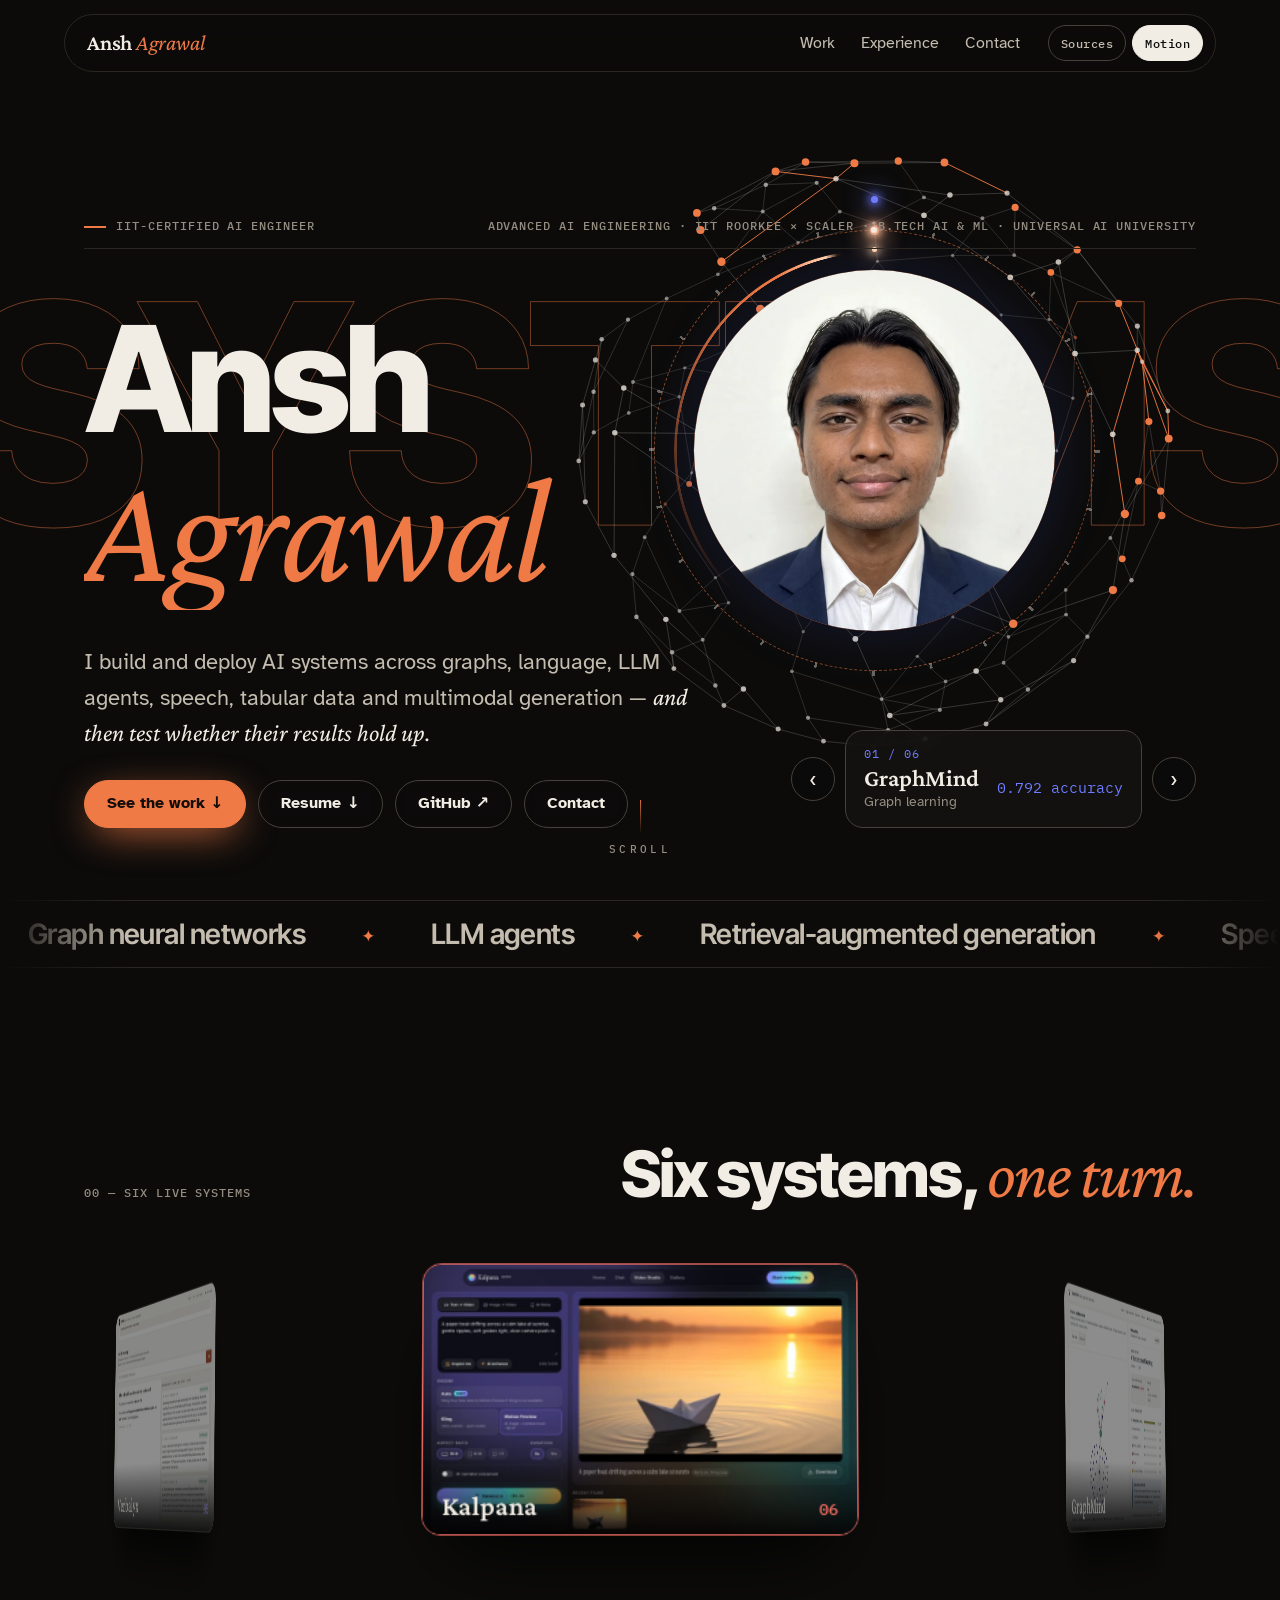
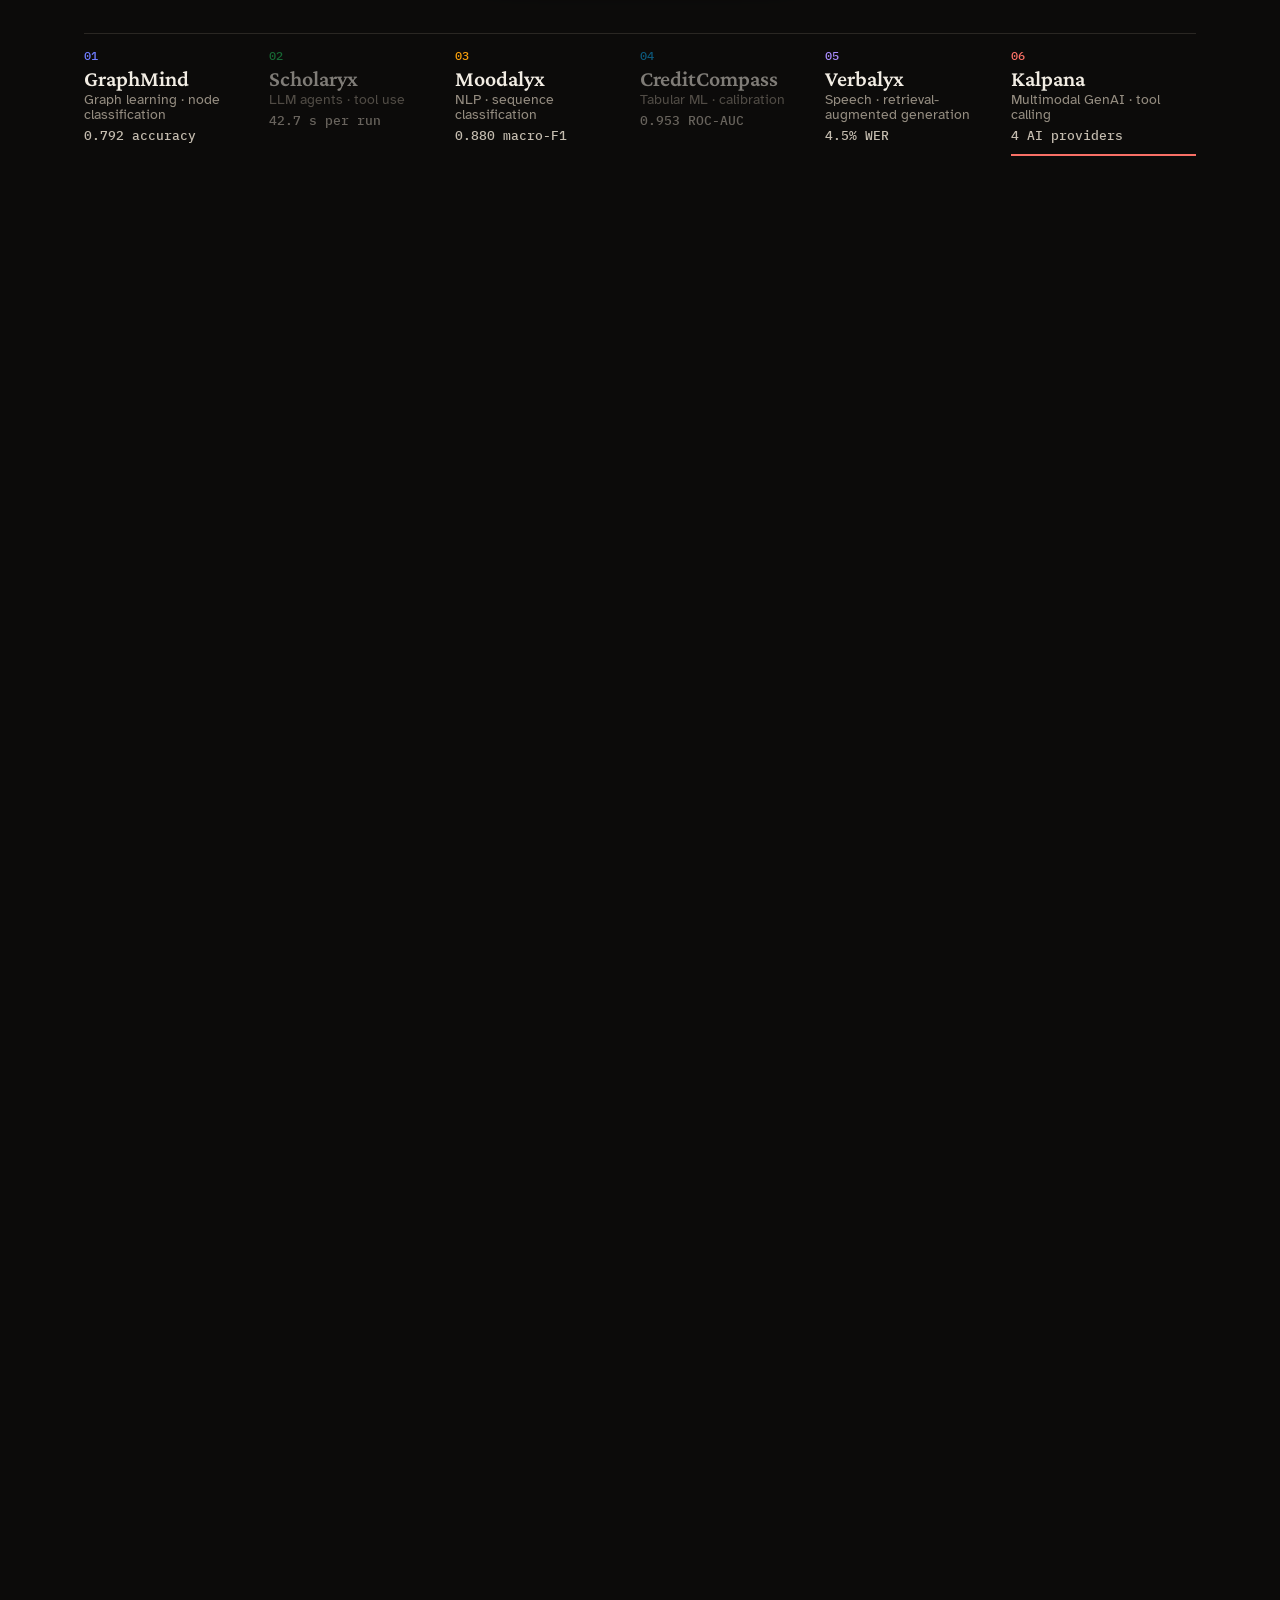
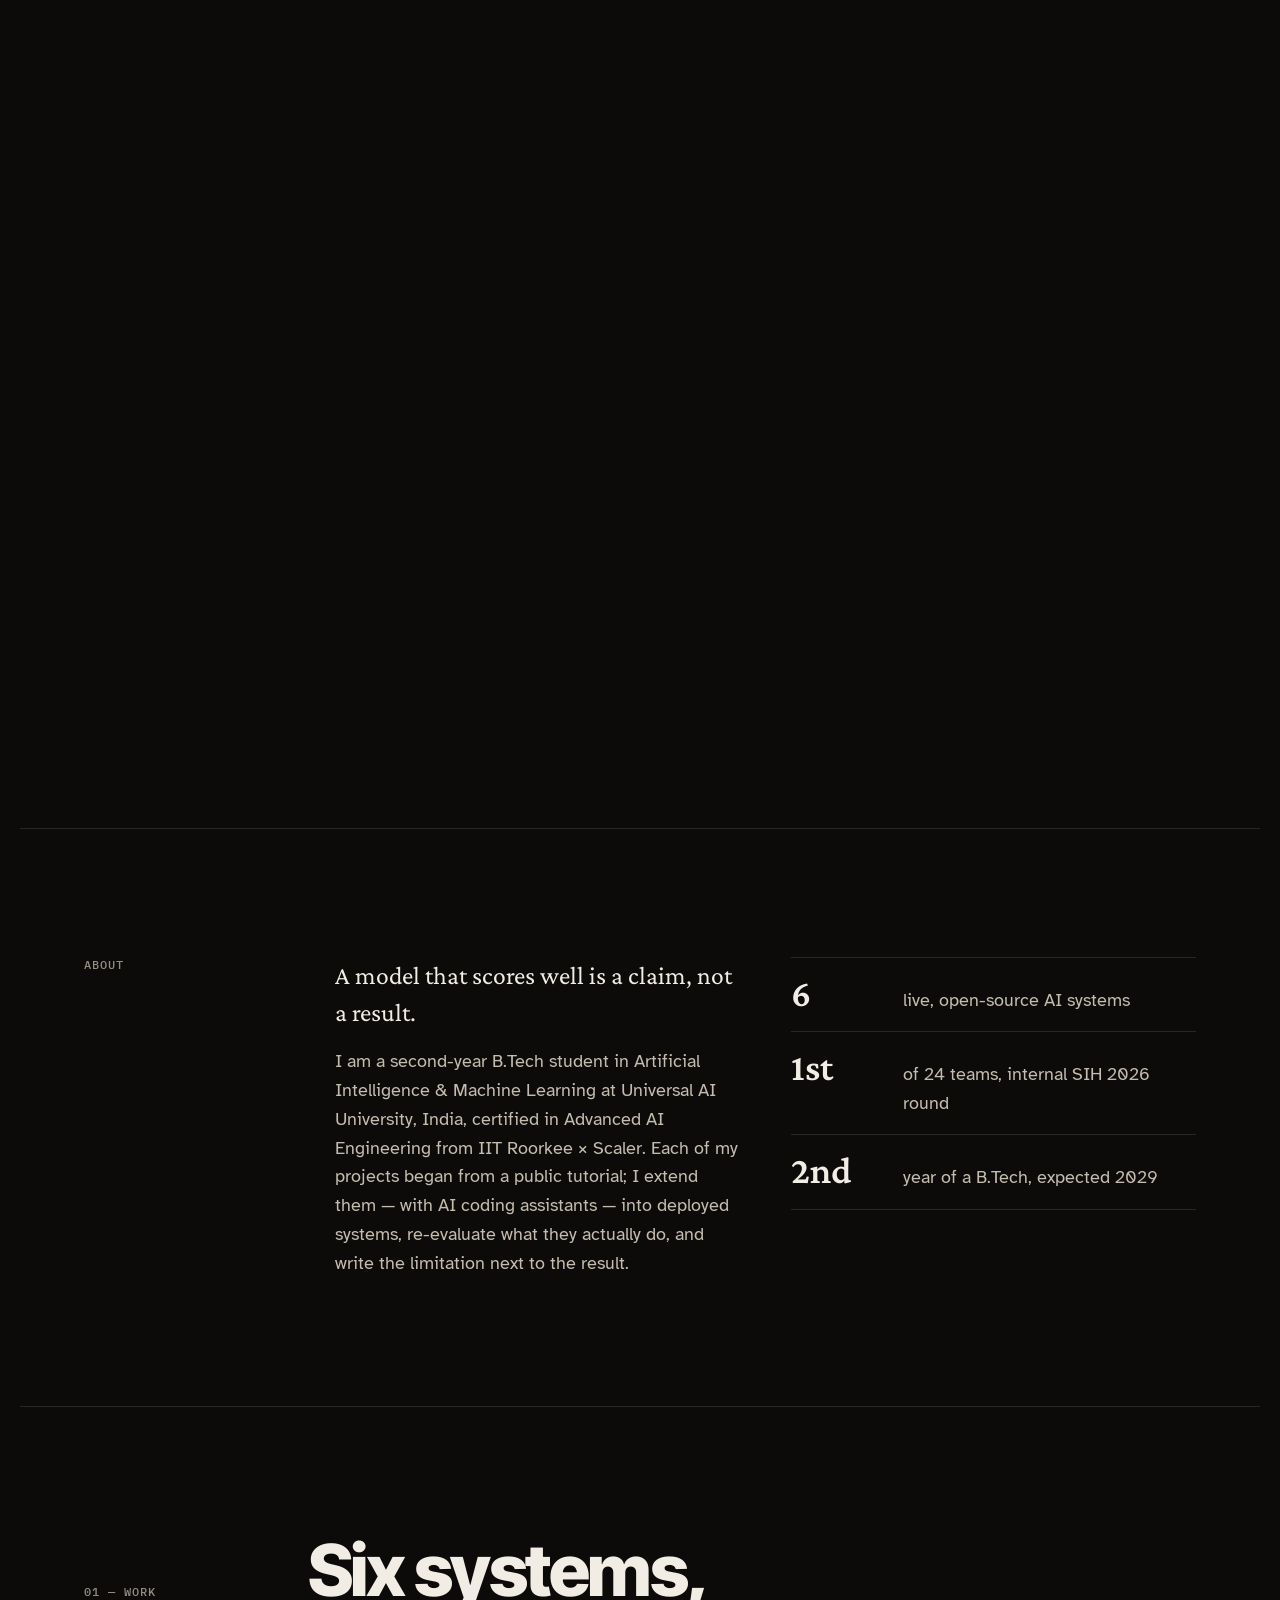
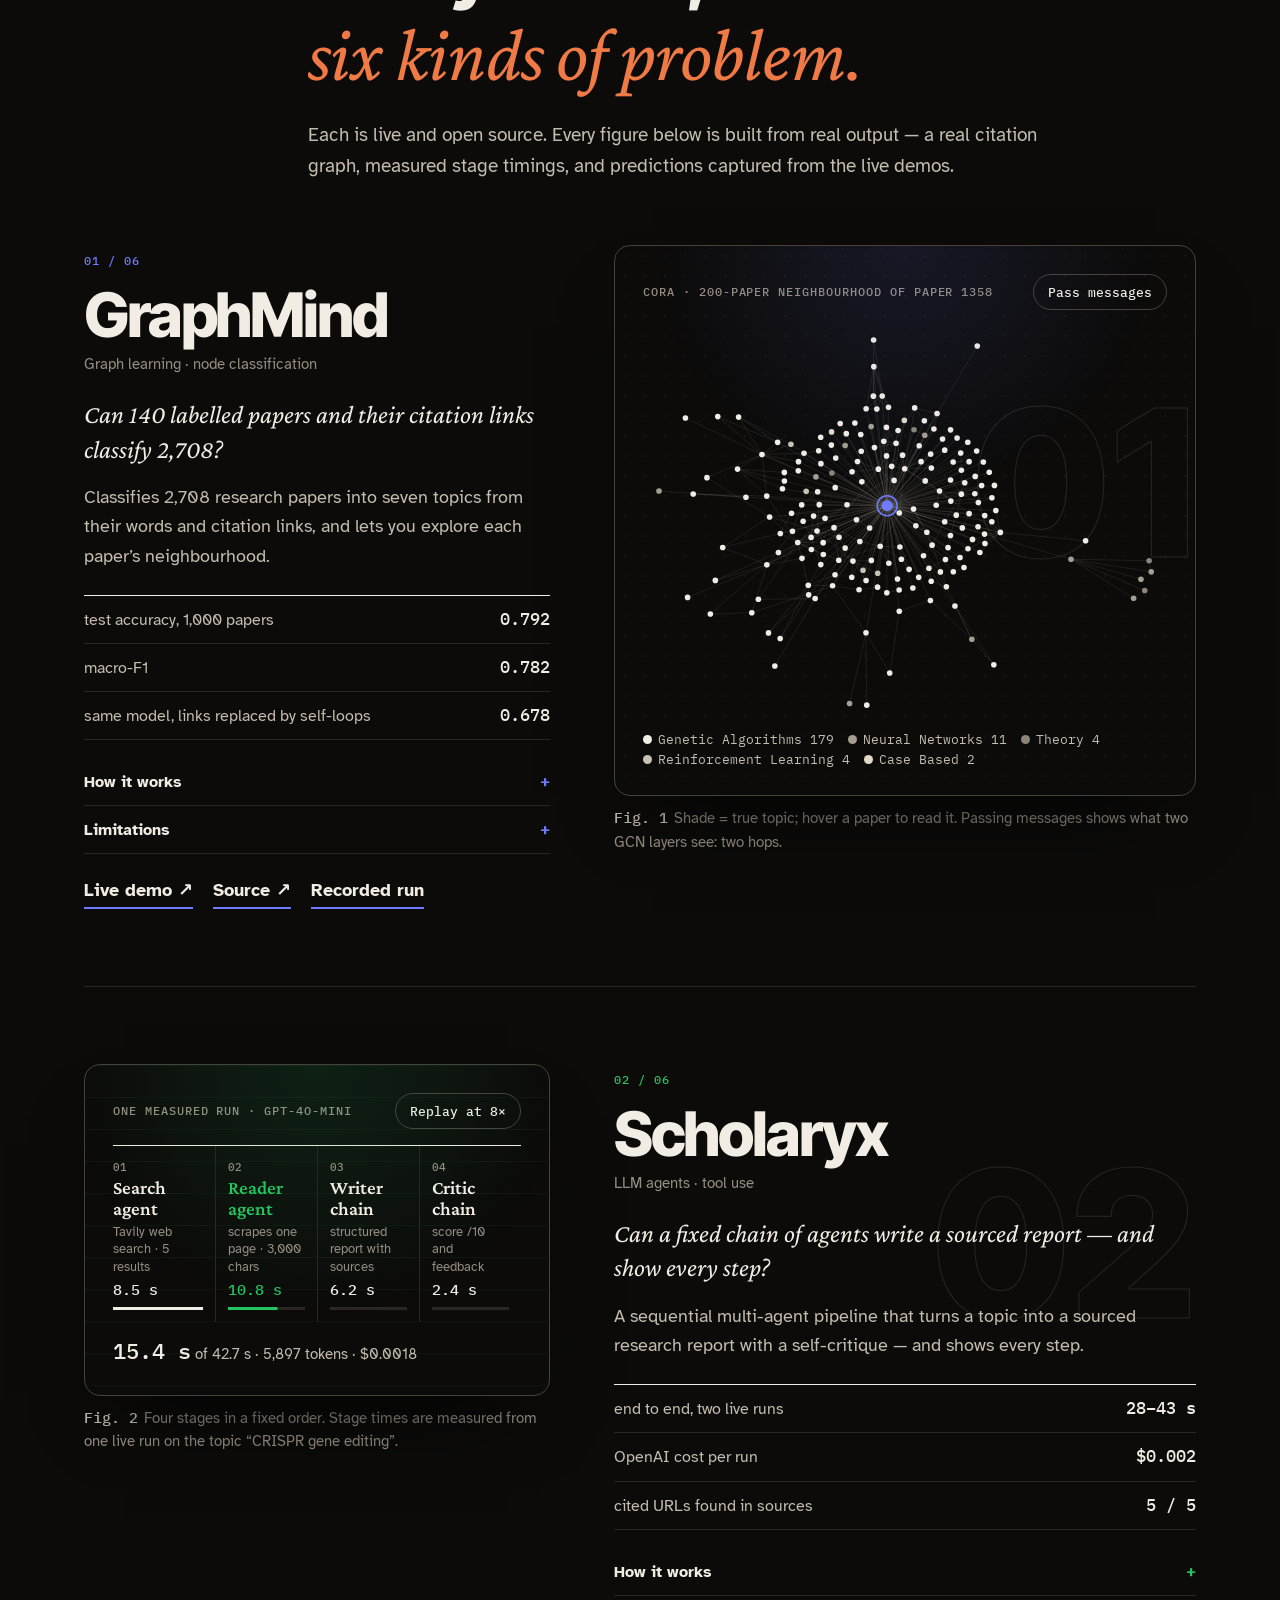
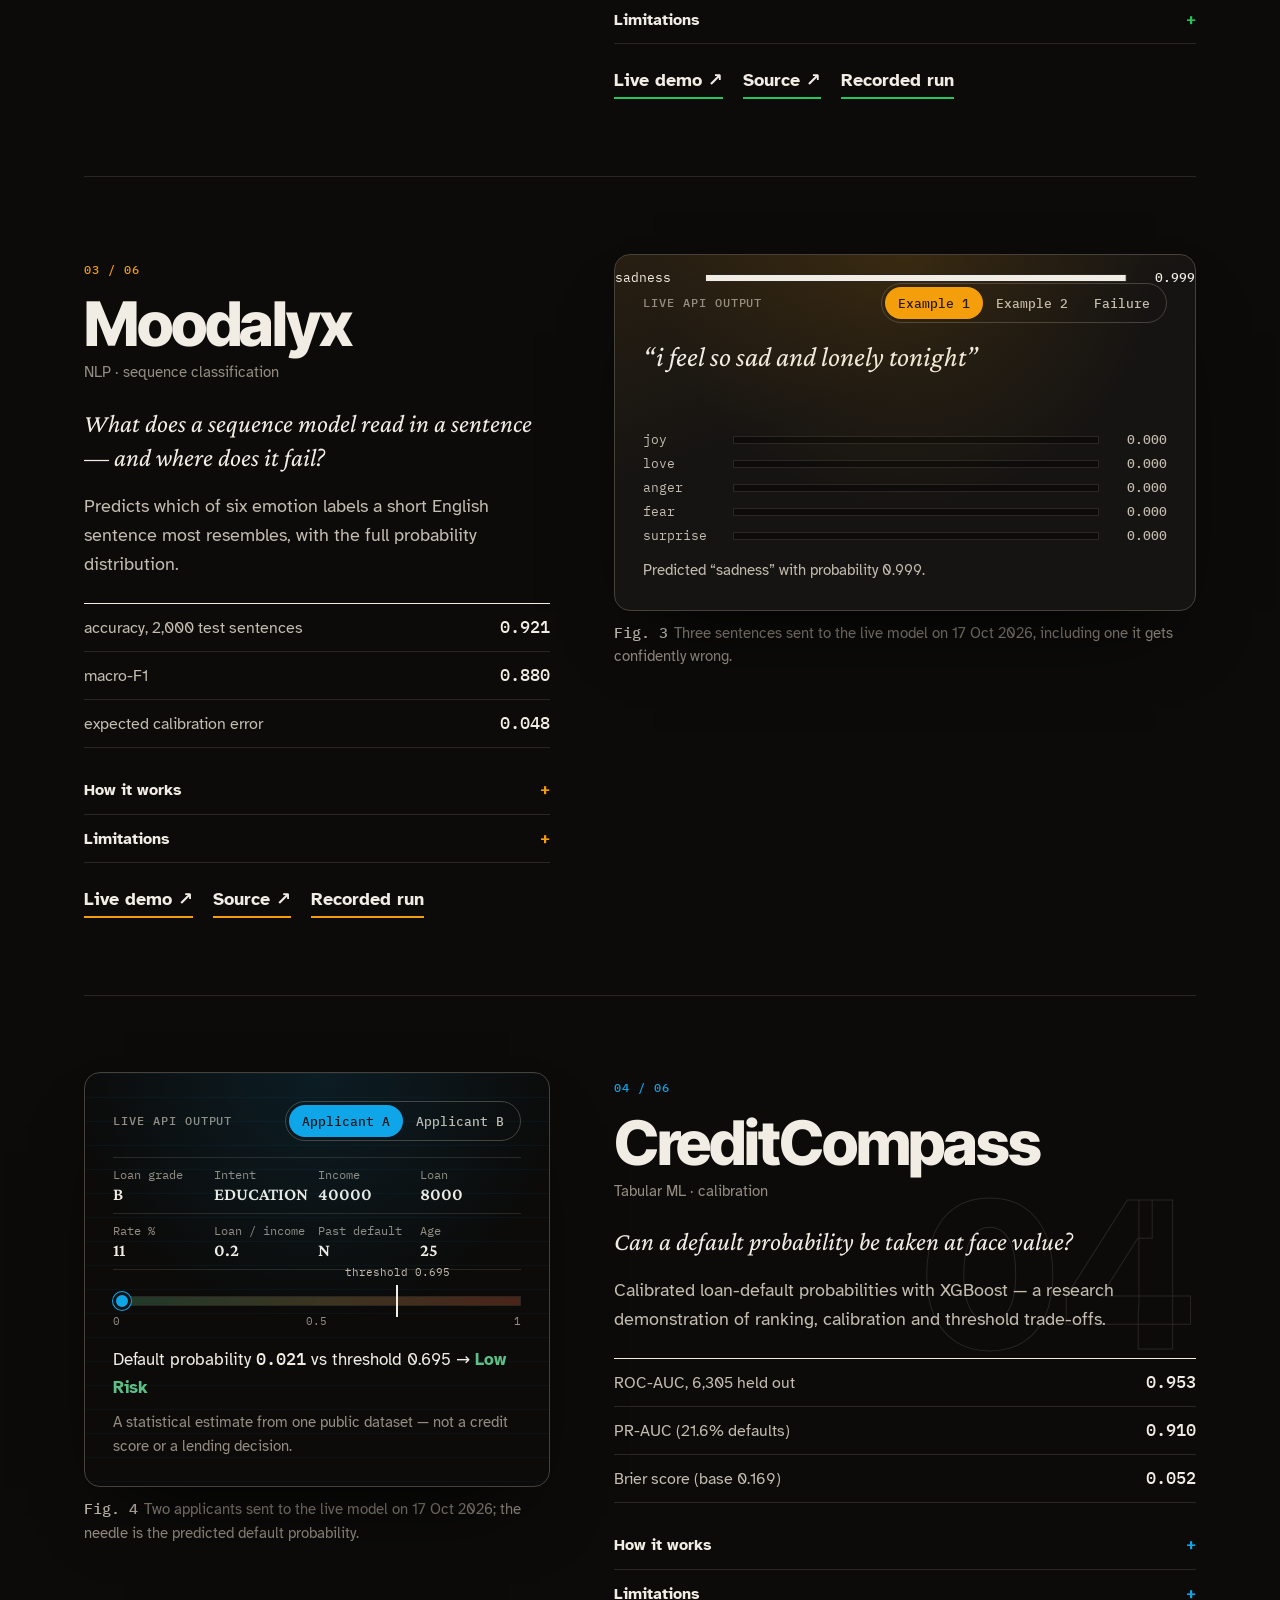
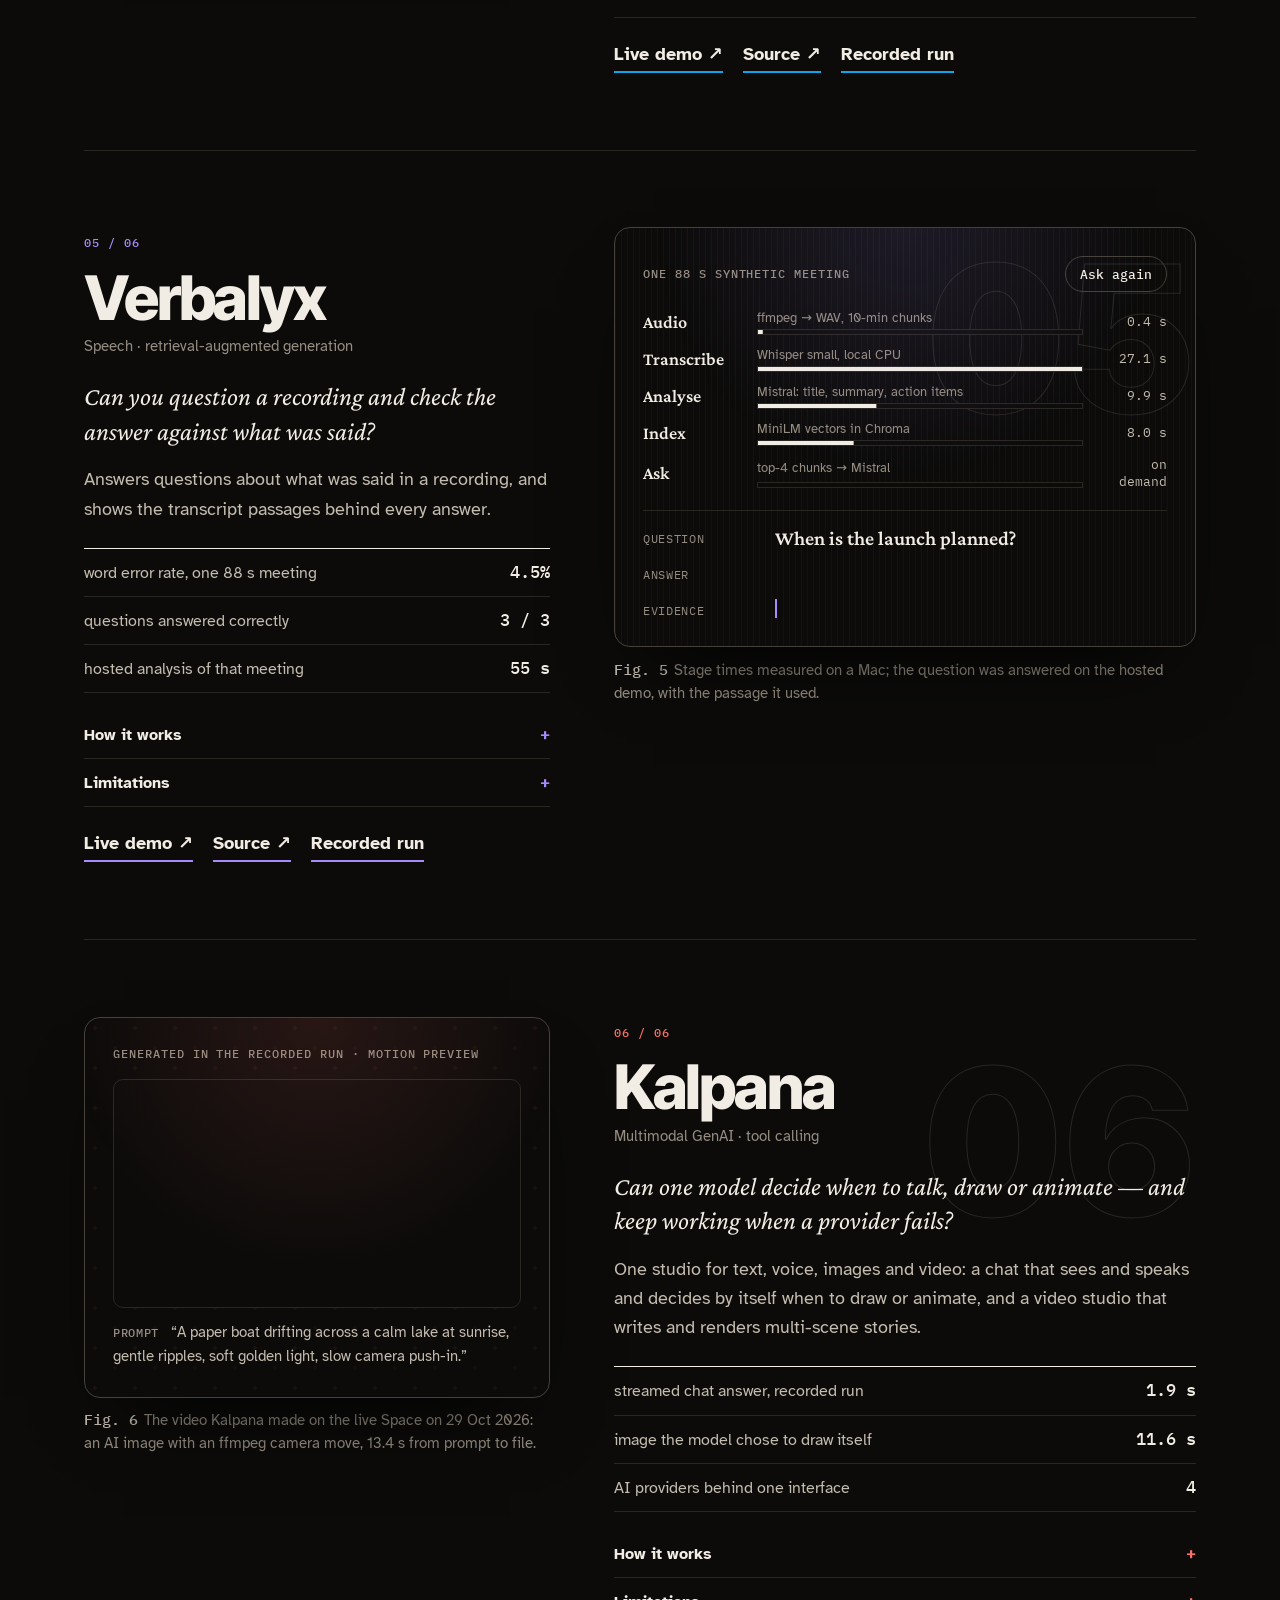
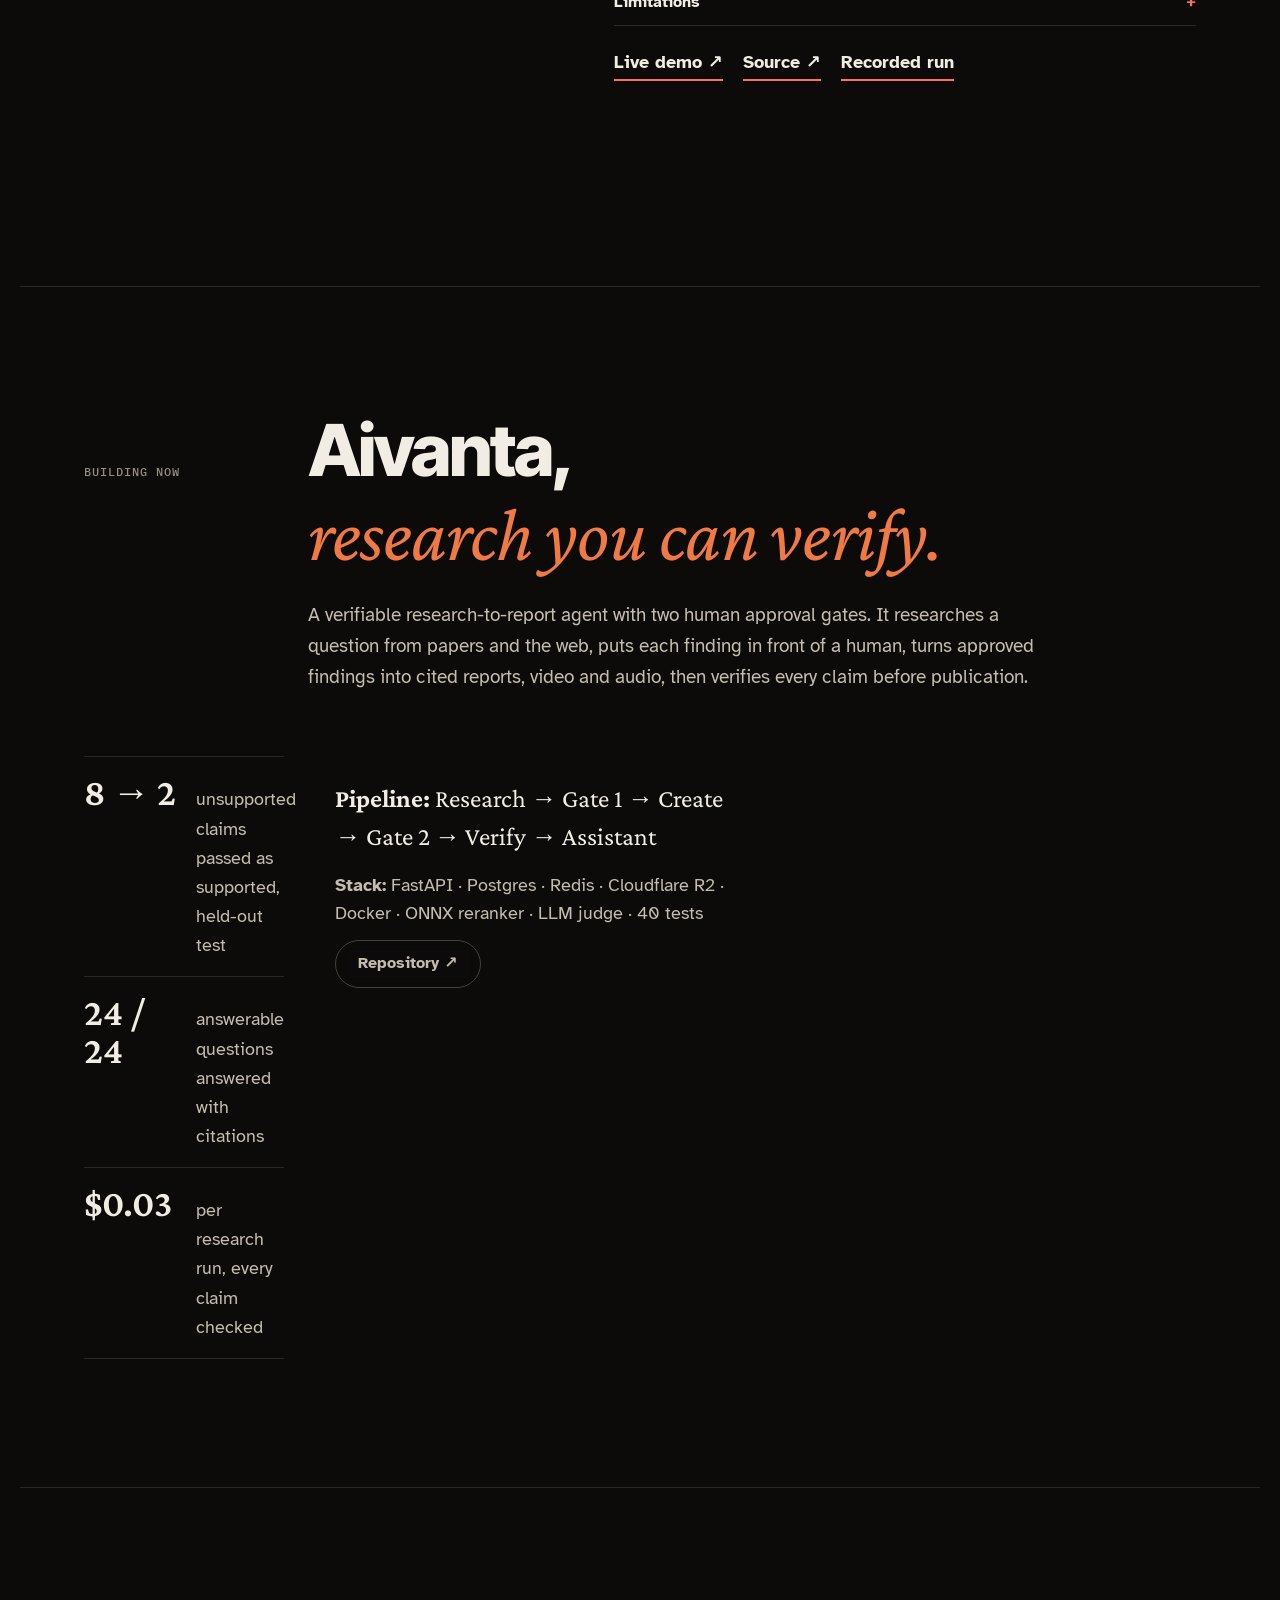
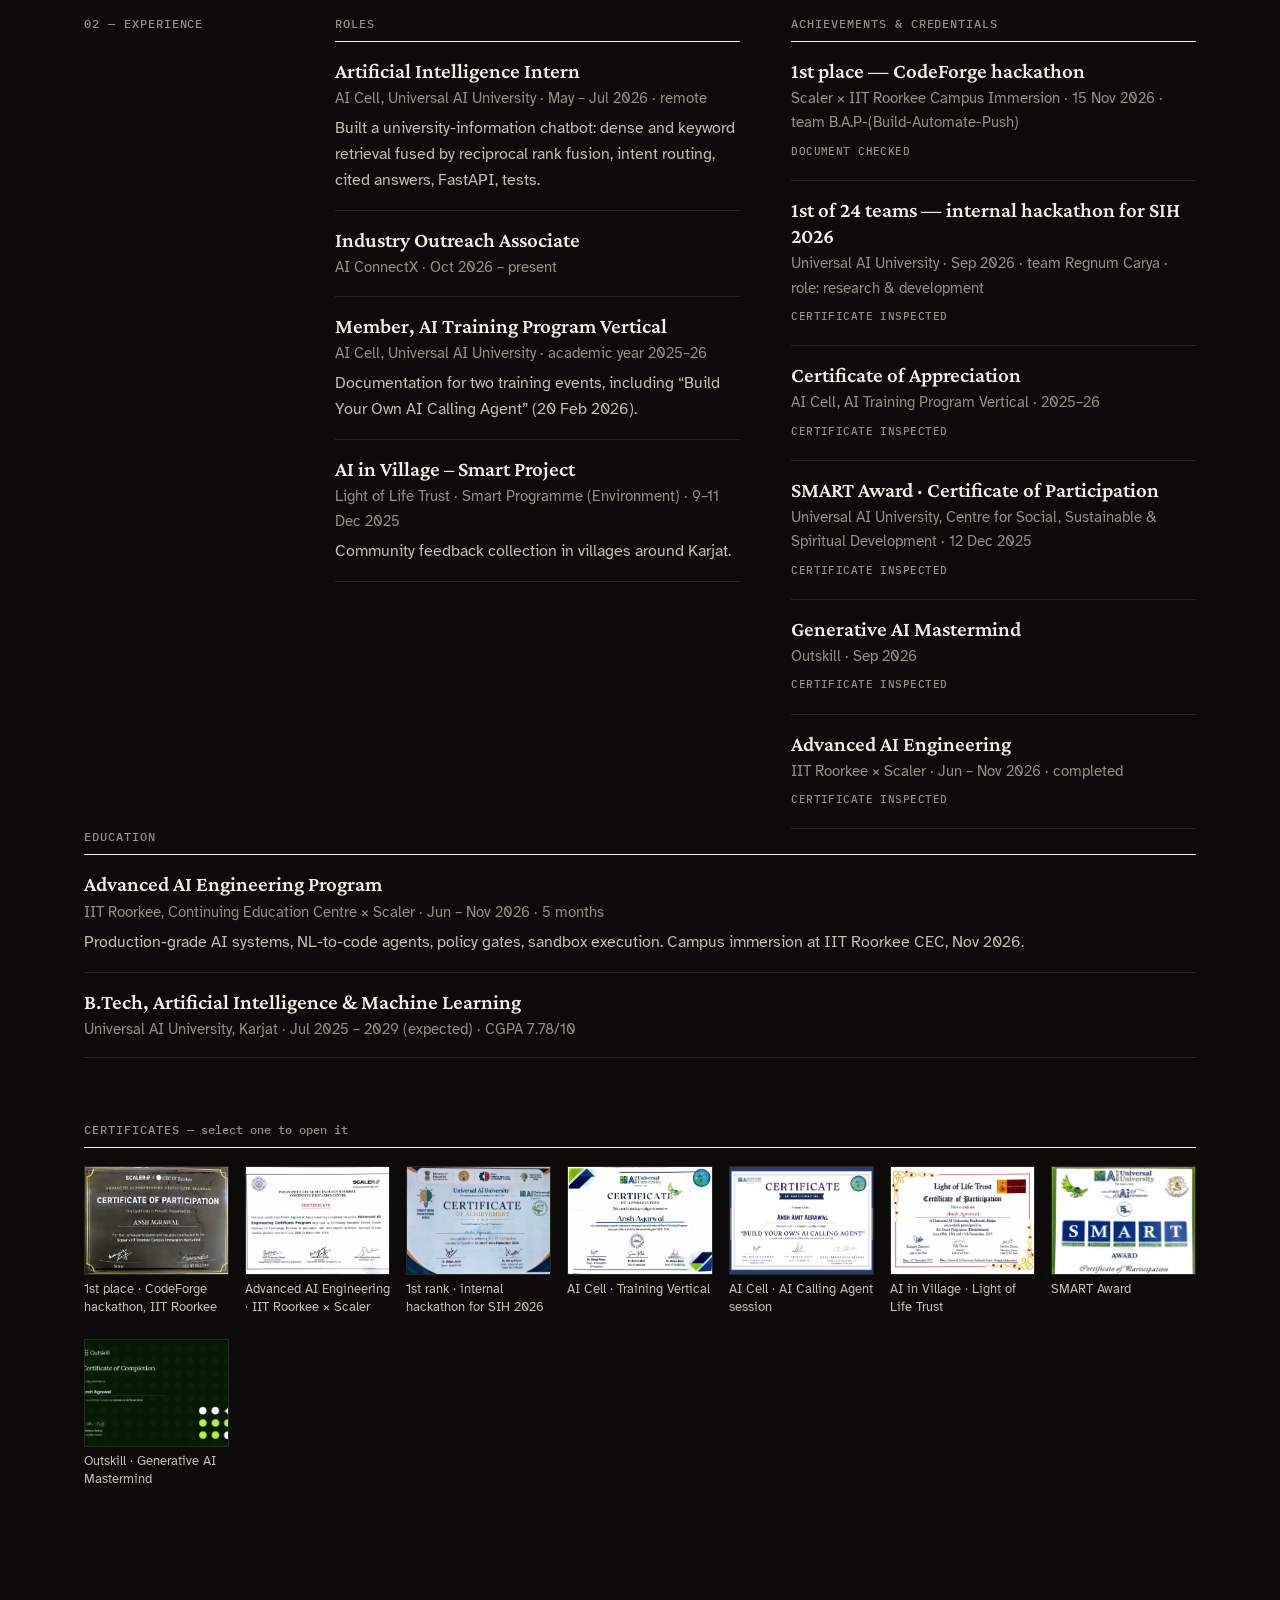
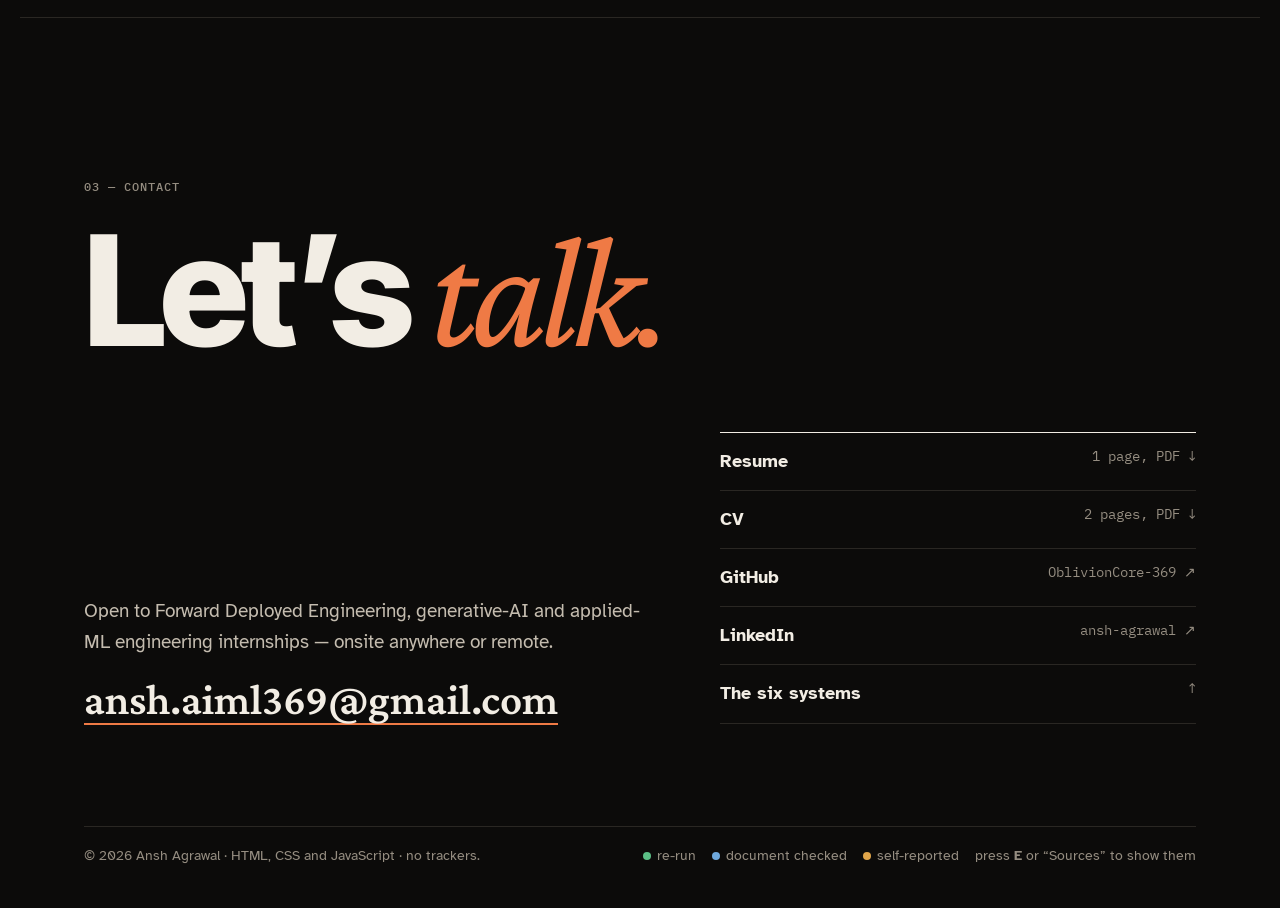
==== commit 113c19da: "Remove the BITSoM Product Management programme Drops its achievement line, certificate, timeline ent" ====
--- a/index.html
+++ b/index.html
@@ -165,7 +165,6 @@
       <h3>Achievements &amp; credentials</h3>
       <ul class="xp-list">
         <li data-ev="checked" data-src="On-site presentation slides listing team B.A.P as CodeForge winner"><b>1st place — CodeForge hackathon</b><span>Scaler × IIT Roorkee Campus Immersion · 15 Nov 2026 · team B.A.P-(Build-Automate-Push)</span><span class="status s-info">Document checked</span></li>
-        <li><b>Product Management with Generative &amp; Agentic AI</b><span>BITS School of Management (BITSoM), Centre for Executive and Professional Development · 4 Dec 2025 – 5 Jul 2026</span><span class="status s-info">Certificate inspected</span></li>
         <li><b>1st of 24 teams — internal hackathon for SIH 2026</b><span>Universal AI University · Sep 2026 · team Regnum Carya · role: research &amp; development</span><span class="status s-info">Certificate inspected</span></li>
         <li><b>Certificate of Appreciation</b><span>AI Cell, AI Training Program Vertical · 2025–26</span><span class="status s-info">Certificate inspected</span></li>
         <li><b>SMART Award · Certificate of Participation</b><span>Universal AI University, Centre for Social, Sustainable &amp; Spiritual Development · 12 Dec 2025</span><span class="status s-info">Certificate inspected</span></li>
@@ -216,7 +215,7 @@
 
 <script src="vendor/motion-12.43.0.js"></script>
 <script src="vendor/lenis-1.3.27.min.js"></script>
-<script src="js/data.js?v=26"></script>
+<script src="js/data.js?v=27"></script>
 <script src="js/evidence-data.js?v=23"></script>
 <script src="js/core.js?v=20"></script>
 <script src="js/work.js?v=6"></script>
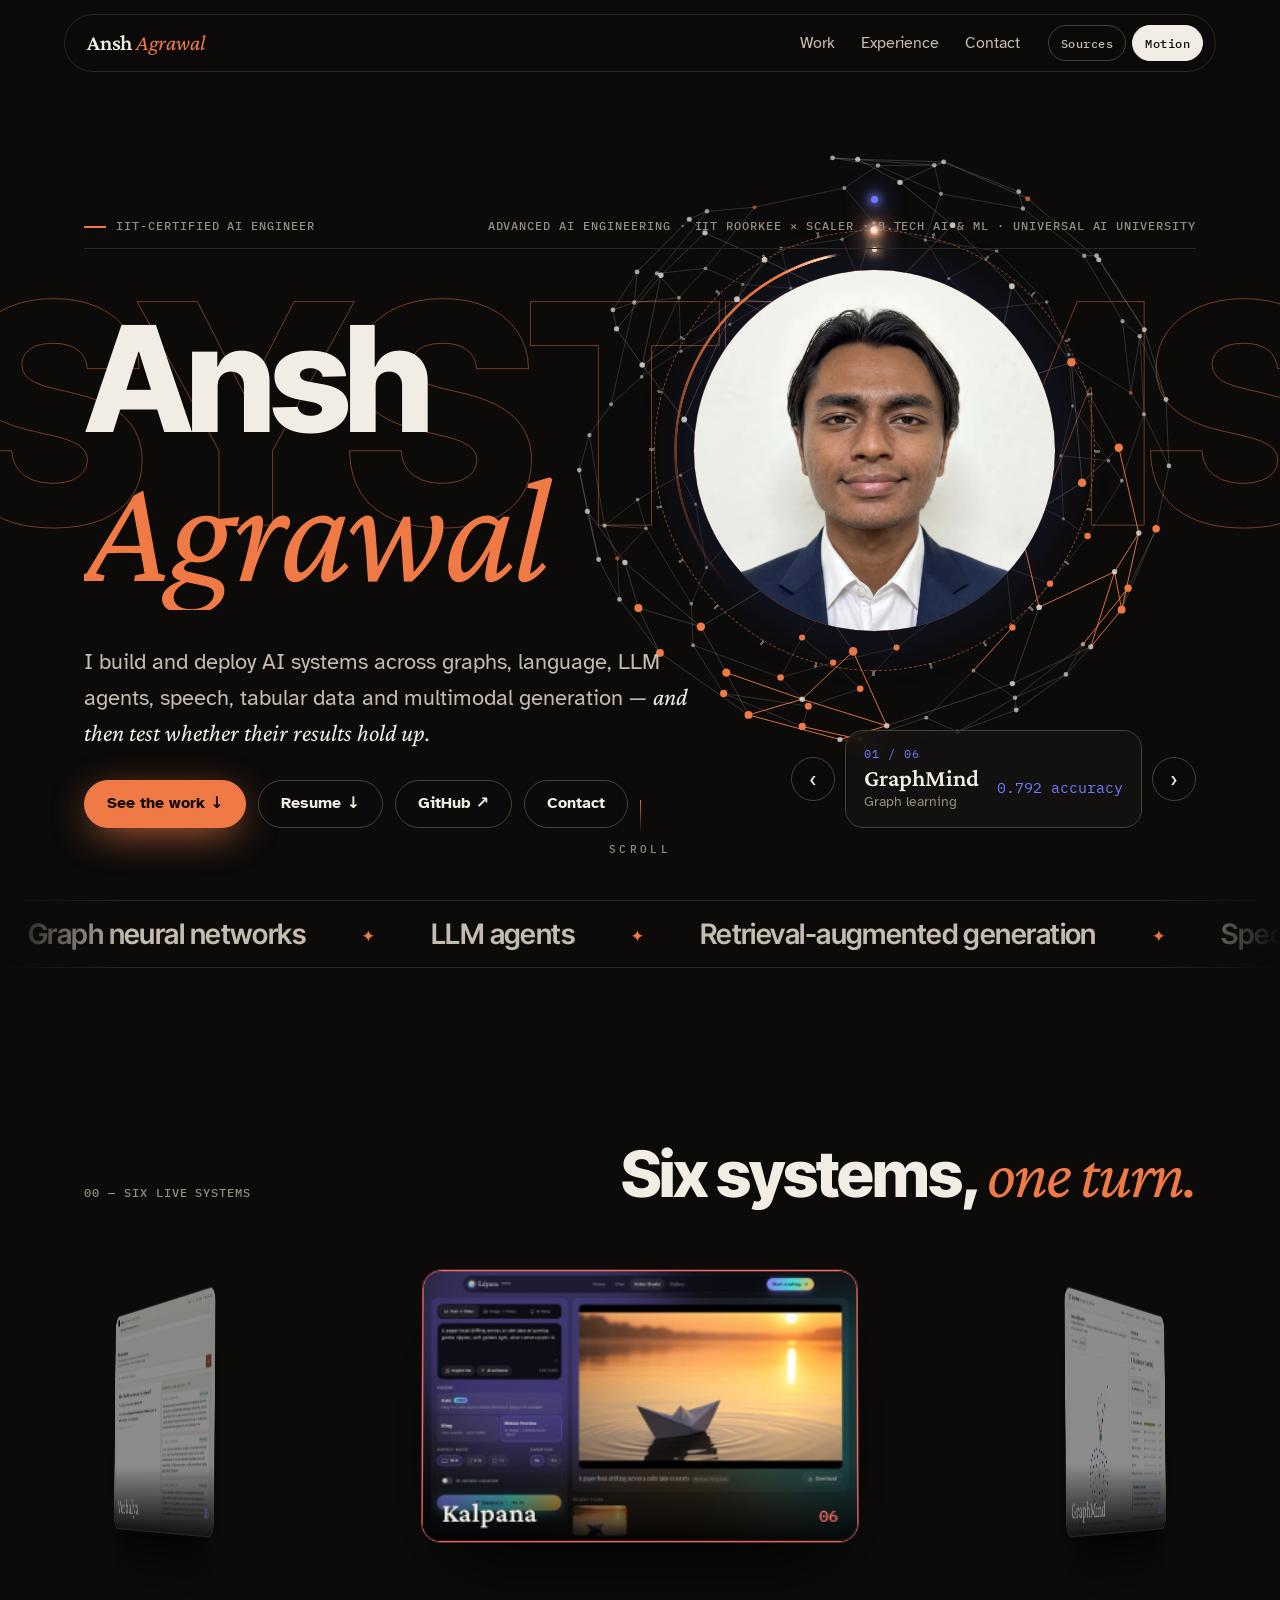
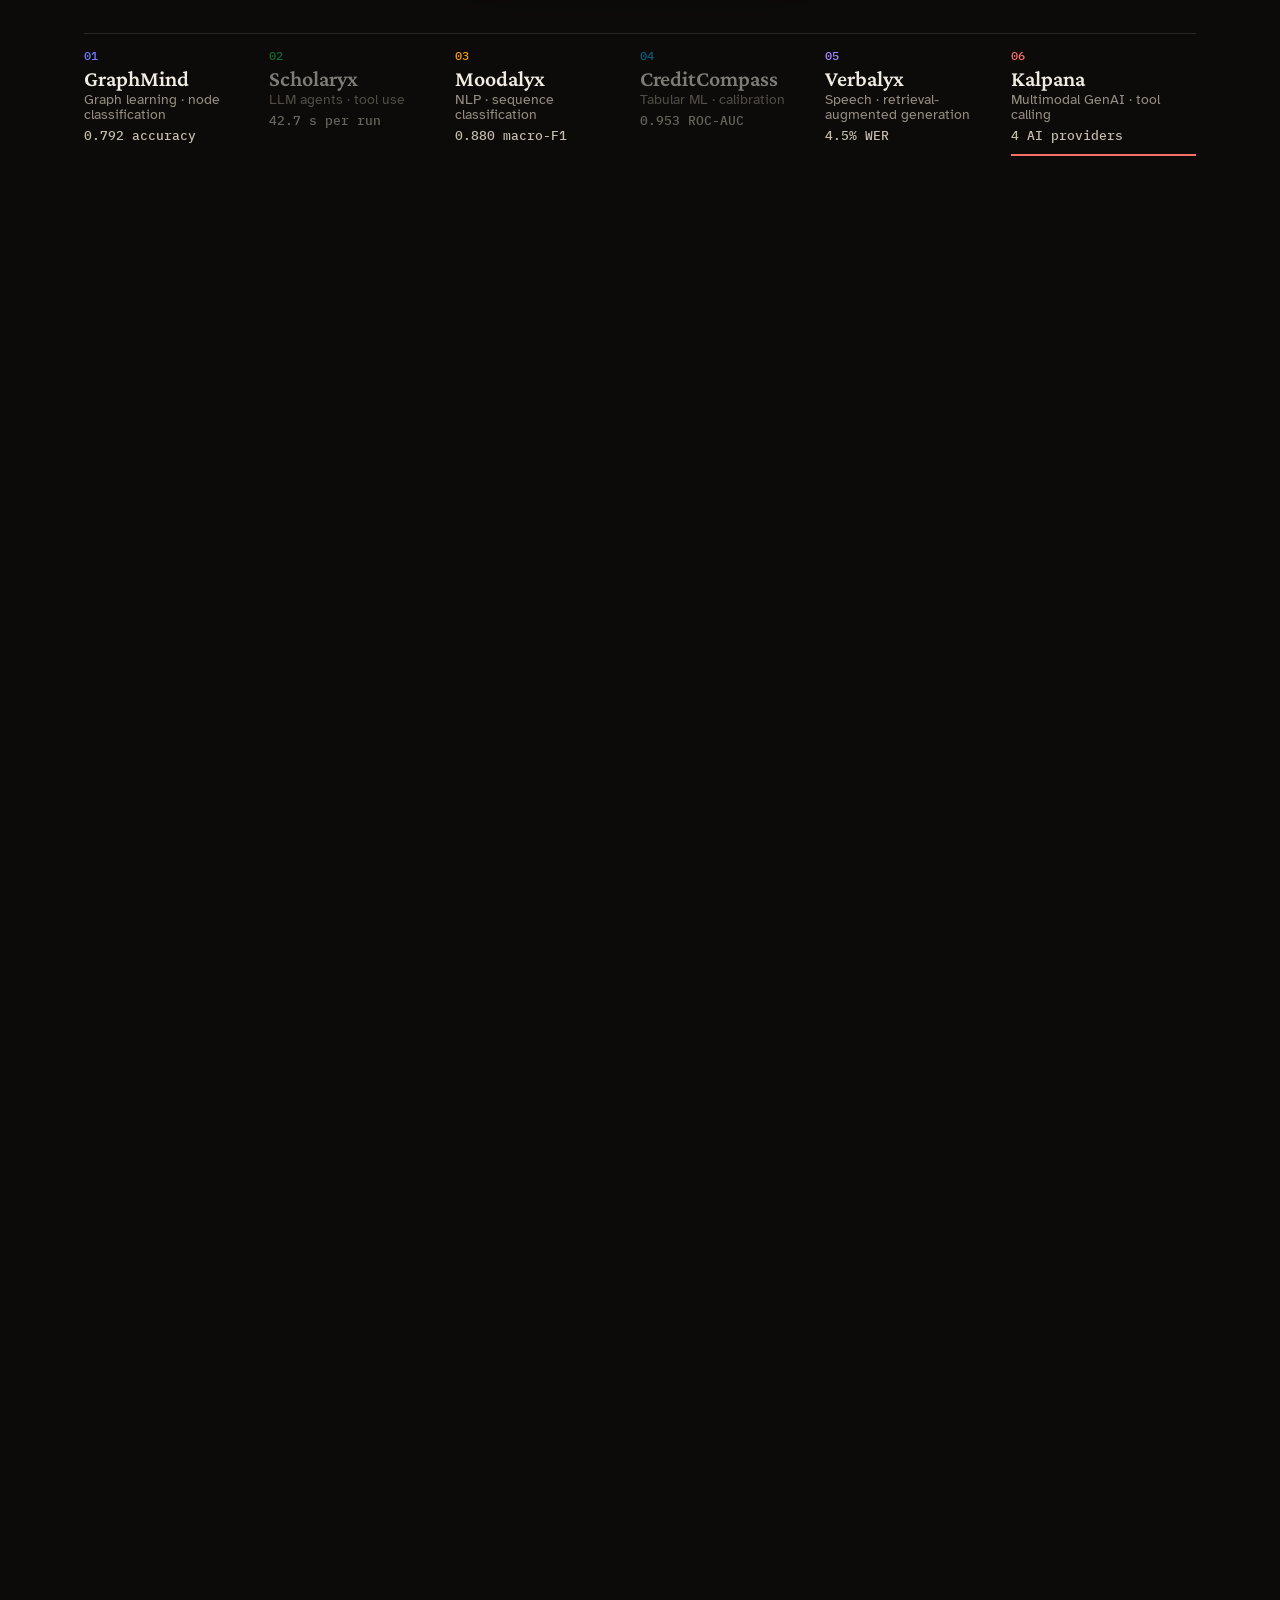
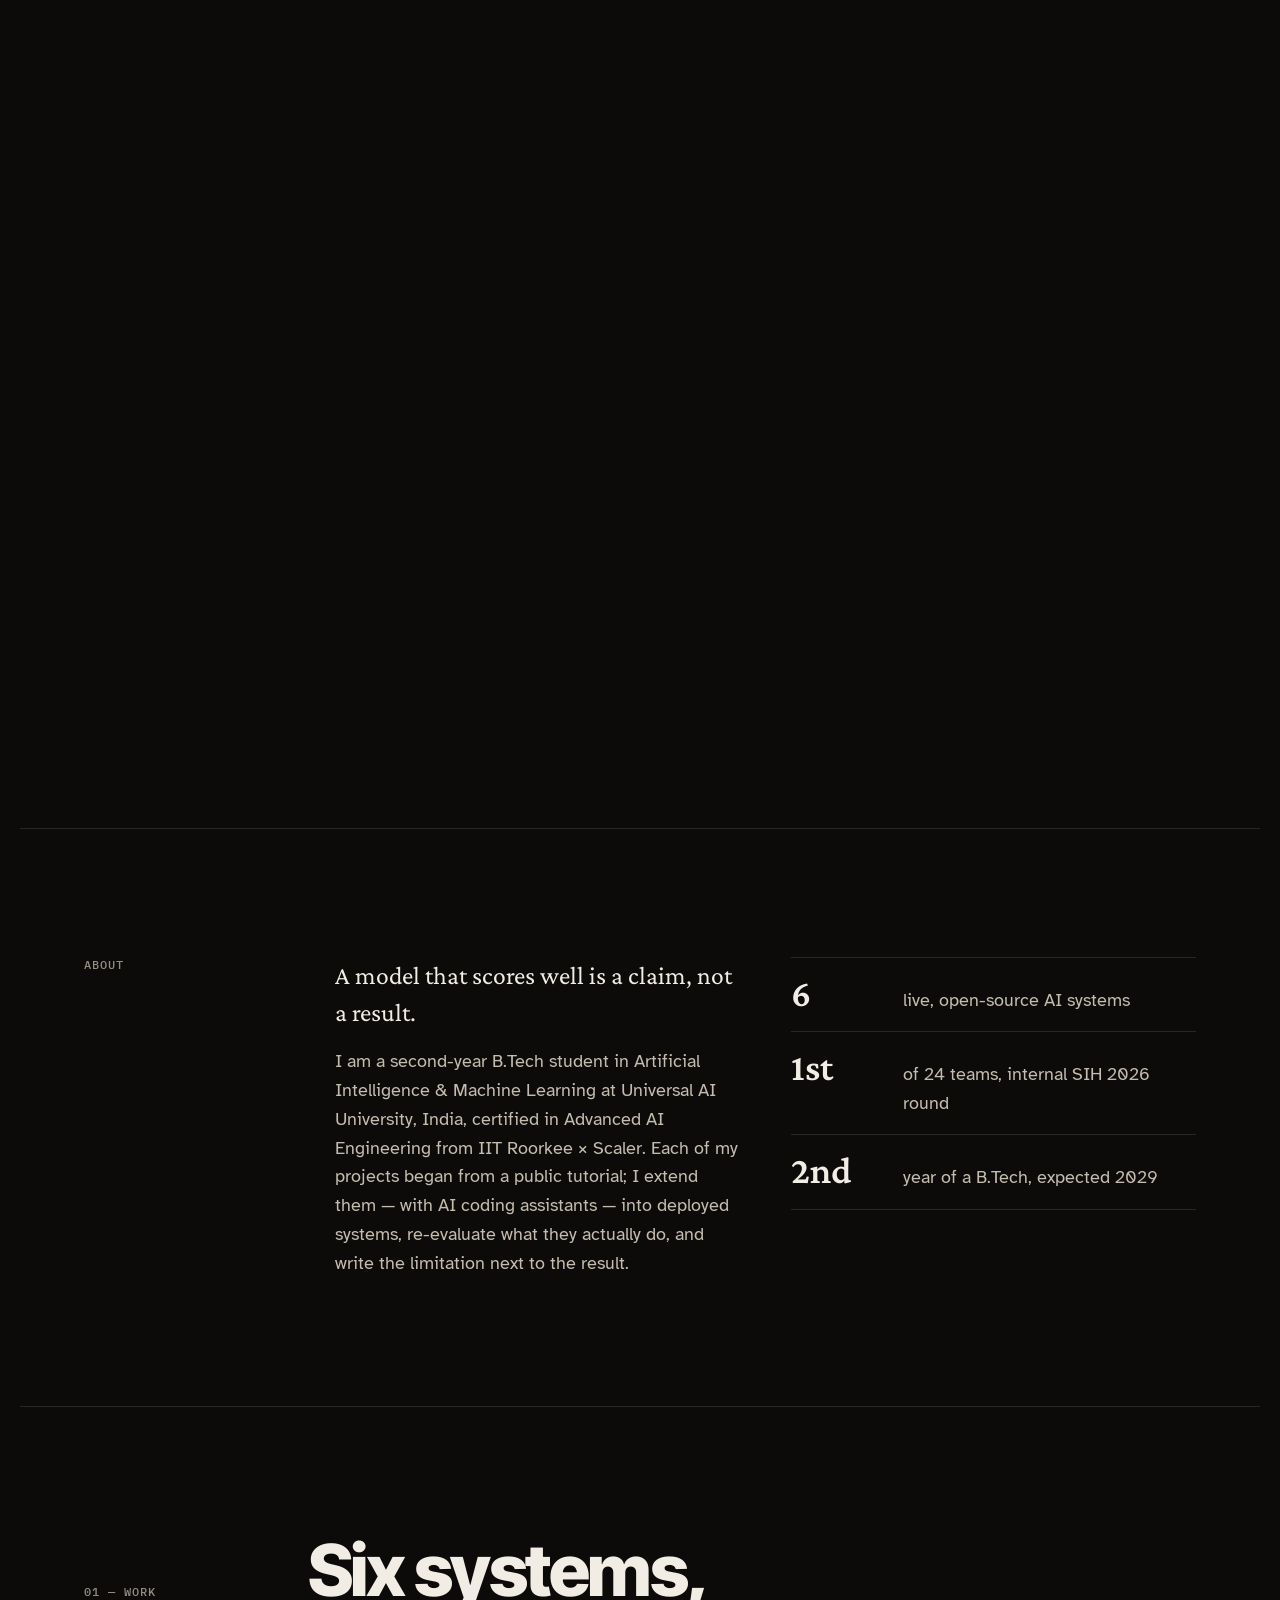
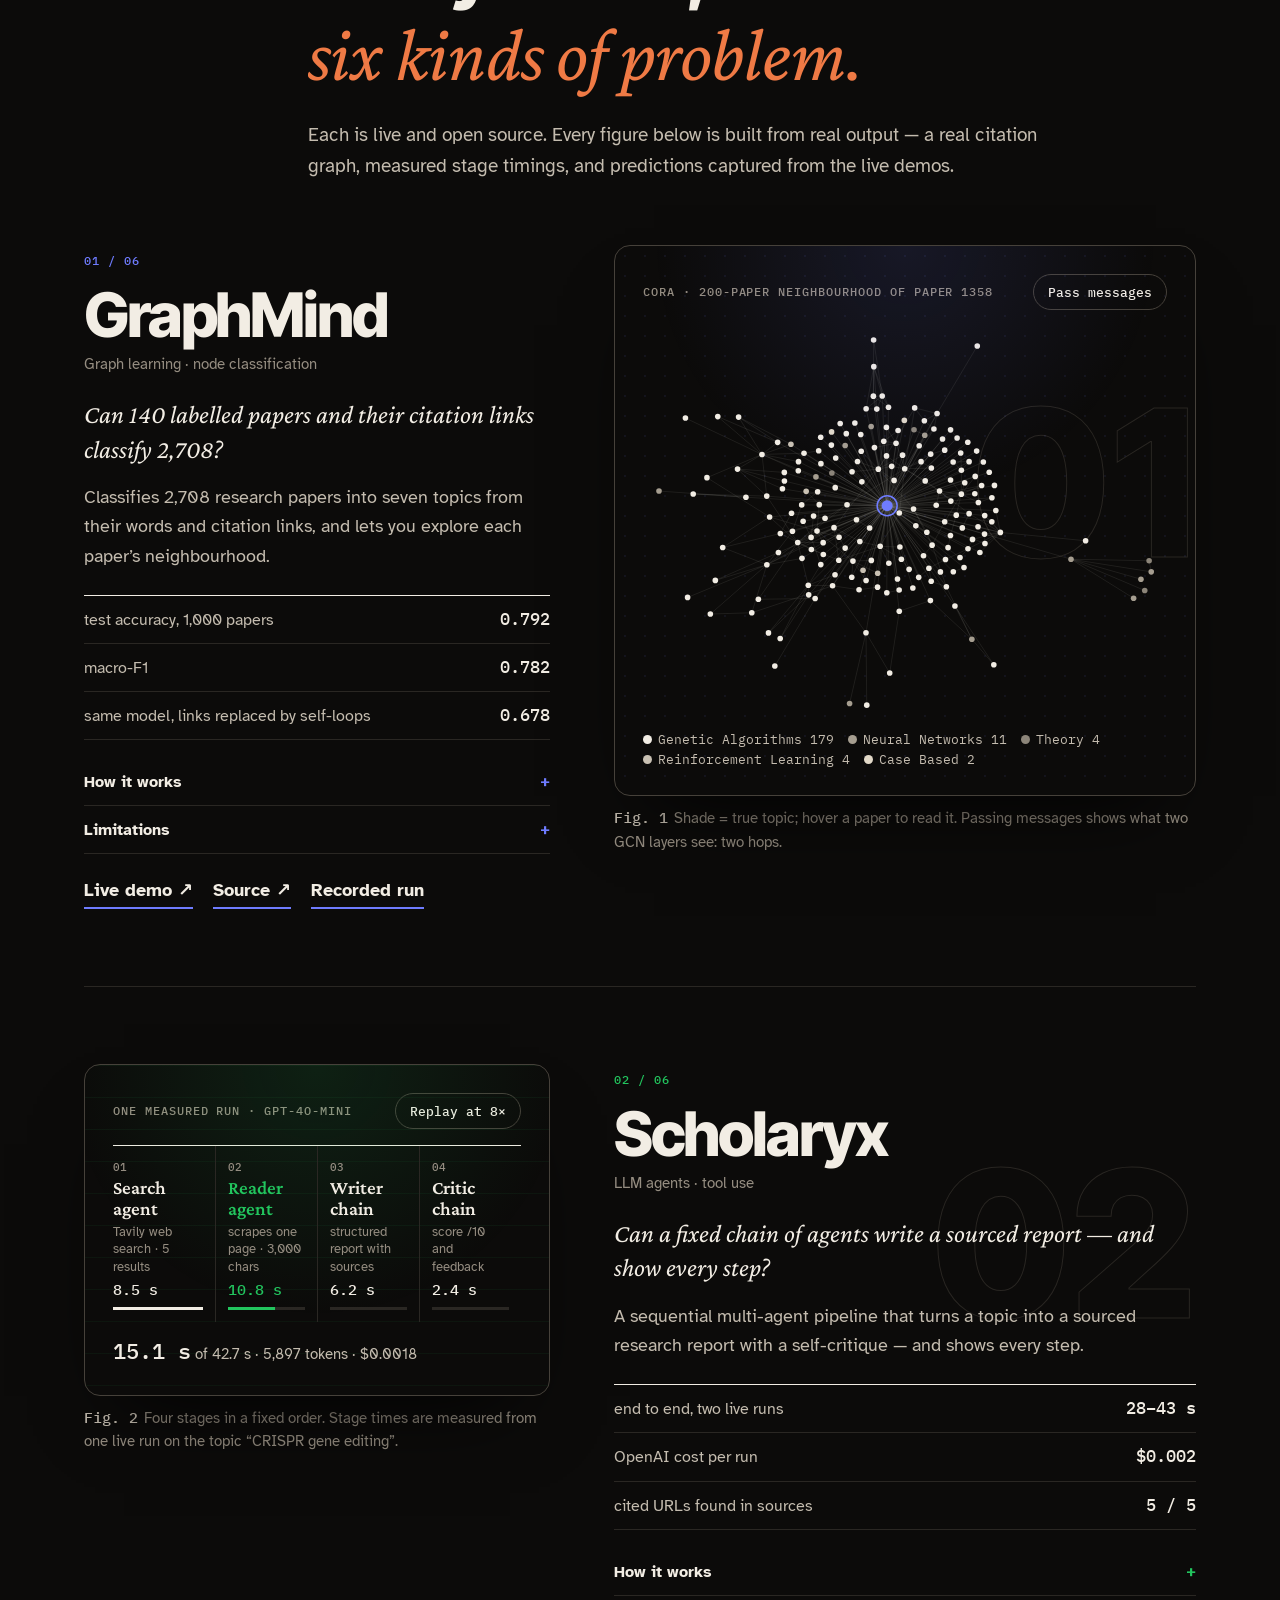
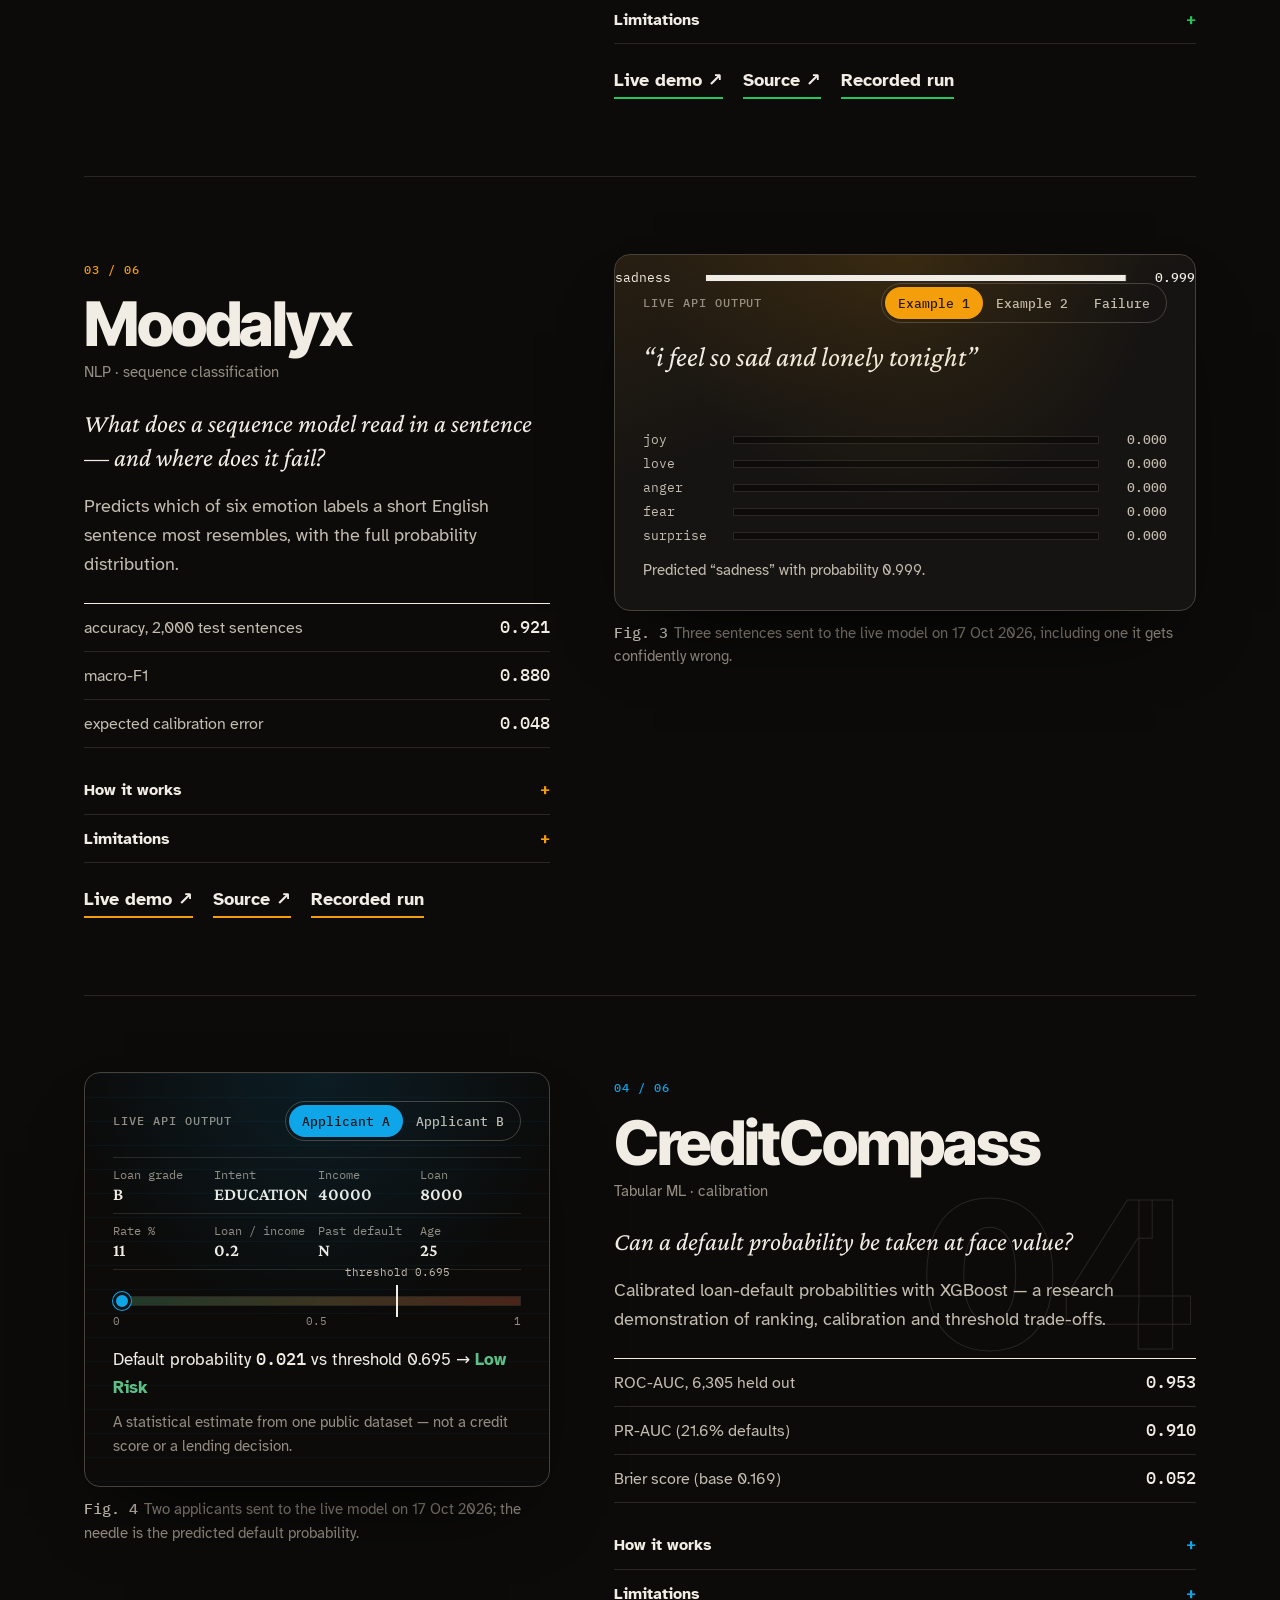
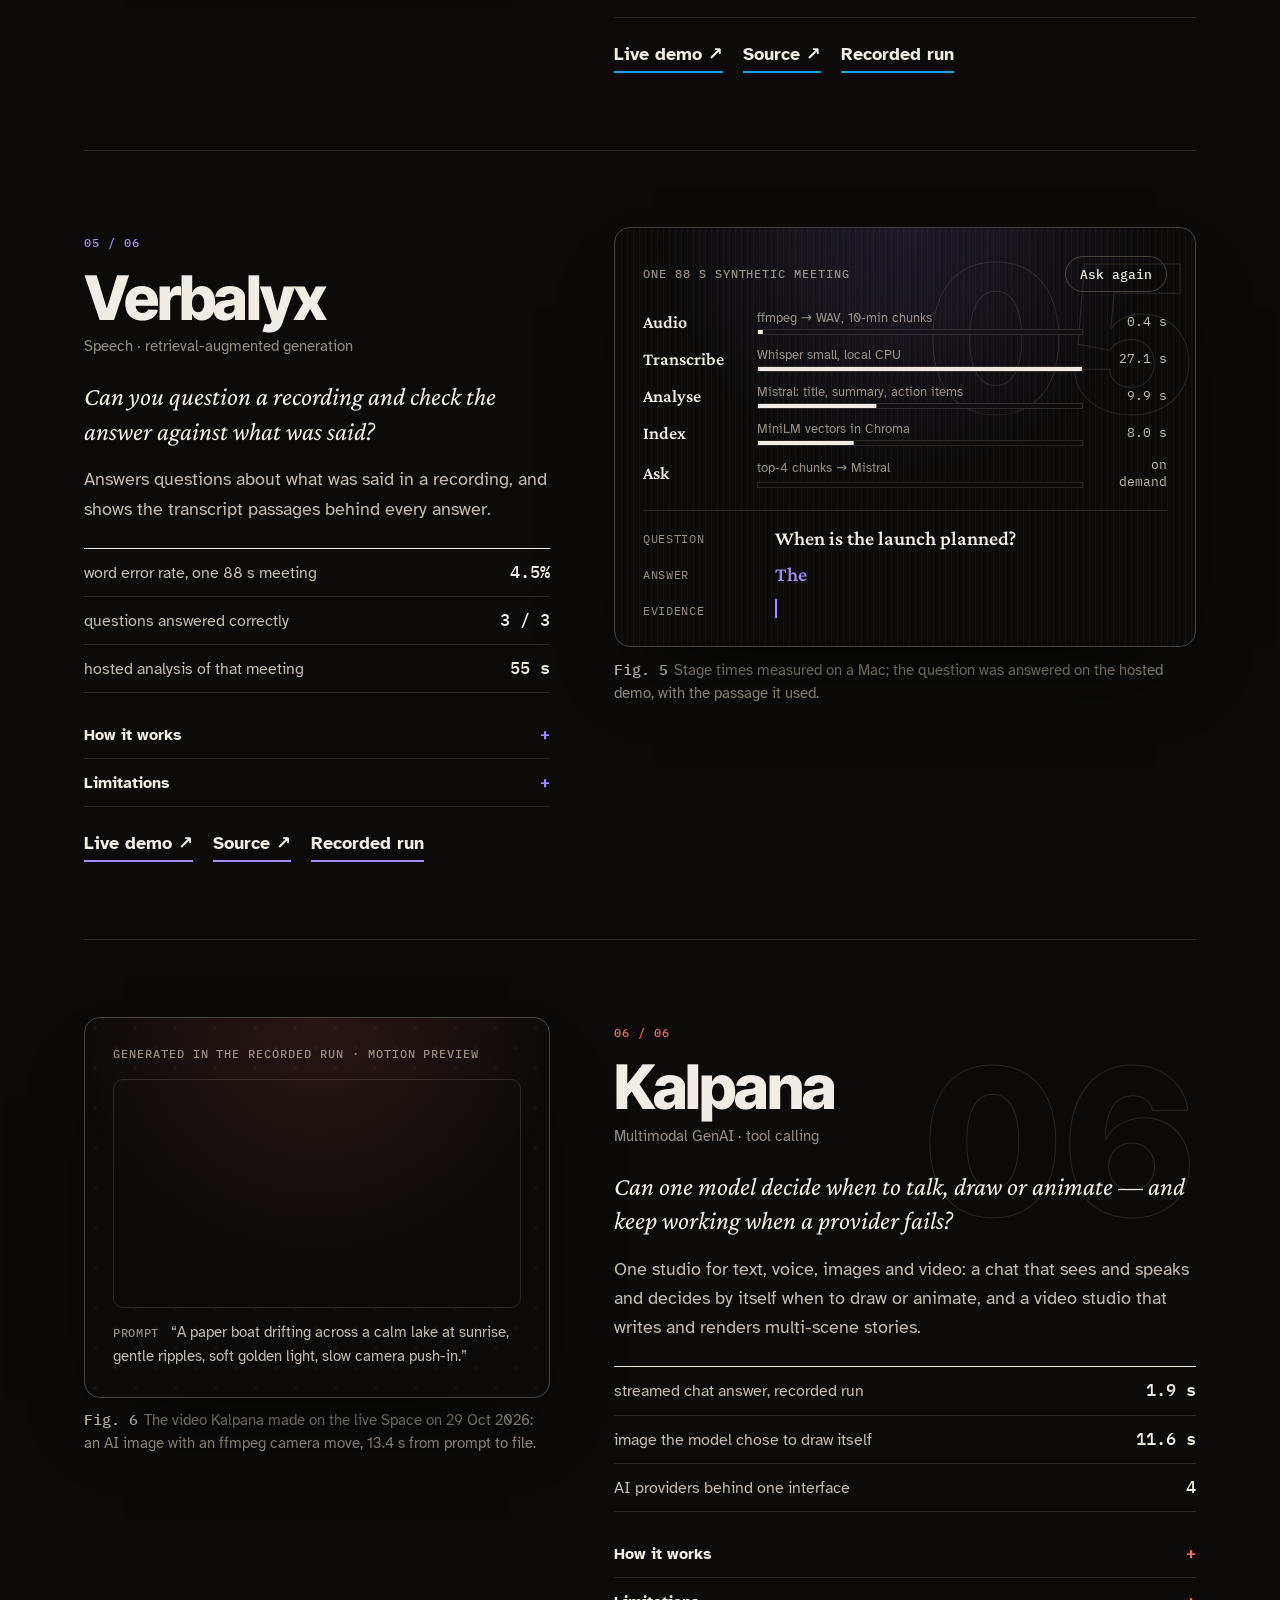
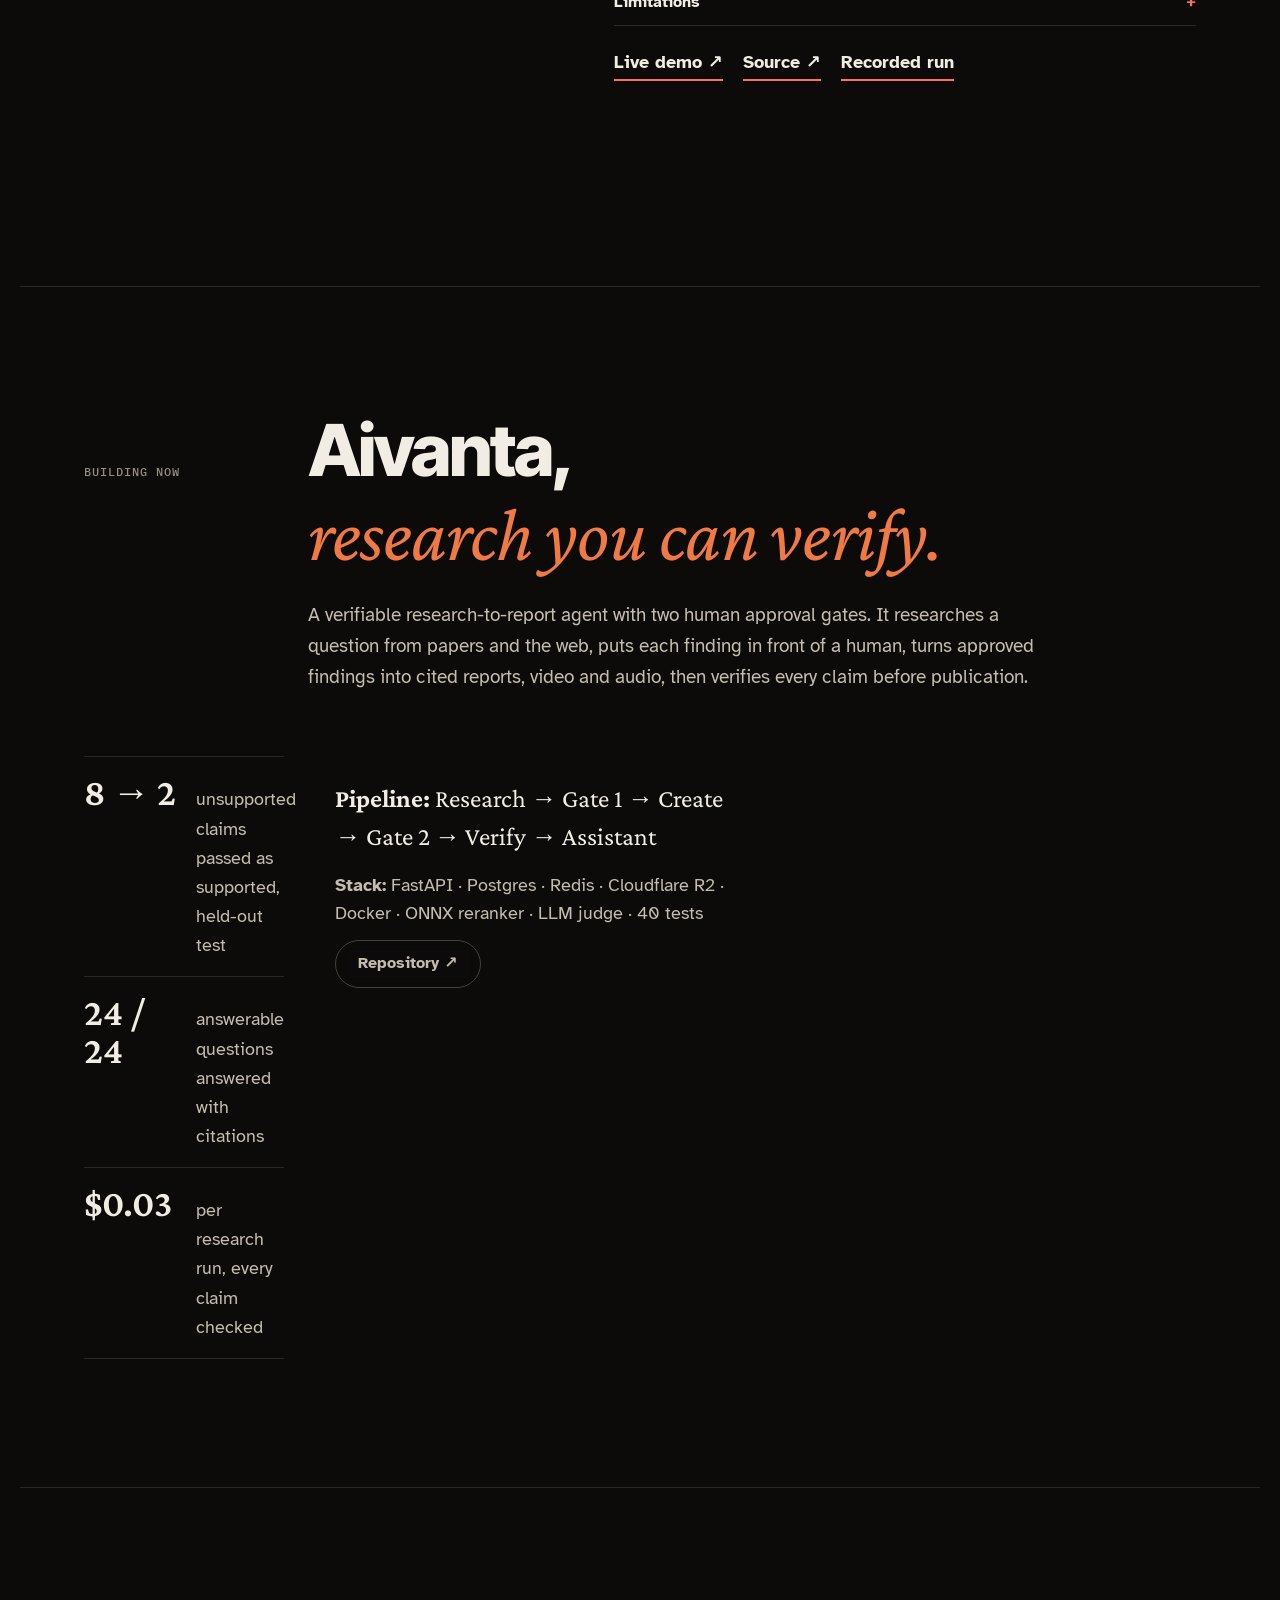
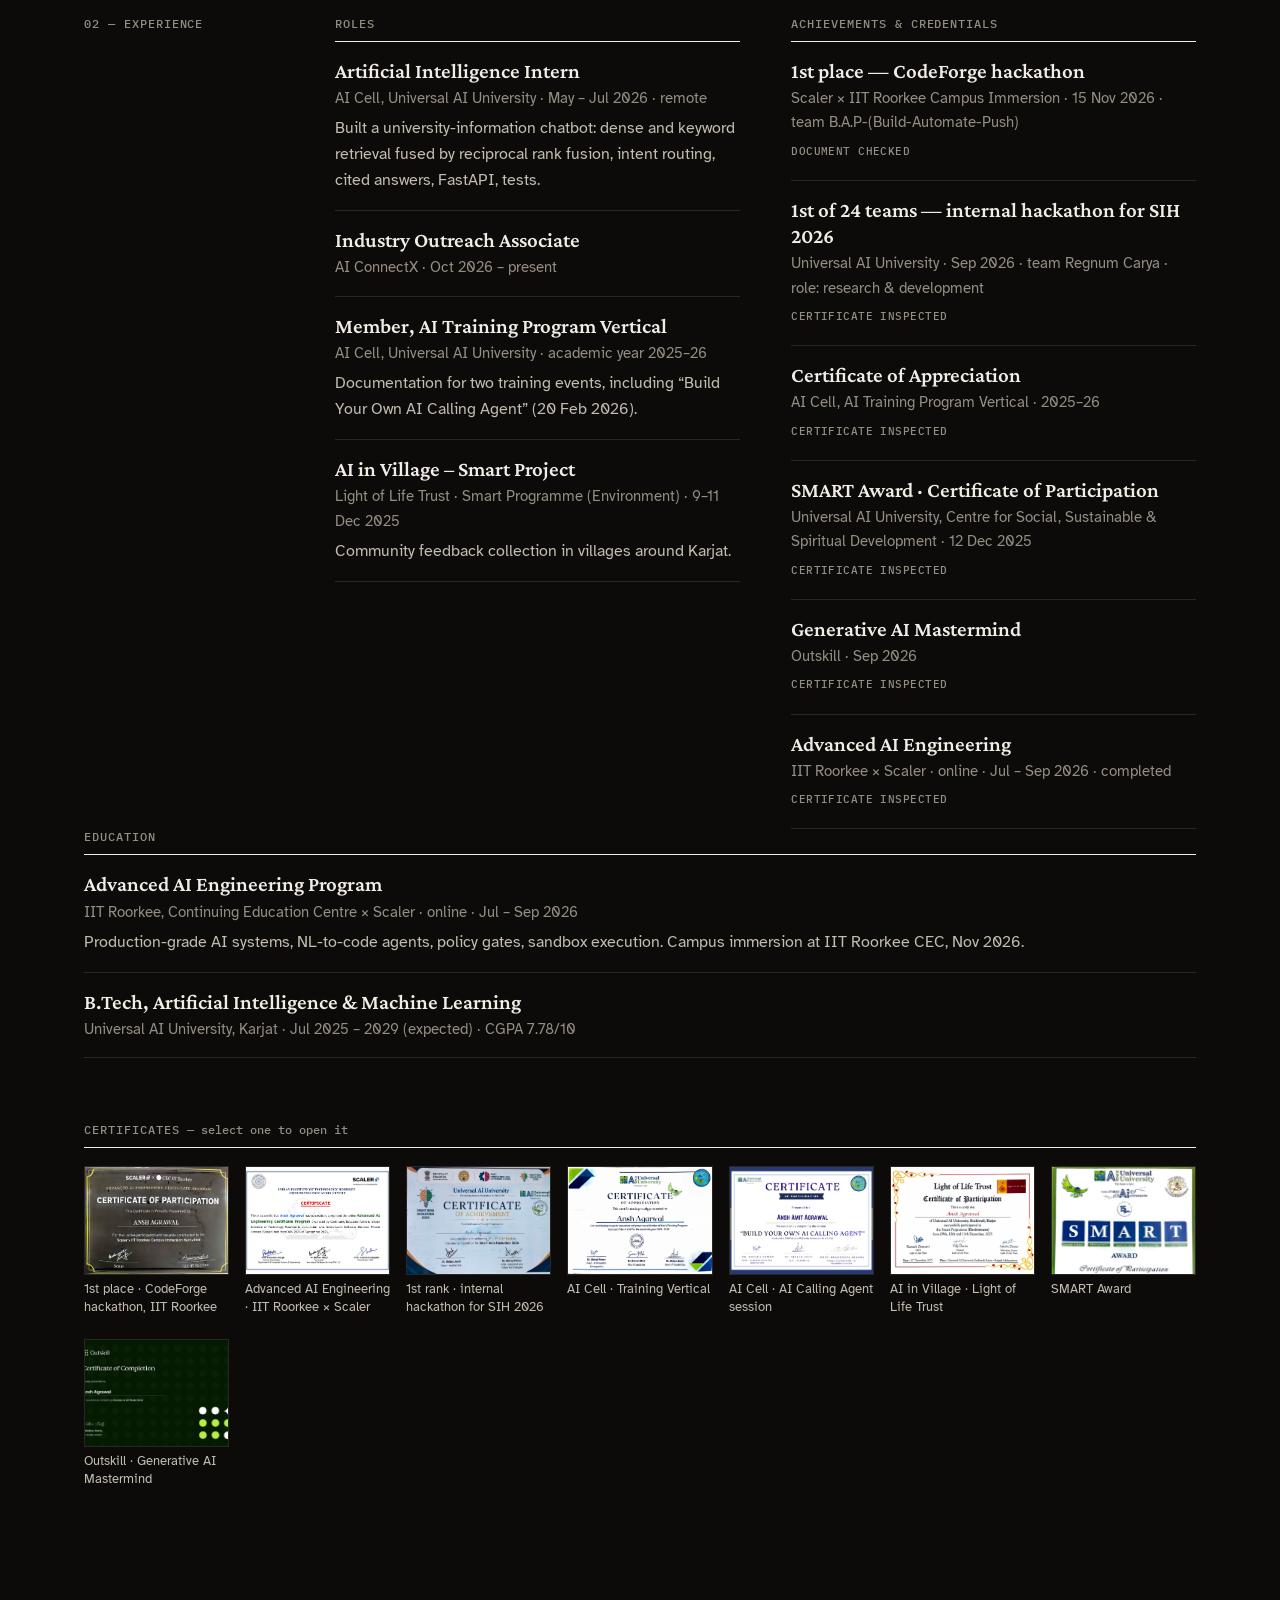
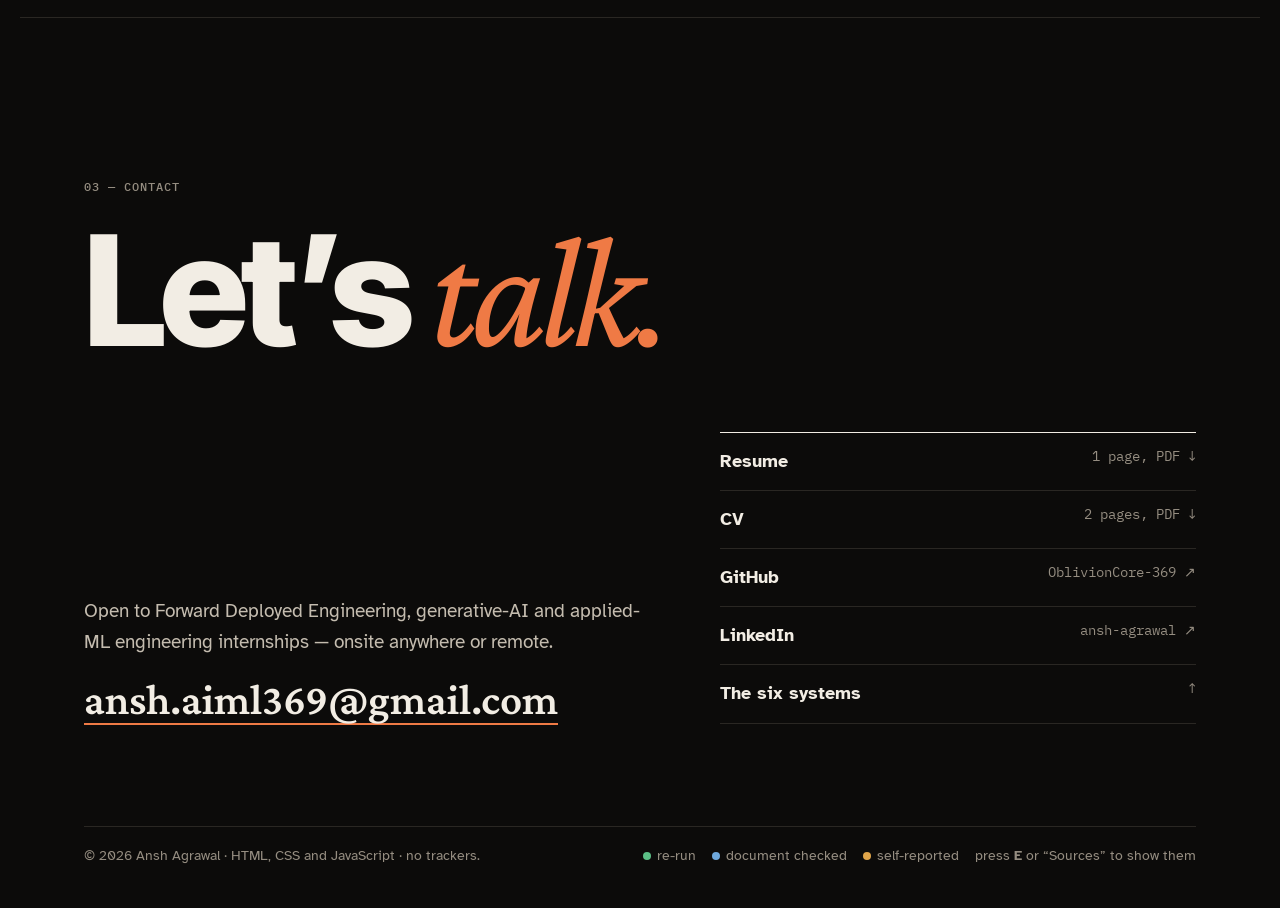
==== commit 8a3651fe: "Match IIT Roorkee programme dates to the certificate (online, Jul – Sep 2026) Co-Authored-By: Claude" ====
--- a/index.html
+++ b/index.html
@@ -169,14 +169,14 @@
         <li><b>Certificate of Appreciation</b><span>AI Cell, AI Training Program Vertical · 2025–26</span><span class="status s-info">Certificate inspected</span></li>
         <li><b>SMART Award · Certificate of Participation</b><span>Universal AI University, Centre for Social, Sustainable &amp; Spiritual Development · 12 Dec 2025</span><span class="status s-info">Certificate inspected</span></li>
         <li><b>Generative AI Mastermind</b><span>Outskill · Sep 2026</span><span class="status s-info">Certificate inspected</span></li>
-        <li data-ev="checked" data-src="Certificate inspected (IIT Roorkee CEC × Scaler)"><b>Advanced AI Engineering</b><span>IIT Roorkee × Scaler · Jun – Nov 2026 · completed</span><span class="status s-info">Certificate inspected</span></li>
+        <li data-ev="checked" data-src="Certificate inspected (IIT Roorkee CEC × Scaler)"><b>Advanced AI Engineering</b><span>IIT Roorkee × Scaler · online · Jul – Sep 2026 · completed</span><span class="status s-info">Certificate inspected</span></li>
       </ul>
     </div>
   </div>
   <div class="xp-col enter">
     <h3>Education</h3>
     <ul class="xp-list">
-      <li data-ev="checked" data-src="Certificate inspected (IIT Roorkee CEC × Scaler)"><b>Advanced AI Engineering Program</b><span>IIT Roorkee, Continuing Education Centre × Scaler · Jun – Nov 2026 · 5 months</span><p>Production-grade AI systems, NL-to-code agents, policy gates, sandbox execution. Campus immersion at IIT Roorkee CEC, Nov 2026.</p></li>
+      <li data-ev="checked" data-src="Certificate inspected (IIT Roorkee CEC × Scaler)"><b>Advanced AI Engineering Program</b><span>IIT Roorkee, Continuing Education Centre × Scaler · online · Jul – Sep 2026</span><p>Production-grade AI systems, NL-to-code agents, policy gates, sandbox execution. Campus immersion at IIT Roorkee CEC, Nov 2026.</p></li>
       <li data-ev="checked" data-src="Course schedule from 15 Jul 2025; offer letter"><b>B.Tech, Artificial Intelligence &amp; Machine Learning</b><span>Universal AI University, Karjat · Jul 2025 – 2029 (expected) · CGPA 7.78/10</span></li>
     </ul>
   </div>
@@ -215,7 +215,7 @@
 
 <script src="vendor/motion-12.43.0.js"></script>
 <script src="vendor/lenis-1.3.27.min.js"></script>
-<script src="js/data.js?v=27"></script>
+<script src="js/data.js?v=28"></script>
 <script src="js/evidence-data.js?v=23"></script>
 <script src="js/core.js?v=20"></script>
 <script src="js/work.js?v=6"></script>
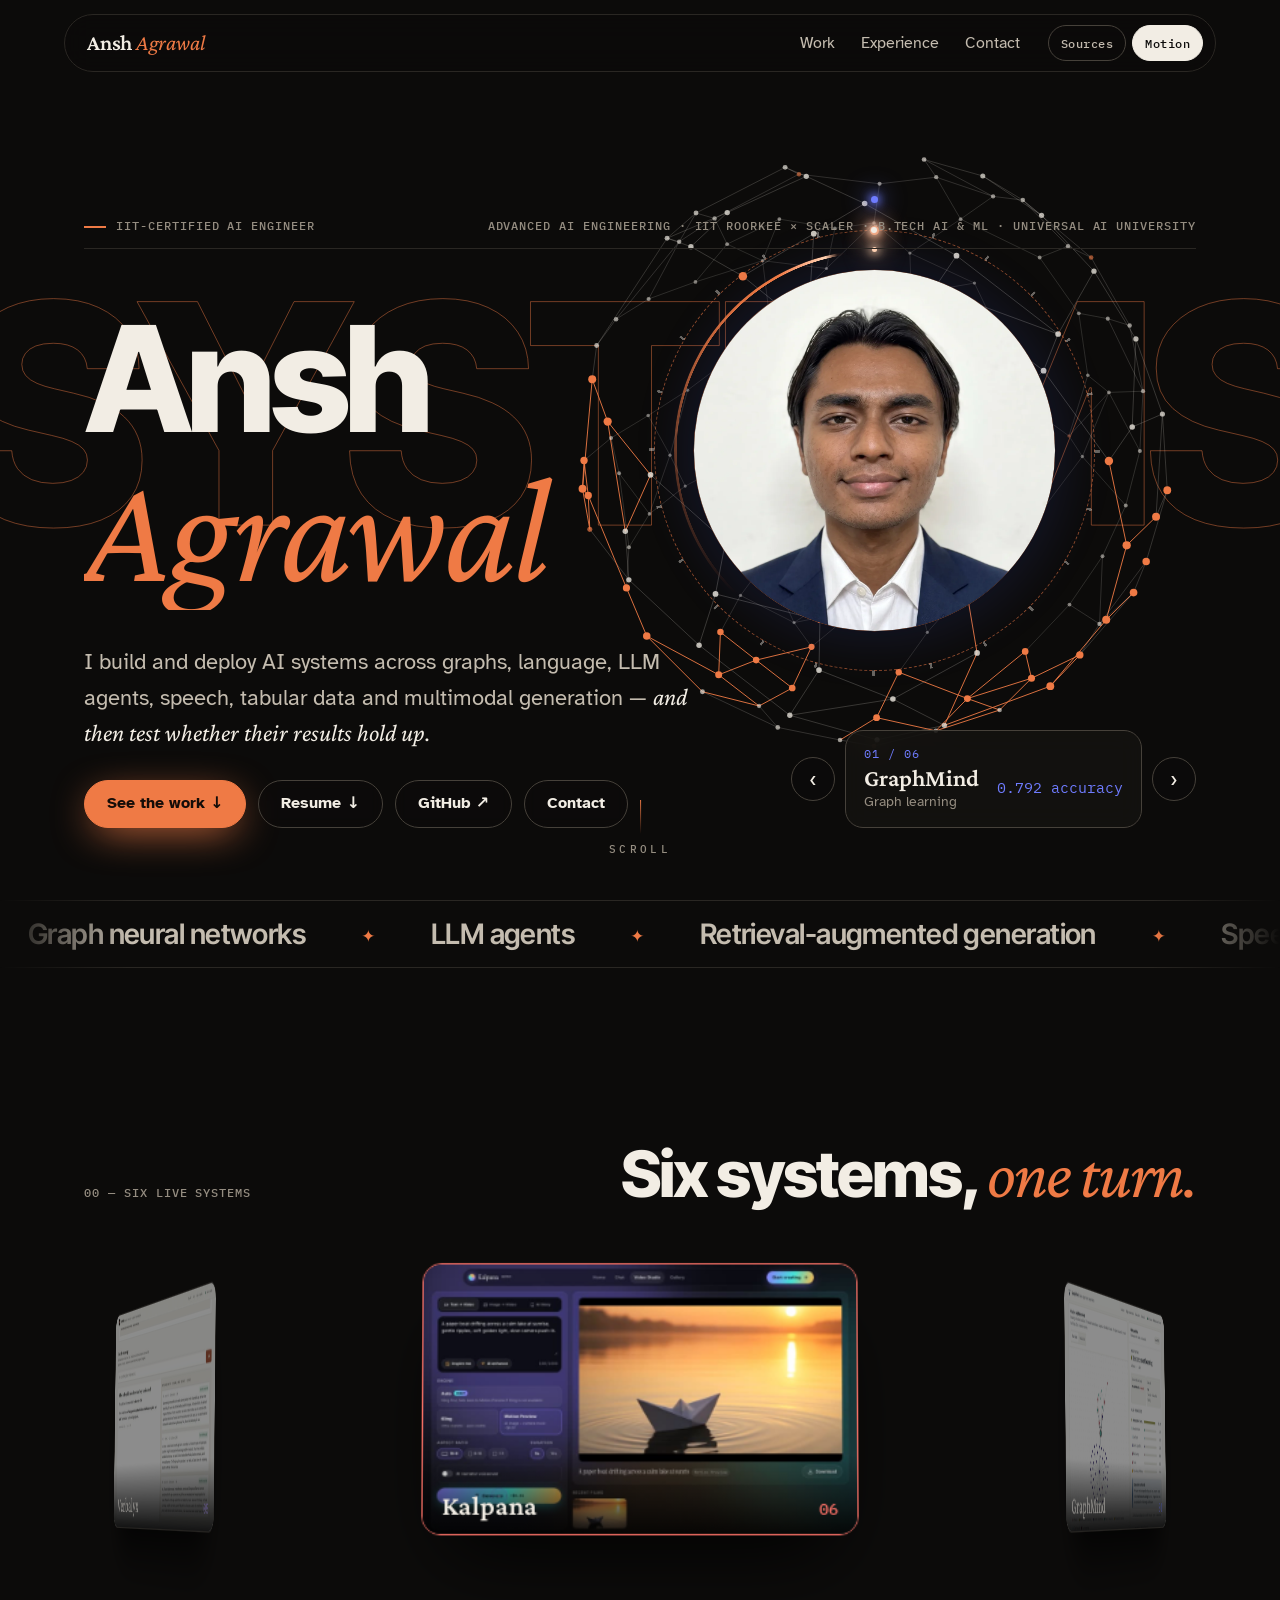
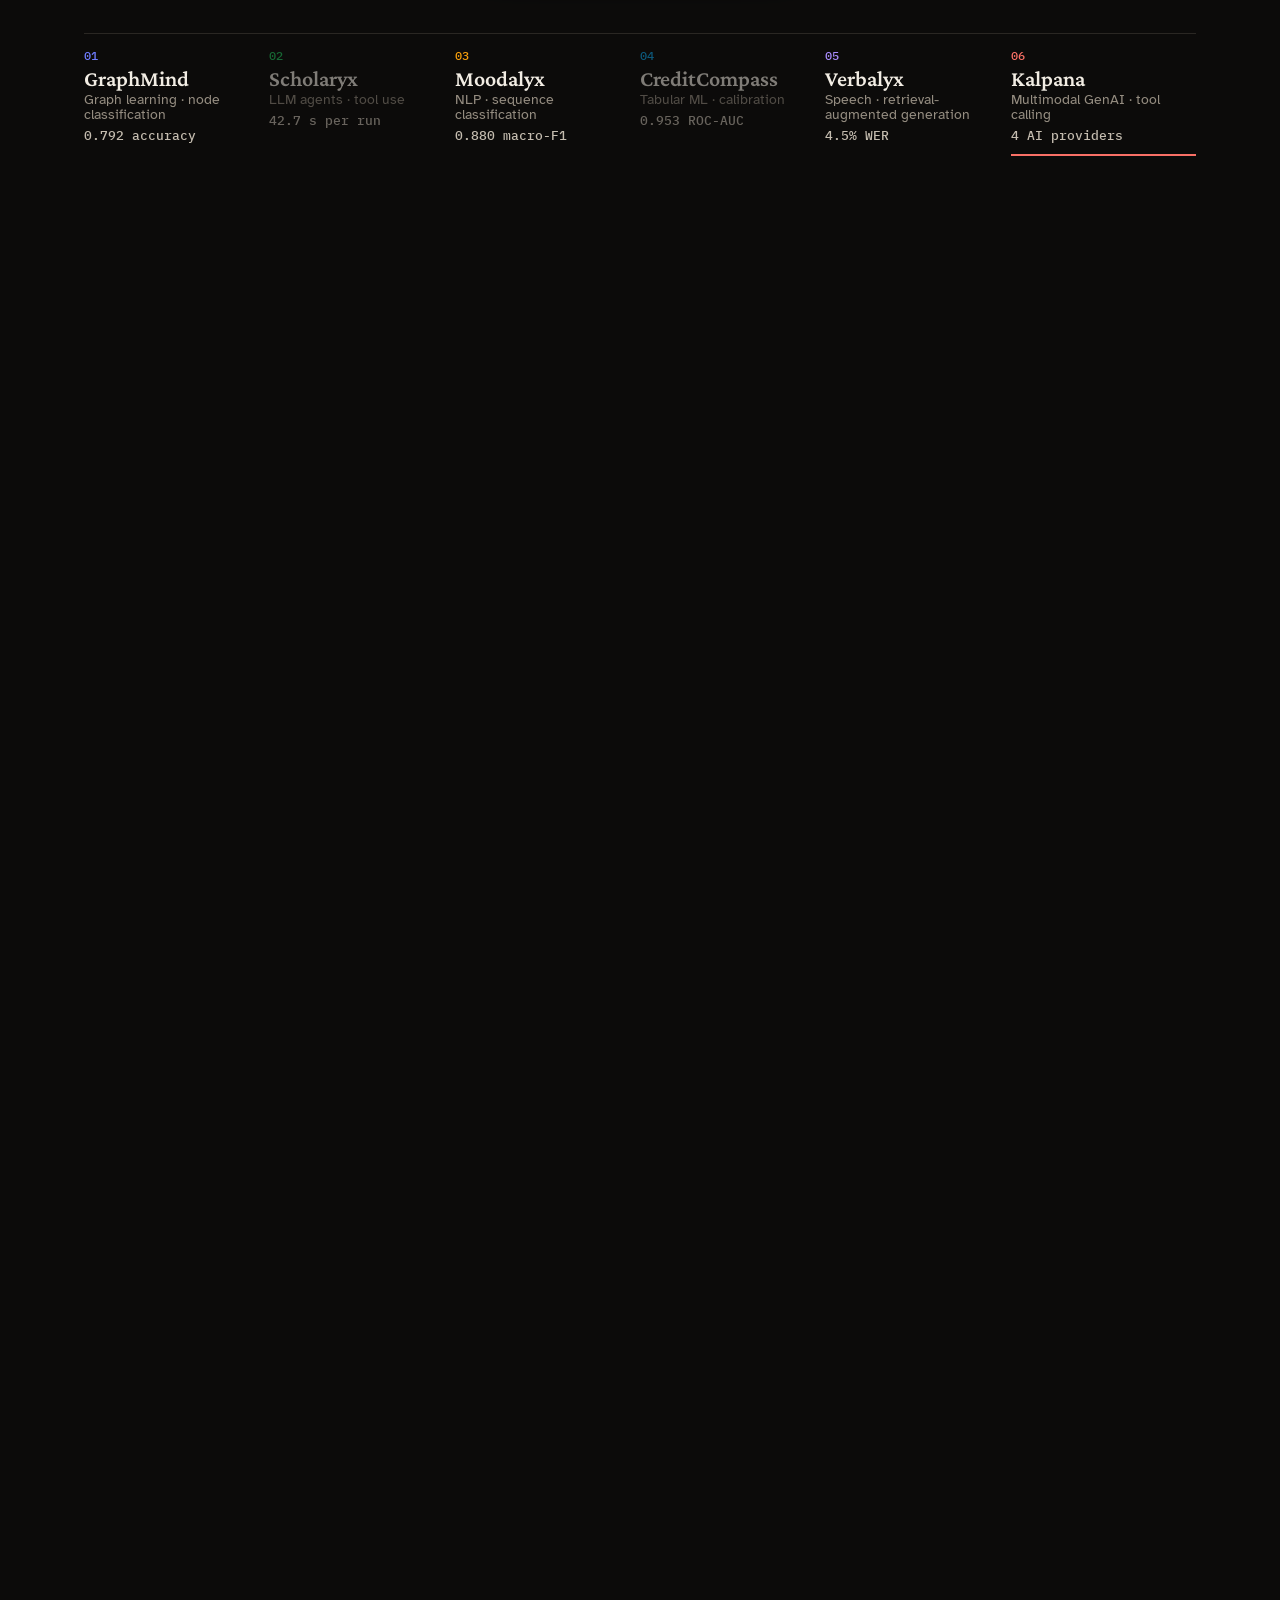
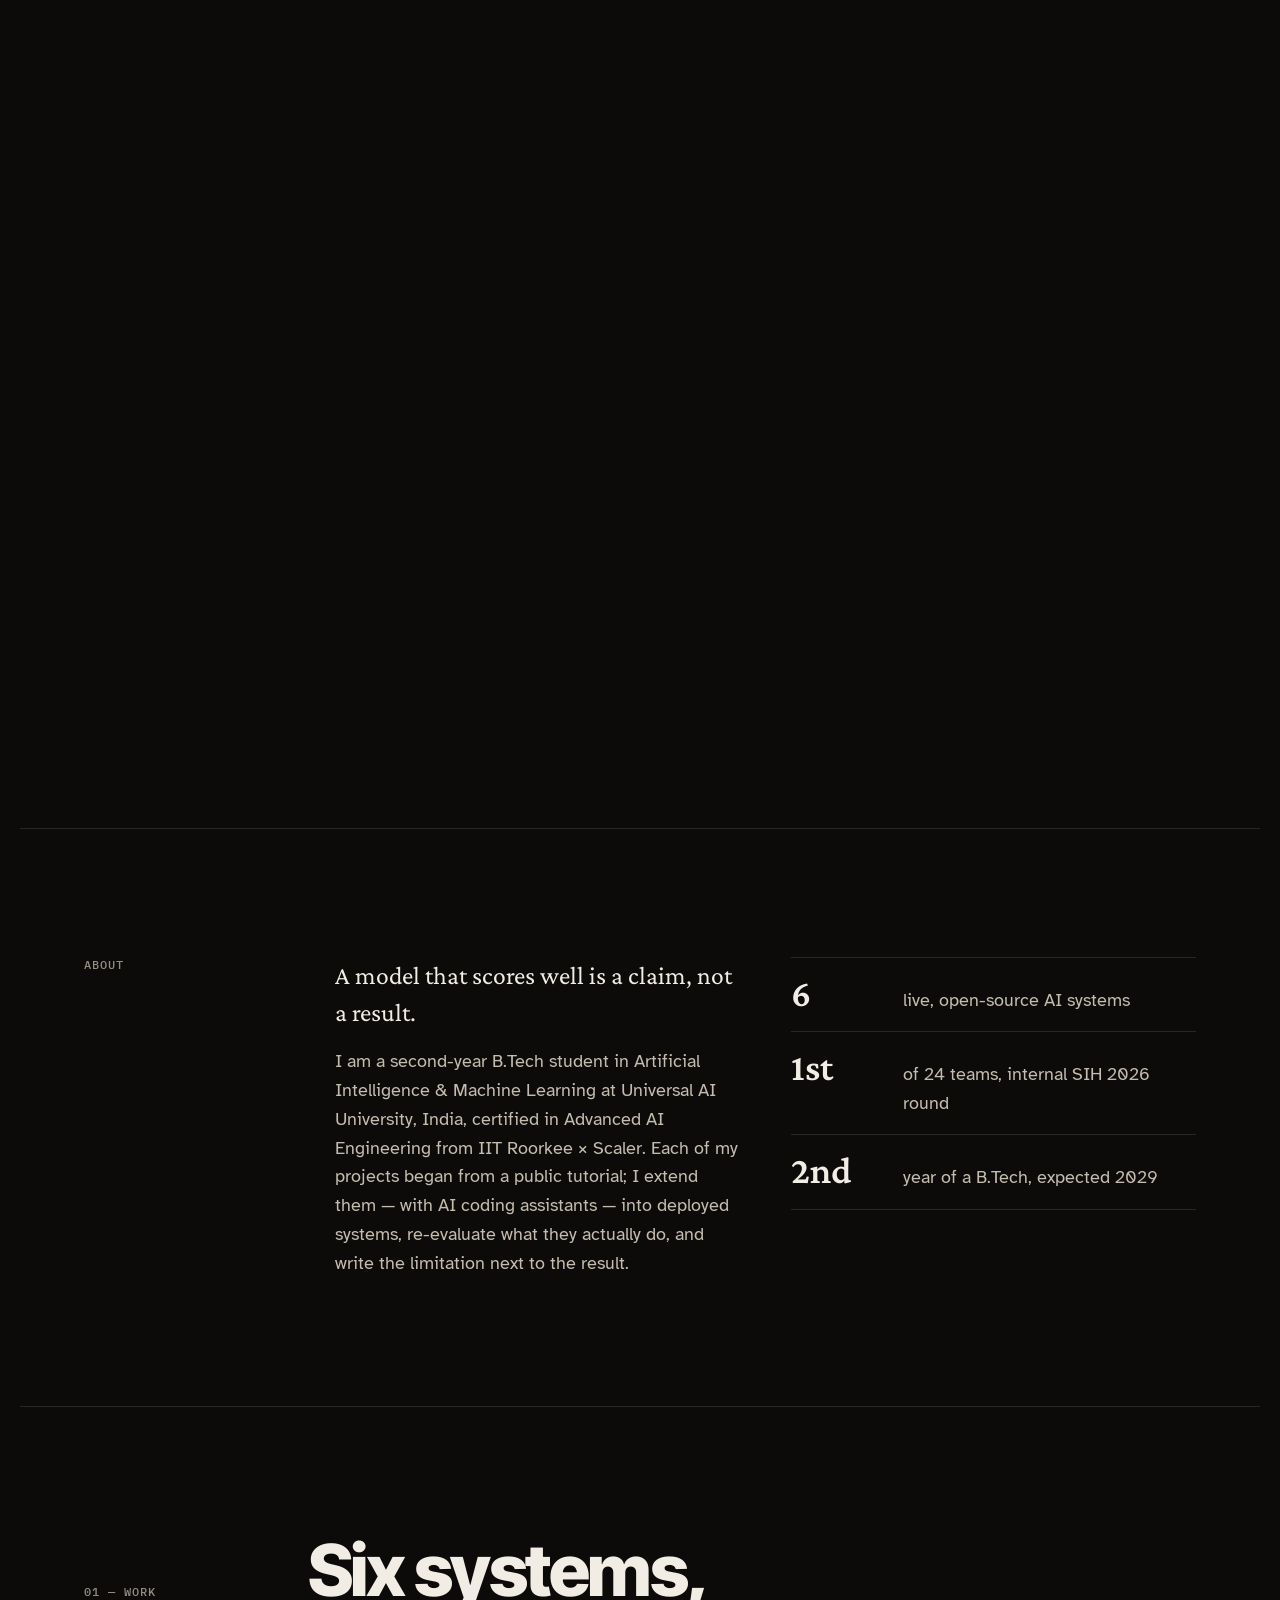
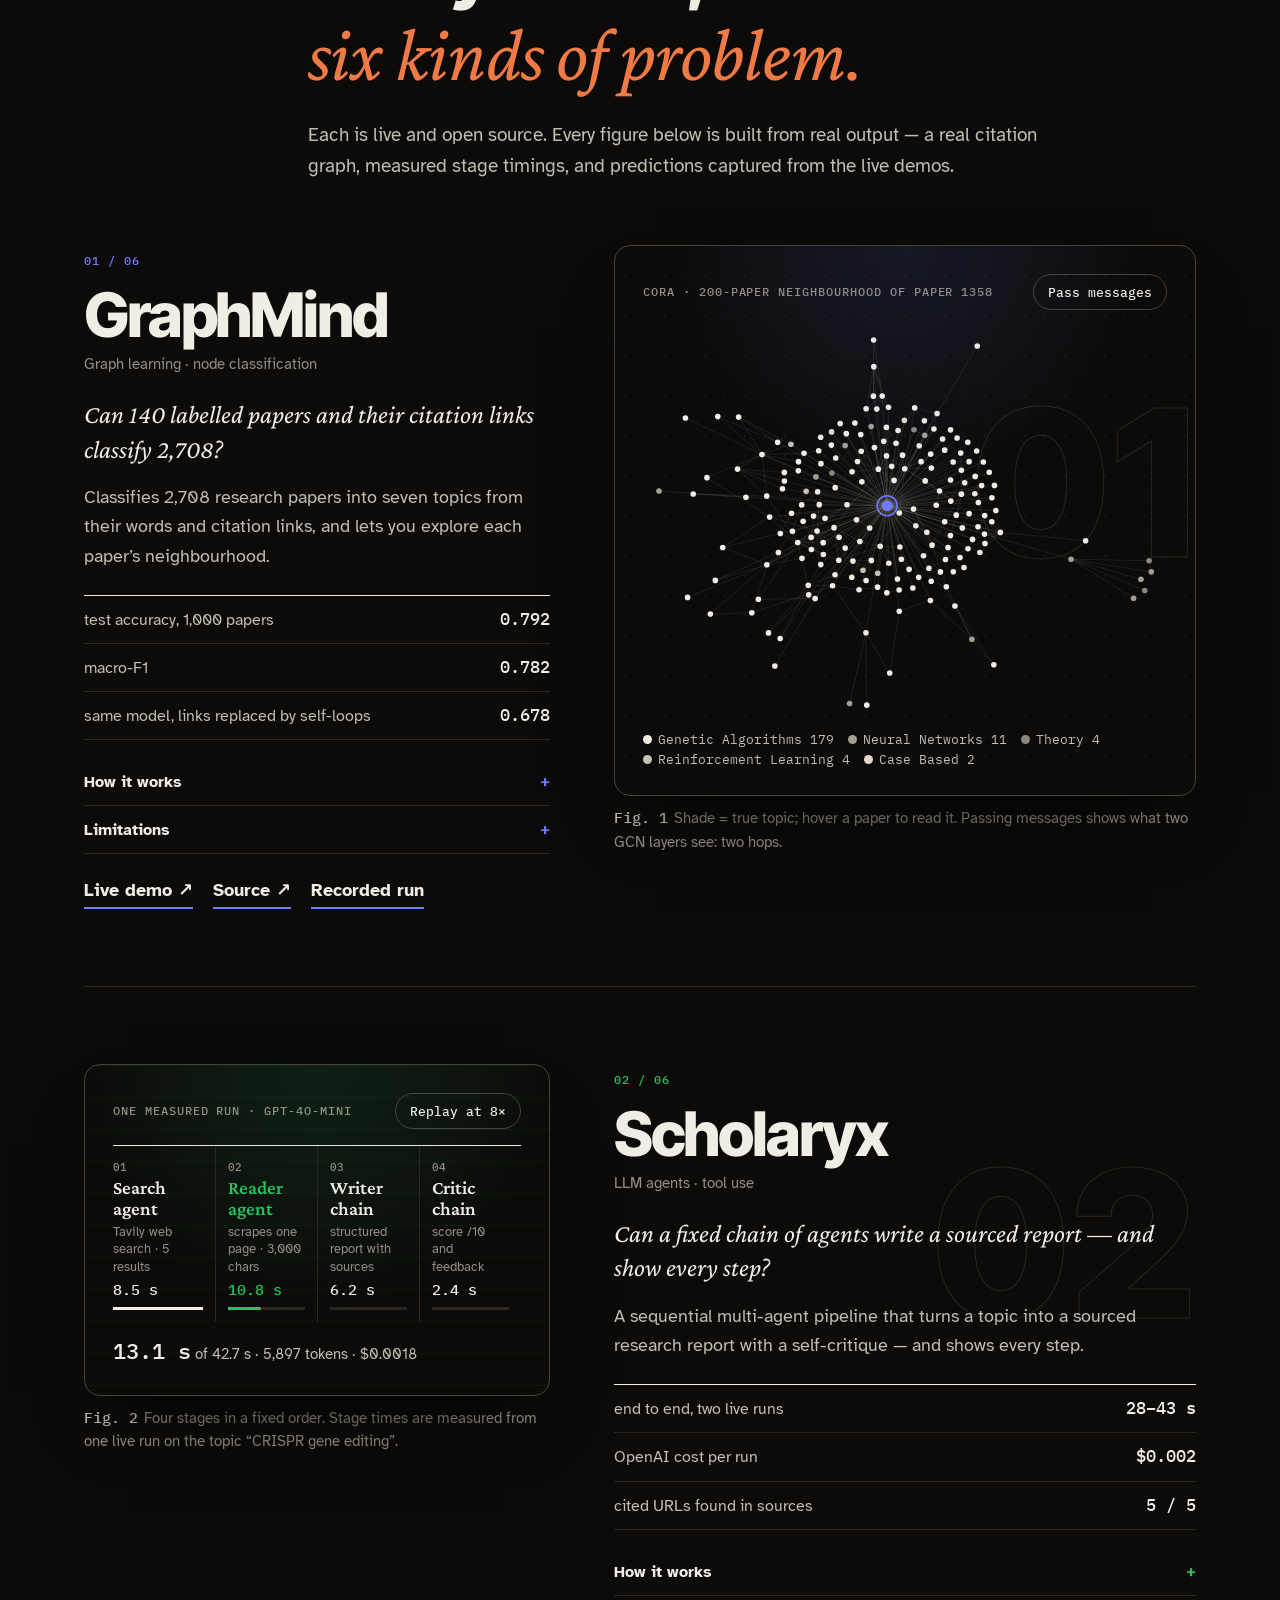
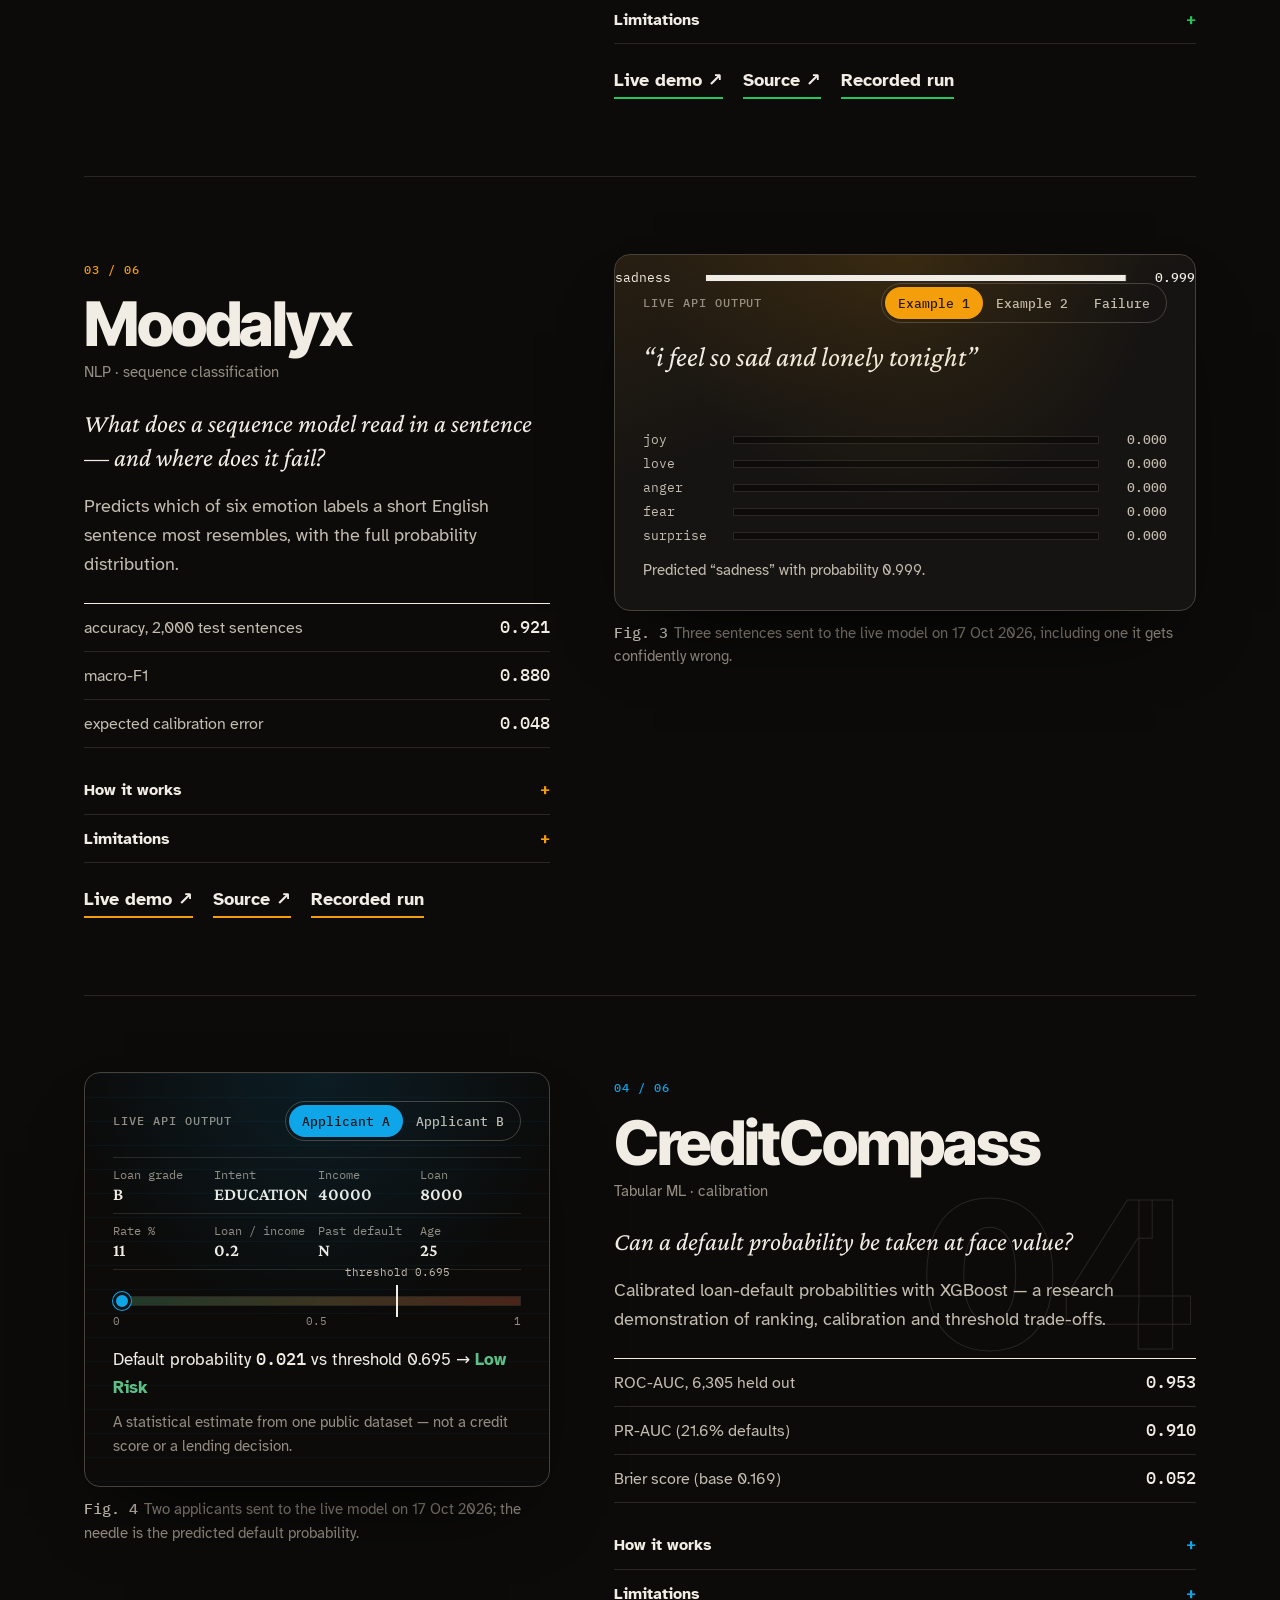
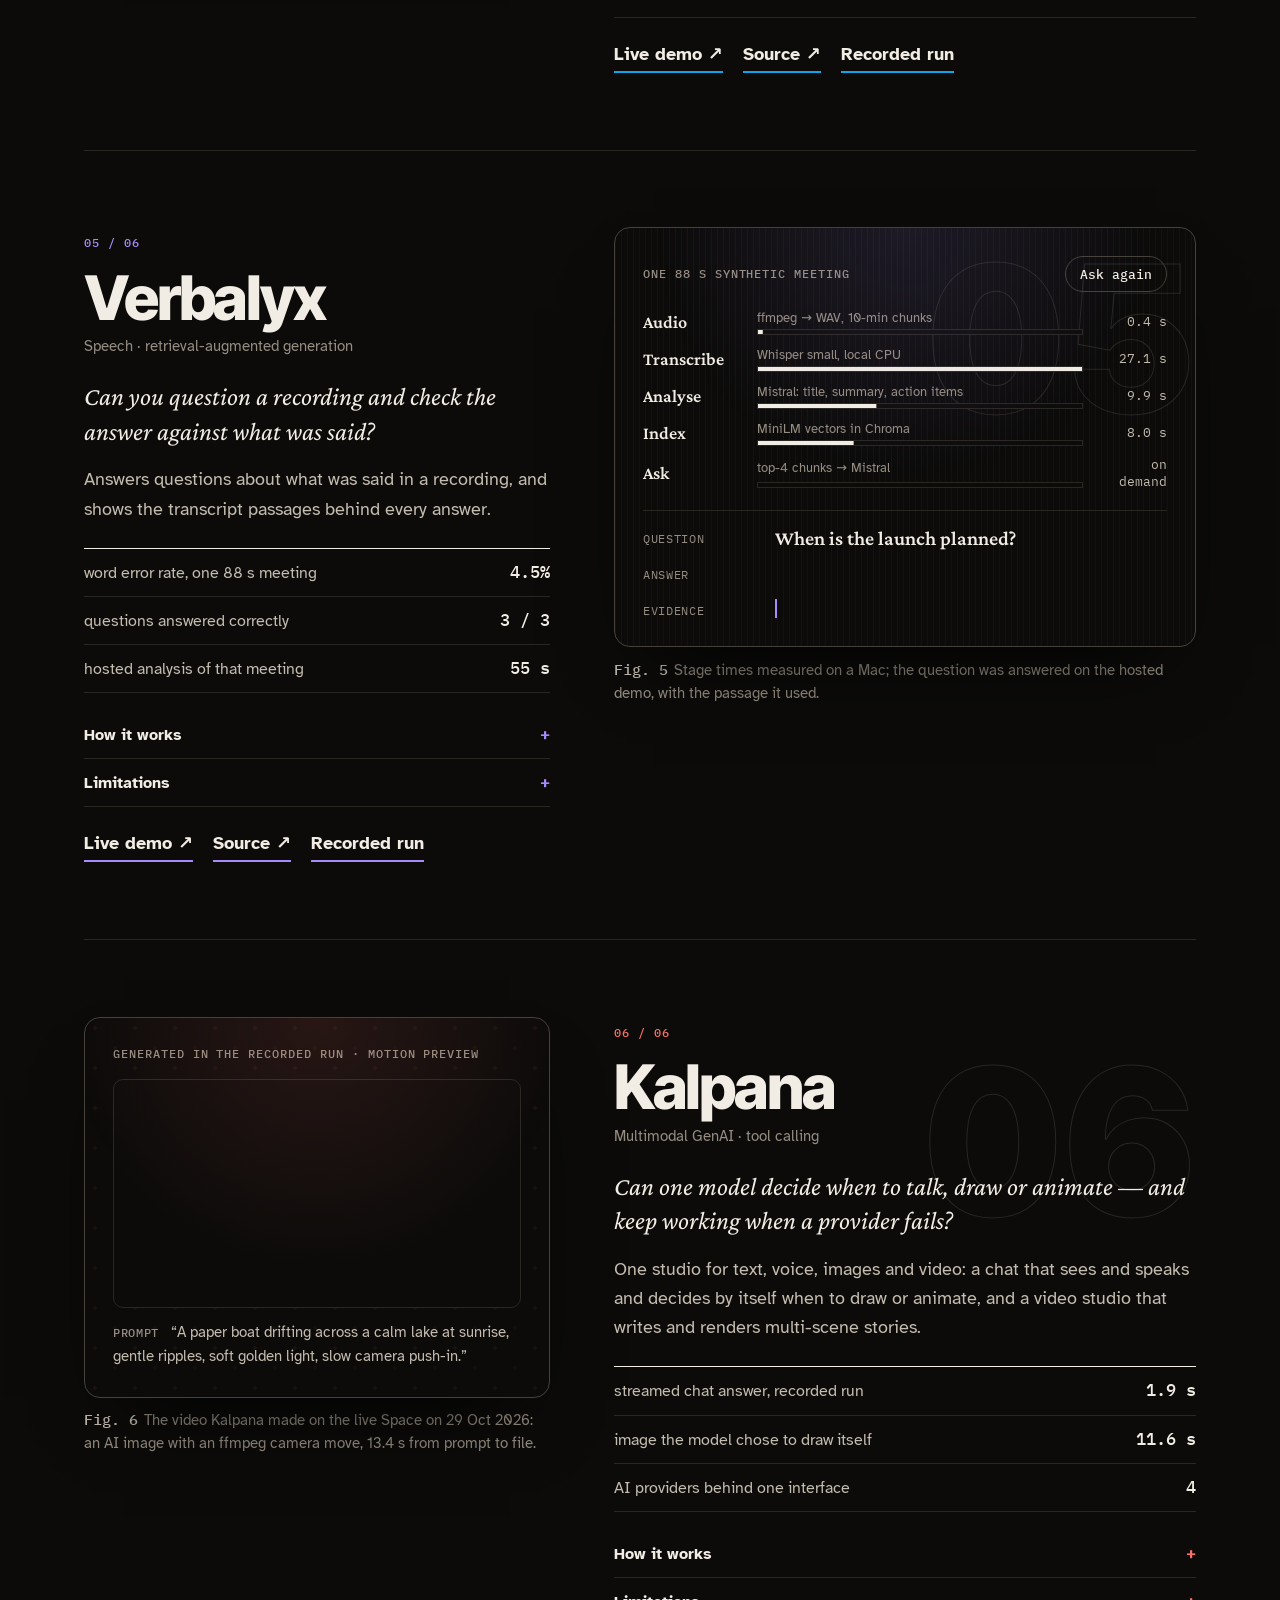
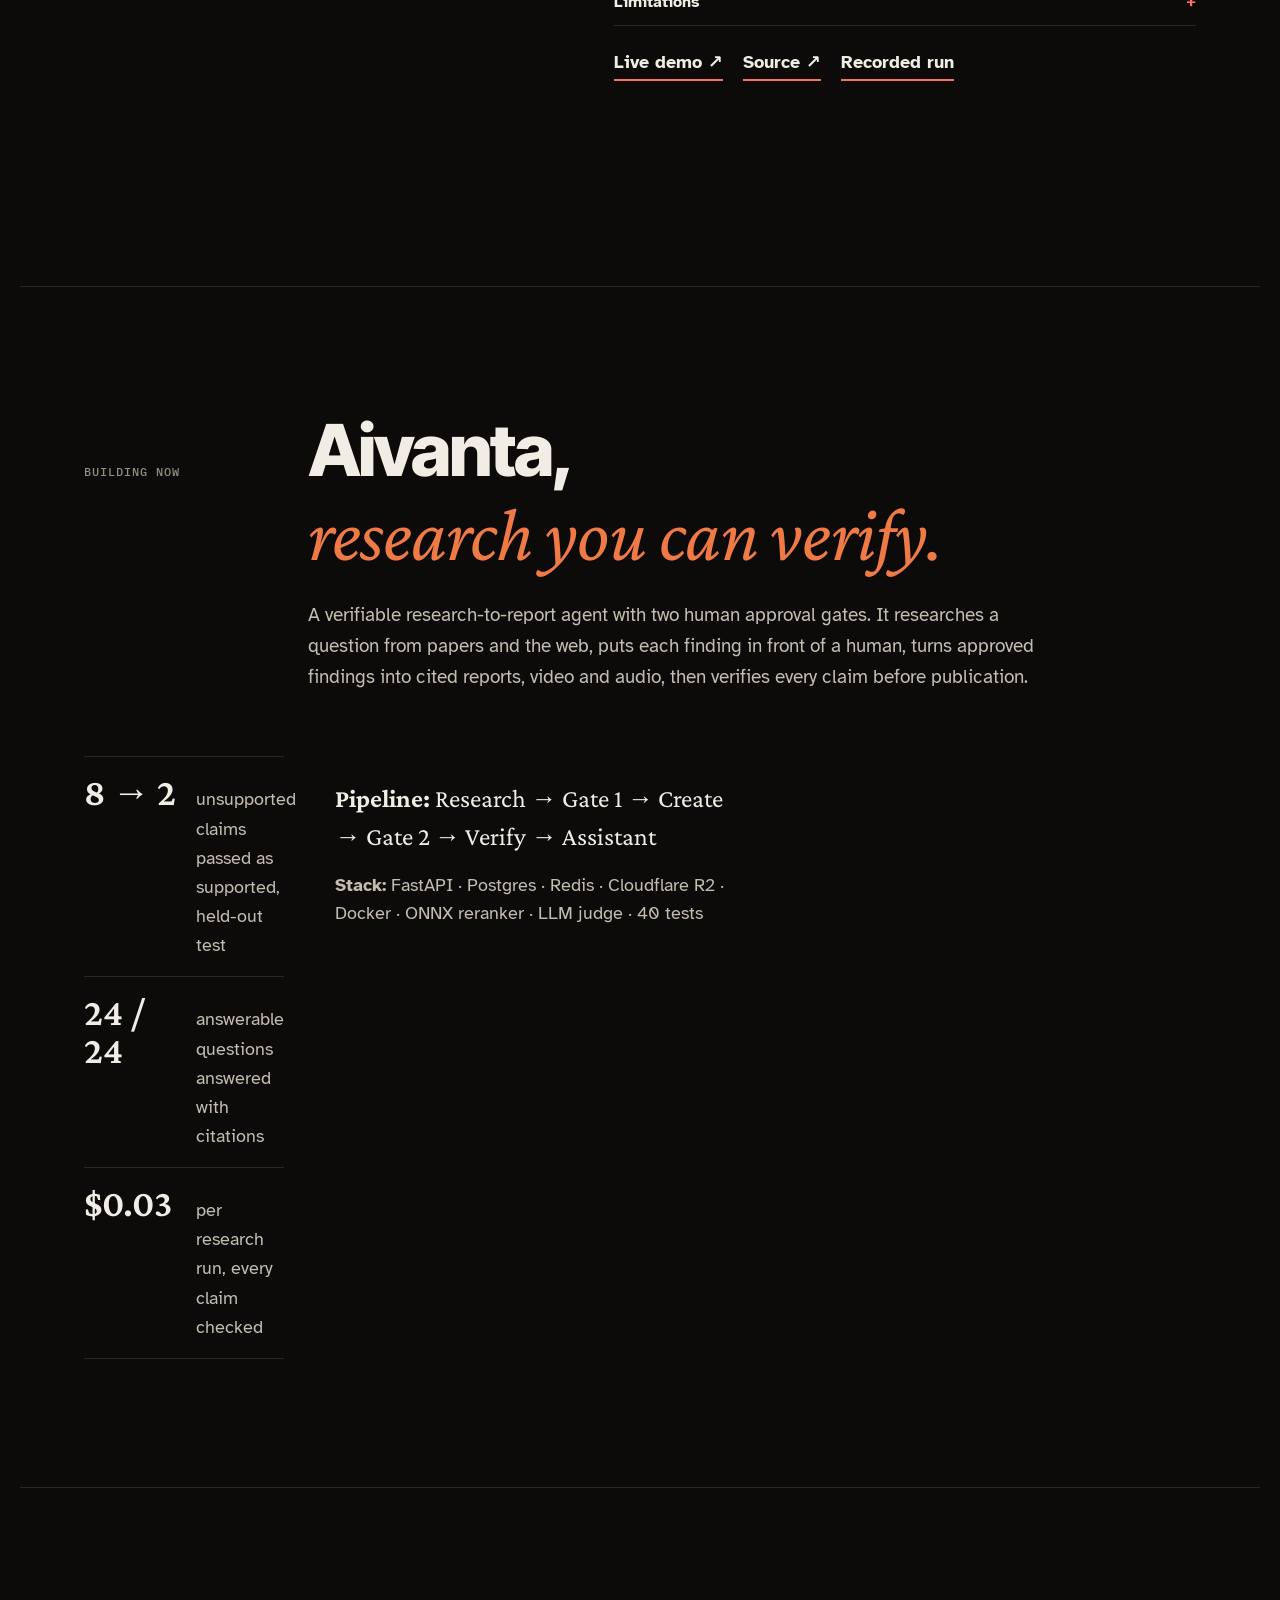
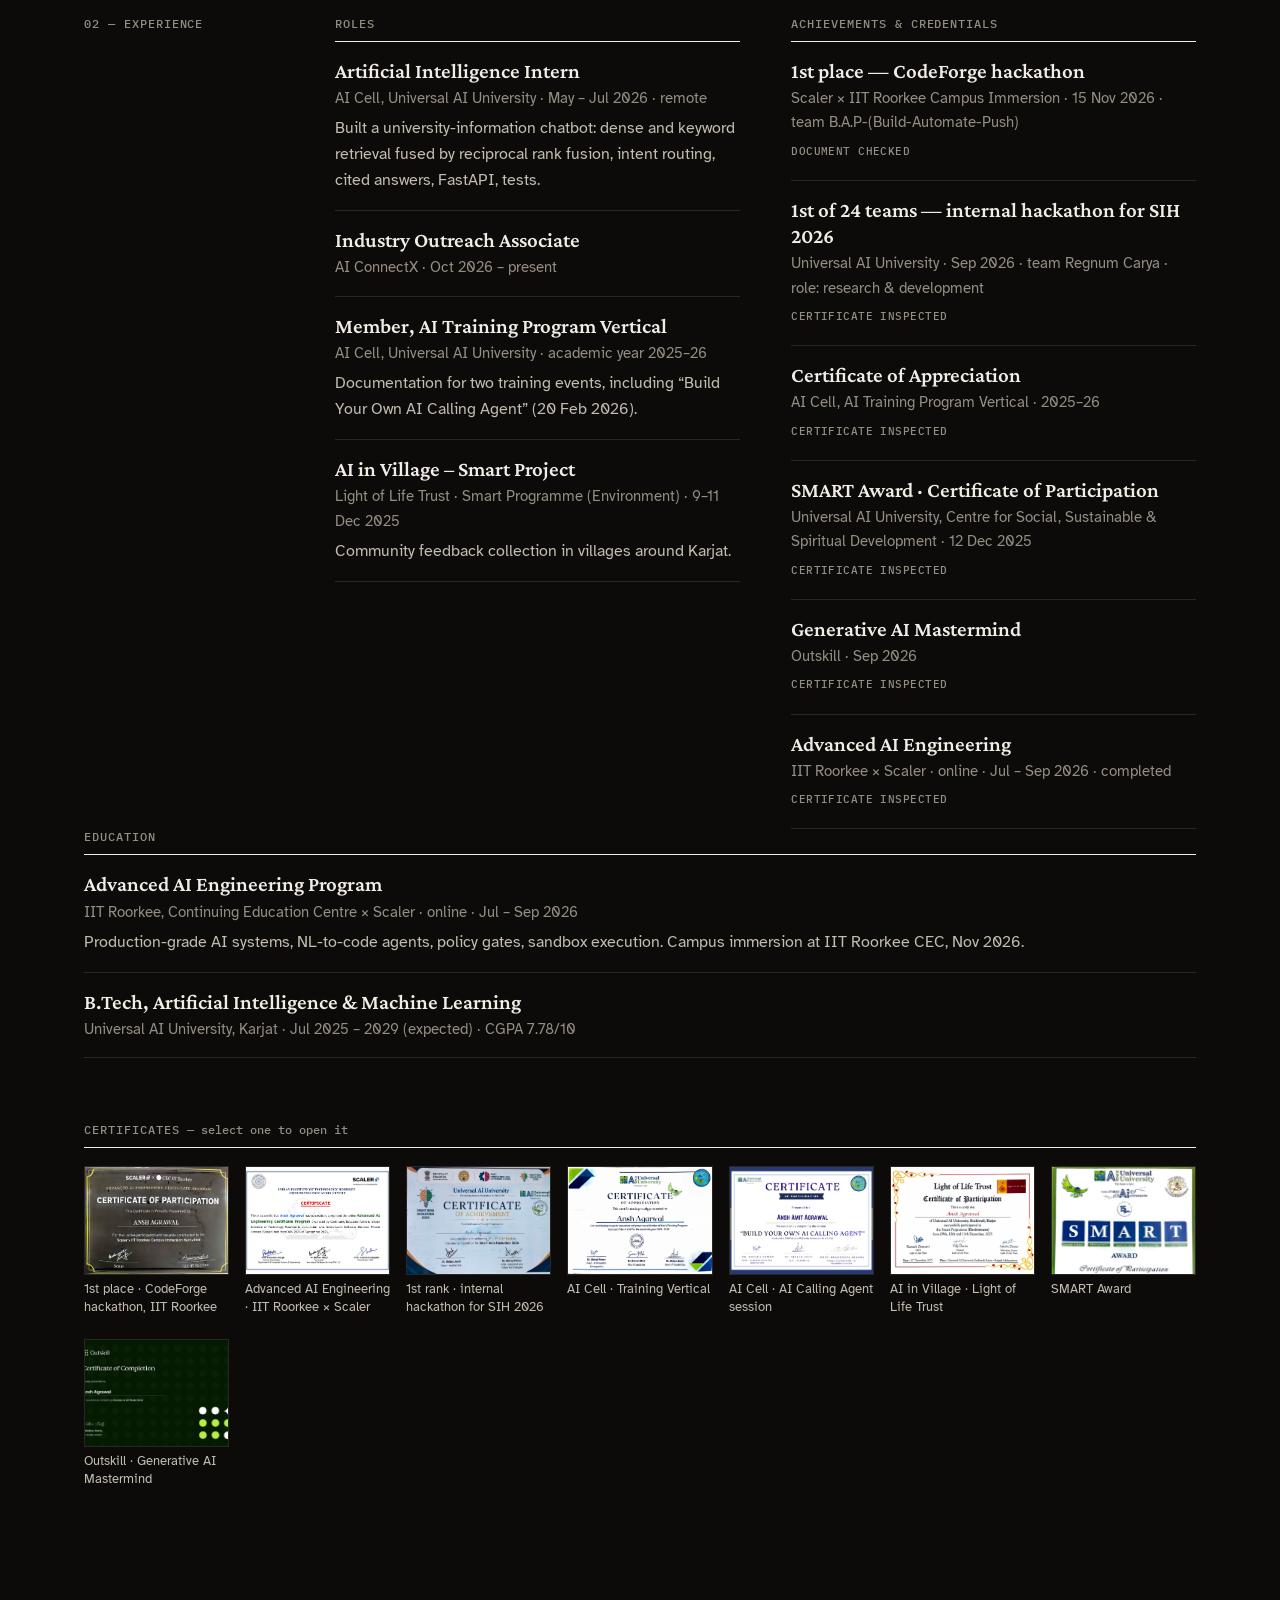
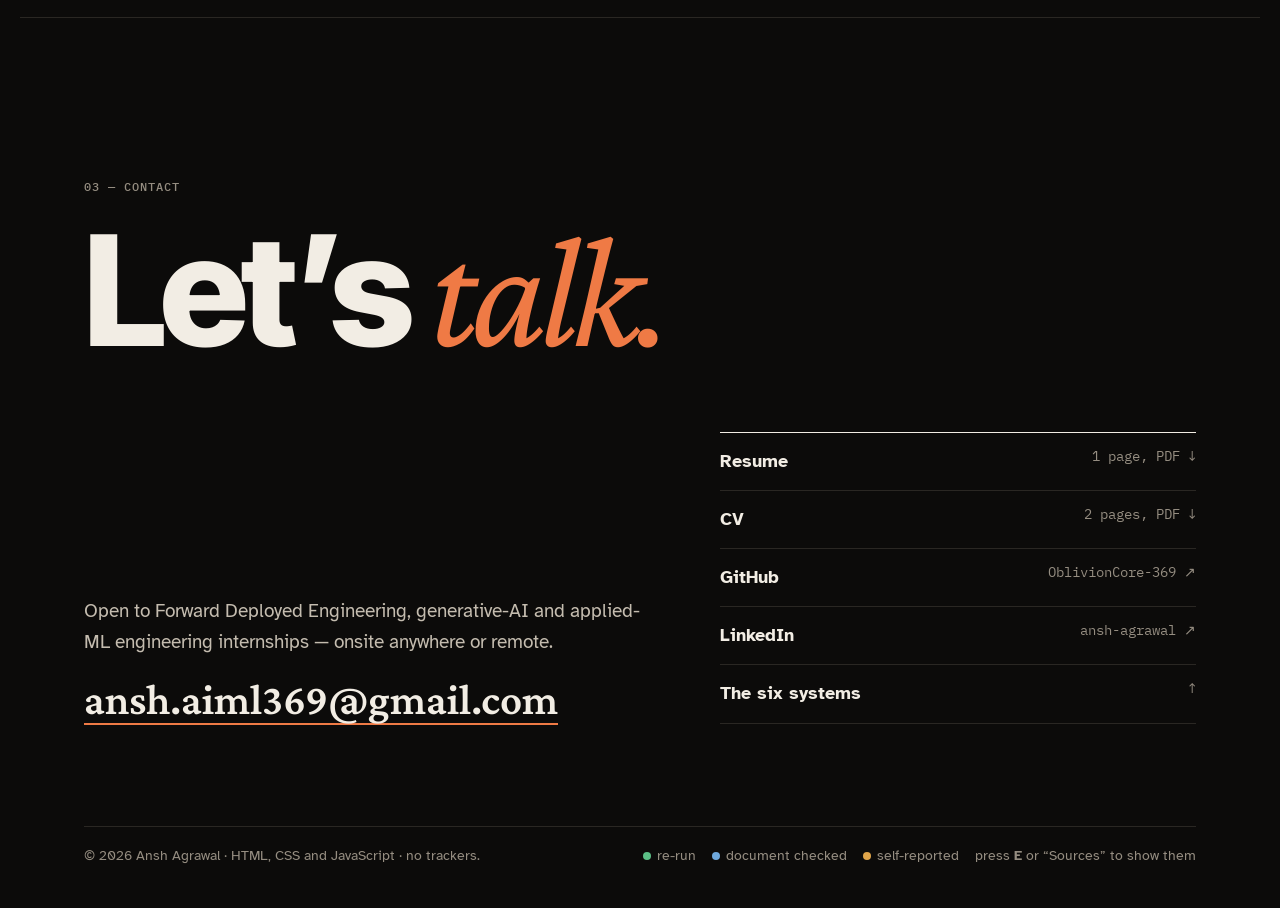
==== commit e91e9284: "Remove the Aivanta repository button (no public repo yet) Co-Authored-By: Claude Opus 5.5 <noreply@a" ====
--- a/index.html
+++ b/index.html
@@ -143,7 +143,6 @@
     <div class="about-text enter" style="margin-top:24px">
       <p><b>Pipeline:</b> Research → Gate 1 → Create → Gate 2 → Verify → Assistant</p>
       <p><b>Stack:</b> FastAPI · Postgres · Redis · Cloudflare R2 · Docker · ONNX reranker · LLM judge · 40 tests</p>
-      <p style="margin-top:12px"><a class="btn-pill" href="https://github.com/OblivionCore-369/aivanta" target="_blank" rel="noopener">Repository ↗</a></p>
     </div>
   </div>
 </section>
